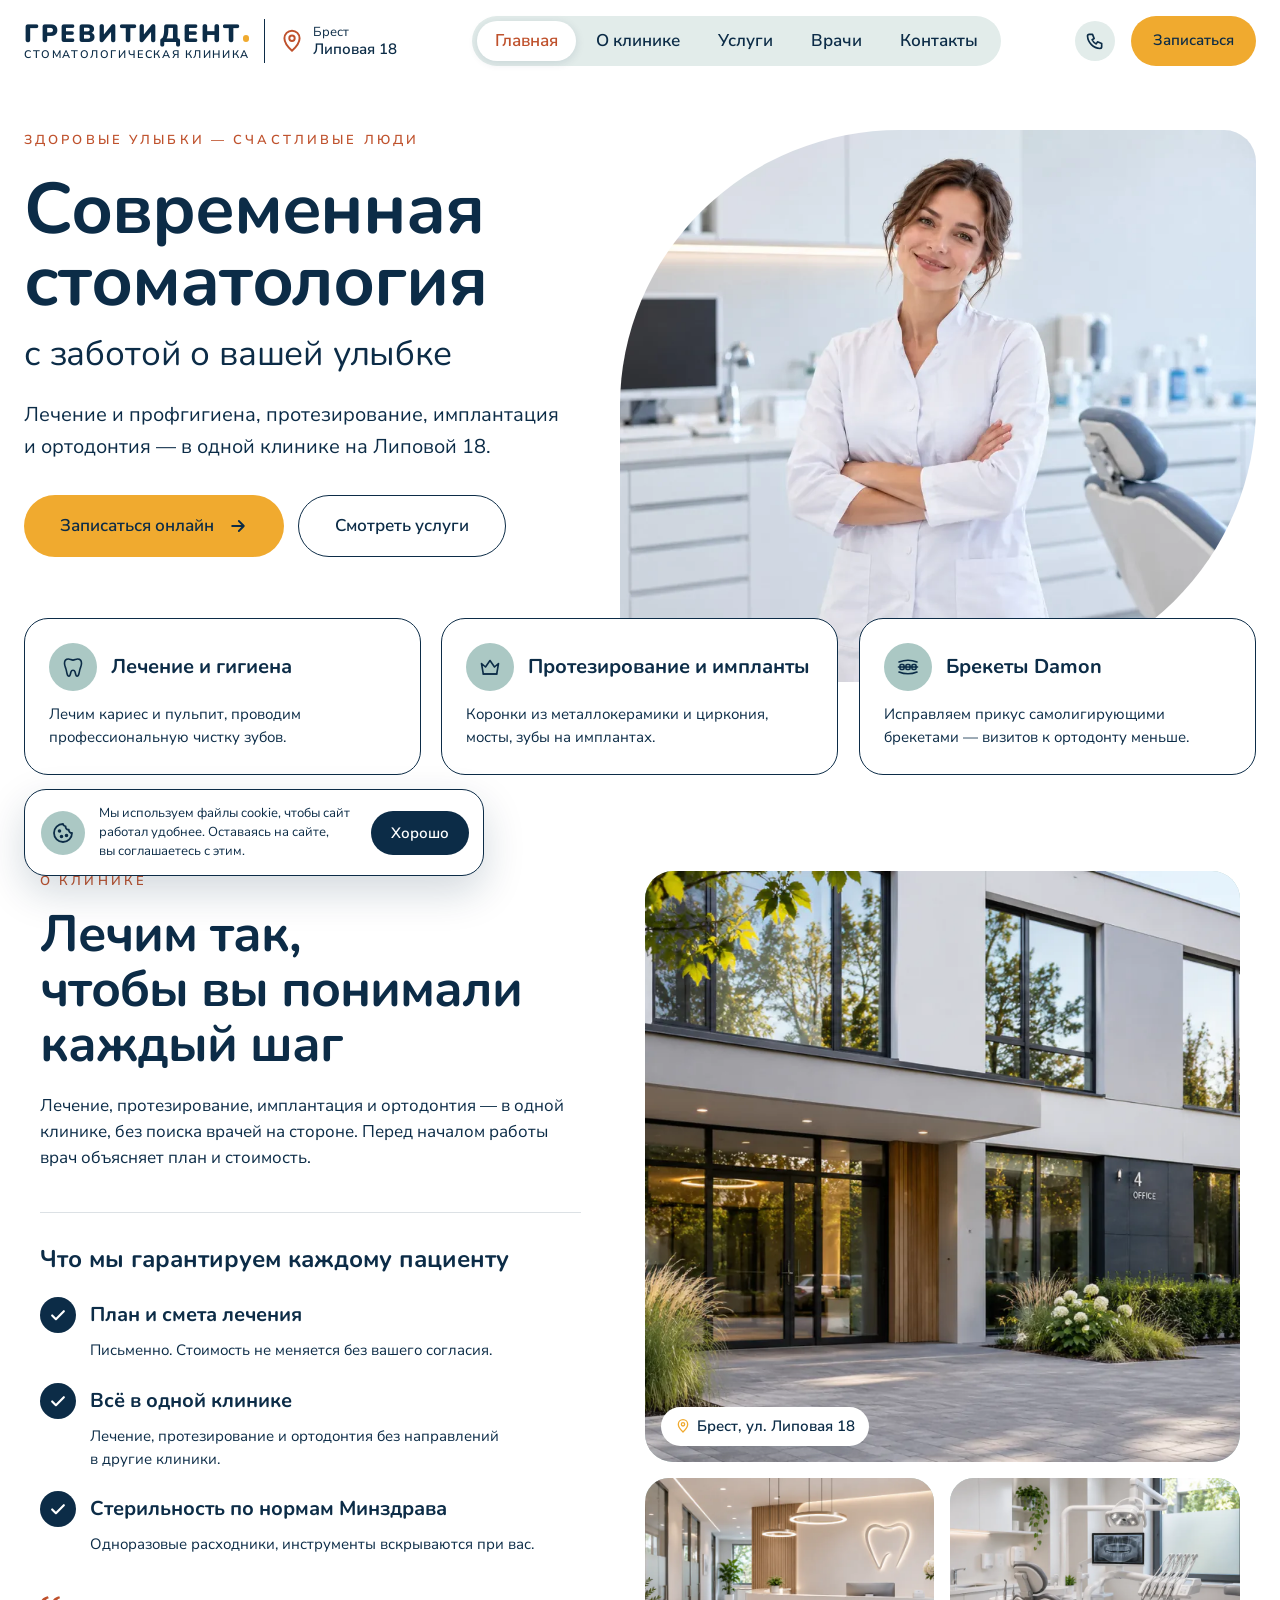
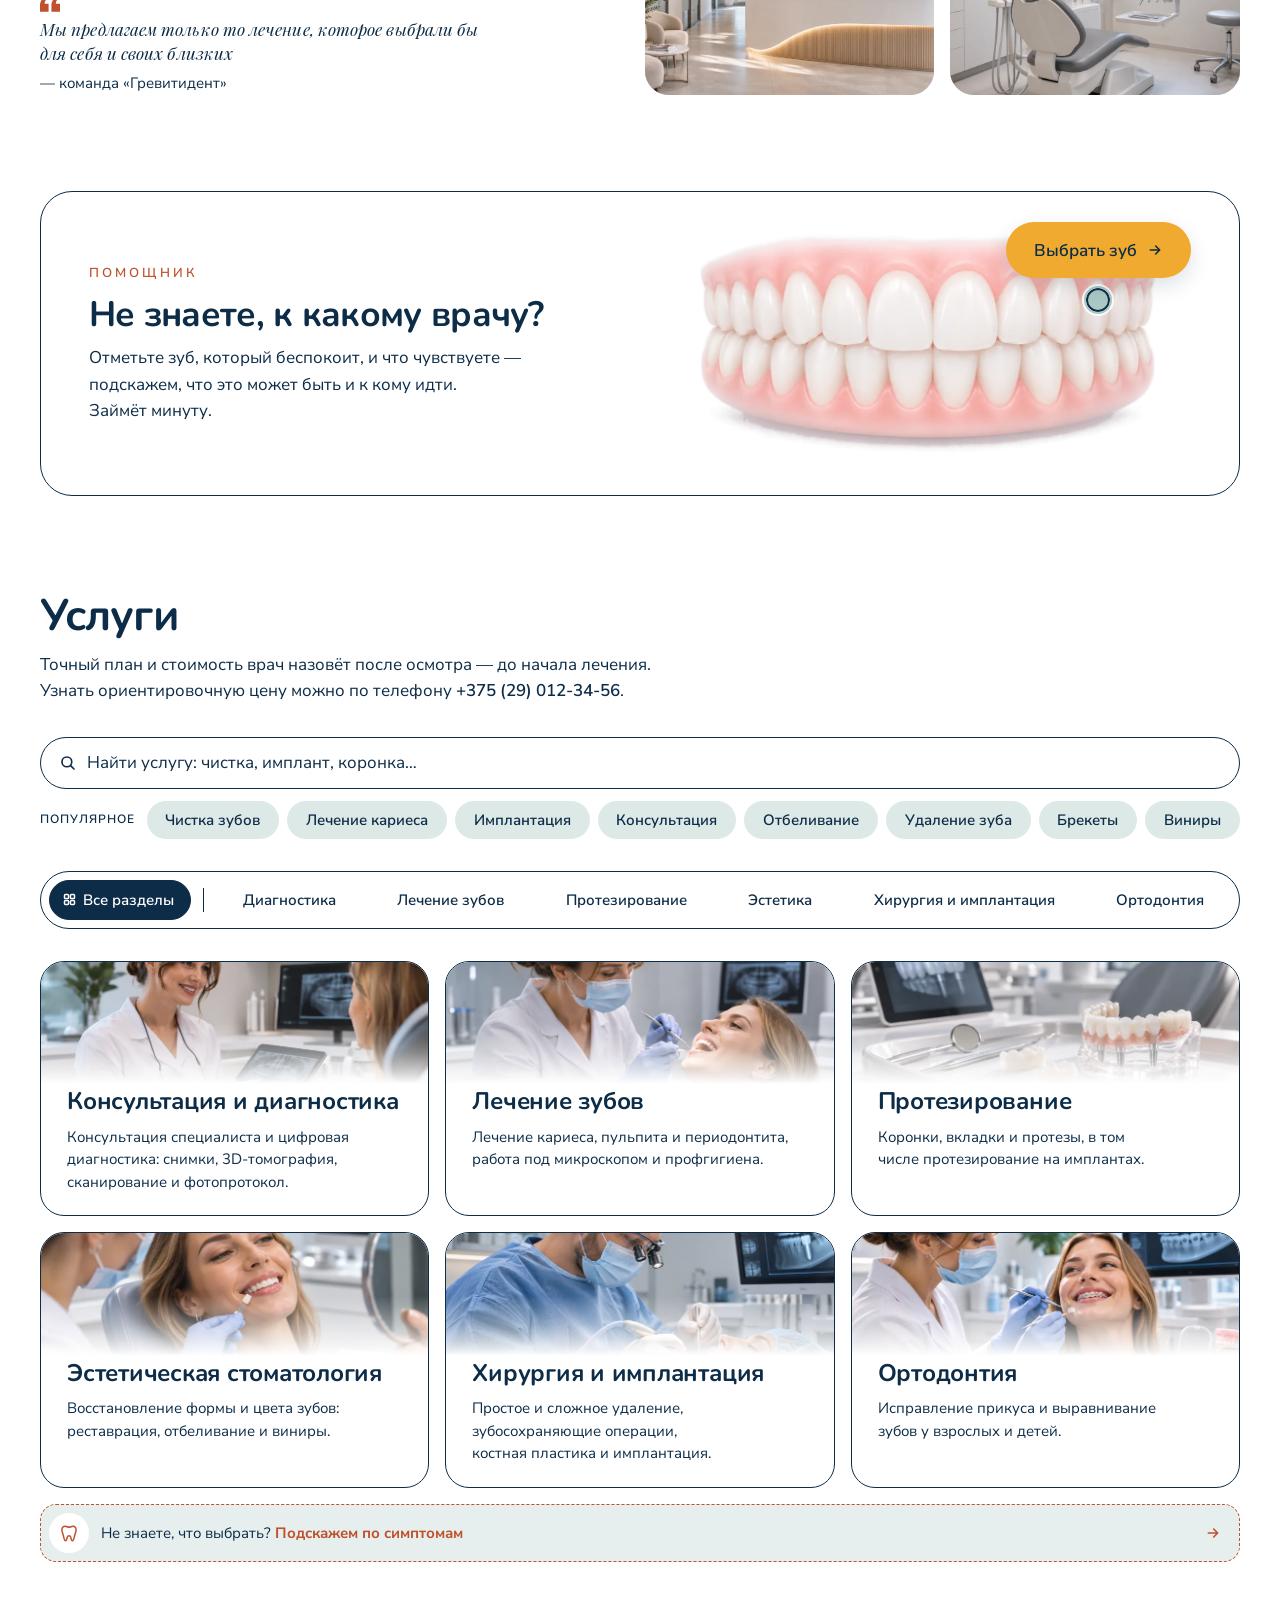
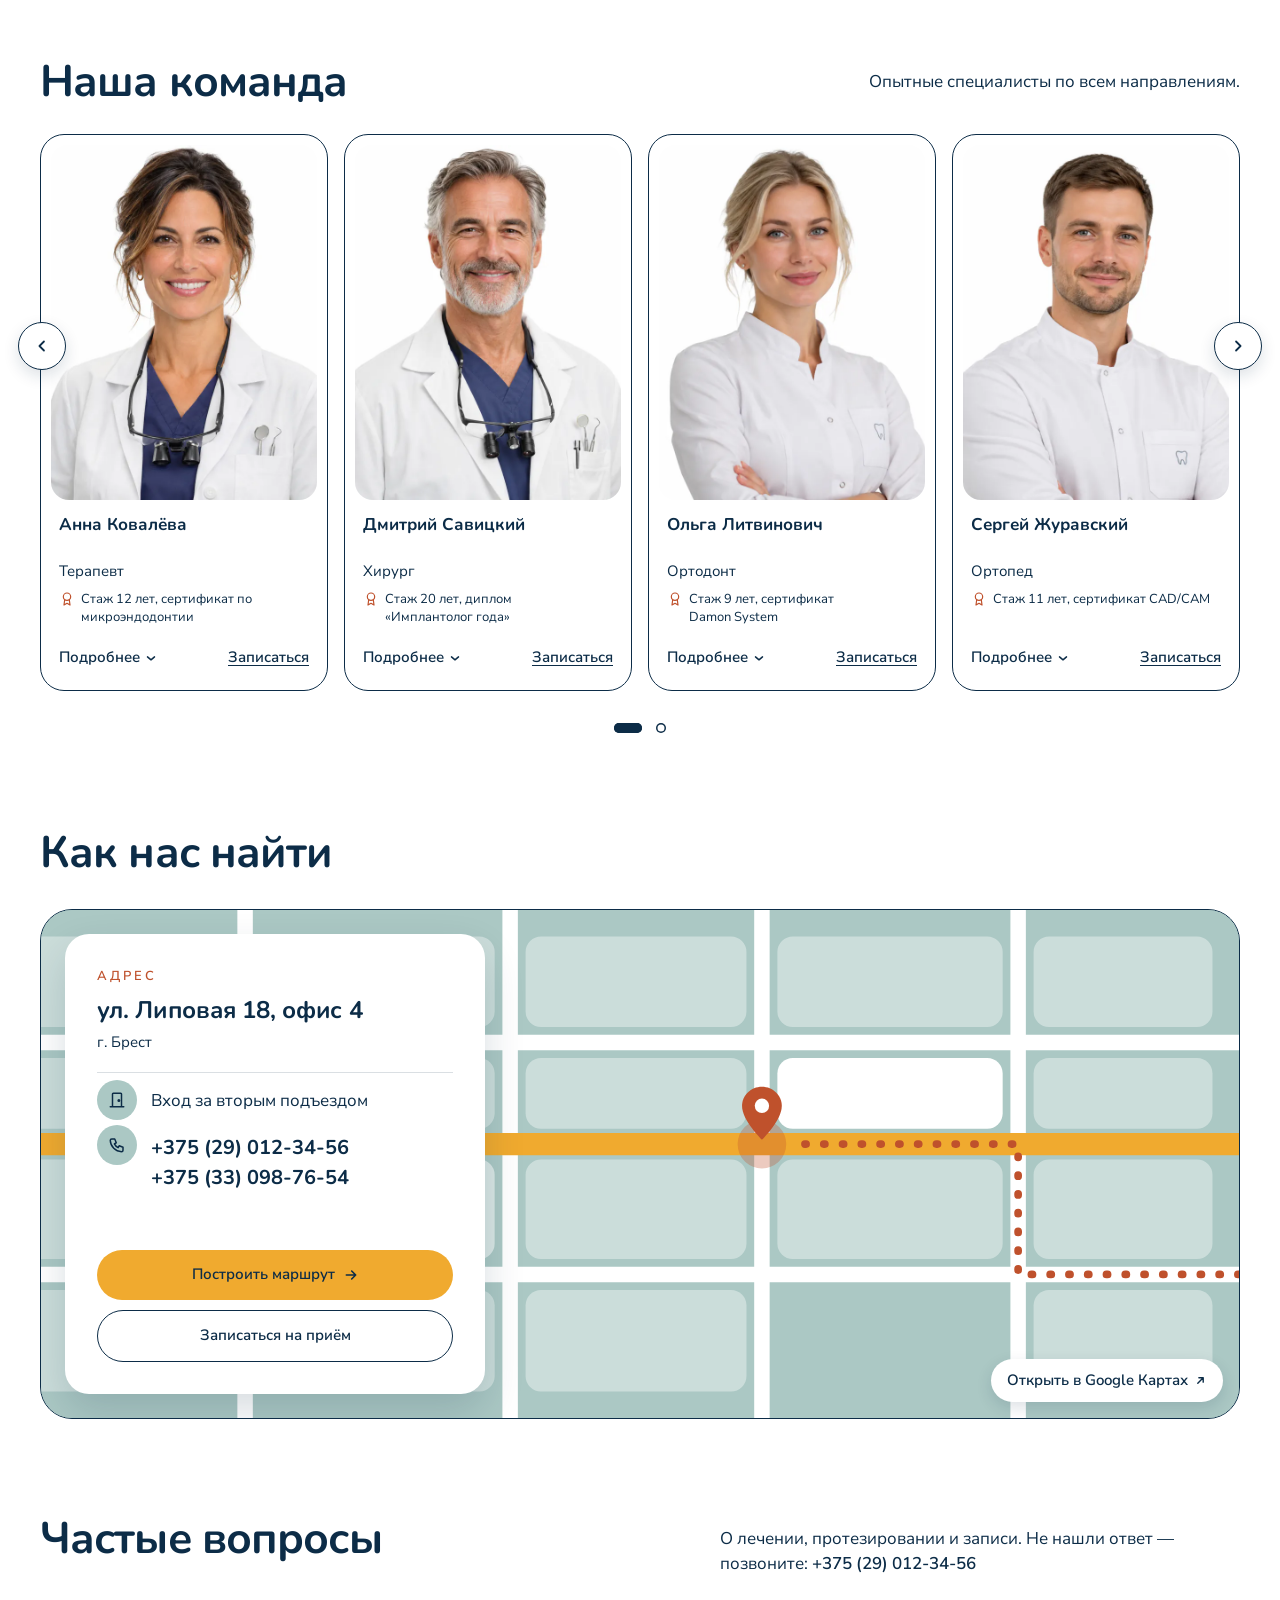
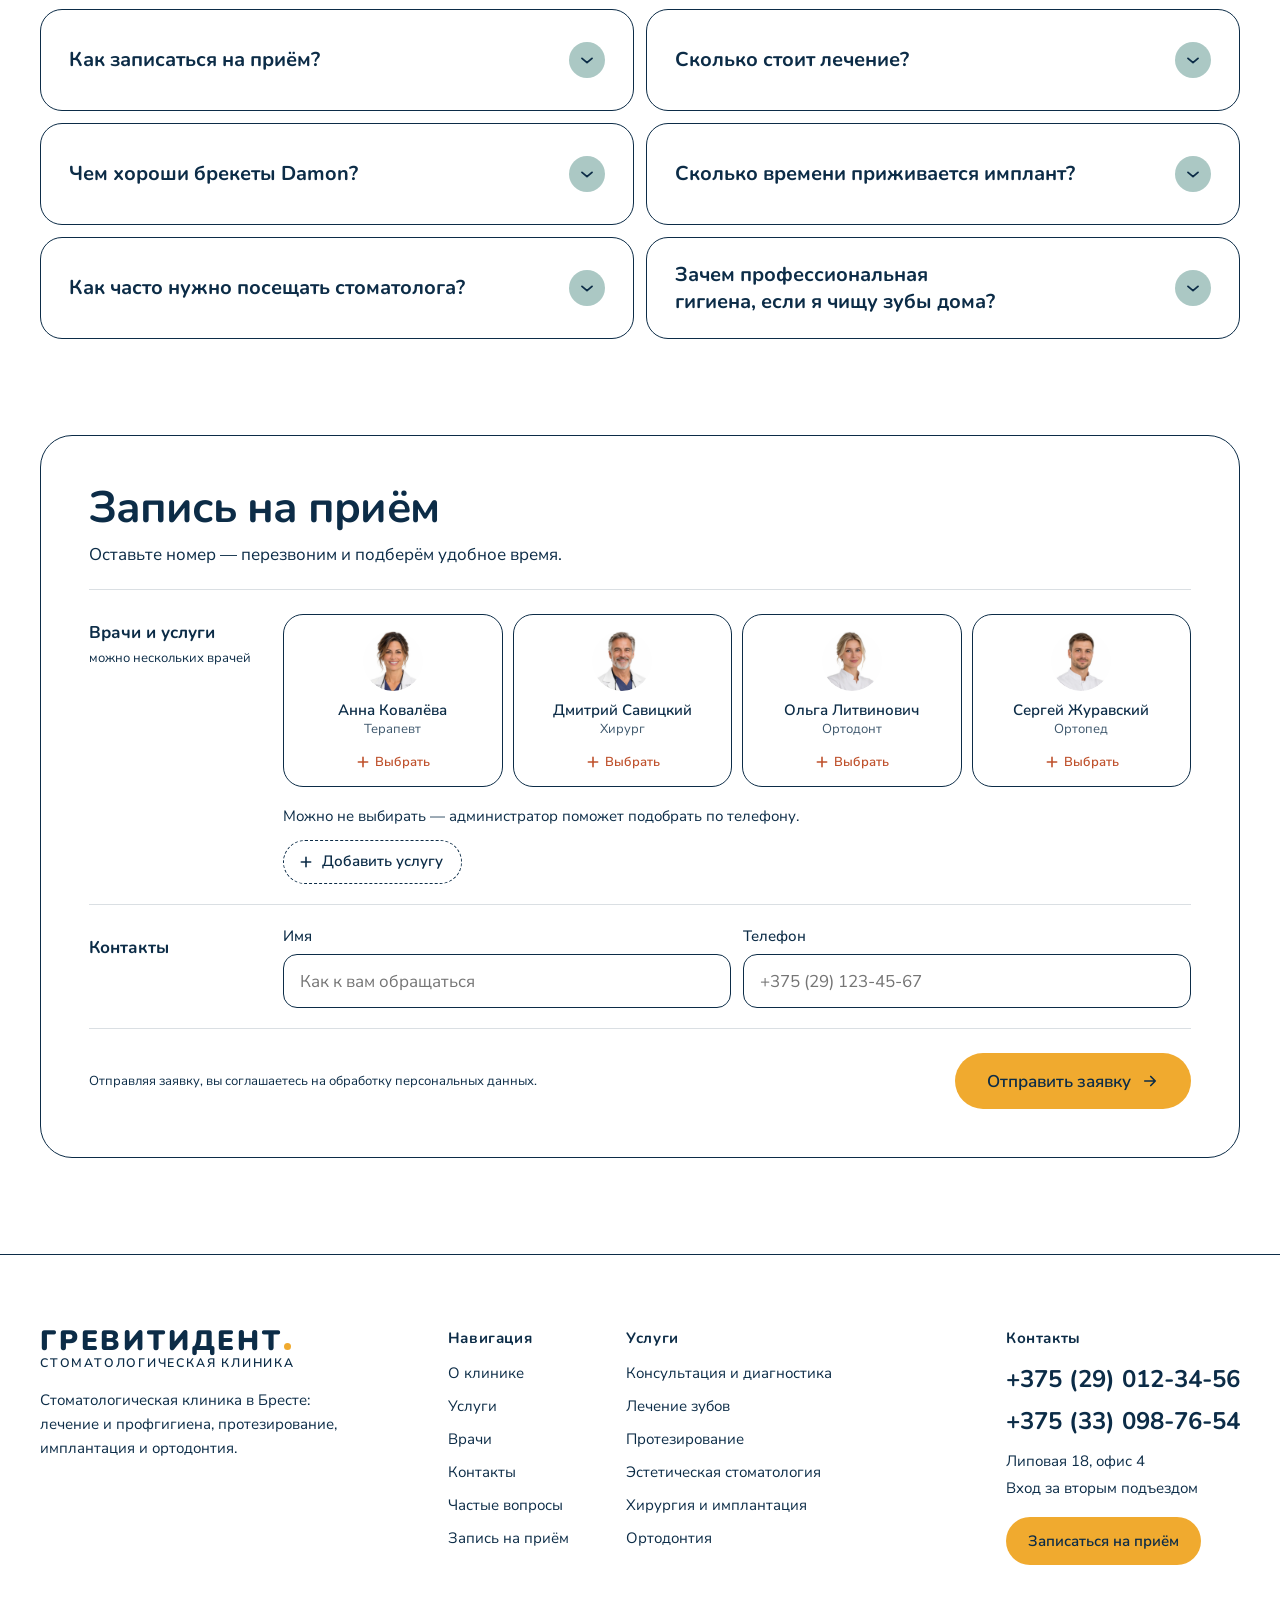
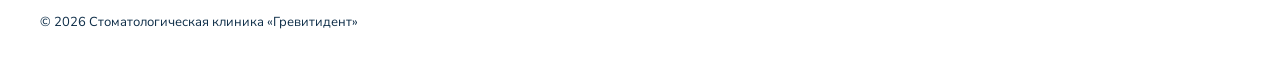
==== index.html @ 3545f095 "Doctors on phones: only the story panel swipes like a carousel; the row of cards just scrolls (a tap" ====
<!doctype html>
<html lang="ru">
<head>
<meta charset="utf-8">
<meta name="viewport" content="width=device-width, initial-scale=1, maximum-scale=1, user-scalable=no">
<title>Гревитидент — стоматология в Бресте</title>
<meta name="description" content="Стоматологическая клиника «Гревитидент» в Бресте: лечение и профгигиена, протезирование, имплантация и ортодонтия. Ул. Липовая 18, офис 4.">
<meta name="theme-color" content="#FFFFFF">
<link rel="icon" href="assets/icons/favicon.svg?v=3" type="image/svg+xml">
<link rel="icon" href="assets/icons/favicon-32.png?v=3" sizes="32x32" type="image/png">
<link rel="apple-touch-icon" href="assets/icons/apple-touch-icon.png?v=3">
<meta property="og:type" content="website">
<meta property="og:locale" content="ru_RU">
<meta property="og:site_name" content="Гревитидент">
<meta property="og:title" content="Гревитидент — стоматология в Бресте">
<meta property="og:description" content="Лечение, профгигиена, протезирование, имплантация и ортодонтия. Брест, ул. Липовая 18, офис 4.">
<meta property="og:url" content="https://danilchukv.github.io/stomatologia-landing/">
<meta property="og:image" content="https://danilchukv.github.io/stomatologia-landing/assets/icons/og-image.jpg?v=2">
<meta property="og:image:width" content="1200">
<meta property="og:image:height" content="630">
<meta property="og:image:alt" content="Гревитидент — современная стоматология в Бресте">
<meta name="twitter:card" content="summary_large_image">
<link rel="canonical" href="https://danilchukv.github.io/stomatologia-landing/">
<script type="application/ld+json">
{"@context": "https://schema.org", "@type": "Dentist", "name": "Гревитидент",
 "description": "Стоматологическая клиника в Бресте: лечение и профгигиена, протезирование, имплантация и ортодонтия.",
 "url": "https://danilchukv.github.io/stomatologia-landing/",
 "image": "https://danilchukv.github.io/stomatologia-landing/assets/icons/og-image.jpg",
 "telephone": ["+375 29 012-34-56", "+375 33 098-76-54"],
 "address": {"@type": "PostalAddress", "streetAddress": "ул. Липовая, 18, офис 4", "addressLocality": "Брест", "addressCountry": "BY"}}
</script>
<link rel="preload" href="assets/fonts/nunito-cyrillic.woff2" as="font" type="font/woff2" crossorigin>
<link rel="preload" href="assets/fonts/nunito-sans-cyrillic.woff2" as="font" type="font/woff2" crossorigin>
<script>'use strict'; if ('IntersectionObserver' in window && !matchMedia('(prefers-reduced-motion: reduce)').matches) {
  const h = document.documentElement;
  h.classList.add('reveal-on');
  // deferred scripts have run (or failed) by now: without main.js nothing would ever show the sections
  document.addEventListener('DOMContentLoaded', () => { if (!h.classList.contains('reveal-live')) h.classList.remove('reveal-on'); });
}</script>
<link rel="stylesheet" href="assets/css/style.css?v=20261127y">
<script src="assets/js/header.js?v=20261127y" defer></script>
<script src="assets/js/data.js?v=20261127y" defer></script>
<script src="assets/js/form.js?v=20261127y" defer></script>
<script src="assets/js/main.js?v=20261127y" defer></script>
</head>
<body>
<a class="skip" href="#main">Перейти к содержимому</a>

<svg class="sprite" aria-hidden="true">
  <symbol id="i-arrow" viewBox="0 0 24 24"><path d="M5 12h14M13 6l6 6-6 6"/></symbol>
  <symbol id="i-chev" viewBox="0 0 24 24"><path d="M6 10.1l6 5 6-5"/></symbol>
  <symbol id="i-chev-row" viewBox="0 0 24 24"><path d="M6.5 10.35l5.5 4.5 5.5-4.5"/></symbol>
  <symbol id="i-chev-up" viewBox="0 0 24 24"><path d="M6 13.9l6-5 6 5"/></symbol>
  <symbol id="i-prev" viewBox="0 0 24 24"><path d="M14.6 6l-6 6 6 6"/></symbol>
  <symbol id="i-next" viewBox="0 0 24 24"><path d="M9.4 6l6 6-6 6"/></symbol>
  <symbol id="i-back" viewBox="0 0 24 24"><path d="M15 6l-6 6 6 6"/></symbol>
  <symbol id="i-fwd" viewBox="0 0 24 24"><path d="M9 6l6 6-6 6"/></symbol>
  <symbol id="i-check" viewBox="0 0 24 24"><path d="M5 12.5l4.5 4.5L19 7.5"/></symbol>
  <symbol id="i-close" viewBox="0 0 24 24"><path d="M6 6l12 12M18 6L6 18"/></symbol>
  <symbol id="i-plus" viewBox="0 0 24 24"><path d="M12 5v14M5 12h14"/></symbol>
  <symbol id="i-ext" viewBox="0 0 24 24"><path d="M7 17L17 7M9 7h8v8"/></symbol>
  <symbol id="i-up" viewBox="0 0 24 24"><path d="M12 19V5M5.5 11.5L12 5l6.5 6.5"/></symbol>
  <symbol id="i-phone" viewBox="0 0 24 24"><path d="M5 4h4l2 5-2.5 1.5a11 11 0 0 0 5 5L15 13l5 2v4a2 2 0 0 1-2 2A16 16 0 0 1 3 6a2 2 0 0 1 2-2"/></symbol>
  <symbol id="i-pin" viewBox="0 0 24 24"><path d="M12 21s-7-6.2-7-11.5A7 7 0 0 1 19 9.5C19 14.8 12 21 12 21z"/><circle cx="12" cy="9.5" r="2.5"/></symbol>
  <symbol id="i-door" viewBox="0 0 24 24"><path d="M6 21V4a1 1 0 0 1 1-1h10a1 1 0 0 1 1 1v17M3 21h18"/><circle cx="14.5" cy="12.5" r="1" fill="currentColor"/></symbol>
  <symbol id="i-grid" viewBox="0 0 24 24"><rect x="4" y="4" width="6.5" height="6.5" rx="1.5"/><rect x="13.5" y="4" width="6.5" height="6.5" rx="1.5"/><rect x="4" y="13.5" width="6.5" height="6.5" rx="1.5"/><rect x="13.5" y="13.5" width="6.5" height="6.5" rx="1.5"/></symbol>
  <symbol id="i-alert" viewBox="0 0 24 24"><circle cx="12" cy="12" r="9"/><path d="M12 7.5v5.5M12 16.5v.01"/></symbol>
  <symbol id="i-award" viewBox="0 0 24 24"><circle cx="12" cy="8.5" r="5.5"/><path d="M8.6 12.8 7.5 21l4.5-2.6 4.5 2.6-1.1-8.2"/></symbol>
</svg>

<!-- Header -->
<header class="hdr" id="hdr">
  <div class="hdr__in">
    <div class="hdr__brand">
      <a class="logo" href="#top"><span class="logo__name">Гревитидент</span><span class="logo__sub">стоматологическая клиника</span></a>
      <div class="addr">
        <a class="addr__btn" href="#clinics">
          <svg class="ic addr__pin" width="26" height="26" stroke-width="1.8" aria-hidden="true"><use href="#i-pin"/></svg>
          <span class="addr__text"><span class="addr__city">Брест</span><span class="addr__area">Липовая&nbsp;18</span></span>
        </a>
      </div>
    </div>
    <div class="hdr__menu" id="hdr-menu">
      <nav class="nav" aria-label="Главное меню">
        <a class="nav__link" href="#top">Главная</a>
        <a class="nav__link" href="#calm">О&nbsp;клинике</a>
        <a class="nav__link" href="#services">Услуги</a>
        <a class="nav__link" href="#doctors">Врачи</a>
        <a class="nav__link" href="#clinics">Контакты</a>
      </nav>
      <div class="hdr__contact">
        <a class="hdr__phone" href="tel:+375290123456">
          <span class="hdr__phone-ic"><svg class="ic" width="20" height="20" stroke-width="2" aria-hidden="true"><use href="#i-phone"/></svg></span>
          <span class="hdr__phone-text">
            <span class="hdr__phone-hours">Запись на&nbsp;приём</span>
            <span class="hdr__phone-num">+375 (29) 012-34-56</span>
            <span class="hdr__phone-num hdr__phone-num--2">+375 (33) 098-76-54</span>
          </span>
        </a>
        <a class="btn btn--accent hdr__cta" href="#book">Записаться</a>
      </div>
    </div>
    <a class="hdr__call" href="tel:+375290123456" aria-label="Позвонить: +375 (29) 012-34-56"><svg class="ic" width="20" height="20" stroke-width="2" aria-hidden="true"><use href="#i-phone"/></svg></a>
    <button class="hdr__burger" type="button" aria-expanded="false" aria-controls="hdr-menu" aria-label="Меню"><span></span></button>
  </div>
</header>

<main id="main" tabindex="-1">

<!-- Hero -->
<section class="hero" id="top">
  <div class="hero__in">
    <div class="hero__text">
      <span class="eyebrow hero__motto"><span>Здоровые</span> <span>улыбки&nbsp;—</span> <span>счастливые</span> <span>люди</span></span>
      <h1 class="hero__title"><span class="hero__title-main">Современная стоматология</span><span class="hero__title-sub">с&nbsp;заботой о&nbsp;вашей улыбке</span></h1>
      <p class="hero__lead">Лечение и&nbsp;профгигиена, протезирование, имплантация и&nbsp;ортодонтия&nbsp;— в&nbsp;одной клинике на&nbsp;Липовой&nbsp;18.</p>
      <div class="hero__actions">
        <a class="btn btn--accent btn--hero" href="#book">Записаться онлайн<svg class="ic" width="20" height="20" stroke-width="2.2" aria-hidden="true"><use href="#i-arrow"/></svg></a>
        <a class="btn btn--ghost btn--hero" href="#services">Смотреть услуги</a>
      </div>
    </div>
    <div class="hero__media">
      <img class="hero__img" src="assets/img/hero.webp?v=3" alt="Стоматолог в кабинете клиники" fetchpriority="high">
    </div>
  </div>
  <div class="hero__facts">
    <div class="fact">
      <span class="fact__ic"><svg width="30" height="30" viewBox="0 0 24 24" fill="none" stroke="currentColor" stroke-width="1.6" stroke-linejoin="round" stroke-linecap="round" aria-hidden="true"><path d="M7.4 4C5 4 3.5 5.8 3.5 8.3c0 2.1.7 3.6 1.3 5.2.6 1.7.8 3.3 1.2 5 .4 1.6 1 2.7 1.9 2.7 1.4 0 1.5-2.4 2-4.2.3-1.1.9-1.8 2.1-1.8s1.8.7 2.1 1.8c.5 1.8.6 4.2 2 4.2.9 0 1.5-1.1 1.9-2.7.4-1.7.6-3.3 1.2-5 .6-1.6 1.3-3.1 1.3-5.2C20.5 5.8 19 4 16.6 4c-1.8 0-2.8 1.1-4.6 1.1S9.2 4 7.4 4z"/></svg></span>
      <div class="fact__body">
        <p class="fact__title">Лечение и&nbsp;гигиена</p>
        <p class="fact__text">Лечим кариес и&nbsp;пульпит, проводим профессиональную чистку зубов.</p>
      </div>
    </div>
    <div class="fact">
      <span class="fact__ic"><svg width="30" height="30" viewBox="0 0 24 24" fill="none" stroke="currentColor" stroke-width="1.6" stroke-linecap="round" stroke-linejoin="round" aria-hidden="true"><path d="M3.5 8.5l4 3.5L12 5.5l4.5 6.5 4-3.5-1.8 10.5H5.3z"/><path d="M5.3 19h13.4"/></svg></span>
      <div class="fact__body">
        <p class="fact__title">Протезирование и&nbsp;импланты</p>
        <p class="fact__text">Коронки из&nbsp;металлокерамики и&nbsp;циркония, мосты, зубы на&nbsp;имплантах.</p>
      </div>
    </div>
    <div class="fact">
      <span class="fact__ic"><svg width="30" height="30" viewBox="0 0 24 24" fill="none" stroke="currentColor" stroke-width="1.6" stroke-linecap="round" stroke-linejoin="round" aria-hidden="true"><path d="M3 7c5.5-2.2 12.5-2.2 18 0M3 17c5.5 2.2 12.5 2.2 18 0"/><path d="M2.5 12h19"/><rect x="4" y="9.5" width="4" height="5" rx="1"/><rect x="10" y="9.5" width="4" height="5" rx="1"/><rect x="16" y="9.5" width="4" height="5" rx="1"/></svg></span>
      <div class="fact__body">
        <p class="fact__title">Брекеты Damon</p>
        <p class="fact__text">Исправляем прикус самолигирующими брекетами&nbsp;— визитов к&nbsp;ортодонту меньше.</p>
      </div>
    </div>
  </div>
  <div class="dots hero__dots" id="fact-dots" role="group" aria-label="Направления"><button type="button" class="dot" aria-pressed="true" aria-label="Направление 1 из 3" data-act="fact-go" data-i="0"></button><button type="button" class="dot" aria-pressed="false" aria-label="Направление 2 из 3" data-act="fact-go" data-i="1"></button><button type="button" class="dot" aria-pressed="false" aria-label="Направление 3 из 3" data-act="fact-go" data-i="2"></button></div>
</section>

<!-- About -->
<section class="about" id="calm">
  <div class="wrap about__in reveal">
    <div class="about__head">
      <div class="about__title-box">
        <span class="eyebrow">О&nbsp;клинике</span>
        <h2 class="title title--about"><span>Лечим так,</span> <span>чтобы вы&nbsp;понимали</span> <span>каждый шаг</span></h2>
      </div>
      <p class="about__lead">Лечение, протезирование, имплантация и&nbsp;ортодонтия&nbsp;— в&nbsp;одной клинике, без&nbsp;поиска врачей на&nbsp;стороне. Перед началом работы врач объясняет план и&nbsp;стоимость.</p>
    </div>
    <div class="about__gallery">
      <figure class="about__ph about__ph--main">
        <img src="assets/img/clinic/building.webp" alt="Здание клиники, вход с улицы" loading="lazy">
        <span class="about__chip"><svg class="ic" width="16" height="16" stroke-width="2" aria-hidden="true"><use href="#i-pin"/></svg>Брест, ул.&nbsp;Липовая&nbsp;18</span>
      </figure>
      <figure class="about__ph">
        <img src="assets/img/clinic/reception.webp" alt="Холл и стойка администратора" loading="lazy">
      </figure>
      <figure class="about__ph">
        <img src="assets/img/clinic/cabinet.webp" alt="Стоматологический кабинет" loading="lazy">
      </figure>
    </div>
    <div class="promise">
      <h3 class="promise__title">Что&nbsp;мы&nbsp;гарантируем каждому пациенту</h3>
      <div class="promise__grid">
        <div class="promise__item">
          <span class="promise__ic"><svg class="ic" width="20" height="20" stroke-width="2.6" aria-hidden="true"><use href="#i-check"/></svg></span>
          <div class="promise__body">
            <h4 class="promise__h"><button type="button" class="promise__btn" data-act="promise" aria-controls="promise-1">План и&nbsp;смета лечения<span class="promise__chev" aria-hidden="true"><svg class="ic" width="14" height="14" stroke-width="2.6"><use href="#i-chev"/></svg></span></button></h4>
            <div class="promise__more" id="promise-1"><p class="promise__text">Письменно. Стоимость не&nbsp;меняется без&nbsp;вашего согласия.</p></div>
          </div>
        </div>
        <div class="promise__item">
          <span class="promise__ic"><svg class="ic" width="20" height="20" stroke-width="2.6" aria-hidden="true"><use href="#i-check"/></svg></span>
          <div class="promise__body">
            <h4 class="promise__h"><button type="button" class="promise__btn" data-act="promise" aria-controls="promise-2">Всё&nbsp;в&nbsp;одной клинике<span class="promise__chev" aria-hidden="true"><svg class="ic" width="14" height="14" stroke-width="2.6"><use href="#i-chev"/></svg></span></button></h4>
            <div class="promise__more" id="promise-2"><p class="promise__text">Лечение, протезирование и&nbsp;ортодонтия без&nbsp;направлений в&nbsp;другие клиники.</p></div>
          </div>
        </div>
        <div class="promise__item">
          <span class="promise__ic"><svg class="ic" width="20" height="20" stroke-width="2.6" aria-hidden="true"><use href="#i-check"/></svg></span>
          <div class="promise__body">
            <h4 class="promise__h"><button type="button" class="promise__btn" data-act="promise" aria-controls="promise-3">Стерильность по&nbsp;нормам Минздрава<span class="promise__chev" aria-hidden="true"><svg class="ic" width="14" height="14" stroke-width="2.6"><use href="#i-chev"/></svg></span></button></h4>
            <div class="promise__more" id="promise-3"><p class="promise__text">Одноразовые расходники, инструменты вскрываются при&nbsp;вас.</p></div>
          </div>
        </div>
      </div>
    </div>
    <blockquote class="motto">
      <svg class="motto__ic" width="20" height="16" viewBox="0 0 28 22" fill="currentColor" aria-hidden="true"><path d="M0 22V13.2C0 5.9 3.9 1.5 11 0l1.3 3C8.4 4.3 6.6 6.8 6.5 10.6H12V22H0zm16 0v-8.8C16 5.9 19.9 1.5 27 0l1 3c-3.9 1.3-5.7 3.8-5.8 7.6H28V22H16z"/></svg>
      <p class="motto__text">Мы&nbsp;предлагаем только то&nbsp;лечение, которое выбрали&nbsp;бы для&nbsp;себя и&nbsp;своих&nbsp;близких</p>
      <span class="motto__by">— команда «Гревитидент»</span>
    </blockquote>
  </div>
</section>

<!-- Finder: the helper's own mini section, the site's signature feature (opens the helper dialog) -->
<section class="finder" id="finder" aria-labelledby="finder-title">
  <div class="wrap finder__card reveal">
    <div class="finder__text">
      <span class="eyebrow">Помощник</span>
      <h2 class="finder__title" id="finder-title">Не&nbsp;знаете, к&nbsp;какому врачу?</h2>
      <p class="finder__lead">Отметьте зуб, который беспокоит, и&nbsp;что&nbsp;чувствуете&nbsp;— подскажем, что&nbsp;это может быть и&nbsp;к&nbsp;кому идти. Займёт минуту.</p>
    </div>
    <div class="finder__jaw" data-act="finder-open">
      <img class="finder__img" src="assets/img/smile.webp" alt="" loading="lazy">
      <span class="finder__dot" aria-hidden="true"></span>
      <button type="button" class="btn btn--accent finder__pick" data-act="finder-open">Выбрать зуб<svg class="ic" width="16" height="16" stroke-width="2.4" aria-hidden="true"><use href="#i-arrow"/></svg></button>
    </div>
  </div>
</section>

<!-- Services -->
<section class="services" id="services">
  <div class="wrap services__in reveal">
    <div class="services__head">
      <h2 class="title" id="services-title" tabindex="-1">Услуги</h2>
      <p class="services__lead">Точный план и&nbsp;стоимость врач назовёт после осмотра&nbsp;— до&nbsp;начала лечения. Узнать ориентировочную цену можно по&nbsp;телефону <a href="tel:+375290123456" class="tel">+375 (29) 012-34-56</a>.</p>
    </div>
    <div class="svc-find">
      <label class="svc-find__box"><svg class="svc-find__ic" width="18" height="18" viewBox="0 0 24 24" fill="none" stroke="currentColor" stroke-width="2.2" stroke-linecap="round" aria-hidden="true"><circle cx="10.5" cy="10.5" r="6.5"/><path d="M15.5 15.5L20 20"/></svg><input class="svc-find__q" id="svc-q" type="search" placeholder="Найти услугу: чистка, имплант, коронка…" autocomplete="off" enterkeyhint="search" aria-label="Найти услугу" role="combobox" aria-autocomplete="list" aria-expanded="false" aria-controls="svc-list"></label>
      <span class="svc-find__said" id="svc-said" role="status"></span>
      <div class="svc-find__out" id="svc-found"></div>
    </div>
    <div class="svc-bar-box" id="svc-bar-box"></div>
    <div class="svc-grid grid-in" id="svc-grid">
      <button type="button" class="svc-card" data-act="cat" data-cat="diag">
        <span class="svc-card__photo" aria-hidden="true"><img src="assets/img/services/diag-800.webp" srcset="assets/img/services/diag-800.webp 800w, assets/img/services/diag.webp 1600w" sizes="(max-width: 760px) 100vw, 400px" alt="" loading="lazy"></span>
        <span class="svc-card__name">Консультация и&nbsp;диагностика</span>
        <span class="svc-card__desc">Консультация специалиста и&nbsp;цифровая диагностика: снимки, 3D-томография, сканирование и&nbsp;фотопротокол.</span>
      </button>
      <button type="button" class="svc-card" data-act="cat" data-cat="treat">
        <span class="svc-card__photo" aria-hidden="true"><img src="assets/img/services/treat-800.webp" srcset="assets/img/services/treat-800.webp 800w, assets/img/services/treat.webp 1600w" sizes="(max-width: 760px) 100vw, 400px" alt="" loading="lazy"></span>
        <span class="svc-card__name">Лечение зубов</span>
        <span class="svc-card__desc">Лечение кариеса, пульпита и&nbsp;периодонтита, работа под&nbsp;микроскопом и&nbsp;профгигиена.</span>
      </button>
      <button type="button" class="svc-card" data-act="cat" data-cat="prost">
        <span class="svc-card__photo" aria-hidden="true"><img src="assets/img/services/prost-800.webp" srcset="assets/img/services/prost-800.webp 800w, assets/img/services/prost.webp 1600w" sizes="(max-width: 760px) 100vw, 400px" alt="" loading="lazy"></span>
        <span class="svc-card__name">Протезирование</span>
        <span class="svc-card__desc">Коронки, вкладки и&nbsp;протезы, в&nbsp;том числе протезирование на&nbsp;имплантах.</span>
      </button>
      <button type="button" class="svc-card" data-act="cat" data-cat="aesthetic">
        <span class="svc-card__photo" aria-hidden="true"><img src="assets/img/services/aesthetic-800.webp" srcset="assets/img/services/aesthetic-800.webp 800w, assets/img/services/aesthetic.webp 1600w" sizes="(max-width: 760px) 100vw, 400px" alt="" loading="lazy"></span>
        <span class="svc-card__name">Эстетическая стоматология</span>
        <span class="svc-card__desc">Восстановление формы и&nbsp;цвета зубов: реставрация, отбеливание и&nbsp;виниры.</span>
      </button>
      <button type="button" class="svc-card" data-act="cat" data-cat="surgery">
        <span class="svc-card__photo" aria-hidden="true"><img src="assets/img/services/surgery-800.webp" srcset="assets/img/services/surgery-800.webp 800w, assets/img/services/surgery.webp 1600w" sizes="(max-width: 760px) 100vw, 400px" alt="" loading="lazy"></span>
        <span class="svc-card__name">Хирургия и&nbsp;имплантация</span>
        <span class="svc-card__desc">Простое и&nbsp;сложное удаление, зубосохраняющие операции, костная пластика и&nbsp;имплантация.</span>
      </button>
      <button type="button" class="svc-card" data-act="cat" data-cat="ortho">
        <span class="svc-card__photo" aria-hidden="true"><img src="assets/img/services/ortho-800.webp" srcset="assets/img/services/ortho-800.webp 800w, assets/img/services/ortho.webp 1600w" sizes="(max-width: 760px) 100vw, 400px" alt="" loading="lazy"></span>
        <span class="svc-card__name">Ортодонтия</span>
        <span class="svc-card__desc">Исправление прикуса и&nbsp;выравнивание зубов у&nbsp;взрослых и&nbsp;детей.</span>
      </button>
      <button type="button" class="svc-unsure" data-act="finder-open"><span class="svc-unsure__ic" aria-hidden="true"><svg width="20" height="20" viewBox="0 0 24 24" fill="none" stroke="currentColor" stroke-width="1.8" stroke-linejoin="round" stroke-linecap="round"><path d="M7.4 4C5 4 3.5 5.8 3.5 8.3c0 2.1.7 3.6 1.3 5.2.6 1.7.8 3.3 1.2 5 .4 1.6 1 2.7 1.9 2.7 1.4 0 1.5-2.4 2-4.2.3-1.1.9-1.8 2.1-1.8s1.8.7 2.1 1.8c.5 1.8.6 4.2 2 4.2.9 0 1.5-1.1 1.9-2.7.4-1.7.6-3.3 1.2-5 .6-1.6 1.3-3.1 1.3-5.2C20.5 5.8 19 4 16.6 4c-1.8 0-2.8 1.1-4.6 1.1S9.2 4 7.4 4z"/></svg></span><span class="svc-unsure__t">Не&nbsp;знаете, что выбрать? <b>Подскажем по&nbsp;симптомам</b></span><svg class="ic" width="16" height="16" stroke-width="2.4" aria-hidden="true"><use href="#i-arrow"/></svg></button>
    </div>
    <div class="svc-open" id="svc-open" hidden></div>
  </div>
</section>

<!-- Doctors -->
<section class="doctors" id="doctors">
  <div class="wrap doctors__in reveal">
    <div class="doctors__head">
      <h2 class="title">Наша команда</h2>
      <p class="doctors__lead">Опытные специалисты по&nbsp;всем направлениям.</p>
    </div>
    <div class="doc-carousel">
      <div class="doc-grid" id="doc-track" aria-live="polite"></div>
      <button type="button" class="btn btn--ghost side-arrow side-arrow--prev" data-act="doc-prev" aria-label="Предыдущие врачи"><svg class="ic" width="18" height="18" stroke-width="2.4" aria-hidden="true"><use href="#i-prev"/></svg></button>
      <button type="button" class="btn btn--ghost side-arrow side-arrow--next" data-act="doc-next" aria-label="Следующие врачи"><svg class="ic" width="18" height="18" stroke-width="2.4" aria-hidden="true"><use href="#i-next"/></svg></button>
    </div>
    <div class="doc-panel" id="doc-panel" aria-hidden="true"><div class="doc-panel__in" id="doc-panel-in" aria-live="polite"></div></div>
    <div class="dots-row" id="doc-dots-row">
      <div class="dots" id="doc-dots" role="group" aria-label="Страницы врачей"></div>
    </div>
  </div>
</section>

<!-- Contacts -->
<section class="clinics" id="clinics">
  <div class="wrap clinics__in reveal">
    <h2 class="title">Как&nbsp;нас&nbsp;найти</h2>
    <article class="clinic">
      <!-- the whole map opens Google Maps; the drawing is inline so the route and the pin can move -->
      <a class="clinic__map" href="https://www.google.com/maps/search/?api=1&amp;query=%D0%B3.%20%D0%91%D1%80%D0%B5%D1%81%D1%82%2C%20%D1%83%D0%BB.%20%D0%9B%D0%B8%D0%BF%D0%BE%D0%B2%D0%B0%D1%8F%2C%2018" target="_blank" rel="noopener" aria-label="Открыть в Google Картах — клиника на карте">
        <svg class="clinic__art" viewBox="0 0 1200 460" preserveAspectRatio="xMaxYMid slice" aria-hidden="true">
          <rect width="1200" height="460" fill="#ABC8C4"/>
          <g fill="#FFFFFF" opacity=".38">
            <rect x="24" y="24" width="262" height="82" rx="14"/><rect x="314" y="24" width="212" height="82" rx="14"/><rect x="554" y="24" width="200" height="82" rx="14"/><rect x="782" y="24" width="204" height="82" rx="14"/><rect x="1014" y="24" width="162" height="82" rx="14"/>
            <rect x="24" y="134" width="262" height="64" rx="14"/><rect x="314" y="134" width="212" height="64" rx="14"/><rect x="554" y="134" width="200" height="64" rx="14"/><rect x="1014" y="134" width="162" height="64" rx="14"/>
            <rect x="24" y="226" width="262" height="90" rx="14"/><rect x="554" y="226" width="200" height="90" rx="14"/><rect x="782" y="226" width="204" height="90" rx="14"/><rect x="1014" y="226" width="162" height="90" rx="14"/>
            <rect x="24" y="344" width="262" height="92" rx="14"/><rect x="314" y="344" width="212" height="92" rx="14"/><rect x="554" y="344" width="200" height="92" rx="14"/><rect x="1014" y="344" width="162" height="92" rx="14"/>
          </g>
          <!-- a park: a block of trees -->
          <rect x="314" y="226" width="212" height="90" rx="14" fill="#FFFFFF" opacity=".55"/>
          <g fill="#ABC8C4"><circle cx="350" cy="256" r="13"/><circle cx="392" cy="286" r="15"/><circle cx="440" cy="252" r="12"/><circle cx="486" cy="288" r="14"/><circle cx="352" cy="296" r="9"/><circle cx="470" cy="250" r="8"/></g>
          <!-- the clinic's block -->
          <rect x="782" y="134" width="204" height="64" rx="14" fill="#FFFFFF"/>
          <g stroke="#FFFFFF" stroke-linecap="round" fill="none" stroke-width="14"><path d="M0 120 H1200"/><path d="M0 330 H1200"/><path d="M300 0 V460"/><path d="M540 0 V460"/><path d="M768 0 V460"/><path d="M1000 0 V460"/></g>
          <path d="M0 212 H1200" stroke="#F0AA2F" stroke-width="20" stroke-linecap="round"/>
          <path class="clinic__route" d="M1200 330 H1000 V212 H800" stroke="#BF512C" stroke-width="7" stroke-linecap="round" stroke-linejoin="round" fill="none" stroke-dasharray="1 16"/>
          <circle class="clinic__pulse" cx="768" cy="212" r="22" fill="#BF512C" fill-opacity=".3"/>
          <g transform="translate(750 160)"><path d="M18 0C8 0 0 7.8 0 17.4 0 30.5 18 48 18 48s18-17.5 18-30.6C36 7.8 28 0 18 0z" fill="#BF512C"/><circle cx="18" cy="17.3" r="6.5" fill="#FFFFFF"/></g>
        </svg>
        <span class="clinic__cta">Открыть в&nbsp;Google Картах<svg class="ic" width="13" height="13" stroke-width="2.6" aria-hidden="true"><use href="#i-ext"/></svg></span>
      </a>
      <div class="clinic__body">
        <span class="eyebrow">Адрес</span>
        <h3 class="clinic__name">ул.&nbsp;Липовая&nbsp;18, офис&nbsp;4</h3>
        <p class="clinic__city">г.&nbsp;Брест</p>
        <ul class="clinic__rows">
          <li class="clinic__row"><span class="clinic__ic"><svg class="ic" width="18" height="18" stroke-width="2" aria-hidden="true"><use href="#i-door"/></svg></span><span>Вход за&nbsp;вторым подъездом</span></li>
          <li class="clinic__row"><span class="clinic__ic"><svg class="ic" width="18" height="18" stroke-width="2" aria-hidden="true"><use href="#i-phone"/></svg></span><span class="clinic__tels"><a href="tel:+375290123456">+375 (29) 012-34-56</a><a href="tel:+375330987654">+375 (33) 098-76-54</a></span></li>
        </ul>
        <div class="clinic__actions">
          <a class="btn btn--accent clinic__btn" href="https://www.google.com/maps/dir/?api=1&amp;destination=%D0%B3.%20%D0%91%D1%80%D0%B5%D1%81%D1%82%2C%20%D1%83%D0%BB.%20%D0%9B%D0%B8%D0%BF%D0%BE%D0%B2%D0%B0%D1%8F%2C%2018" target="_blank" rel="noopener">Построить маршрут<svg class="ic" width="16" height="16" stroke-width="2.4" aria-hidden="true"><use href="#i-arrow"/></svg></a>
          <a class="btn btn--ghost-dark clinic__btn" href="#book"><span class="clinic__btn-full">Записаться на&nbsp;приём</span><span class="clinic__btn-short">Записаться</span></a>
        </div>
      </div>
    </article>
  </div>
</section>

<!-- FAQ -->
<section class="faq-sec" id="faq">
  <div class="wrap faq-sec__in reveal">
    <div class="faq-sec__head">
      <h2 class="title">Частые вопросы</h2>
      <p class="faq-sec__lead">О&nbsp;лечении, протезировании и&nbsp;записи. Не&nbsp;нашли ответ&nbsp;— позвоните: <a href="tel:+375290123456" class="tel">+375 (29) 012-34-56</a></p>
    </div>
    <div class="faq-cols">
      <div class="faq-col">
        <details class="faq">
          <summary><span class="faq__q">Как&nbsp;записаться на&nbsp;приём?</span><span class="faq__ic" aria-hidden="true"><svg class="ic" width="20" height="20" stroke-width="2.2"><use href="#i-chev"/></svg></span></summary>
          <p class="faq__a">Позвоните по&nbsp;телефону <span class="nowrap">+375&nbsp;(29)&nbsp;012-34-56</span> или&nbsp;<span class="nowrap">+375&nbsp;(33)&nbsp;098-76-54</span> либо оставьте заявку на&nbsp;сайте&nbsp;— перезвоним и&nbsp;подберём удобное время.</p>
        </details>
        <details class="faq">
          <summary><span class="faq__q">Чем хороши брекеты Damon?</span><span class="faq__ic" aria-hidden="true"><svg class="ic" width="20" height="20" stroke-width="2.2"><use href="#i-chev"/></svg></span></summary>
          <p class="faq__a">Это&nbsp;самолигирующие брекеты: дугу держит защёлка, а&nbsp;не&nbsp;лигатуры. Трения меньше, зубы перемещаются мягче, а&nbsp;визитов к&nbsp;ортодонту нужно меньше. Бывают металлические и&nbsp;керамические&nbsp;— почти незаметные на&nbsp;зубах.</p>
        </details>
        <details class="faq">
          <summary><span class="faq__q">Как&nbsp;часто нужно посещать стоматолога?</span><span class="faq__ic" aria-hidden="true"><svg class="ic" width="20" height="20" stroke-width="2.2"><use href="#i-chev"/></svg></span></summary>
          <p class="faq__a">Профилактический осмотр&nbsp;— раз&nbsp;в&nbsp;6&nbsp;месяцев, даже если ничего не&nbsp;беспокоит. Так&nbsp;проблемы находят на&nbsp;ранней стадии, когда лечение проще и&nbsp;дешевле.</p>
        </details>
      </div>
      <div class="faq-col">
        <details class="faq">
          <summary><span class="faq__q">Сколько стоит лечение?</span><span class="faq__ic" aria-hidden="true"><svg class="ic" width="20" height="20" stroke-width="2.2"><use href="#i-chev"/></svg></span></summary>
          <p class="faq__a">Стоимость зависит от&nbsp;диагноза и&nbsp;выбранных материалов. Врач называет план и&nbsp;стоимость до&nbsp;начала работы&nbsp;— без&nbsp;сюрпризов в&nbsp;конце.</p>
        </details>
        <details class="faq">
          <summary><span class="faq__q">Сколько времени приживается имплант?</span><span class="faq__ic" aria-hidden="true"><svg class="ic" width="20" height="20" stroke-width="2.2"><use href="#i-chev"/></svg></span></summary>
          <p class="faq__a">Обычно от&nbsp;3&nbsp;до&nbsp;6&nbsp;месяцев. Срок зависит от&nbsp;челюсти, объёма кости и&nbsp;общего здоровья. Точный план врач составит после снимка и&nbsp;консультации.</p>
        </details>
        <details class="faq">
          <summary><span class="faq__q">Зачем <span class="faq__long">профессиональная гигиена</span><span class="faq__short">профгигиена</span>, если&nbsp;я&nbsp;чищу зубы дома?</span><span class="faq__ic" aria-hidden="true"><svg class="ic" width="20" height="20" stroke-width="2.2"><use href="#i-chev"/></svg></span></summary>
          <p class="faq__a">Щётка не&nbsp;удаляет зубной камень и&nbsp;налёт в&nbsp;межзубных промежутках. Гигиена у&nbsp;врача снижает риск кариеса и&nbsp;воспаления дёсен. Рекомендуем проходить её&nbsp;раз&nbsp;в&nbsp;полгода.</p>
        </details>
      </div>
    </div>
  </div>
</section>

<!-- Booking -->
<section class="book" id="book">
  <div class="book__card">
    <div class="book__head">
      <div class="book__titles">
        <h2 class="title">Запись на&nbsp;приём</h2>
        <p class="book__lead">Оставьте номер&nbsp;— перезвоним и&nbsp;подберём удобное время.</p>
      </div>
      <button type="button" class="book__reset" data-act="cart-reset" hidden><svg class="ic" width="14" height="14" stroke-width="2.6" aria-hidden="true"><use href="#i-close"/></svg>Сбросить всё</button>
    </div>
    <div class="book__body">
      <form class="book__form" id="book-form" novalidate>
        <div class="book__row">
          <span class="book__k" id="book-k-doc">Врачи и&nbsp;услуги<span class="book__k-hint">можно нескольких врачей</span></span>
          <div class="book__v" id="book-svcs" role="group" aria-labelledby="book-k-doc"></div>
        </div>
        <div class="book__row">
          <span class="book__k">Контакты</span>
          <div class="book__fields">
            <label class="field">Имя
              <input class="field__input" type="text" name="name" autocomplete="name" maxlength="40" placeholder="Как к вам обращаться" aria-describedby="err-name">
              <span class="field__err" id="err-name" role="alert" hidden><svg class="ic" width="14" height="14" stroke-width="2.4" aria-hidden="true"><use href="#i-alert"/></svg><span></span></span>
            </label>
            <label class="field">Телефон
              <input class="field__input" type="tel" name="phone" autocomplete="tel" inputmode="tel" placeholder="+375 (29) 123-45-67" aria-describedby="err-phone">
              <span class="field__err" id="err-phone" role="alert" hidden><svg class="ic" width="14" height="14" stroke-width="2.4" aria-hidden="true"><use href="#i-alert"/></svg><span></span></span>
            </label>
          </div>
        </div>
        <div class="book__foot">
          <p class="book__consent">Отправляя заявку, вы&nbsp;соглашаетесь на&nbsp;обработку персональных данных.</p>
          <button class="btn btn--accent book__send" type="submit">Отправить заявку<svg class="ic" width="18" height="18" stroke-width="2.2" aria-hidden="true"><use href="#i-arrow"/></svg></button>
        </div>
      </form>
      <div class="book__done" id="book-done" role="status">
        <span class="book__done-ic"><svg class="ic" width="26" height="26" stroke-width="2.6" aria-hidden="true"><use href="#i-check"/></svg></span>
        <h3 class="book__done-title" tabindex="-1">Заявка отправлена</h3>
        <p class="book__done-text">Перезвоним и&nbsp;подберём удобное время.</p>
        <button type="button" class="btn btn--dark book__again" data-act="book-again" data-from="book">Записаться ещё раз</button>
      </div>
    </div>
  </div>
</section>

</main>

<!-- Footer -->
<footer class="ftr">
  <div class="wrap ftr__in">
    <div class="ftr__grid">
      <div class="ftr__brand">
        <a class="logo logo--lg ftr__logo" href="#top"><span class="logo__name">Гревитидент</span><span class="logo__sub">стоматологическая клиника</span></a>
        <p class="ftr__about">Стоматологическая клиника в&nbsp;Бресте: лечение и&nbsp;профгигиена, протезирование, имплантация и&nbsp;ортодонтия.</p>
      </div>
      <nav class="ftr__col" aria-label="Навигация в подвале">
        <span class="ftr__h">Навигация</span>
        <a class="ftr__link" href="#calm">О&nbsp;клинике</a>
        <a class="ftr__link" href="#services">Услуги</a>
        <a class="ftr__link" href="#doctors">Врачи</a>
        <a class="ftr__link" href="#clinics">Контакты</a>
        <a class="ftr__link" href="#faq">Частые вопросы</a>
        <a class="ftr__link" href="#book">Запись на&nbsp;приём</a>
      </nav>
      <div class="ftr__col">
        <span class="ftr__h">Услуги</span>
        <a class="ftr__link" href="#services" data-act="cat" data-cat="diag">Консультация и&nbsp;диагностика</a>
        <a class="ftr__link" href="#services" data-act="cat" data-cat="treat">Лечение зубов</a>
        <a class="ftr__link" href="#services" data-act="cat" data-cat="prost">Протезирование</a>
        <a class="ftr__link" href="#services" data-act="cat" data-cat="aesthetic">Эстетическая стоматология</a>
        <a class="ftr__link" href="#services" data-act="cat" data-cat="surgery">Хирургия и&nbsp;имплантация</a>
        <a class="ftr__link" href="#services" data-act="cat" data-cat="ortho">Ортодонтия</a>
      </div>
      <div class="ftr__col ftr__contacts">
        <span class="ftr__h">Контакты</span>
        <a class="ftr__tel" href="tel:+375290123456">+375 (29) 012-34-56</a>
        <a class="ftr__tel" href="tel:+375330987654">+375 (33) 098-76-54</a>
        <div class="ftr__addr">
          <span>Липовая&nbsp;18, офис&nbsp;4</span>
          <span>Вход за&nbsp;вторым подъездом</span>
        </div>
        <a class="btn btn--accent ftr__cta" href="#book">Записаться на&nbsp;приём</a>
      </div>
    </div>
    <div class="ftr__legal">
      <span>© 2026&nbsp;Стоматологическая клиника «Гревитидент»</span>
    </div>
  </div>
</footer>

<!-- Helper: tooth → symptom → which doctor; a dialog opened from Services, no booking in it -->
<dialog class="helper" id="helper" aria-labelledby="helper-title">
  <button type="button" class="helper__close" data-act="helper-close" aria-label="Закрыть"><svg class="ic" width="20" height="20" stroke-width="2.4" aria-hidden="true"><use href="#i-close"/></svg></button>
  <aside class="helper__side">
    <div class="helper__titles">
      <span class="eyebrow">Помощник</span>
      <h2 class="helper__title" id="helper-title" tabindex="-1" autofocus>К&nbsp;какому врачу обратиться?</h2>
    </div>
    <ol class="hsteps" aria-label="Шаги">
      <li class="hstep"><span class="hstep__row" data-step="1"><span class="hstep__dot"><svg class="ic hstep__check" width="16" height="16" stroke-width="3" aria-hidden="true"><use href="#i-check"/></svg><span class="hstep__n">1</span></span><span class="hstep__text"><span class="hstep__t">Зуб</span><span class="hstep__v"></span></span></span></li>
      <li class="hstep"><span class="hstep__row" data-step="2"><span class="hstep__dot"><svg class="ic hstep__check" width="16" height="16" stroke-width="3" aria-hidden="true"><use href="#i-check"/></svg><span class="hstep__n">2</span></span><span class="hstep__text"><span class="hstep__t">Что&nbsp;беспокоит</span><span class="hstep__v"></span></span></span></li>
      <li class="hstep"><span class="hstep__row" data-step="3"><span class="hstep__dot"><svg class="ic hstep__check" width="16" height="16" stroke-width="3" aria-hidden="true"><use href="#i-check"/></svg><span class="hstep__n">3</span></span><span class="hstep__text"><span class="hstep__t">Какой врач нужен</span><span class="hstep__v"></span></span></span></li>
    </ol>
    <p class="helper__note">Это подсказка, а&nbsp;не&nbsp;диагноз. Точный план врач составит после осмотра.</p>
  </aside>

  <div class="helper__main">
    <div class="helper__head">
      <span class="helper__k" id="helper-k"></span>
      <h3 class="helper__h" id="helper-h" tabindex="-1"></h3>
      <p class="helper__lead" id="helper-lead"></p>
    </div>

    <div class="helper__body" id="helper-body">
      <div class="hpane" data-step="1">
        <div class="jaw" id="jaw">
          <div class="jaw__frame">
            <div class="jaw__sides">
              <span class="jaw__side"><svg class="ic" width="14" height="14" stroke-width="2.4" aria-hidden="true"><use href="#i-back"/></svg>Правая сторона</span>
              <span class="jaw__mid">Вид спереди</span>
              <span class="jaw__side">Левая сторона<svg class="ic" width="14" height="14" stroke-width="2.4" aria-hidden="true"><use href="#i-fwd"/></svg></span>
            </div>
            <div class="jaw__view">
              <div class="jaw__map" id="jaw-map">
                <img class="jaw__img" src="assets/img/teeth.webp?v=2" alt="Схема зубов: верхняя и нижняя челюсть" loading="lazy">
              </div>
            </div>
          </div>
          <button type="button" class="jaw__zoom" data-act="jaw-zoom" aria-pressed="false"><svg width="16" height="16" viewBox="0 0 24 24" fill="none" stroke="currentColor" stroke-width="2.4" stroke-linecap="round" aria-hidden="true"><circle cx="10.5" cy="10.5" r="6.5"/><path d="M15.5 15.5L20 20M7.5 10.5h6"/><path class="jaw__zoom-plus" d="M10.5 7.5v6"/></svg><span class="jaw__zoom-t">Приблизить</span></button>
          <span class="jaw__hint" id="tooth-hint" aria-live="polite"></span>
          <span class="jaw__note">Схема показана так, как&nbsp;вас&nbsp;видит врач: ваша правая сторона&nbsp;— слева, левая&nbsp;— справа.</span>
        </div>
        <div class="jaw__btns">
          <span class="jaw__or">Вопрос не&nbsp;про один зуб?</span>
          <button class="btn btn--ghost jaw__btn" type="button" data-act="pick-jaw"><svg class="ic" width="18" height="18" stroke-width="2" aria-hidden="true" viewBox="0 0 24 24"><path d="M4 9c0-3 3.6-5 8-5s8 2 8 5"/><path d="M4 15c0 3 3.6 5 8 5s8-2 8-5"/><path d="M7 9.5v1M10.3 10v1M13.7 10v1M17 9.5v1M7 14.5v-1M10.3 14v-1M13.7 14v-1M17 14.5v-1"/></svg>По&nbsp;всей челюсти</button>
          <button class="btn btn--ghost jaw__btn" type="button" data-act="skip-tooth">Не&nbsp;знаю, какой зуб</button>
        </div>
      </div>

      <div class="hpane" data-step="2" hidden>
        <div class="sym-wrap" id="sym-wrap" role="group" aria-label="Что беспокоит"></div>
      </div>

      <div class="hpane" data-step="3" hidden>
        <div class="hint" id="hint"></div>
      </div>
    </div>

    <div class="helper__nav">
      <button type="button" class="btn btn--ghost helper__back" data-act="helper-back"><svg class="ic" width="16" height="16" stroke-width="2.4" aria-hidden="true"><use href="#i-back"/></svg>Назад</button>
      <span class="helper__info" id="helper-info"></span>
      <button type="button" class="btn btn--dark helper__next" data-act="helper-next"><span></span><svg class="ic" width="16" height="16" stroke-width="2.4" aria-hidden="true"><use href="#i-arrow"/></svg></button>
      <button type="button" class="btn btn--accent helper__book" data-act="helper-book">Записаться<svg class="ic" width="16" height="16" stroke-width="2.4" aria-hidden="true"><use href="#i-arrow"/></svg></button>
    </div>
  </div>
</dialog>

<!-- Floating: the booking so far (doctors and services), shown once something is chosen -->
<div class="bk" id="bk" hidden></div>

<!-- Floating: back to top -->
<button type="button" class="to-top" id="to-top" data-act="top" aria-label="Наверх" hidden><svg class="ic" width="20" height="20" stroke-width="2.4" aria-hidden="true"><use href="#i-up"/></svg></button>

<!-- Phones held sideways: the site is portrait only, this covers it until the phone is turned back -->
<div class="rotate" aria-hidden="true">
  <svg class="rotate__ic" width="56" height="56" viewBox="0 0 24 24" fill="none" stroke="currentColor" stroke-width="1.6" stroke-linecap="round" stroke-linejoin="round"><rect x="7" y="2.5" width="10" height="19" rx="2.5"/><path d="M11 18.5h2"/></svg>
  <p class="rotate__title">Поверните телефон</p>
  <p class="rotate__text">Сайт открывается в&nbsp;вертикальном положении</p>
</div>

<!-- Floating: cookie notice -->
<div class="cookie" id="cookie" role="region" aria-label="Файлы cookie" hidden>
  <span class="cookie__ic" aria-hidden="true"><svg width="24" height="24" viewBox="0 0 24 24" fill="none" stroke="currentColor" stroke-width="1.8" stroke-linecap="round" stroke-linejoin="round"><path d="M12 3a9 9 0 1 0 9 9 3 3 0 0 1-3.2-3.3A3 3 0 0 1 14.6 5.4 3 3 0 0 1 12 3z"/><circle cx="8.5" cy="10" r=".9" fill="currentColor"/><circle cx="10.5" cy="15.5" r=".9" fill="currentColor"/><circle cx="15.5" cy="14.5" r=".9" fill="currentColor"/></svg></span>
  <p class="cookie__text"><span class="cookie__long">Мы используем файлы cookie, чтобы сайт работал удобнее. Оставаясь на&nbsp;сайте, вы&nbsp;соглашаетесь с&nbsp;этим.</span><span class="cookie__short">Мы используем cookie. Продолжая, вы&nbsp;соглашаетесь.</span></p>
  <button type="button" class="btn btn--dark cookie__ok" data-act="cookie-ok">Хорошо</button>
</div>

</body>
</html>
---- assets/css/style.css ----
/* ===== Fonts ===== */
/* Google Fonts subsets, self-hosted (licences: assets/fonts/OFL.txt). Each file is a variable font. */
@font-face {
  font-family: 'Nunito'; font-style: normal; font-weight: 400 900; font-display: swap;
  src: url(../fonts/nunito-cyrillic.woff2) format('woff2');
  unicode-range: U+0301, U+0400-045F, U+0490-0491, U+04B0-04B1, U+2116;
}
@font-face {
  font-family: 'Nunito'; font-style: normal; font-weight: 400 900; font-display: swap;
  src: url(../fonts/nunito-latin.woff2) format('woff2');
  unicode-range: U+0000-00FF, U+0131, U+0152-0153, U+02BB-02BC, U+02C6, U+02DA, U+02DC, U+0304, U+0308, U+0329, U+2000-206F, U+20AC, U+2122, U+2191, U+2193, U+2212, U+2215, U+FEFF, U+FFFD;
}
@font-face {
  font-family: 'Nunito Sans'; font-style: normal; font-weight: 400 700; font-display: swap;
  src: url(../fonts/nunito-sans-cyrillic.woff2) format('woff2');
  unicode-range: U+0301, U+0400-045F, U+0490-0491, U+04B0-04B1, U+2116;
}
@font-face {
  font-family: 'Nunito Sans'; font-style: normal; font-weight: 400 700; font-display: swap;
  src: url(../fonts/nunito-sans-latin.woff2) format('woff2');
  unicode-range: U+0000-00FF, U+0131, U+0152-0153, U+02BB-02BC, U+02C6, U+02DA, U+02DC, U+0304, U+0308, U+0329, U+2000-206F, U+20AC, U+2122, U+2191, U+2193, U+2212, U+2215, U+FEFF, U+FFFD;
}
/* hand-lettered: the hero motto on phones; bold only */
@font-face {
  font-family: 'Amatic SC'; font-style: normal; font-weight: 700; font-display: swap;
  src: url(../fonts/amatic-bold-cyrillic.woff2) format('woff2');
  unicode-range: U+0301, U+0400-045F, U+0490-0491, U+04B0-04B1, U+2116;
}
@font-face {
  font-family: 'Amatic SC'; font-style: normal; font-weight: 700; font-display: swap;
  src: url(../fonts/amatic-bold-latin.woff2) format('woff2');
  unicode-range: U+0000-00FF, U+0131, U+0152-0153, U+02BB-02BC, U+02C6, U+02DA, U+02DC, U+0304, U+0308, U+0329, U+2000-206F, U+20AC, U+2122, U+2191, U+2193, U+2212, U+2215, U+FEFF, U+FFFD;
}
@font-face {
  font-family: 'Playfair Display'; font-style: italic; font-weight: 400 500; font-display: swap;
  src: url(../fonts/playfair-italic-cyrillic.woff2) format('woff2');
  unicode-range: U+0301, U+0400-045F, U+0490-0491, U+04B0-04B1, U+2116;
}
@font-face {
  font-family: 'Playfair Display'; font-style: italic; font-weight: 400 500; font-display: swap;
  src: url(../fonts/playfair-italic-latin.woff2) format('woff2');
  unicode-range: U+0000-00FF, U+0131, U+0152-0153, U+02BB-02BC, U+02C6, U+02DA, U+02DC, U+0304, U+0308, U+0329, U+2000-206F, U+20AC, U+2122, U+2191, U+2193, U+2212, U+2215, U+FEFF, U+FFFD;
}

/* ===== Tokens ===== */
:root {
  --ink: #0C2C47;
  --ink-2: #0C2C47;
  --muted: #0C2C47;
  --faint: #0C2C47;
  --accent: #F0AA2F;
  --accent-ink: #BF512C;
  --tint: #ABC8C4;
  --line: #0C2C47;
  --line-2: #0C2C47;
  --bg: #FFFFFF;
  --white: #FFFFFF;
  --f-body: 'Nunito Sans', system-ui, -apple-system, 'Segoe UI', sans-serif;
  --f-head: 'Nunito', system-ui, sans-serif;
  --f-quote: 'Playfair Display', Georgia, 'Times New Roman', serif;
  --f-hand: 'Amatic SC', 'Segoe Print', cursive;
  /* type scale: every font size is one of these. Exceptions: the tooth numbers on the map (10px, in 17px circles), the
     doctor initials placeholder (56px), the About title (up to 52px) and the finder title (up to 40px: at 44px it wraps) */
  --fs-xs: 12px;
  --fs-s: 13px;
  --fs-m: 15px;
  --fs-l: 17px;
  --fs-xl: 20px;
  --fs-2xl: 24px;
  --fs-3xl: 32px;
  --fs-4xl: 44px;
  --fs-5xl: 78px;
  --ease-out: cubic-bezier(.22, .7, .2, 1);
  --hdr-h: 82px; /* sticky header height: offsets for sticky bars and anchor jumps */
  --gutter: 24px; /* side padding of sections */
  --sec-y: 96px; /* vertical padding of sections */
}
@media (max-width: 640px) {
  :root { --sec-y: 64px; }
}
@media (max-width: 480px) {
  :root { --gutter: 16px; }
}

/* ===== Base ===== */
html { -webkit-text-size-adjust: 100%; text-size-adjust: 100%; }
/* no page zoom on phones (user, 2026-11-23): no double-tap or pinch zoom; see main.js for iOS. On every element:
   inside a scrolling box (the helper's steps, the rows that swipe) a rule on html alone no longer applied */
@media (pointer: coarse) {
  html, html * { touch-action: pan-x pan-y; }
  html.zoomed, html.zoomed * { touch-action: auto; }
}
body { margin: 0; background: var(--bg); color: var(--ink); font-family: var(--f-body); font-size: var(--fs-l); line-height: 1.55; }
:where(a) { color: var(--ink); }
@media (hover: hover) { :where(a):hover { color: #BF512C; } }
button, input, select, textarea { font-family: inherit; }
/* the keyboard focus: a Navy ring with a white gap (the Yellow one was 2 : 1 on white and lost on Yellow buttons); the
   gap keeps it visible on Navy too */
button:focus-visible, a:focus-visible, input:focus-visible, select:focus-visible, textarea:focus-visible, summary:focus-visible { outline: 3px solid var(--ink); outline-offset: 2px; box-shadow: 0 0 0 2px var(--white); }
/* headings and blocks that take the focus from a script (after a section opens, a booking is sent) */
[tabindex="-1"]:focus { outline: none; }
/* «Перейти к содержимому»: the first Tab stop, shown only while focused */
.skip { position: fixed; top: 12px; left: 12px; z-index: 100; padding: 12px 20px; border-radius: 999px; background: var(--ink); color: var(--white); font-weight: 600; text-decoration: none; transform: translateY(-200%); }
.skip:focus { transform: none; color: var(--white); }
[hidden] { display: none !important; }
/* a nav jump puts the section title just under the sticky header, not the section's top padding */
section[id] { scroll-margin-top: calc(var(--hdr-h) - var(--sec-y) + 28px); }
/* line breaks: headings split into even lines, paragraphs avoid a lone last word, phones never break */
h1, h2, h3, h4, summary { text-wrap: balance; }
p, li, dd, figcaption { text-wrap: pretty; }
.nowrap, a[href^="tel:"], .tel-text { white-space: nowrap; }
/* a phone number on a computer: plain text, see header.js */
a.tel-text:not([href]), a.tel-text:not([href]):hover { color: inherit; text-decoration: none; cursor: text; }
.hdr__call:not([href]) { display: none !important; }

@keyframes fadeIn { from { opacity: 0; } to { opacity: 1; } }
@keyframes stepIn { from { opacity: 0; transform: translateY(18px); } to { opacity: 1; transform: none; } }
@keyframes panelIn { from { opacity: 0; transform: scale(.97); } to { opacity: 1; transform: none; } }
@keyframes pageIn { from { opacity: 0; transform: translateX(12px); } to { opacity: 1; transform: none; } }
@keyframes popIn { from { opacity: 0; transform: translateY(12px) scale(.97); } to { opacity: 1; transform: none; } }
@keyframes dropIn { from { opacity: 0; transform: translateY(-6px); } to { opacity: 1; transform: none; } }
@keyframes topIn { from { opacity: 0; transform: translateY(10px); } to { opacity: 1; transform: none; } }
@keyframes inUp { from { opacity: 0; transform: translateY(10px); } to { opacity: 1; transform: none; } }
@keyframes mapPulse { 0% { transform: scale(.6); opacity: .9; } 100% { transform: scale(2.2); opacity: 0; } }

@media (prefers-reduced-motion: reduce) {
  *, *::before, *::after { animation-duration: .01ms !important; animation-delay: 0s !important; transition-duration: .01ms !important; scroll-behavior: auto !important; }
}

/* ===== Shared ===== */
/* slow connections: a picture still on its way shows a soft shimmer in the site's Mint where it will be (main.js
   marks it .is-loading until it arrives); its own box, radius and crop give the placeholder its shape */
img.is-loading { background: linear-gradient(100deg, #E3EDEB 30%, #F5F9F8 50%, #E3EDEB 70%); background-size: 300% 100%; animation: shimmer 1.4s ease-in-out infinite; }
@keyframes shimmer { from { background-position: 100% 0; } to { background-position: 0 0; } }
/* tooltips (main.js, [data-tip]): small, next to the mouse pointer; the nav capsule's soft Mint, Navy text */
.tip { position: fixed; z-index: 60; max-width: min(260px, calc(100vw - 16px)); box-sizing: border-box; padding: 4px 9px; border-radius: 8px; background: color-mix(in srgb, var(--tint) 35%, var(--white)); color: var(--ink); font-size: var(--fs-xs); font-weight: 600; line-height: 1.35; box-shadow: 0 4px 14px rgba(12, 44, 71, .16); pointer-events: none; animation: fadeIn .12s ease both; }
/* the sections below the first screen come up softly as they scroll into view, once. Hidden from the first paint by
   html.reveal-on (set in the head; not with reduced motion or without IntersectionObserver): hiding them from main.js
   made visible sections fade out and come back on every reload. .is-now: on screen at load, a fade without the shift */
.reveal-on .reveal { transition: opacity .8s var(--ease-out), transform .8s var(--ease-out); }
.reveal-on .reveal:not(.is-in) { opacity: 0; transform: translateY(18px); }
.reveal-on .reveal.is-now { transform: none; transition: opacity .5s ease-out .15s; }
/* print: the sections not scrolled to yet would come out blank (same selector, or the hiding rule wins) */
@media print { .reveal-on .reveal:not(.is-in) { opacity: 1; transform: none; } }
.sprite { position: absolute; width: 0; height: 0; overflow: hidden; }
.ic { flex: none; fill: none; stroke: currentColor; stroke-linecap: round; stroke-linejoin: round; }
.ic--miter { stroke-linejoin: miter; }
.wrap { max-width: 1200px; margin: 0 auto; }
.eyebrow { font-size: var(--fs-s); font-weight: 600; letter-spacing: .24em; text-transform: uppercase; color: var(--accent-ink); }
.title { margin: 0; font-family: var(--f-head); font-weight: 700; font-size: clamp(var(--fs-3xl), 3.6vw, var(--fs-4xl)); line-height: 1.1; letter-spacing: -.02em; }
.caps { font-size: var(--fs-s); font-weight: 600; letter-spacing: .06em; text-transform: uppercase; color: var(--muted); }
.tel { font-weight: 600; white-space: nowrap; }
.num { font-family: var(--f-head); font-weight: 700; font-size: var(--fs-m); color: var(--white); background: var(--ink); border-radius: 50%; width: 28px; height: 28px; flex: none; display: inline-flex; align-items: center; justify-content: center; line-height: 1; }

.btn { display: inline-flex; align-items: center; justify-content: center; border: none; border-radius: 999px; background: none; color: var(--ink); font-weight: 600; text-decoration: none; cursor: pointer; padding: 0; }
.btn--accent, .btn--dark, .btn--ghost, .btn--ghost-dark { transition: transform .15s ease, box-shadow .15s ease, background-color .15s ease, color .15s ease, border-color .15s ease, filter .15s ease; }
.btn--accent { background: var(--accent); color: var(--ink); }
.btn--dark { background: var(--ink); color: var(--white); }
.btn--ghost { border: 1.5px solid var(--line); background: var(--white); color: var(--ink); }
.btn--ghost-dark { border: 1.5px solid var(--ink); background: var(--white); color: var(--ink); }
.btn--soft { border: 1.5px solid var(--line); background: var(--white); color: var(--ink); transition: background-color .15s ease, border-color .15s ease, transform .15s ease; }
@media (hover: hover) { .btn--accent:hover, .btn--dark:hover { box-shadow: 0 8px 18px rgba(12, 44, 71, .18); filter: brightness(1.1); } }
@media (hover: hover) { .btn--accent:hover { color: var(--ink); } }
@media (hover: hover) { .btn--dark:hover { color: var(--white); } }
@media (hover: hover) { .btn--ghost:hover, .btn--ghost-dark:hover { background: var(--tint); color: var(--ink); border-color: var(--accent); box-shadow: 0 8px 18px rgba(12, 44, 71, .12); } }
@media (hover: hover) { .btn--soft:hover { background: var(--tint); border-color: var(--accent); color: var(--ink); } }
.btn--accent:active, .btn--dark:active, .btn--ghost:active, .btn--ghost-dark:active { box-shadow: none; }

/* pill toggle: selected = dark; tabs use aria-selected, toggles aria-pressed */
.chip { border-radius: 999px; border: 1.5px solid var(--line); background: var(--white); color: var(--ink); font-weight: 600; cursor: pointer; transition: transform .15s ease, box-shadow .15s ease, background-color .15s ease, color .15s ease, border-color .15s ease, filter .15s ease; -webkit-user-select: none; user-select: none; -webkit-tap-highlight-color: transparent; }
.chip[aria-selected="true"], .chip[aria-pressed="true"] { background: var(--ink); border-color: var(--ink); color: var(--white); }
@media (hover: hover) { .chip[aria-selected="false"]:hover, .chip[aria-pressed="false"]:hover { background: var(--tint); border-color: var(--accent); } }


/* checkbox square inside a toggle button */
.box { flex: none; width: 22px; height: 22px; border-radius: 7px; border: 2px solid var(--ink); display: flex; align-items: center; justify-content: center; transition: background-color .15s, transform .15s; }
.box--lg { width: 24px; height: 24px; }
.box .ic { display: block; opacity: 0; color: var(--white); }
[aria-pressed="true"] .box { background: var(--ink); }
[aria-pressed="true"] .box .ic { opacity: 1; }

.dots { display: flex; align-items: center; }
/* the button is a 24 px finger target (Lighthouse's minimum), the visible 10 px dot its ::before; the negative margin
   keeps the row 10 px tall, so nothing around it moves */
.dot { position: relative; flex: none; width: 24px; height: 24px; margin: -7px 0; border: none; border-radius: 999px; padding: 0; background: none; cursor: pointer; -webkit-tap-highlight-color: transparent; transition: width .25s ease; }
.dot::before { content: ''; position: absolute; inset: 7px; border-radius: 999px; background: var(--white); box-shadow: inset 0 0 0 1.5px var(--ink); transition: background-color .2s; }
.dot[aria-pressed="true"] { width: 42px; }
.dot[aria-pressed="true"]::before { background: var(--ink); }
.dot:focus-visible { outline-offset: -3px; box-shadow: none; }


/* expand/collapse: grid rows 0fr ↔ 1fr animates to the content's real height */
.drawer { display: grid; grid-template-rows: 0fr; transition: grid-template-rows .32s var(--ease-out); }
.drawer > div { overflow: hidden; min-height: 0; visibility: hidden; transition: visibility 0s .35s; }
.drawer.is-open { grid-template-rows: 1fr; }
.drawer.is-open > div { visibility: visible; transition-delay: 0s; }

.bullets { margin: 0; padding: 0; list-style: none; display: flex; flex-direction: column; gap: 6px; }
.bullets li { display: flex; gap: 10px; align-items: flex-start; font-size: var(--fs-m); line-height: 1.5; color: var(--ink-2); }
.bullets li::before { content: ''; flex: none; width: 6px; height: 6px; margin-top: 8px; border-radius: 50%; background: #BF512C; }
.bullets span { text-wrap: pretty; }
.bullets--md { gap: 8px; }
.bullets--md li { font-size: var(--fs-m); }
.bullets--md li::before { margin-top: 9px; }

.tabs-scroll { scroll-behavior: smooth; scrollbar-width: none; }
.tabs-scroll::-webkit-scrollbar { display: none; }

.grid-in { animation: stepIn .3s ease both; }

@media (min-width: 700px) {
  .one-line { white-space: nowrap; }
}

.av { overflow: hidden; flex: none; width: 38px; height: 38px; border-radius: 50%; background: var(--tint); color: var(--ink); display: flex; align-items: center; justify-content: center; font-family: var(--f-head); font-weight: 700; font-size: var(--fs-s); }
/* the portraits have a white background: multiply turns it into the box colour */
/* the whole head in the circle: the crop starts at the top of the portrait (lower cut the top of the head off) */
.av-img { display: block; width: 100%; height: 100%; object-fit: cover; object-position: 50% 0; mix-blend-mode: multiply; }
.av:has(.av-img), [aria-pressed="true"] > .av:has(.av-img) { background: #FFFFFF; }
[aria-pressed="true"] > .av { background: var(--ink); color: var(--white); }
.av svg { display: block; }

/* touch screens: no hover (the :hover rules sit in @media (hover: hover), or they would stick after a tap); a
   short press-in answers the tap instead (`scale`, which entrance animations on `transform` don't override), the grey
   tap flash is off, and a long press doesn't select button text */
a, button, summary, label { -webkit-tap-highlight-color: transparent; }
@media (hover: none) {
  button, .btn, .chip, summary { -webkit-user-select: none; user-select: none; -webkit-touch-callout: none; }
  .btn:active, .chip:active, .sym-chip:active, .svc-card:active, .doc-card:not(.doc-card--none):active, .book-doc:active,
  .hint__doc.is-pick:active, .bk__pill:active, .add-svc:active, .to-top:active, .svc-unsure:active { scale: .97; }
  .svc-row__check:active .box, .visit__x:active, .visit__drop:active, .wiz__btn:active .num { scale: .9; }
  .faq summary:active .faq__ic, .doc__toggle:active, .nav__link:active, .promise__btn:active { opacity: .7; }
}

/* ===== Header ===== */
.hdr { position: sticky; top: env(safe-area-inset-top, 0px); z-index: 30; background: var(--white); transition: box-shadow .25s ease; }
.hdr.is-scrolled { box-shadow: 0 6px 24px rgba(12, 44, 71, .10); }
.hdr__in { max-width: 1440px; margin: 0 auto; padding: 16px var(--gutter); display: flex; flex-wrap: wrap; align-items: center; justify-content: space-between; gap: 16px 0; position: relative; white-space: nowrap; }
.hdr__brand { display: flex; align-items: center; gap: 16px; }
.hdr__menu { display: contents; }
.hdr__call, .hdr__burger { display: none; }

/* the name is text in the heading font: capitals and a Yellow dot (the only colour), the specialty under it; the
   letter-spacings make both lines the same width (the negative margins take off the spacing after the last letter) */
.logo { --s: 25px; display: flex; flex-direction: column; align-items: flex-start; flex: none; color: var(--ink); text-decoration: none; text-transform: uppercase; white-space: nowrap; }
.logo__name { font-family: var(--f-head); font-weight: 900; font-size: var(--s); line-height: 1; letter-spacing: .1em; margin-right: -.1em; }
.logo__name::after { content: ''; display: inline-block; width: .26em; height: .26em; margin-left: .04em; border-radius: 50%; background: var(--accent); }
.logo__sub { margin-top: .2em; font-family: var(--f-body); font-weight: 600; font-size: calc(var(--s) * .44); line-height: 1; letter-spacing: .145em; margin-right: -.145em; }
/* the footer logo: 28 px, smaller when its grid column is narrow (the name is ~8.9 times --s wide) */
.logo--lg { --s: min(28px, 11cqi); }

.addr__btn { display: flex; align-items: center; gap: 8px; min-height: 44px; padding: 0 0 0 14px; text-decoration: none; border: none; border-left: 1px solid var(--line); border-radius: 0; background: transparent; color: var(--ink); font-size: var(--fs-m); white-space: nowrap; cursor: pointer; text-align: left; transition: color .15s; }
@media (hover: hover) { .addr__btn:hover { color: var(--accent-ink); } }
.addr__pin { color: var(--accent-ink); }
.addr__text { display: flex; flex-direction: column; line-height: 1.25; }
.addr__city { font-size: var(--fs-s); color: var(--muted); }
.addr__area { font-weight: 600; }

/* the links sit in a soft capsule; the current section is a white pill with orange text, so the nav reads at once */
/* 5 px round the links, so the current one's white pill has the same room on every side (at 3 px it touched the
   capsule's edge); links 7 px high padding and line-height 1.5 keep the capsule at 50 px, as the CTA, so the header is
   the 82 px of --hdr-h */
.nav { display: flex; flex-wrap: nowrap; align-items: center; gap: 2px; flex: 0 1 auto; margin: 0 auto; padding: 5px; border-radius: 999px; background: color-mix(in srgb, var(--tint) 35%, var(--white)); font-size: var(--fs-l); line-height: 1.5; }
.nav__link { flex: none; text-decoration: none; padding: 7px 18px; border-radius: 999px; color: var(--ink-2); font-weight: 600; transition: color .2s, background-color .2s, box-shadow .2s; }
@media (hover: hover) { .nav__link:hover { color: var(--accent-ink); background: rgba(255, 255, 255, .6); } }
.nav__link[aria-current] { color: var(--accent-ink); background: var(--white); box-shadow: 0 2px 10px rgba(12, 44, 71, .12); }

.hdr__contact { display: flex; align-items: center; gap: 12px 16px; flex-wrap: nowrap; }
.hdr__phone { display: flex; align-items: center; gap: 10px; text-decoration: none; }
/* the same soft Mint as the nav capsule */
.hdr__phone-ic { width: 40px; height: 40px; border-radius: 50%; background: color-mix(in srgb, var(--tint) 35%, var(--white)); color: var(--ink); display: flex; align-items: center; justify-content: center; }
.hdr__phone-text { display: flex; flex-direction: column; line-height: 1.3; }
.hdr__phone-num { font-weight: 600; font-size: var(--fs-l); }
.hdr__phone-hours { font-size: var(--fs-s); color: var(--muted); }
/* the second number shows only in the icon's pop-up (1280–1389) */
.hdr__phone-num--2 { display: none; }
.hdr__cta { min-height: 50px; padding: 0 22px; font-size: var(--fs-m); flex: none; }

/* below ~1390 px the full header no longer fits one row: phone collapses to its icon */
@media (max-width: 1389px) {
  .hdr__phone-text { position: absolute; width: 1px; height: 1px; overflow: hidden; clip-path: inset(50%); }
}
/* laptops: pointing at the icon or focusing it (a click, Tab; header.js makes it focusable) drops both numbers
   down under it; the ::before bridges the gap, so the pointer can move onto the card */
@media (min-width: 1280px) and (max-width: 1389px) {
  .hdr__phone { position: relative; cursor: default; }
  .hdr__phone-num--2 { display: block; }
  .hdr__phone:hover .hdr__phone-text, .hdr__phone:focus .hdr__phone-text { top: calc(100% + 10px); left: 50%; z-index: 5; width: auto; height: auto; overflow: visible; clip-path: none; gap: 2px; padding: 12px 18px; transform: translateX(-50%); border: 1px solid var(--line); border-radius: 18px; background: var(--white); box-shadow: 0 14px 30px rgba(12, 44, 71, .16); white-space: nowrap; animation: dropIn .16s ease both; }
  .hdr__phone-text::before { content: ''; position: absolute; left: 0; right: 0; top: -12px; height: 12px; }
  .hdr__phone:focus-visible { outline: none; box-shadow: none; }
  .hdr__phone:focus-visible .hdr__phone-ic { outline: 3px solid var(--ink); outline-offset: 2px; }
}

/* burger: nav and contacts move into a drop-down panel */
@media (max-width: 1279px) {
  :root { --hdr-h: 74px; }
  .hdr__in { flex-wrap: nowrap; gap: 8px; padding: 13px var(--gutter); }
  .hdr__brand { margin-right: auto; min-width: 0; }
  .hdr__call, .hdr__burger { display: grid; place-items: center; flex: none; width: 48px; height: 48px; border-radius: 50%; }
  .hdr__call { background: color-mix(in srgb, var(--tint) 35%, var(--white)); color: var(--ink); }
  .hdr__burger { border: none; background: var(--ink); cursor: pointer; padding: 0; }
  .hdr__burger span, .hdr__burger span::before, .hdr__burger span::after { display: block; width: 18px; height: 2px; border-radius: 2px; background: var(--white); transition: transform .25s ease, background-color .2s; }
  .hdr__burger span { position: relative; }
  .hdr__burger span::before, .hdr__burger span::after { content: ''; position: absolute; left: 0; }
  .hdr__burger span::before { top: -6px; }
  .hdr__burger span::after { top: 6px; }
  .hdr__burger[aria-expanded="true"] span { background: transparent; }
  .hdr__burger[aria-expanded="true"] span::before { transform: translateY(6px) rotate(45deg); }
  .hdr__burger[aria-expanded="true"] span::after { transform: translateY(-6px) rotate(-45deg); }

  /* the menu is a rounded card under the burger (full width on phones, 420 px on tablets); the links sit in the
     same soft capsule as on desktop, the current one a white pill */
  .hdr__menu { display: none; position: absolute; top: calc(100% + 8px); right: var(--gutter); width: min(420px, calc(100% - 2 * var(--gutter))); box-sizing: border-box; max-height: calc(100vh - var(--hdr-h) - 16px); max-height: calc(100dvh - var(--hdr-h) - 16px); overflow-y: auto; overscroll-behavior: contain; background: var(--white); border: 1px solid var(--line); border-radius: 28px; box-shadow: 0 20px 44px rgba(12, 44, 71, .2); padding: 10px; white-space: normal; }
  .hdr.is-menu .hdr__menu { display: flex; flex-direction: column; gap: 16px; animation: dropIn .18s ease both; }
  /* open, the page under the header blurs and dims and doesn't scroll (header.js; user, 2026-11-23); a tap on it
     closes the menu. The header goes above the corner buttons and the cookie notice, so they blur too */
  .hdr::before { content: ''; position: fixed; inset: var(--hdr-h) 0 0; z-index: -1; background: rgba(12, 44, 71, .16); -webkit-backdrop-filter: blur(6px); backdrop-filter: blur(6px); opacity: 0; visibility: hidden; transition: opacity .2s ease, visibility .2s; }
  .hdr.is-menu { z-index: 50; }
  .hdr.is-menu::before { opacity: 1; visibility: visible; }
  .nav { flex-direction: column; align-items: stretch; gap: 2px; margin: 0; padding: 6px; border-radius: 22px; font-size: var(--fs-l); line-height: 1.55; }
  .nav__link { padding: 13px 18px; }
  .hdr__contact { flex-wrap: wrap; justify-content: space-between; gap: 16px; padding: 0 6px 6px; }
  .hdr__phone-text { position: static; width: auto; height: auto; overflow: visible; clip-path: none; }
}
@media (max-width: 639px) {
  :root { --hdr-h: 70px; }
  .hdr__in { padding-top: 13px; padding-bottom: 13px; }
  /* the burger a little smaller and the logo a little bigger, so neither outweighs the other */
  .hdr__call, .hdr__burger { width: 44px; height: 44px; }
  .logo:not(.logo--lg) { --s: 22px; }
  /* the subtitle at 0.44 of the name was 9.7 px: bigger with almost no spacing, the same width as the name */
  .logo:not(.logo--lg) .logo__sub { font-size: 11px; letter-spacing: .04em; margin-right: -.04em; }
  .addr { display: none; }
  .hdr__cta { flex: 1 1 100%; }
}
/* 320 px (iPhone SE 1st gen): the yellow dot and the end of «КЛИНИКА» went under the burger */
@media (max-width: 359px) {
  .logo:not(.logo--lg) { --s: 19px; }
  .logo:not(.logo--lg) .logo__sub { font-size: 10px; letter-spacing: 0; margin-right: 0; }
}

/* ===== Hero ===== */
.hero { background: var(--white); overflow-x: clip; padding-bottom: 0; }
/* «Главная» and the logo (#top) go to the very top of the page: a margin bigger than the page offset clamps to 0 */
#top { scroll-margin-top: 100vh; }
.hero__in { max-width: 1320px; margin: 0 auto; padding: 0 var(--gutter); display: flex; flex-wrap: wrap; align-items: stretch; }
.hero__text { flex: 1 1 520px; min-width: 0; padding: 48px 0 112px; display: flex; flex-direction: column; gap: 24px; position: relative; z-index: 1; }
.hero__title { margin: 0; font-family: var(--f-head); font-size: clamp(var(--fs-4xl), 5.6vw, var(--fs-5xl)); line-height: 1; letter-spacing: -.015em; color: var(--ink); display: flex; flex-direction: column; gap: 14px; }
.hero__title-main { font-weight: 700; }
.hero__title-sub { font-weight: 400; font-size: .49em; line-height: 1.25; letter-spacing: -.005em; }
.hero__lead { margin: 0; max-width: 548px; color: var(--muted); font-size: var(--fs-xl); line-height: 1.6; }
.hero__actions { display: flex; gap: 14px; flex-wrap: wrap; margin-top: 8px; }
.btn--hero { gap: 14px; min-height: 60px; padding: 0 36px; font-size: var(--fs-l); }
/* the photo reaches the right edge of the header's CTA: header content is 1440 px max, hero content 1320 */
.hero { container-type: inline-size; }
.hero__media { flex: 1 1 560px; min-width: 0; min-height: 600px; position: relative; margin-right: calc(min(660px, 50cqw - var(--gutter)) - min(720px, 50cqw - var(--gutter))); }
/* leaf shape: big rounding top-left and bottom-right; the doctor stands at 31 % of the picture, 0 % keeps her nearest the middle */
.hero__img { position: absolute; top: 48px; left: 0; width: 100%; height: calc(100% - 48px); object-fit: cover; object-position: 0% 50%; border-radius: 44% 32px / 50% 32px; }
/* the cards span from the text column to the photo's right edge (the header CTA), as .hero__media */
.hero__facts { margin: -64px calc(50cqw - min(720px, 50cqw - var(--gutter))) 0 calc(50cqw - min(660px, 50cqw - var(--gutter))); position: relative; z-index: 2; display: grid; grid-template-columns: repeat(auto-fit, minmax(min(300px, 100%), 1fr)); gap: 20px; }
/* the icon sits beside the title and the text runs the card's full width below, so every text fits two lines at ≥1280 px */
.fact { background: var(--white); border: 1px solid var(--line); border-radius: 24px; padding: 24px; display: grid; grid-template-columns: auto minmax(0, 1fr); align-items: center; gap: 12px 14px; transition: box-shadow .3s ease; }
.fact__ic { flex: none; width: 48px; height: 48px; border-radius: 50%; background: var(--tint); color: var(--ink); display: flex; align-items: center; justify-content: center; }
.fact__ic svg { width: 24px; height: 24px; }
.fact__body { display: contents; }
.fact__title { margin: 0; font-family: var(--f-head); font-weight: 700; font-size: var(--fs-xl); line-height: 1.3; }
.fact__text { grid-column: 1 / -1; margin: 0; color: var(--muted); font-size: var(--fs-m); }
/* opening the page: the three cards drift in one after another from the upper left. Transform and opacity only, on
   their own layer (a blur, or a layer dropped at the end, made the text jump), and a curve without a steep start */
.hero__facts .fact { will-change: transform, opacity; animation: factIn .9s cubic-bezier(.25, .46, .45, .94) both; }
.hero__facts .fact:nth-child(1) { animation-delay: .15s; }
.hero__facts .fact:nth-child(2) { animation-delay: .3s; }
.hero__facts .fact:nth-child(3) { animation-delay: .45s; }
@keyframes factIn { from { opacity: 0; transform: translate(-22px, -16px); } }
.hero__dots { display: none; }
@media (hover: hover) {
  .fact:hover { box-shadow: 0 14px 34px rgba(12, 44, 71, .14); }
}

/* narrower than text + photo side by side: the photo goes under the text, full width */
@media (max-width: 1127px) {
  .hero__text { padding-bottom: 48px; }
  .hero__media { min-height: 520px; }
  .hero__img { top: 0; width: 100%; height: 100%; object-position: 25% 50%; }
}
/* tablets: the three cards in one row, not two and one */
@media (min-width: 641px) and (max-width: 1000px) {
  .hero__facts { grid-template-columns: repeat(3, minmax(0, 1fr)); gap: 14px; }
  /* the icon above the title: beside it «Протезирование» didn't fit a third of a tablet */
  .fact { grid-template-columns: minmax(0, 1fr); padding: 20px; }
}
/* phone: the photo comes first, so the first screen is the doctor and the title, not a column of text; the three
   cards are one swipeable row (the next one peeks in) */
@media (max-width: 640px) {
  /* the photo's lower part fades to white and the text starts on it, so the buttons fit on the first screen; the shape
     is an arch, only its dome (rounded bottom corners would show through the fade); 999px radii shrink to half the
     width, so the dome is a true semicircle, not a stretched ellipse */
  .hero__media { order: -1; min-height: 310px; margin-top: 8px; }
  .hero__img { top: 0; width: 100%; height: 100%; object-position: 0% 18%; border-radius: 999px 999px 0 0; -webkit-mask-image: linear-gradient(to bottom, #000 45%, rgba(0, 0, 0, .15) 78%, transparent 92%); mask-image: linear-gradient(to bottom, #000 45%, rgba(0, 0, 0, .15) 78%, transparent 92%); }
  /* centred on the arch's axis */
  .hero__text { margin-top: -96px; padding: 0 0 28px; gap: 16px; align-items: center; text-align: center; }
  .hero__title { align-items: center; }
  .hero__actions { align-self: stretch; }
  .hero .eyebrow { font-size: var(--fs-xs); letter-spacing: .14em; }
  .hero__lead { font-size: var(--fs-l); }
  /* 18px of room on top, taken back by the margin: the row clips, and the cards come in from above */
  .hero__facts { display: flex; gap: 12px; margin: -18px 0 0; padding: 18px var(--gutter) 4px; overflow-x: auto; scroll-snap-type: x mandatory; scroll-padding: 0 var(--gutter); overscroll-behavior-x: contain; scrollbar-width: none; }
  .hero__facts::-webkit-scrollbar { display: none; }
  /* the middle card stops centred, the first and last at the gutters (user, 2026-11-23: «по центру, ровненько») */
  .fact { flex: 0 0 82%; scroll-snap-align: center; padding: 20px; }
  .fact:first-child { scroll-snap-align: start; }
  .fact:last-child { scroll-snap-align: end; }
  /* the row clips what sticks out of it, so a hover shadow would end in a hard line under the cards */
  .fact:hover { box-shadow: none; }
  /* one dot per card, following the swipe (main.js); they fade in as the last card lands */
  .hero__dots { display: flex; justify-content: center; padding-top: 14px; animation: fadeIn .5s ease 1s both; }
}
/* low phones (iPhone SE in Safari ~375×553, 360×640 with browser bars): a shorter arch, so the two buttons are on the first
   screen; iPhones 12–16 in Safari (~390×660) keep the full one, their buttons end at ~630 px */
@media (max-width: 640px) and (max-height: 650px) {
  .hero__media { min-height: 220px; }
}
/* the two buttons share a row: shorter labels' padding, no arrow */
@media (max-width: 480px) {
  /* the motto, hand-lettered on the photo's light wall right of the doctor's head (user, 2026-11-23; wider than
     480 px the wall there is busy with the lamp and instruments). The text
     column started 310 - 96 = 214 px below the photo's top, so -208 px is 6 px into it, over the arch's edge; its margin is
     35 px smaller than above, so the title stays where it was with the motto in the column */
  .hero__text { margin-top: -61px; }
  .hero .hero__motto { position: absolute; top: -208px; right: 0; display: flex; flex-direction: column; align-items: center; font-family: var(--f-hand); font-size: var(--fs-2xl); font-weight: 700; line-height: .95; letter-spacing: .02em; text-transform: none; transform: rotate(-6deg); text-shadow: 0 0 6px rgba(255, 255, 255, .9); pointer-events: none; animation: fadeIn .8s ease .4s both; }
  .hero__actions { flex-wrap: nowrap; gap: 10px; margin-top: 4px; }
  .btn--hero { flex: 1 1 0; min-width: 0; min-height: 54px; padding: 0 12px; font-size: var(--fs-m); white-space: nowrap; }
  .btn--hero .ic { display: none; }
}
/* the shorter arch of low phones (above): the motto 90 px higher with it, 6 px into the photo again */
@media (max-width: 480px) and (max-height: 650px) {
  .hero .hero__motto { top: -118px; }
}
@media (max-width: 400px) {
  .fact { padding: 20px 16px; gap: 12px; }
  .fact__ic { width: 44px; height: 44px; }
}
@media (max-width: 374px) {
  .btn--hero { font-size: var(--fs-m); padding: 0 10px; }
}

/* ===== About ===== */
.about { background: var(--bg); color: var(--ink); padding: var(--sec-y) var(--gutter); }
/* text on the left, the photo collage on the right; the motto sits at the bottom of the text column */
.about__in { display: grid; grid-template-columns: minmax(0, 1fr) minmax(0, 1.1fr); grid-template-areas: "head gallery" "promise gallery" "motto gallery"; grid-template-rows: auto auto 1fr; gap: 40px 64px; }
.about__head { grid-area: head; display: flex; flex-direction: column; gap: 20px; }
.about__title-box { display: flex; flex-direction: column; gap: 16px; }
.title--about { font-size: clamp(var(--fs-3xl), 4vw, 52px); line-height: 1.08; color: var(--ink); text-wrap: balance; }
.title--about span { display: block; }
.about__lead { margin: 0; color: var(--ink-2); font-size: var(--fs-l); }
.about__gallery { grid-area: gallery; display: grid; grid-template-columns: repeat(2, minmax(0, 1fr)); grid-template-rows: minmax(0, 1fr) auto; gap: 16px; }
/* isolation: Safari otherwise lets the zoomed photo spill past the rounded corners */
.about__ph { position: relative; margin: 0; aspect-ratio: 4 / 3; border-radius: 24px; overflow: hidden; isolation: isolate; background: var(--tint); display: grid; place-items: center; }
.about__ph--main { grid-column: 1 / -1; aspect-ratio: auto; min-height: 360px; border-radius: 28px; background: var(--tint); }
.about__ph img { position: absolute; inset: 0; width: 100%; height: 100%; object-fit: cover; transition: transform .6s var(--ease-out); }
@media (hover: hover) {
  .about__ph:hover img { transform: scale(1.05); }
}
.about__ph-in { display: flex; flex-direction: column; align-items: center; gap: 4px; padding: 16px; text-align: center; }
.about__ph-ic { width: 56px; height: 56px; margin-bottom: 8px; border-radius: 50%; background: var(--white); color: var(--accent-ink); display: grid; place-items: center; box-shadow: 0 8px 20px rgba(12, 44, 71, .08); }
.about__ph-ic svg { display: block; }
.about__ph-name { font-family: var(--f-head); font-weight: 700; font-size: var(--fs-l); color: var(--ink); }
.about__ph-note { font-size: var(--fs-s); color: var(--muted); }
.about__chip { position: absolute; left: 16px; bottom: 16px; display: inline-flex; align-items: center; gap: 6px; padding: 8px 14px; border-radius: 999px; background: var(--white); color: var(--ink); font-size: var(--fs-m); font-weight: 600; box-shadow: 0 8px 20px rgba(12, 44, 71, .1); }
.about__chip .ic { color: var(--accent); }
.promise { grid-area: promise; display: flex; flex-direction: column; gap: 24px; padding-top: 32px; border-top: 1px solid rgba(12, 44, 71, .14); }
.promise__title { margin: 0; font-family: var(--f-head); font-weight: 700; font-size: var(--fs-2xl); color: var(--ink); line-height: 1.2; }
.promise__grid { display: grid; grid-template-columns: minmax(0, 1fr); gap: 20px; }
.promise__item { display: grid; grid-template-columns: 36px minmax(0, 1fr); gap: 6px 14px; }
.promise__ic { flex: none; width: 36px; height: 36px; align-self: center; border-radius: 50%; background: var(--ink); color: var(--white); display: flex; align-items: center; justify-content: center; }
/* the heading and its icon share the first row, centred in it; the text sits under the heading */
.promise__body { display: contents; }
.promise__h { margin: 0; display: flex; align-items: center; font-family: var(--f-head); font-weight: 700; font-size: var(--fs-xl); line-height: 1.3; color: var(--ink); }
/* the heading is a button that opens the text on phones; wider, it is plain text (disabled in main.js) and the
   text always shows */
.promise__btn { display: flex; align-items: center; justify-content: space-between; gap: 12px; width: 100%; margin: 0; padding: 0; border: 0; background: none; color: inherit; font: inherit; line-height: inherit; text-align: left; cursor: default; }
.promise__chev { display: none; }
.promise__more { grid-column: 2; }
.promise__text { margin: 0; color: var(--ink-2); font-size: var(--fs-m); }
.motto { margin: 0; padding: 0; display: flex; flex-wrap: wrap; align-items: center; gap: 6px 14px; grid-area: motto; align-self: end; }
.motto__ic { display: block; flex: none; color: #BF512C; }
.motto__text { margin: 0; font-family: var(--f-quote); font-weight: 400; font-style: italic; font-size: var(--fs-l); line-height: 1.4; letter-spacing: .005em; color: var(--ink); }
.motto__by { color: var(--muted); font-size: var(--fs-m); white-space: nowrap; }

/* one column: the collage goes between the lead and the promises, which line up in a row again */
@media (max-width: 1000px) {
  .about__in { grid-template-columns: minmax(0, 1fr); grid-template-areas: "head" "gallery" "promise" "motto"; grid-template-rows: none; }
  .about__gallery { grid-template-rows: none; }
  .about__ph--main { aspect-ratio: 16 / 10; min-height: 0; }
  .promise__grid { grid-template-columns: repeat(auto-fit, minmax(230px, 1fr)); gap: 32px; }
  .promise__h { min-height: 2.6em; }
}
/* tablets: the three promises in one row, not two and one */
@media (min-width: 641px) and (max-width: 1000px) {
  .promise__grid { grid-template-columns: repeat(3, minmax(0, 1fr)); gap: 24px; }
}
@media (max-width: 640px) {
  .about__in { gap: 32px; }
  .about__gallery { gap: 10px; }
  .about__ph { aspect-ratio: 3 / 2; border-radius: 18px; }
  .about__ph--main { aspect-ratio: 2 / 1; }
  .about__ph-ic { width: 44px; height: 44px; margin-bottom: 4px; }
  .about__ph-name { font-size: var(--fs-m); }
  .about__ph:not(.about__ph--main) .about__ph-note { display: none; }
  .about__chip { left: 10px; bottom: 10px; padding: 6px 12px; font-size: var(--fs-s); }
  /* only the headings show; a tap opens the text under one (the FAQ's chevron, the drawer of the service rows) */
  .promise__grid { gap: 14px; }
  .promise__item { row-gap: 0; }
  .promise__h { min-height: 0; }
  .promise__btn { min-height: 48px; cursor: pointer; }
  .promise__chev { flex: none; width: 32px; height: 32px; border-radius: 50%; background: var(--tint); display: grid; place-items: center; transition: transform .2s ease; }
  .promise__item.is-open .promise__chev { transform: rotate(180deg); }
  .promise__more { display: grid; grid-template-rows: 0fr; transition: grid-template-rows .2s var(--ease-out); }
  .promise__more > .promise__text { min-height: 0; overflow: hidden; visibility: hidden; transition: visibility .2s; }
  .promise__item.is-open .promise__more { grid-template-rows: 1fr; }
  .promise__item.is-open .promise__text { visibility: visible; padding-bottom: 10px; }
}

/* ===== Finder (the helper's mini section: the site's signature feature) ===== */
/* text on the left; on the right the user's smile picture (gums and teeth, background cut out to transparency), a still picture (no single teeth to
   click, user's wish): the whole photo and the Yellow «Выбрать зуб» in its top right corner open the
   helper on its first step, the tooth map.
   No top padding of its own: About's bottom padding is the gap */
.finder { padding: 0 var(--gutter); }
.finder__card { box-sizing: border-box; display: grid; grid-template-columns: minmax(0, 1fr) minmax(0, 1fr); align-items: center; gap: 24px 48px; padding: clamp(24px, 3.4vw, 40px) clamp(24px, 4vw, 48px); border: 1px solid var(--line); border-radius: 32px; background: var(--white); }
.finder__text { display: flex; flex-direction: column; align-items: flex-start; gap: 12px; }
.finder__title { margin: 0; font-family: var(--f-head); font-weight: 700; font-size: clamp(var(--fs-3xl), 2.75vw, 40px); line-height: 1.1; letter-spacing: -.02em; }
.finder__lead { margin: 0; max-width: 460px; color: var(--muted); font-size: var(--fs-l); text-wrap: pretty; }
.finder__jaw { position: relative; display: flex; justify-content: center; cursor: pointer; }
/* the user's smile picture with its background cut out (smile.webp, transparent) */
.finder__img { display: block; width: 100%; max-width: 460px; height: auto; aspect-ratio: 1104 / 534; }
/* the only button: Yellow, as the site's calls to action */
.finder__pick { position: absolute; top: -10px; right: 0; gap: 10px; min-height: 56px; padding: 0 28px; font-size: var(--fs-l); white-space: nowrap; box-shadow: 0 8px 20px rgba(12, 44, 71, .14); }
/* a pulsing Mint dot tied to the button, not to a tooth: 10 px under its middle (button top −10 + 56 high; it is
   ~187 px wide, so its middle is 93 px from the right),
   so it sits in the same place at any width; it grows a little while the photo is hovered */
.finder__dot { position: absolute; right: calc(93px - 12px); top: 56px; width: 24px; height: 24px; border-radius: 50%; border: 2px solid var(--ink); box-sizing: border-box; background: var(--tint); box-shadow: 0 0 0 4px rgba(255, 255, 255, .9); transition: scale .25s var(--ease-out); pointer-events: none; }
.finder__dot::after { content: ''; position: absolute; inset: -4px; border-radius: 50%; border: 2px solid var(--tint); animation: finderPulse 1.8s ease-out infinite; }
@keyframes finderPulse { from { scale: 1; opacity: .9; } to { scale: 2.6; opacity: 0; } }
@media (hover: hover) { .finder__jaw:hover .finder__dot { scale: 1.25; } }
.finder__pick .ic { display: block; transition: transform .25s var(--ease-out); }
@media (hover: hover) { .finder__pick:hover .ic { transform: translateX(3px); } }

@media (max-width: 900px) {
  .finder__card { grid-template-columns: minmax(0, 1fr); }
  .finder__jaw { order: -1; }
  .finder__img { max-width: 380px; }
}

/* ===== Services ===== */
.services { background: var(--white); padding: var(--sec-y) var(--gutter) 0; }
.services__in { display: flex; flex-direction: column; gap: 32px; }
.services__head { display: flex; flex-direction: column; gap: 12px; }
.services__lead { margin: 0; color: var(--muted); max-width: 640px; font-size: var(--fs-l); }
.svc-grid { display: grid; grid-template-columns: repeat(auto-fill, minmax(min(296px, 100%), 1fr)); gap: 16px; animation: stepIn .35s var(--ease-out) both; }
.svc-card { text-align: left; padding: 22px 26px; border-radius: 24px; overflow: hidden; border: 1.5px solid var(--line); background: var(--white); color: var(--ink); display: flex; flex-direction: column; gap: 10px; cursor: pointer; transition: transform .2s ease, box-shadow .2s ease, border-color .2s ease, background-color .2s ease; -webkit-user-select: none; user-select: none; -webkit-tap-highlight-color: transparent; }
@media (hover: hover) { .svc-card:hover { transform: translateY(-4px); box-shadow: 0 16px 32px rgba(12, 44, 71, .12); border-color: var(--accent); } }
/* photo strip bleeds to the card edges and fades into the card */
.svc-card__photo { position: relative; align-self: stretch; margin: -23.5px -27.5px -6px; height: 124px; -webkit-mask-image: linear-gradient(to bottom, #000 0%, #000 52%, rgba(0, 0, 0, .6) 74%, transparent 100%); mask-image: linear-gradient(to bottom, #000 0%, #000 52%, rgba(0, 0, 0, .6) 74%, transparent 100%); }
.svc-card__photo img { position: absolute; inset: 0; width: 100%; height: 100%; object-fit: cover; }
.svc-card__name { font-family: var(--f-head); font-weight: 700; font-size: var(--fs-2xl); line-height: 1.15; letter-spacing: -.01em; text-wrap: balance; display: block; width: 100%; min-height: 2.3em; }
.svc-card__desc { font-size: var(--fs-m); line-height: 1.5; color: var(--muted); text-wrap: balance; display: block; width: 100%; min-height: 4.5em; }
/* «Не знаете, что выбрать?» under the sections and in step 1: opens the helper (user, 2026-11-23) */
.svc-unsure { grid-column: 1 / -1; display: flex; align-items: center; gap: 12px; width: 100%; min-height: 56px; padding: 8px 18px 8px 8px; border: 1.5px dashed var(--accent-ink); border-radius: 16px; background: color-mix(in srgb, var(--tint) 30%, var(--white)); color: var(--ink); font: inherit; font-size: var(--fs-m); text-align: left; cursor: pointer; transition: background-color .15s, border-color .15s; -webkit-tap-highlight-color: transparent; }
@media (hover: hover) { .svc-unsure:hover { background: color-mix(in srgb, var(--tint) 55%, var(--white)); } }
.svc-unsure__ic { flex: none; width: 40px; height: 40px; border-radius: 50%; background: var(--white); color: var(--accent-ink); display: grid; place-items: center; }
.svc-unsure__ic svg { display: block; }
.svc-unsure__t { flex: 1; min-width: 0; line-height: 1.35; }
.svc-unsure__t b { color: var(--accent-ink); font-weight: 700; white-space: nowrap; }
.svc-unsure > .ic { flex: none; display: block; color: var(--accent-ink); }
.svc-step .svc-unsure { margin-top: 12px; }
/* search and the popular services (main.js renderFind; user, 2026-11-23). The field's text is 17 px: under 16 an
   iPhone zooms the page in on focus */
.svc-find { display: flex; flex-direction: column; gap: 12px; }
.svc-find__box { box-sizing: border-box; display: flex; align-items: center; gap: 10px; min-height: 52px; padding: 0 18px; border: 1.5px solid var(--line); border-radius: 999px; background: var(--white); color: var(--muted); cursor: text; transition: border-color .15s, box-shadow .15s; }
.svc-find__box:focus-within { border-color: var(--accent); box-shadow: 0 0 0 3px rgba(240, 170, 47, .35); }
.svc-find__ic { flex: none; display: block; }
.svc-find__q { flex: 1; min-width: 0; height: 48px; padding: 0; border: 0; background: none; color: var(--ink); font: inherit; font-size: var(--fs-l); outline: none; }
/* the box shows the focus (its Yellow ring); the field's own focus ring drew a second, dark frame inside it */
.svc-find__q:focus-visible { outline: none; box-shadow: none; }
.svc-find__q::placeholder { color: var(--muted); opacity: 1; }
/* «Найдено 6 услуг» for screen readers only (main.js renderFind); out of the flex flow, so no extra gap */
.svc-find__said { position: absolute; width: 1px; height: 1px; overflow: hidden; clip-path: inset(50%); white-space: nowrap; }
/* one row; where it doesn't fit it swipes (2 px of room for the focus ring) */
.svc-pop { display: flex; align-items: center; gap: 8px; margin: -2px; padding: 2px; overflow-x: auto; scrollbar-width: none; overscroll-behavior-x: contain; }
.svc-pop::-webkit-scrollbar { display: none; }
/* the pills grow to fill the row to its right edge, as the tabs under it do; narrower, the row swipes */
.svc-pop__h { flex: none; }
.svc-pop__chip { flex: 1 0 auto; }
.svc-pop__h { margin-right: 4px; font-size: var(--fs-xs); font-weight: 600; letter-spacing: .08em; text-transform: uppercase; color: var(--muted); }
/* soft pills without outlines (user: too many outlines in that row); hover and press darken them */
.svc-pop__chip { min-height: 38px; padding: 0 16px; border-color: transparent; background: color-mix(in srgb, var(--tint) 40%, var(--white)); font-size: var(--fs-m); }
@media (hover: hover) { .svc-pop__chip:hover { background: color-mix(in srgb, var(--tint) 80%, var(--white)); } }
.svc-pop__chip:active { background: color-mix(in srgb, var(--tint) 80%, var(--white)); }
.svc-pop__p { margin-left: 5px; color: var(--accent-ink); font-weight: 700; }
.svc-hits { box-sizing: border-box; display: flex; flex-direction: column; border: 1.5px solid var(--line); border-radius: 18px; background: var(--white); overflow: hidden; }
.svc-hit { display: flex; align-items: center; gap: 12px; min-height: 56px; padding: 8px 18px; border: 0; border-top: 1px solid var(--line-2); background: none; color: var(--ink); font: inherit; text-align: left; cursor: pointer; -webkit-tap-highlight-color: transparent; }
.svc-hit:first-child { border-top: 0; }
@media (hover: hover) { .svc-hit:hover { background: color-mix(in srgb, var(--tint) 35%, var(--white)); } }
.svc-hit:active { background: color-mix(in srgb, var(--tint) 35%, var(--white)); }
/* marked with ↓/↑ (main.js markFind): the hover wash and a Yellow edge */
.svc-hit.is-active { background: color-mix(in srgb, var(--tint) 35%, var(--white)); box-shadow: inset 3px 0 0 var(--accent); }
.svc-hit__t { flex: 1; min-width: 0; display: flex; flex-direction: column; gap: 2px; }
.svc-hit__n { font-size: var(--fs-m); font-weight: 600; line-height: 1.3; }
.svc-hit__c { font-size: var(--fs-s); color: var(--muted); }
.svc-hit__p { flex: none; font-size: var(--fs-m); font-weight: 700; white-space: nowrap; }
.svc-find__none { margin: 0; font-size: var(--fs-m); color: var(--muted); }
/* the 2-line title reserve keeps descriptions level across a row; not needed where every title fits one line (wide) or the cards stack (phone) */
@media (min-width: 1280px), (max-width: 640px) {
  .svc-card__name { min-height: 0; }
}

.svc-open, .svc-bar-box { display: contents; }
/* a floating capsule, like the header nav; it sticks 10 px under the header */
.svc-bar { position: sticky; top: calc(var(--hdr-h) + 10px); z-index: 20; overflow: hidden; padding: 8px; border: 1px solid var(--line); border-radius: 999px; background: var(--white); }
.svc-bar.is-stuck { box-shadow: 0 6px 24px rgba(12, 44, 71, .10); }
/* a scrolling row clips on all sides: 2 px of room (padding, offset by the margin) keeps the chips' 1 px borders whole
   on scaled screens (Windows 125 %), where they sat a fraction of a pixel outside and were cut */
.svc-bar__tabs { display: flex; align-items: center; gap: 8px; overflow-x: auto; padding: 2px; margin: -2px; }
.svc-bar__all { flex: none; display: inline-flex; align-items: center; gap: 6px; min-height: 40px; padding: 0 16px 0 12px; border-color: var(--ink); font-size: var(--fs-m); white-space: nowrap; }
.svc-bar__all .ic { display: block; }
.svc-bar__sep { flex: none; width: 1px; height: 24px; background: var(--line); margin: 0 4px; }
/* the tabs grow to fill the capsule and never shrink, so narrow screens scroll them */
.svc-bar__tab { flex: 1 0 auto; min-height: 40px; padding: 0 16px; font-size: var(--fs-m); white-space: nowrap; }
/* only the chosen tab is outlined: six outlined pills inside the outlined capsule were frames in frames */
.svc-bar__tab[aria-pressed="false"] { border-color: transparent; }
/* the button and the section photos are for the phone's drop-down list only */
.svc-bar__toggle, .svc-bar__ph { display: none; }
/* tablets: an edge with more tabs behind it fades (main.js tabsFade) */
.svc-bar__tabs.fade-r { -webkit-mask-image: linear-gradient(90deg, #000 calc(100% - 56px), transparent); mask-image: linear-gradient(90deg, #000 calc(100% - 56px), transparent); }
.svc-bar__tabs.fade-l { -webkit-mask-image: linear-gradient(90deg, transparent, #000 56px); mask-image: linear-gradient(90deg, transparent, #000 56px); }
.svc-bar__tabs.fade-l.fade-r { -webkit-mask-image: linear-gradient(90deg, transparent, #000 56px, #000 calc(100% - 56px), transparent); mask-image: linear-gradient(90deg, transparent, #000 56px, #000 calc(100% - 56px), transparent); }

#svc-panel { scroll-margin-top: calc(var(--hdr-h) + 80px); }
.svc-panel { background: var(--bg); border: 1px solid var(--line); border-radius: 32px; overflow: hidden; display: flex; flex-direction: column; animation: panelIn .35s var(--ease-out) both; transform-origin: 50% 0; }
.svc-panel__head { position: relative; overflow: hidden; background: var(--ink); color: var(--white); padding: clamp(24px, 3vw, 40px); min-height: 280px; box-sizing: border-box; display: flex; flex-wrap: wrap; gap: 20px 40px; align-items: flex-end; justify-content: space-between; }
/* the photo fades in from its left edge over the first --fade of its width */
.svc-panel__photo { --fade: 48%; position: absolute; top: 0; right: 0; bottom: 0; width: 66%; pointer-events: none;
  -webkit-mask-image: linear-gradient(90deg, rgba(0, 0, 0, 0) 0%, rgba(0, 0, 0, .04) calc(var(--fade) * .125), rgba(0, 0, 0, .14) calc(var(--fade) * .25), rgba(0, 0, 0, .3) calc(var(--fade) * .375), rgba(0, 0, 0, .5) calc(var(--fade) * .5), rgba(0, 0, 0, .7) calc(var(--fade) * .625), rgba(0, 0, 0, .86) calc(var(--fade) * .75), rgba(0, 0, 0, .96) calc(var(--fade) * .875), #000 var(--fade));
  mask-image: linear-gradient(90deg, rgba(0, 0, 0, 0) 0%, rgba(0, 0, 0, .04) calc(var(--fade) * .125), rgba(0, 0, 0, .14) calc(var(--fade) * .25), rgba(0, 0, 0, .3) calc(var(--fade) * .375), rgba(0, 0, 0, .5) calc(var(--fade) * .5), rgba(0, 0, 0, .7) calc(var(--fade) * .625), rgba(0, 0, 0, .86) calc(var(--fade) * .75), rgba(0, 0, 0, .96) calc(var(--fade) * .875), #000 var(--fade)); }
.svc-panel__photo img { position: absolute; inset: 0; width: 100%; height: 100%; object-fit: cover; animation: fadeIn .5s ease both; }
.svc-panel__photo[data-cat="diag"] img { object-position: 70% 30%; }
.svc-panel__photo[data-cat="treat"] { --fade: 24%; }
.svc-panel__photo[data-cat="treat"] img { object-position: 50% 22%; }
.svc-panel__photo[data-cat="prost"] img { object-position: 75% 62%; }
.svc-panel__photo[data-cat="aesthetic"] img { object-position: 50% 38%; }
.svc-panel__photo[data-cat="surgery"] img { object-position: 50% 28%; }
.svc-panel__photo[data-cat="ortho"] img { object-position: 50% 35%; }
.svc-panel__intro { position: relative; z-index: 1; flex: 0 1 420px; max-width: 420px; display: flex; flex-direction: column; gap: 12px; animation: fadeIn .4s ease both; }
.svc-panel__name { margin: 8px 0 0; font-family: var(--f-head); font-weight: 700; font-size: clamp(var(--fs-3xl), 3.6vw, var(--fs-4xl)); line-height: 1.1; letter-spacing: -.02em; color: var(--white); text-wrap: balance; min-height: 2.2em; display: flex; align-items: flex-end; }
.svc-panel__desc { margin: 0; color: var(--white); font-size: var(--fs-l); line-height: 1.55; max-width: 420px; text-wrap: balance; min-height: 4.65em; }
.svc-panel__meta { position: relative; z-index: 1; padding: 8px 16px; border-radius: 999px; background: var(--ink); -webkit-backdrop-filter: blur(6px); backdrop-filter: blur(6px); color: var(--white); font-size: var(--fs-m); font-weight: 600; white-space: nowrap; animation: fadeIn .4s ease both; }
.svc-panel__body { padding: clamp(24px, 3vw, 40px); display: flex; flex-direction: column; gap: 24px; }
.panel-label { display: flex; align-items: center; gap: 12px; }
.panel-h { margin: 0; font-family: var(--f-head); font-weight: 700; font-size: var(--fs-xl); }
.panel-h:focus { outline: none; }
.panel-hint { margin-left: auto; font-size: var(--fs-m); color: var(--muted); }

/* step bar: numbers joined by a line, done steps tinted, the current one dark */
#svc-steps { scroll-margin-top: calc(var(--hdr-h) + 90px); }
.wiz { margin: 0; padding: 14px 20px; list-style: none; display: flex; align-items: center; gap: 12px; background: var(--white); border-radius: 20px; }
.wiz__item { display: flex; align-items: center; gap: 12px; flex: 1 1 0; min-width: 0; }
.wiz__item:last-child { flex: none; position: relative; }
/* something booked while on steps 1–2: step 3 calls — its circle pulses Yellow and «Ваша запись · N» stands above it
   (main.js renderServices) */
/* the same colours as the helper's steps: current Navy with a Yellow halo, done Navy with a tick, ahead an outline */
.wiz__item:not(:last-child)::after { content: ""; flex: 1; min-width: 16px; height: 2px; border-radius: 2px; background: rgba(12, 44, 71, .2); }
.wiz__item.is-done:not(:last-child)::after { background: var(--ink); }
.wiz__btn { display: inline-flex; align-items: center; gap: 10px; padding: 4px 6px 4px 4px; border: none; border-radius: 999px; background: none; color: var(--muted); font-size: var(--fs-m); font-weight: 600; white-space: nowrap; cursor: pointer; -webkit-tap-highlight-color: transparent; transition: color .15s; }
.wiz__btn .num { width: 32px; height: 32px; color: var(--ink); background: var(--white); box-shadow: inset 0 0 0 2px rgba(12, 44, 71, .35); transition: background-color .15s, color .15s, box-shadow .15s; }
.wiz__btn .num .ic { display: none; }
@media (hover: hover) { .wiz__btn:hover { color: var(--ink); } }
@media (hover: hover) { .wiz__btn:hover .num { box-shadow: inset 0 0 0 2px var(--accent); } }
.wiz__item.is-done .wiz__btn { color: var(--ink); }
.wiz__item.is-done .num { background: var(--ink); color: var(--white); box-shadow: none; }
.wiz__item.is-done .num .ic { display: block; }
.wiz__item.is-done .wiz__n { display: none; }
.wiz__btn[aria-current="step"] { color: var(--ink); }
.wiz__btn[aria-current="step"] .num { background: var(--ink); color: var(--white); box-shadow: 0 0 0 5px rgba(240, 170, 47, .35); }

.svc-step { display: flex; flex-direction: column; gap: 14px; animation: stepIn .3s var(--ease-out) both; }
@keyframes stepIn { from { opacity: 0; transform: translateY(8px); } }

#pick-svc { scroll-margin-top: calc(var(--hdr-h) + 90px); }
/* two columns of their own (main.js): an opened row grows only its column, not the row beside it (user, 2026-11-23);
   in one column (narrower than 2 × 420 px + the gap) they dissolve and the rows' `order` puts them back in sequence */
.svc-list { container-type: inline-size; display: grid; grid-template-columns: repeat(auto-fill, minmax(min(420px, 100%), 1fr)); align-items: start; gap: 8px 12px; animation: fadeIn .35s ease both; }
.svc-col { min-width: 0; display: flex; flex-direction: column; gap: 8px; }
@container (max-width: 851px) { .svc-col { display: contents; } }
.svc-row { border-radius: 16px; border: 1.5px solid var(--line); background: var(--white); overflow: hidden; transition: border-color .15s ease, box-shadow .15s ease; }
/* found by the search or a popular pill (main.js svc-go): a Yellow ring and a light wash that fade out */
.svc-row.is-found { animation: svcFound 2.2s ease; }
@keyframes svcFound { 0%, 100% { box-shadow: 0 0 0 0 rgba(240, 170, 47, 0); background-color: var(--white); } 12%, 60% { border-color: var(--accent); box-shadow: 0 0 0 4px rgba(240, 170, 47, .45); background-color: #FFF8EA; } }
.svc-row.is-sel { border-color: var(--ink); }
@media (hover: hover) { .svc-row:hover { border-color: var(--accent); box-shadow: 0 6px 14px rgba(12, 44, 71, .08); } }
.svc-row__bar { display: flex; align-items: stretch; }
.svc-row__check { flex: none; width: 60px; border: none; background: transparent; cursor: pointer; display: flex; align-items: center; justify-content: center; padding: 0 0 0 6px; -webkit-tap-highlight-color: transparent; }
@media (hover: hover) { .svc-row__check:hover .box { transform: scale(1.1); } }
.svc-row__toggle { flex: 1; min-width: 0; display: flex; align-items: center; gap: 12px; text-align: left; min-height: 56px; padding: 0 12px 0 4px; border: none; background: transparent; color: var(--ink); cursor: pointer; font-size: var(--fs-m); font-weight: 500; -webkit-user-select: none; user-select: none; -webkit-tap-highlight-color: transparent; }
.svc-row__check:focus:not(:focus-visible), .svc-row__toggle:focus:not(:focus-visible) { outline: none; }
/* the name and «от N руб.» (main.js priceHTML): side by side, the price right-aligned; on phones under the name */
.svc-row__txt { flex: 1; min-width: 0; display: flex; align-items: center; gap: 12px; }
.svc-row__label { flex: 1; }
.svc-row__price { flex: none; font-weight: 700; white-space: nowrap; color: var(--ink); }
.svc-row__chev { flex: none; width: 32px; height: 32px; border-radius: 50%; background: var(--tint); display: grid; place-items: center; line-height: 0; }
.svc-row__chev .ic { display: block; transition: transform .25s; }
@media (hover: hover) { .svc-row__toggle:hover .svc-row__chev { background: var(--tint); } }
.svc-row.is-open .svc-row__chev .ic { transform: rotate(180deg); }
.svc-row__content { padding: 0 20px 18px 66px; opacity: 0; transition: opacity .25s ease; }
.drawer.is-open > div > .svc-row__content { opacity: 1; }
.svc-subs { display: flex; flex-direction: column; gap: 8px; margin-bottom: 14px; }
.svc-subs__chips { display: flex; flex-wrap: wrap; gap: 8px; }
.svc-subs__chip { min-height: 40px; padding: 0 16px; font-size: var(--fs-m); }
.svc-row__desc { margin: 0; font-size: var(--fs-m); color: var(--ink-2); line-height: 1.55; text-wrap: pretty; }
.more-btn { margin-top: 10px; display: inline-flex; align-items: center; gap: 6px; padding: 6px 12px 6px 14px; border-radius: 999px; border: 1.5px solid var(--line); background: var(--bg); color: var(--ink); font-size: var(--fs-m); font-weight: 600; cursor: pointer; transition: background-color .15s, border-color .15s; }
@media (hover: hover) { .more-btn:hover { background: var(--tint); border-color: var(--accent); } }
.more-btn .ic { display: block; transition: transform .25s; }
.more-btn[aria-expanded="true"] .ic { transform: rotate(180deg); }
.drawer--more { transition-duration: .35s; }
.svc-more { padding-top: 14px; display: flex; flex-direction: column; gap: 16px; opacity: 0; transition: opacity .25s ease; }
.drawer.is-open > div > .svc-more { opacity: 1; }
.svc-more__lead { margin: 0; font-size: var(--fs-m); line-height: 1.6; color: var(--ink); text-wrap: pretty; }
.svc-more__sec { display: flex; flex-direction: column; gap: 8px; }
.svc-more__h { font-family: var(--f-head); font-weight: 700; font-size: var(--fs-m); color: var(--ink); }
.svc-more__p { margin: 0; font-size: var(--fs-m); line-height: 1.55; color: var(--ink-2); text-wrap: pretty; }
.svc-more__note { margin: 0; padding: 12px 14px; border-radius: 12px; background: var(--tint); font-size: var(--fs-m); line-height: 1.55; color: var(--ink); text-wrap: pretty; }
.more-wide { align-self: center; gap: 8px; min-height: 48px; padding: 0 24px; font-size: var(--fs-m); }
.more-wide .ic { display: block; transition: transform .25s; }
.more-wide[aria-expanded="true"] .ic { transform: rotate(180deg); }

#pick-doctor { scroll-margin-top: calc(var(--hdr-h) + 90px); }
#pick-doctor .panel-h { flex: none; white-space: nowrap; }
.doc-pick__who { margin-left: auto; min-width: 0; text-align: right; font-size: var(--fs-m); line-height: 1.4; color: var(--muted); text-wrap: balance; }
/* horizontal cards; a lone doctor stretches across the step */
.doc-pick__grid { display: grid; grid-template-columns: repeat(auto-fit, minmax(min(100%, 320px), 1fr)); gap: 12px; }
.doc-card { position: relative; display: flex; align-items: center; gap: 18px; width: 100%; text-align: left; padding: 10px 22px 10px 10px; border-radius: 20px; border: 2px solid var(--line); background: var(--white); color: var(--ink); cursor: pointer; transition: transform .15s ease, box-shadow .15s ease, border-color .15s ease; -webkit-user-select: none; user-select: none; -webkit-tap-highlight-color: transparent; }
.doc-card[aria-pressed="true"] { border-color: var(--accent); }
@media (hover: hover) { .doc-card:hover { transform: translateY(-3px); box-shadow: 0 10px 22px rgba(12, 44, 71, .12); } }
@media (hover: hover) { .doc-card[aria-pressed="false"]:hover { border-color: var(--accent); } }
/* diagnostics without a consultation: a note in the card's shape, not a choice */
.doc-card--none { box-sizing: border-box; border-style: dashed; cursor: default; -webkit-user-select: text; user-select: text; }
@media (hover: hover) { .doc-card--none:hover { transform: none; box-shadow: none; } }
.doc-card--none .doc-card__av { color: var(--ink); }
.doc-card__av { overflow: hidden; flex: none; width: 96px; aspect-ratio: 3 / 4; border-radius: 14px; background: var(--tint); color: var(--ink); display: flex; align-items: center; justify-content: center; font-family: var(--f-head); font-weight: 700; font-size: var(--fs-3xl); transition: background-color .2s, color .2s; }
.doc-card[aria-pressed="true"] .doc-card__av { background: var(--ink); color: var(--white); }
.doc-card__av:has(.av-img), .doc-card[aria-pressed="true"] .doc-card__av:has(.av-img) { background: #FFFFFF; }
.doc-card__av svg { display: block; opacity: .55; }
.doc-card__text { flex: 1; min-width: 0; display: flex; flex-direction: column; gap: 4px; line-height: 1.3; }
.doc-card__name { font-family: var(--f-head); font-weight: 700; font-size: var(--fs-l); }
.doc-card__sub { font-size: var(--fs-m); color: var(--muted); }
.doc-card__tick { flex: none; width: 30px; height: 30px; box-sizing: border-box; border-radius: 50%; background: var(--ink); color: var(--white); display: flex; align-items: center; justify-content: center; }
.doc-card__tick .ic { display: block; }
.doc-card[aria-pressed="false"] .doc-card__tick { background: none; border: 1.5px solid var(--line); }
.doc-card[aria-pressed="false"] .doc-card__tick .ic { visibility: hidden; }


.svc-nav { display: flex; flex-wrap: wrap; align-items: center; gap: 12px 16px; padding-top: 22px; border-top: 1px solid var(--line); }
.svc-nav__info { flex: 1 1 auto; min-width: 0; font-size: var(--fs-m); color: var(--muted); text-wrap: pretty; }
.svc-nav__back, .svc-nav__next, .svc-nav__more, .svc-nav__reset { flex: none; gap: 10px; min-height: 52px; padding: 0 26px; font-size: var(--fs-m); }
.svc-nav__more { gap: 8px; padding: 0 22px; }
.svc-nav__more-s { display: none; }
.svc-nav__back { padding-left: 18px; }
.svc-nav .ic { display: block; }
/* «Сбросить всё»: a pill like «Ещё услуга» beside it, a ✕ and Terracotta — it takes things away (user, 2026-11-24) */
.svc-nav__reset { display: inline-flex; align-items: center; justify-content: center; gap: 8px; padding: 0 22px; border: 1.5px solid var(--accent-ink); border-radius: 999px; background: var(--white); color: var(--accent-ink); font: inherit; font-size: var(--fs-m); font-weight: 600; cursor: pointer; transition: background-color .15s; }
@media (hover: hover) { .svc-nav__reset:hover { background: rgba(191, 81, 44, .08); color: var(--accent-ink); } }

/* phone (user, 2026-11-20: pick a section at once, without scrolling): the sections are a list of rows — a small
   photo at the side, the name, a chevron — with the descriptions hidden; the open section's head is a short photo
   band with the name and the count (the rail beside it has «Все разделы») */
@media (max-width: 640px) {
  .svc-row__txt { flex-direction: column; align-items: flex-start; gap: 2px; padding: 8px 0; }
  .svc-row__price { font-size: var(--fs-s); }
  /* the popular row swipes from edge to edge */
  .svc-pop { margin: 0 calc(-1 * var(--gutter)); padding: 2px var(--gutter); }
  .svc-grid { gap: 8px; }
  .svc-card { flex-direction: row; align-items: center; gap: 14px; padding: 8px 18px 8px 8px; border-radius: 20px; }
  .svc-card__photo { flex: none; align-self: auto; width: 76px; height: 64px; margin: 0; border-radius: 14px; overflow: hidden; -webkit-mask-image: none; mask-image: none; }
  .svc-card__name { flex: 1; min-width: 0; width: auto; font-size: var(--fs-l); line-height: 1.2; }
  .svc-card__desc { display: none; }
  .svc-card::after { content: ''; flex: none; width: 9px; height: 9px; margin-right: 4px; border-top: 2px solid var(--ink); border-right: 2px solid var(--ink); transform: rotate(45deg); }
  .svc-panel__head { min-height: 0; padding: 84px 14px 14px; gap: 10px 16px; align-items: center; }
  .svc-panel__photo { width: 100%; bottom: auto; height: 150px; -webkit-mask-image: linear-gradient(to bottom, #000 35%, rgba(0, 0, 0, .45) 70%, transparent 100%); mask-image: linear-gradient(to bottom, #000 35%, rgba(0, 0, 0, .45) 70%, transparent 100%); }
  .svc-panel__intro { gap: 0; }
  .svc-panel__desc { display: none; }
  .svc-panel__name { margin: 0; font-size: var(--fs-2xl); }
  .svc-panel__meta { padding: 6px 12px; font-size: var(--fs-s); }
  /* with a section open the sections hide behind one button in the sticky bar (user: «сделаем кнопку открыть
     разделы»): «Разделы · <current>», a tap drops the list down over the panel with a short fade and slide */
  .svc-bar { overflow: visible; padding: 5px; }
  .svc-bar__toggle { display: flex; align-items: center; gap: 10px; width: 100%; min-height: 44px; padding: 0 14px 0 12px; border: 0; border-radius: 999px; background: none; color: var(--ink); font: inherit; font-size: var(--fs-m); font-weight: 700; text-align: left; cursor: pointer; }
  .svc-bar__toggle .ic { display: block; flex: none; }
  .svc-bar__toggle .ic:last-child { transition: transform .25s ease; }
  .svc-bar.is-open .svc-bar__toggle .ic:last-child { transform: rotate(180deg); }
  .svc-bar__cur { flex: 1; min-width: 0; overflow: hidden; text-overflow: ellipsis; white-space: nowrap; font-weight: 500; color: var(--accent-ink); }
  .svc-bar__tabs { position: absolute; top: calc(100% + 8px); left: 0; right: 0; flex-direction: column; align-items: stretch; gap: 2px; margin: 0; padding: 8px; max-height: calc(100vh - var(--hdr-h) - 100px); max-height: calc(100dvh - var(--hdr-h) - 100px); overflow-y: auto; overscroll-behavior: contain; background: var(--white); border: 1px solid var(--line); border-radius: 24px; box-shadow: 0 20px 44px rgba(12, 44, 71, .2); opacity: 0; visibility: hidden; transform: translateY(-8px); transition: opacity .22s ease, transform .25s var(--ease-out), visibility .22s; }
  .svc-bar.is-open .svc-bar__tabs { opacity: 1; visibility: visible; transform: none; }
  .svc-bar__sep { display: none; }
  .svc-bar__all, .svc-bar__tab { flex: none; display: flex; align-items: center; gap: 12px; min-height: 52px; padding: 4px 14px 4px 4px; border: 0; border-radius: 16px; background: none; font-size: var(--fs-m); white-space: normal; text-align: left; }
  .svc-bar__all .ic { box-sizing: content-box; width: 20px; height: 20px; padding: 12px; border-radius: 12px; background: var(--tint); }
  .svc-bar__ph { display: block; flex: none; width: 44px; height: 44px; border-radius: 12px; overflow: hidden; }
  .svc-bar__ph img { display: block; width: 100%; height: 100%; object-fit: cover; }
  .svc-bar__tab[aria-pressed="true"] { background: var(--ink); color: var(--white); }
  .wiz__btn { flex-direction: column; gap: 6px; padding: 0; font-size: var(--fs-s); }
  .wiz__item { align-items: flex-start; }
  .wiz__item:not(:last-child)::after { margin-top: 15px; }
  /* aligned with the circle the badge would stick 37 px out of the steps bar at 390: back to the right edge */
}
@media (max-width: 480px) {
  .svc-row__content { padding: 0 16px 18px 20px; }
  #pick-doctor .panel-label { flex-wrap: wrap; gap: 4px 12px; }
  .doc-pick__who { flex-basis: 100%; margin-left: 0; text-align: left; }
  .doc-card { gap: 14px; padding-right: 16px; }
  .doc-card__av { width: 72px; }
  /* the count takes the first row, «Сбросить всё» and «Ещё услуга» share the second (two equal pills), «К записи» the
     third; nothing chosen, the count and «К записи» only */
  .svc-nav__info { flex-basis: 100%; }
  .svc-nav__info:empty { display: none; }
  .svc-nav__next, .svc-nav__more, .svc-nav__reset { flex: 1 1 auto; }
  .svc-nav__reset, .svc-nav__more { flex-basis: calc(50% - 8px); padding: 0 12px; }
  .svc-nav__more-l { display: none; }
  .svc-nav__more-s { display: inline; }
}
/* «Подскажем по симптомам» stays on one line: under 390 px without the arrow; at 320 px it wraps after all */
@media (max-width: 389px) {
  .svc-unsure > .ic { display: none; }
}
@media (max-width: 359px) {
  .svc-unsure__t b { white-space: normal; }
}

/* ===== Visits (the booking by doctor: Services' step 3, the booking form, the corner list) ===== */
.visits { margin: 0; padding: 0; list-style: none; display: flex; flex-direction: column; gap: 10px; }
.visit { display: flex; flex-direction: column; gap: 12px; padding: 12px 12px 14px; border-radius: 18px; background: var(--tint); }
/* a group just added (main.js mount keeps the others as they are) */
.visit.is-new { animation: fadeIn .35s ease both; }
/* the doctor whose services are open below */
/* rings drawn inside the card: outside it, Safari sometimes left a strip of it on the page after the card was gone */
.visit.is-picking { box-shadow: inset 0 0 0 1.5px var(--ink); }
.visit__head { display: flex; align-items: center; gap: 12px; }
.visit .av { width: 44px; height: 44px; background: var(--white); }
.visit__who { flex: 1; min-width: 0; display: flex; flex-direction: column; gap: 2px; line-height: 1.3; }
.visit__name { font-size: var(--fs-m); font-weight: 600; }
.visit__spec { font-size: var(--fs-s); color: var(--muted); }
.visit__drop, .visit__x { flex: none; padding: 0; border: none; border-radius: 50%; color: var(--ink); display: grid; place-items: center; cursor: pointer; transition: color .15s; }
.visit__drop { width: 32px; height: 32px; background: var(--white); }
.visit__x { width: 26px; height: 26px; background: var(--tint); }
@media (hover: hover) { .visit__drop:hover, .visit__x:hover { color: var(--accent-ink); } }
.visit__drop .ic, .visit__x .ic { display: block; }
/* touch: the ✕ buttons (26 and 32 px) answer a 44 px finger area around them, the look unchanged */
@media (pointer: coarse) {
  .visit__drop, .visit__x { position: relative; }
  .visit__drop::after, .visit__x::after { content: ''; position: absolute; inset: -9px; }
  .visit__drop::after { inset: -6px; }
}
.visit__svcs { margin: 0; padding: 0; list-style: none; display: flex; flex-wrap: wrap; gap: 6px; }
/* a long name wraps inside its chip, so the radius stays moderate */
.visit__svc { display: inline-flex; align-items: center; gap: 8px; max-width: 100%; min-height: 36px; padding: 4px 5px 4px 14px; box-sizing: border-box; border-radius: 18px; background: var(--white); font-size: var(--fs-m); font-weight: 500; line-height: 1.3; }
/* one line each: a long name ends in «…» (the whole name is the chip's title) */
.visit__svc-n { min-width: 0; white-space: nowrap; overflow: hidden; text-overflow: ellipsis; }
/* Services' step 3 and the corner list show every name in full, wrapping */
.visit__svc.is-full .visit__svc-n { white-space: normal; overflow: visible; overflow-wrap: break-word; }
/* touch screens have no hover title to read the cut-off part: the names wrap there too */
@media (hover: none) { .visit__svc-n { white-space: normal; overflow: visible; overflow-wrap: break-word; } }
/* the round «+N» (an up arrow folds them again): Navy, at the right end of the services and in the middle of their
   height, reaching a little over the chips' ends; a ring in the card's Mint cuts it out of them, and the list keeps
   28 px on the right, so it never covers a chip's ✕ */
.visit__svcs:has(> .visit__fold) { position: relative; padding-right: 28px; }
.visit__fold { position: absolute; top: 50%; right: 0; transform: translateY(-50%); display: flex; }
.visit__all { flex: none; display: inline-flex; flex-direction: column; align-items: center; justify-content: center; width: 36px; height: 36px; padding: 0; border: 0; border-radius: 50%; background: var(--ink); color: var(--white); box-shadow: 0 0 0 3px var(--tint); font: inherit; font-size: var(--fs-xs); font-weight: 700; line-height: 1; cursor: pointer; transition: background-color .15s, color .15s; }
@media (hover: hover) { .visit__all:hover { background: var(--accent); color: var(--ink); } }
.visit__all .ic { display: block; }
/* phones, the form's cards with 3+ services (user, 2026-11-23): the two shown reach the card's right edge, the round «+N» sits
   over their right ends, on the seam between the two; their ✕ moves left of it */
@media (max-width: 480px) {
  .book__slots .visit__svcs:has(> .visit__fold) { padding-right: 0; }
  .book__slots .visit__svcs:has(> .visit__fold) > .visit__svc { flex-basis: 100%; padding-right: 44px; }
  /* every ✕ at the same place, at the chip's right end */
  .book__slots .visit__svcs:has(> .visit__fold) .visit__svc-n { flex: 1; }
  /* right: 0, the circle (36 px) concentric with the pills' rounded ends (36 px tall) */
  .book__slots .visit__fold { right: 0; }
  /* unfolded (names wrap on touch screens): the ↑ goes under the list, so no chip keeps 44 px empty for it */
  .book__slots .visit__svcs:has(.visit__all[aria-expanded="true"]) > .visit__svc { padding-right: 5px; }
  .book__slots .visit__fold:has(> [aria-expanded="true"]) { position: static; transform: none; flex-basis: 100%; justify-content: flex-end; }
}
.visit__none { margin: 0; font-size: var(--fs-m); color: var(--muted); }
/* the reason from the helper: a white strip like the service chips */
.visit__note { display: flex; align-items: center; gap: 10px; margin: 0; padding: 6px 5px 6px 14px; border-radius: 18px; background: var(--white); font-size: var(--fs-m); line-height: 1.4; }
.visit__note-t { flex: 1; min-width: 0; text-wrap: pretty; }
.visit__note b { font-weight: 600; color: var(--accent-ink); }
.add-svc { align-self: flex-start; display: inline-flex; align-items: center; gap: 8px; min-height: 44px; padding: 0 18px 0 14px; border: 1.5px dashed var(--line); border-radius: 999px; background: none; color: var(--ink); font: inherit; font-size: var(--fs-m); font-weight: 600; cursor: pointer; transition: border-color .15s, color .15s; }
@media (hover: hover) { .add-svc:hover { border-color: var(--accent-ink); color: var(--accent-ink); } }
.add-svc .ic { display: block; }
.add-svc__s { display: none; }
/* «Добавить услугу» opens this menu of the sections first (main.js openCatMenu), a floating card under the button */
.cat-menu { position: fixed; z-index: 45; box-sizing: border-box; width: 300px; max-width: calc(100vw - 16px); display: flex; flex-direction: column; gap: 2px; padding: 8px; border: 1px solid var(--line); border-radius: 22px; background: var(--white); box-shadow: 0 20px 44px rgba(12, 44, 71, .2); animation: dropIn .18s ease both; }
.cat-menu__h { padding: 6px 10px 8px; font-size: var(--fs-xs); font-weight: 600; letter-spacing: .06em; text-transform: uppercase; color: var(--muted); }
.cat-menu__item { display: flex; align-items: center; gap: 12px; min-height: 52px; padding: 4px 12px 4px 4px; border: 0; border-radius: 14px; background: none; color: var(--ink); font: inherit; font-size: var(--fs-m); font-weight: 600; line-height: 1.25; text-align: left; cursor: pointer; transition: background-color .15s; }
@media (hover: hover) { .cat-menu__item:hover { background: color-mix(in srgb, var(--tint) 35%, var(--white)); } }
.cat-menu__ph { flex: none; width: 44px; height: 44px; border-radius: 10px; overflow: hidden; }
.cat-menu__ph img { display: block; width: 100%; height: 100%; object-fit: cover; }
/* «Услуги врача» on a doctor's card, and the list it opens under the cards (main.js pickerHTML) */
/* at the bottom of the card, so in the form's row of equal cards the buttons stand on one line */
.visit__more { align-self: flex-start; margin-top: auto; display: inline-flex; align-items: center; gap: 6px; min-height: 32px; padding: 0 12px 0 9px; border: 1.5px dashed var(--ink); border-radius: 999px; background: var(--white); color: var(--ink); font: inherit; font-size: var(--fs-s); font-weight: 600; cursor: pointer; transition: background-color .15s, color .15s, border-color .15s; }
.visit__more .ic { display: block; }
.visit__more[aria-expanded="true"] { border-style: solid; background: var(--ink); color: var(--white); }
@media (hover: hover) { .visit__more[aria-expanded="false"]:hover { border-color: var(--accent-ink); color: var(--accent-ink); } }
/* the caret on top points at the doctor's card (main.js placeCarets sets --caret-x) */
/* in a one-column list the open doctor's card reaches 16 px further out on each side and its services list 16 px further
   right (to the card's right edge), so the list reads as hanging
   from it (Services' step 3, the form on phones; in the form's row of cards the list spans them all) */
.visits:not(.book__slots) .visit.is-picking { margin: 0 -16px; }
.visits:not(.book__slots) .vpick { margin-right: -16px; }
@media (max-width: 480px) {
  .book__slots .visit.is-picking { margin: 0 -16px; }
  .book__slots .vpick { margin-right: -16px; }
}
.vpick { position: relative; margin-top: 6px; display: flex; flex-direction: column; gap: 14px; padding: 16px 18px 18px; border: 1px solid var(--line); border-radius: 26px; background: var(--white); }
.vpick.is-in { animation: fadeIn .25s ease both; }
.vpick::before { content: ''; position: absolute; top: -9px; left: var(--caret-x, 50%); width: 16px; height: 16px; margin-left: -8px; box-sizing: border-box; background: var(--white); border-left: 1px solid var(--line); border-top: 1px solid var(--line); border-top-left-radius: 4px; transform: rotate(45deg); }.vpick-li { display: block; }
.vpick__head { display: flex; flex-wrap: wrap; align-items: baseline; gap: 2px 12px; padding-right: 36px; }
/* ✕ concentric with the 26 px corner: (26 - 1 border) - 16 = 9 px */
.vpick__x { position: absolute; top: 9px; right: 9px; width: 32px; height: 32px; padding: 0; border: none; border-radius: 50%; background: var(--tint); color: var(--ink); display: grid; place-items: center; cursor: pointer; transition: background-color .15s; }
.vpick__x .ic { display: block; }
@media (hover: hover) { .vpick__x:hover { background: var(--accent); } }
.vpick__t { font-family: var(--f-head); font-weight: 700; font-size: var(--fs-l); }
.vpick__hint { font-size: var(--fs-s); color: var(--muted); }
.vpick__grp { display: flex; flex-direction: column; gap: 8px; }
.vpick__chips { display: flex; flex-wrap: wrap; gap: 6px; }
/* one line: a long name ends in «…» (whole in the title), so the chips keep one height */
.vpick__chip { max-width: 100%; min-height: 36px; padding: 0 14px; font-size: var(--fs-m); white-space: nowrap; overflow: hidden; text-overflow: ellipsis; }
/* phones: no hover to show the title, so a long name wraps whole instead of ending in «…» (user, 2026-11-23) */
@media (max-width: 640px) {
  .vpick__chip { padding: 7px 14px; border-radius: 18px; line-height: 1.3; text-align: left; white-space: normal; }
}

/* ===== Helper (dialog: tooth → symptom → which doctor, one step at a time) ===== */
/* one size for every step */
.helper { box-sizing: border-box; width: min(1120px, calc(100% - 32px)); max-width: none; height: min(780px, calc(100dvh - 32px)); max-height: none; margin: auto; padding: 0; border: none; border-radius: 32px; background: var(--white); color: var(--ink); box-shadow: 0 30px 80px rgba(12, 44, 71, .3); overflow: hidden; }
.helper[open] { display: grid; grid-template-columns: 300px minmax(0, 1fr); grid-template-rows: minmax(0, 1fr); }
.helper::backdrop { background: rgba(12, 44, 71, .55); }
html:has(.helper[open]) { overflow: hidden; }
/* concentric with the dialog's 32 px corner: 32 - 22 = 10 px */
.helper__close { position: absolute; top: 10px; right: 10px; z-index: 2; width: 44px; height: 44px; padding: 0; border: none; border-radius: 50%; background: var(--tint); color: var(--ink); cursor: pointer; display: grid; place-items: center; transition: background-color .15s; }
@media (hover: hover) { .helper__close:hover { background: var(--accent); } }
.helper__close .ic { display: block; }

.helper__side { min-height: 0; overflow-y: auto; padding: 36px 24px 28px; border-right: 1px solid rgba(12, 44, 71, .12); display: flex; flex-direction: column; gap: 32px; }
.helper__titles { display: flex; flex-direction: column; gap: 10px; padding: 0 8px; }
.helper__title { margin: 0; font-family: var(--f-head); font-weight: 700; font-size: var(--fs-2xl); line-height: 1.15; letter-spacing: -.01em; text-wrap: balance; }
.helper__title:focus, .helper__h:focus { outline: none; }
.helper__note { margin: auto 0 0; padding: 0 8px; font-size: var(--fs-s); color: var(--muted); text-wrap: pretty; }

/* steps: a vertical line from dot to dot; they only show progress, Back and Next move between them */
.hsteps { list-style: none; margin: 0; padding: 0; display: flex; flex-direction: column; }
.hstep { position: relative; }
.hstep:not(:last-child) { padding-bottom: 14px; }
.hstep:not(:last-child)::after { content: ''; position: absolute; left: 25px; top: 52px; bottom: -4px; width: 2px; border-radius: 2px; background: rgba(12, 44, 71, .2); }
.hstep.is-done:not(:last-child)::after { background: var(--ink); }
.hstep__row { display: flex; align-items: flex-start; gap: 14px; padding: 8px; color: var(--ink); }
.hstep__row.is-locked > * { opacity: .4; }
.hstep__dot { flex: none; width: 36px; height: 36px; box-sizing: border-box; border-radius: 50%; border: 2px solid rgba(12, 44, 71, .35); display: flex; align-items: center; justify-content: center; font-family: var(--f-head); font-weight: 700; font-size: var(--fs-m); transition: background-color .2s, border-color .2s, box-shadow .2s; }
/* the digit is centred by its own height (cap height to baseline), not by the font's line box, whose ascent and
   descent differ: by the line box it sat a pixel off on some screens (Windows at 125 %) */
.hstep__n { line-height: 1; text-box: trim-both cap alphabetic; }
/* the same for every number in a circle: the step numbers in Services, the corner count, «+N», the tooth numbers */
.wiz__n, .bk__n, .visit__all-n, .tooth__n > span { display: block; line-height: 1; text-box: trim-both cap alphabetic; }
.hstep__check { display: none; color: var(--white); }
.hstep.is-done .hstep__dot { background: var(--ink); border-color: var(--ink); }
.hstep.is-done .hstep__check { display: block; }
.hstep.is-done .hstep__n { display: none; }
.hstep__row[aria-current] .hstep__dot { background: var(--ink); border-color: var(--ink); color: var(--white); box-shadow: 0 0 0 5px rgba(240, 170, 47, .35); }
.hstep__text { min-width: 0; padding-top: 7px; display: flex; flex-direction: column; gap: 3px; }
.hstep__t { font-family: var(--f-head); font-weight: 700; font-size: var(--fs-l); line-height: 1.25; }
.hstep__v { font-size: var(--fs-m); line-height: 1.35; color: var(--muted); text-wrap: pretty; }
.hstep__v:empty { display: none; }
/* wide: the steps line up with the step on the right (main.js alignSteps measures it on opening): the first circle's
   top with the top of the right-hand box (the row has 8 px of padding), the last step ends 16 px above the buttons'
   bar. The first two take equal shares and the last one a fixed height, so an answer appearing under a step's title
   (one or two lines) moves nothing. */
@media (min-width: 900px) {
  .helper__side { position: relative; }
  .hsteps { position: absolute; left: 24px; right: 24px; top: calc(var(--steps-top, 180px) - 8px); bottom: calc(var(--steps-bottom, 96px) + 16px); }
  .hstep:not(:last-child) { flex: 1 1 0; min-height: 0; }
  .hstep:last-child { flex: none; height: 84px; }
}

/* the head and the buttons stay put; only the body between them scrolls, clear of the rounded corners */
.helper__main { min-width: 0; min-height: 0; display: flex; flex-direction: column; }
.helper__head { flex: none; padding: 36px 88px 20px 40px; display: flex; flex-direction: column; gap: 8px; }
.helper__k { font-size: var(--fs-s); font-weight: 600; letter-spacing: .1em; text-transform: uppercase; color: var(--accent-ink); }
.helper__h { margin: 0; font-family: var(--f-head); font-weight: 700; font-size: clamp(var(--fs-2xl), 2.4vw, var(--fs-3xl)); line-height: 1.15; letter-spacing: -.01em; text-wrap: balance; }
.helper__lead { margin: 0; max-width: 660px; color: var(--muted); font-size: var(--fs-l); text-wrap: pretty; }
/* a size container: the phone tiers of the steps (chip sizes, the short tier) go by its height */
.helper__body { container-type: size; flex: 1 1 auto; min-height: 0; overflow-y: auto; overscroll-behavior: contain; padding: 4px 40px 24px; scrollbar-width: thin; scrollbar-color: rgba(12, 44, 71, .3) transparent; }
.helper__body::-webkit-scrollbar { width: 8px; }
.helper__body::-webkit-scrollbar-thumb { background: rgba(12, 44, 71, .3); border-radius: 8px; }
.hpane { display: flex; flex-direction: column; gap: 16px; animation: stepIn .3s var(--ease-out) both; }
.helper__nav { flex: none; display: flex; flex-wrap: wrap; align-items: center; gap: 12px 16px; padding: 18px 40px 24px; border-top: 1px solid rgba(12, 44, 71, .15); }
.helper__info { flex: 1 1 auto; min-width: 0; font-size: var(--fs-m); color: var(--muted); text-wrap: pretty; }
.helper__back, .helper__next, .helper__book { flex: none; gap: 10px; min-height: 52px; padding: 0 26px; font-size: var(--fs-m); }
.helper__back { padding-left: 18px; }
.helper__nav .ic { display: block; }
.helper__next[aria-disabled="true"], .helper__book[aria-disabled="true"] { opacity: .35; cursor: default; box-shadow: none; filter: none; }
/* pressed before the step is answered (main.js helperNudge): what it needs gets a Yellow ring for a moment, the tooth
   map's hint turns Terracotta */
.jaw.is-nudge, .sym-wrap.is-nudge .sym-chip, .hint__docs.is-nudge .hint__doc { animation: nudgeRing .9s ease both; }
.jaw.is-nudge .jaw__hint { color: var(--accent-ink); }
.jaw__hint { transition: color .2s; }
@keyframes nudgeRing { 0%, 100% { box-shadow: 0 0 0 0 rgba(240, 170, 47, 0); } 30% { box-shadow: 0 0 0 4px rgba(240, 170, 47, .55); } }

.jaw { background: var(--white); border: 1px solid var(--line); border-radius: 24px; padding: 12px; display: flex; flex-direction: column; align-items: center; gap: 8px; }
/* the whole step fits the dialog's height: the picture is 3:2 */
.jaw__frame { width: 100%; max-width: clamp(300px, (min(780px, 100dvh - 32px) - 478px) * 1.5, 640px); min-width: min(100%, 440px); display: flex; flex-direction: column; gap: 8px; }
.jaw__sides { box-sizing: border-box; width: 100%; display: flex; justify-content: space-between; align-items: center; gap: 8px; padding: 4px 8px 0; font-size: var(--fs-s); font-weight: 600; color: var(--ink); white-space: nowrap; }
.jaw__side { display: inline-flex; align-items: center; gap: 6px; }
.jaw__mid { font-family: var(--f-head); font-size: var(--fs-xs); letter-spacing: .08em; text-transform: uppercase; color: var(--muted); }
.jaw__map { position: relative; width: 100%; aspect-ratio: 1536 / 1024; }
.jaw__view { position: relative; }
/* phones only (below): «Приблизить», main.js jawZoom */
.jaw__zoom { display: none; }
.jaw__img { display: block; width: 100%; height: 100%; object-fit: contain; }
/* only the tooth outline is clickable, not its bounding box */
.tooth { position: absolute; background: transparent; border: none; padding: 0; margin: 0; cursor: pointer; pointer-events: none; }
.tooth svg { position: absolute; inset: 0; width: 100%; height: 100%; overflow: visible; }
.tooth__shape { fill: rgba(171, 200, 196, 0); stroke: rgba(12, 44, 71, 0); stroke-width: 1.5px; stroke-linejoin: round; vector-effect: non-scaling-stroke; pointer-events: all; cursor: pointer; transition: fill .15s, stroke .15s; }
.jaw.is-jaw .tooth__shape { fill: rgba(171, 200, 196, .55); stroke: rgba(12, 44, 71, .55); }
.tooth[aria-pressed="true"] .tooth__shape { fill: #ABC8C4; stroke: #0C2C47; }
@media (hover: hover) { .tooth:hover .tooth__shape { fill: rgba(171, 200, 196, .7); stroke: #0C2C47; } }
.tooth:focus-visible { outline: none; }
.tooth:focus-visible .tooth__shape { stroke: var(--ink); fill: rgba(171, 200, 196, .7); }
.tooth__n { position: absolute; transform: translate(-50%, -50%); background: var(--ink); color: var(--white); border-radius: 50%; width: 17px; height: 17px; display: flex; align-items: center; justify-content: center; line-height: 1; font-size: 10px; font-weight: 700; pointer-events: none; }
.tooth[aria-pressed="false"] .tooth__n { display: none; }
.jaw__hint { font-size: var(--fs-m); color: var(--ink); font-weight: 600; text-align: center; }
.jaw__note { font-size: var(--fs-s); color: var(--muted); text-align: center; }
.jaw__btns { display: flex; flex-wrap: wrap; justify-content: center; align-items: center; gap: 10px; }
.jaw__or { font-size: var(--fs-m); font-weight: 600; margin-right: 4px; }
.jaw__btn { gap: 8px; min-height: 44px; padding: 0 20px; font-size: var(--fs-m); }

.sym-wrap { display: flex; flex-direction: column; gap: 16px; }
.sym-group { display: flex; flex-direction: column; gap: 8px; }
.sym-group__chips { display: flex; flex-wrap: wrap; gap: 8px; }
.sym-chip { min-height: 44px; padding: 0 18px; border-radius: 999px; border: 1.5px solid var(--line); background: var(--white); color: var(--ink); font-size: var(--fs-m); font-weight: 500; cursor: pointer; transition: background .15s, border-color .15s, transform .15s, box-shadow .15s, opacity .2s ease, filter .2s ease; -webkit-user-select: none; user-select: none; -webkit-tap-highlight-color: transparent; }
.sym-chip[aria-pressed="true"] { background: var(--ink); border-color: var(--ink); color: var(--white); }
@media (hover: hover) { .sym-chip:hover { box-shadow: 0 6px 14px rgba(12, 44, 71, .12); } }
@media (hover: hover) { .sym-chip[aria-pressed="false"]:hover { background: var(--tint); border-color: var(--accent); } }
.sym-wrap.has-sel .sym-chip[aria-pressed="false"] { opacity: .42; filter: grayscale(.3); }
@media (hover: hover) { .sym-wrap.has-sel .sym-chip[aria-pressed="false"]:hover { opacity: 1; filter: none; } }
.sym-wrap.has-sel .sym-chip[aria-pressed="true"] { box-shadow: 0 6px 16px rgba(12, 44, 71, .18); }

/* step 3, the answer: the doctor, then the direction and services, in one column to fill the fixed height */
.hint { display: flex; flex-direction: column; gap: 16px; }
.hint__note { margin: 0; padding: 12px 16px; border-radius: 14px; border: 1.5px solid var(--accent); font-size: var(--fs-m); }
.hint__answer { display: flex; flex-direction: column; gap: 8px; padding: 20px; border-radius: 24px; background: var(--tint); }
.hint__answer-v { font-family: var(--f-head); font-weight: 700; font-size: var(--fs-2xl); line-height: 1.15; }
.hint__docs { display: grid; grid-template-columns: repeat(auto-fill, minmax(min(250px, 100%), 1fr)); gap: 12px; }
/* a portrait as in the team section: the photos have a white background, multiply blends it into the white card */
.hint__doc { display: flex; align-items: center; gap: 16px; padding: 8px 16px 8px 8px; border: 2px solid transparent; border-radius: 20px; background: var(--white); color: var(--ink); }
.hint__doc-ph { position: relative; flex: none; width: 104px; aspect-ratio: 3 / 4; border-radius: 14px; overflow: hidden; background: var(--tint); display: grid; place-items: center; font-family: var(--f-head); font-weight: 700; font-size: var(--fs-3xl); }
.hint__doc-ph img { position: absolute; inset: 0; width: 100%; height: 100%; object-fit: cover; object-position: 50% 20%; mix-blend-mode: multiply; }
.hint__doc-ph:has(img) { background: #FFFFFF; }
.hint__doc-text { display: flex; flex-direction: column; gap: 4px; min-width: 0; }
.hint__doc-name { font-family: var(--f-head); font-weight: 700; font-size: var(--fs-xl); line-height: 1.25; }
.hint__doc-spec { font-size: var(--fs-m); color: var(--muted); }
.hint__doc-exp { display: flex; gap: 6px; align-items: flex-start; margin-top: 6px; font-size: var(--fs-m); line-height: 1.4; text-wrap: pretty; }
.hint__doc-exp .ic { flex: none; margin-top: 1px; color: var(--accent-ink); }
.hint__visit { align-self: center; display: flex; flex-direction: column; gap: 10px; padding: 8px 4px 8px 8px; }
/* two or more doctors: the cards are a choice (a tick in the corner, a Navy outline when chosen) */
.hint__pick-note { margin-top: -6px; font-size: var(--fs-m); color: var(--muted); }
.hint__doc.is-pick { position: relative; width: 100%; font: inherit; text-align: left; cursor: pointer; -webkit-tap-highlight-color: transparent; transition: border-color .15s, box-shadow .15s; }
.hint__doc.is-pick .hint__doc-name { padding-right: 22px; }
@media (hover: hover) { .hint__doc.is-pick:hover { box-shadow: 0 8px 18px rgba(12, 44, 71, .14); } }
.hint__doc.is-pick[aria-pressed="true"] { border-color: var(--ink); }
.hint__doc-tick { position: absolute; top: 10px; right: 10px; width: 24px; height: 24px; box-sizing: border-box; border-radius: 50%; border: 2px solid rgba(12, 44, 71, .3); color: var(--white); display: grid; place-items: center; transition: background-color .15s, border-color .15s; }
.hint__doc-tick .ic { display: block; opacity: 0; }
[aria-pressed="true"] > .hint__doc-tick { background: var(--ink); border-color: var(--ink); }
[aria-pressed="true"] > .hint__doc-tick .ic { opacity: 1; }
.hint__more { display: flex; flex-direction: column; gap: 16px; }
.hint__row { display: flex; justify-content: space-between; gap: 12px; padding-bottom: 14px; border-bottom: 1px solid rgba(12, 44, 71, .15); font-size: var(--fs-m); }
.hint__k { color: var(--muted); }
.hint__v { font-weight: 600; text-align: right; }
.hint__sec { display: flex; flex-direction: column; gap: 10px; }
/* on wide screens the same words stand under the steps */
.hint__disclaimer { display: none; margin: 0; font-size: var(--fs-s); color: var(--muted); }

/* laptops: a wisdom tooth adds a note to step 3; the note, the answer and the photos tighten, so it still fits unscrolled */
@media (min-width: 900px) {
  .hint:has(.hint__note) { gap: 12px; }
  .hint:has(.hint__note) .hint__note { padding: 8px 14px; font-size: var(--fs-m); line-height: 1.45; }
  .hint:has(.hint__note) .hint__answer { padding: 16px; }
  .hint:has(.hint__note) .hint__answer-v { font-size: var(--fs-2xl); }
  .hint:has(.hint__note) .hint__doc-ph { width: 64px; }
  .hint:has(.hint__note) .hint__visit { gap: 6px; }
  .hint:has(.hint__note) .hint__visit .bullets { gap: 2px; }
  .hint:has(.hint__note) .hint__visit .bullets li { font-size: var(--fs-m); line-height: 1.4; }
  .hint:has(.hint__note) .hint__visit .bullets li::before { margin-top: 7px; }
  .hint:has(.hint__note) .hint__more { gap: 10px; }
  .hint:has(.hint__note) .hint__row { padding-bottom: 10px; }
}
/* laptops with a short screen: tighter head and bar, a smaller jaw and doctor photos, so no step needs to scroll */
@media (min-width: 900px) and (max-height: 860px) {
  .helper__head { padding: 26px 88px 12px 40px; gap: 6px; }
  .helper__h { font-size: var(--fs-2xl); }
  .helper__lead { font-size: var(--fs-m); }
  .helper__nav { padding: 12px 40px 16px; }
  .helper__back, .helper__next, .helper__book { min-height: 46px; }
  .jaw { padding: 8px; gap: 6px; }
  .jaw__frame { min-width: min(100%, 300px); max-width: clamp(300px, (100dvh - 32px - 414px) * 1.5, 640px); }
  .jaw__mid { display: none; }
  .hpane { gap: 12px; }
  .hint { gap: 12px; }
  .hint__answer { padding: 16px; }
  .hint__answer-v { font-size: var(--fs-2xl); }
  .hint__doc-ph { width: 76px; }
  .hint__more { gap: 10px; }
  .hint__row { padding-bottom: 10px; }
  .hint:has(.hint__note) .hint__doc-ph { width: 56px; }
}
@media (min-width: 900px) and (max-height: 720px) {
  .helper__head { padding-top: 20px; }
  .helper__h { font-size: var(--fs-2xl); }
  .sym-wrap { gap: 10px; }
  .sym-chip { min-height: 38px; }
  .hint__doc-ph { width: 60px; }
  .hint__doc-exp { display: none; }
  .hint__visit { gap: 6px; padding: 0 0 0 8px; }
  .hint__visit .bullets { gap: 2px; }
  .hint__visit .bullets li { font-size: var(--fs-m); line-height: 1.4; }
  .hint__visit .bullets li::before { margin-top: 7px; }
  .hint:has(.hint__note) .hint__doc-ph { width: 48px; }
  .hint:has(.hint__note) .hint__row { display: none; }
}
/* narrow screens: full screen; the steps go in a row on top, only the current one keeps its title */
@media (max-width: 899px) {
  .helper { width: 100%; height: 100%; max-height: none; border-radius: 0; }
  .helper[open] { grid-template-columns: minmax(0, 1fr); grid-template-rows: auto minmax(0, 1fr); }
  .helper__close { top: 12px; right: 12px; }
  .helper__side { overflow: visible; padding: 18px 20px 14px; gap: 14px; border-right: none; border-bottom: 1px solid rgba(12, 44, 71, .12); }
  .helper__titles { padding: 0 56px 0 0; gap: 4px; }
  .helper__titles .eyebrow { font-size: var(--fs-xs); letter-spacing: .14em; }
  .helper__title { font-size: var(--fs-xl); }
  .helper__note { display: none; }
  .hsteps { flex-direction: row; align-items: center; }
  .hstep { display: flex; align-items: center; flex: 1 1 auto; min-width: 0; }
  .hstep:last-child { flex: 0 1 auto; }
  .hstep:not(:last-child) { padding-bottom: 0; }
  .hstep:not(:last-child)::after { position: static; flex: 1 0 12px; width: auto; height: 2px; margin: 0 8px; }
  .hstep__row { width: auto; min-width: 0; align-items: center; gap: 8px; padding: 0; background: none; }
  .hstep__dot { width: 30px; height: 30px; font-size: var(--fs-m); }
  .hstep__row[aria-current] .hstep__dot { box-shadow: 0 0 0 4px rgba(240, 170, 47, .45); }
  .hstep__text { padding-top: 0; }
  .hstep__row:not([aria-current]) .hstep__text, .hstep__v { display: none; }
  .hstep__t { font-size: var(--fs-m); white-space: nowrap; }
  .helper__head { padding: 18px 20px 12px; }
  .helper__lead { font-size: var(--fs-m); }
  .helper__body { padding: 4px 20px 20px; }
  .helper__nav { padding: 12px 20px calc(12px + env(safe-area-inset-bottom)); }
  .helper__info { flex-basis: 100%; order: -1; font-size: var(--fs-m); }
  .helper__info:empty { display: none; }
  .helper__next, .helper__book { flex: 1 1 auto; }
  .jaw__frame { min-width: min(100%, 340px); max-width: clamp(320px, (100dvh - 540px) * 1.5, 640px); }
  .jaw__mid { display: none; }
  .hint__answer { padding: 20px; }
  .hint__answer-v { font-size: var(--fs-2xl); }
  .hint__disclaimer { display: block; }
}
/* phones: every step fits the screen without scrolling (user, 2026-11-20). The dialog title is kept for screen
   readers only (it names the dialog and takes the focus), so the steps share the top row with the close button;
   «Шаг N из 3» repeats the steps, the lead of steps 1–2 repeats what the screen shows, and the status line above the
   buttons repeats the choice on screen — they go, the answer's text on step 3 stays */
@media (max-width: 640px) {
  .helper__side { padding: 12px 68px 12px 20px; gap: 0; }
  .helper__titles { position: absolute; width: 1px; height: 1px; overflow: hidden; clip-path: inset(50%); }
  .helper__close { top: 8px; width: 40px; height: 40px; }
  .helper__head { padding: 14px 20px 8px; gap: 4px; }
  .helper__k { display: none; }
  .helper__h { font-size: var(--fs-2xl); }
  .helper:not([data-step="3"]) .helper__lead { display: none; }
  /* step 2's title is the step's own label in the row above */
  .helper[data-step="2"] .helper__head { display: none; }
  .helper[data-step="2"] .helper__body { padding-top: 14px; }
  .helper__lead { font-size: var(--fs-m); line-height: 1.45; }
  .helper__body { padding: 4px 20px 12px; }
  .helper__nav { padding: 10px 20px calc(10px + env(safe-area-inset-bottom)); }
  .helper__info { display: none; }
  .helper__nav { flex-wrap: nowrap; gap: 10px; }
  .helper__back, .helper__next, .helper__book { min-height: 48px; }
  .helper__back { padding: 0 18px 0 14px; }
  .helper__next, .helper__book { min-width: 0; padding: 0 16px; white-space: nowrap; }
  .hpane { gap: 12px; }
  /* step 1: the picture edge to edge, no frame (the body's 20 px gutters taken back), the two ways out in one row at
     the bottom, just above «Далее» */
  .hpane[data-step="1"] { min-height: 100%; }
  .jaw { margin: 0 -20px; padding: 0; gap: 6px; border: 0; border-radius: 0; }
  .jaw__frame { min-width: 0; max-width: none; }
  .jaw__note { display: none; }
  .jaw__sides { padding: 0 16px; }
  .jaw__hint { padding: 0 16px; }
  /* «Приблизить» (main.js jawZoom): the map twice as wide in a window of its usual size, which scrolls under the
     finger; the number badge keeps its size. The button sits right under the map, so a two-line hint doesn't move it */
  .jaw__view { aspect-ratio: 1536 / 1024; overflow: hidden; }
  .jaw.is-zoom .jaw__view { overflow: auto; overscroll-behavior: contain; scrollbar-width: none; }
  .jaw.is-zoom .jaw__view::-webkit-scrollbar { display: none; }
  .jaw.is-zoom .jaw__map { width: 200%; }
  .jaw__zoom { display: inline-flex; align-self: center; align-items: center; gap: 6px; height: 36px; padding: 0 14px 0 12px; border: 1.5px solid var(--line); border-radius: 999px; background: var(--white); color: var(--ink); font: inherit; font-size: var(--fs-m); font-weight: 600; cursor: pointer; -webkit-tap-highlight-color: transparent; }
  .jaw__zoom svg { display: block; }
  .jaw__zoom[aria-pressed="true"] { background: var(--ink); border-color: var(--ink); color: var(--white); }
  .jaw__zoom[aria-pressed="true"] .jaw__zoom-plus { display: none; }
  .jaw__zoom:active { scale: .97; }
  .jaw__btns { display: grid; grid-template-columns: 1fr 1fr; gap: 8px; margin-top: auto; }
  .jaw__or { grid-column: 1 / -1; text-align: center; margin: 0; font-size: var(--fs-m); }
  .jaw__btn { min-height: 44px; padding: 0 10px; font-size: var(--fs-m); white-space: nowrap; }
  /* step 2: the chips grow with the helper's body (its content box, cqh) to fill it (user, 2026-11-23); 232 px is
     the captions and the gaps, 11 the rows of chips at 15 px on a 360 px screen */
  .sym-wrap { gap: 18px; }
  .sym-group { gap: 8px; }
  .sym-group .caps { font-size: var(--fs-s); }
  .sym-group__chips { gap: 8px; }
  .sym-chip { min-height: clamp(32px, (100cqh - 232px) / 11, 44px); padding: 0 16px; font-size: var(--fs-m); }
  /* step 3: small photos, no experience line, tighter type; the first-visit list (the same for every answer) and the
     direction row go, so the step fits the screen without scrolling (user, 2026-11-23) */
  .hint__visit, .hint__row, .hint:has(.hint__note) .hint__disclaimer { display: none; }
  /* the spacing grows with the room the body has (its content box, cqh; user, 2026-11-24: «дадим подышать»): the
     short tier keeps the old tight values, a tall phone gets 32 px between the blocks, a roomier card and a 56 px photo */
  .hint { gap: clamp(8px, (100cqh - 380px) / 4, 32px); margin-top: clamp(0px, (100cqh - 400px) / 4, 22px); }
  .hint__note { padding: 8px 12px; font-size: var(--fs-m); }
  .hint__answer { padding: clamp(12px, (100cqh - 360px) / 8, 22px); gap: clamp(6px, (100cqh - 380px) / 8, 14px); border-radius: 20px; }
  .hint__answer-v { font-size: var(--fs-xl); }
  .hint__pick-note { margin-top: -4px; font-size: var(--fs-m); }
  .hint__docs { gap: clamp(8px, (100cqh - 400px) / 10, 12px); }
  .hint__doc { gap: clamp(12px, (100cqh - 400px) / 8, 16px); padding: clamp(6px, (100cqh - 420px) / 10, 10px) 12px clamp(6px, (100cqh - 420px) / 10, 10px) clamp(6px, (100cqh - 420px) / 10, 10px); border-radius: 16px; }
  .hint__doc-ph { width: clamp(40px, (100cqh - 300px) / 5, 56px); aspect-ratio: 1 / 1; border-radius: 10px; font-size: var(--fs-m); }
  .hint__doc-ph img { object-position: 50% 0; }
  .hint__doc-name { font-size: var(--fs-m); }
  .hint__doc-spec { font-size: var(--fs-m); }
  .hint__doc-exp { display: none; }
  .hint__visit { padding: 4px 0 0; gap: 6px; }
  .hint__visit .bullets li { font-size: var(--fs-m); line-height: 1.4; }
  .hint__more { gap: 8px; }
  .hint__row { padding-bottom: 8px; font-size: var(--fs-m); }
  .hint__sec { gap: clamp(6px, (100cqh - 380px) / 8, 14px); }
  /* the likely services in a run, not one per line */
  .hint__sec .bullets { flex-direction: row; flex-wrap: wrap; gap: clamp(2px, (100cqh - 400px) / 12, 10px) 16px; }
  .hint__sec .bullets li { font-size: var(--fs-m); line-height: 1.4; }
  .hint__sec .bullets li::before { margin-top: 7px; }
  .hint__disclaimer { font-size: var(--fs-xs); }
}
/* tall phones: 17 px chips, 13 rows of them (210 px: the same fixed parts with smaller gaps). These two tiers ask the
   helper's body (a size container) for its height, not the screen: iOS answers a height media query for the screen
   with Safari's bars out, so a phone whose bars had folded away got the short tier in a tall window (iPhone 15) */
@media (max-width: 640px) { @container (min-height: 732px) {
  .sym-wrap { gap: 14px; }
  .sym-chip { min-height: clamp(40px, (100cqh - 210px) / 13, 48px); font-size: var(--fs-l); }
} }
/* short (small Androids, iPhone SE): the group captions, the direction row and the disclaimer go too */
@media (max-width: 640px) { @container (max-height: 532px) {
  .sym-group .caps { display: none; }
  .sym-wrap { gap: 5px; }
  .sym-group__chips { gap: 5px; }
  .sym-chip { min-height: 32px; padding: 0 11px; font-size: var(--fs-m); }
  .hint__row, .hint__disclaimer { display: none; }
  .hint__note { font-size: var(--fs-s); }
  .hint__doc { padding: 4px 10px 4px 4px; }
  .hint__doc-ph { width: 32px; border-radius: 8px; }
} }
/* the shortest (360×640 with the bars): a wisdom tooth's note and two doctors ran 19 px past the body */
@media (max-width: 640px) { @container (max-height: 400px) {
  .hint { gap: 6px; }
  .hint__answer { padding: 10px 12px; gap: 4px; }
  .hint__doc { padding: 2px 10px 2px 2px; }
} }
@media (max-width: 480px) {
  .jaw__sides { font-size: var(--fs-xs); }
}
/* 320 px: «Какой врач нужен» ran under the close button */
@media (max-width: 360px) {
  .hstep__t { overflow: hidden; text-overflow: ellipsis; }
}
/* 320 px: «Не знаю, какой зуб» stuck 8 px out of its half, and with the bigger map and «Приблизить» a chosen tooth's
   three-line hint ran 40 px past the step at 320×568: a smaller hint, no «Вопрос не про один зуб?» line */
@media (max-width: 359px) {
  .hpane[data-step="1"] { gap: 8px; }
  .jaw { gap: 4px; }
  .jaw__btn { padding: 0 8px; gap: 6px; font-size: var(--fs-s); }
  .jaw__hint { font-size: var(--fs-s); }
  .jaw__or { display: none; }
}

/* ===== Doctors ===== */
.doctors { background: var(--bg); padding: var(--sec-y) var(--gutter) 0; }
.doctors__in { display: flex; flex-direction: column; gap: 28px; }
.doctors__head { display: flex; flex-wrap: wrap; gap: 16px 40px; align-items: flex-start; justify-content: space-between; }
.doctors__lead { margin: 10px 0 0 auto; color: var(--muted); line-height: 1.6; }
.doctors__lead .one-line { display: block; }
.doc-carousel { position: relative; }
.doc-grid { display: flex; gap: 16px; align-items: stretch; }
.doc { flex: 1 1 0; min-width: 0; background: var(--white); border: 1px solid var(--line); border-radius: 24px; padding: 10px 10px 18px; display: flex; flex-direction: column; gap: 14px; box-shadow: 0 0 0 0 rgba(12, 44, 71, 0), 0 0 0 0 rgba(12, 44, 71, 0); transition: transform .2s ease, box-shadow .3s ease, opacity .45s ease; animation: pageIn .3s ease both; }
/* the outline and the hover shadow are two layers, each always present (transparent when off): one shadow turning
   into the other passed through a big dark blur for a moment (user, 2026-11-23) */
@media (hover: hover) { .doc:hover { transform: translateY(-4px); box-shadow: 0 0 0 0 rgba(12, 44, 71, 0), 0 14px 30px rgba(12, 44, 71, .12); } }
/* «Подробнее»: the chosen card gets a Navy outline, the others step back a little; sizes never change */
.doc.is-open { box-shadow: 0 0 0 1.5px var(--ink), 0 0 0 0 rgba(12, 44, 71, 0); }
@media (hover: hover) { .doc.is-open:hover { box-shadow: 0 0 0 1.5px var(--ink), 0 14px 30px rgba(12, 44, 71, .12); } }
.doc-grid.has-open .doc:not(.is-open) { opacity: .55; cursor: pointer; }
@media (hover: hover) { .doc-grid.has-open .doc:not(.is-open):hover { opacity: 1; } }
.doc__photo { position: relative; width: 100%; aspect-ratio: 3 / 4; border-radius: 18px; overflow: hidden; background: var(--tint); display: grid; place-items: center; }
.doc__ini { font-family: var(--f-head); font-weight: 700; font-size: 56px; color: var(--ink); opacity: .55; }
.doc__ph { display: block; color: var(--accent-ink); opacity: .55; }
.doc__photo img, .doc-panel__photo img { position: absolute; inset: 0; width: 100%; height: 100%; object-fit: cover; object-position: 50% 20%; mix-blend-mode: multiply; }
.doc__photo:has(img), .doc-panel__photo:has(img) { background: #FFFFFF; }
.doc__info { display: flex; flex-direction: column; gap: 4px; padding: 0 8px; }
.doc__name { margin: 0; font-family: var(--f-head); font-weight: 700; font-size: var(--fs-l); line-height: 1.25; text-wrap: balance; min-height: 2.5em; }
/* room for a two-line .doc__exp, so pages without one (nurses, admins) keep the height when paging */
.doc__spec { font-size: var(--fs-m); line-height: 1.4; color: var(--muted); display: block; min-height: 4.6em; }
.doc__exp { display: flex; gap: 6px; align-items: flex-start; margin-top: 8px; font-size: var(--fs-s); line-height: 1.4; }
.doc__exp .ic { flex: none; margin-top: 1px; color: var(--accent-ink); }
.doc__main { flex: 1 1 auto; min-width: 0; display: flex; flex-direction: column; gap: 14px; }
.doc__foot { display: flex; flex-wrap: wrap; justify-content: space-between; align-items: center; gap: 6px 10px; margin-top: auto; padding: 0 8px; min-height: 28px; }
.doc__book { font-size: var(--fs-m); font-weight: 600; text-underline-offset: 3px; margin-left: auto; }
.doc__toggle { display: inline-flex; align-items: center; gap: 4px; padding: 0; border: none; background: none; color: var(--ink); font: inherit; font-size: var(--fs-m); font-weight: 600; cursor: pointer; transition: color .15s; }
@media (hover: hover) { .doc__toggle:hover { color: var(--accent-ink); } }
.doc__toggle .ic { display: block; transition: transform .25s var(--ease-out); }
/* touch: «Подробнее» and «Записаться» are 22 px text; a taller finger area around each */
@media (pointer: coarse) {
  .doc__toggle, .doc__book { position: relative; }
  .doc-panel__x::after { content: ''; position: absolute; inset: -6px; border-radius: 50%; }
  .doc__toggle::after, .doc__book::after { content: ''; position: absolute; inset: -11px -6px; }
}
.doc__toggle[aria-expanded="true"] .ic { transform: rotate(180deg); }
/* the panel under the row: folded to nothing (grid rows 0fr, and a negative margin cancels the flex gap), it slides
   open under the chosen card; its content stays while it folds away. A caret on top points at the card */
/* opening and closing: the height glides with a soft start and end (the same 700 ms as the page glide in main.js),
   the story fades in once the panel has started to open and slides down a little */
.doc-panel { --glide: .7s cubic-bezier(.45, 0, .2, 1); display: grid; grid-template-rows: 0fr; margin-top: -28px; opacity: 0; transition: grid-template-rows var(--glide), margin-top var(--glide), opacity .45s ease; }
.doc-panel.is-open { grid-template-rows: 1fr; margin-top: 0; opacity: 1; transition: grid-template-rows var(--glide), margin-top var(--glide), opacity .5s ease .12s; }
.doc-panel .doc-panel__card { transform: translateY(-16px); transition: transform var(--glide); }
.doc-panel.is-open .doc-panel__card { transform: none; }
.doc-panel__in { min-height: 0; overflow: hidden; }
.doc-panel__card { position: relative; display: grid; grid-template-columns: minmax(0, 300px) minmax(0, 1fr); gap: 32px; margin-top: 10px; padding: 24px; border: 1.5px solid var(--ink); border-radius: 28px; background: var(--white); }
/* all the stories in one grid cell: the panel is as tall as the longest, so it is one size for every doctor */
.doc-panel__stack { display: grid; }
.doc-panel__stack > .doc-panel__card { grid-area: 1 / 1; visibility: hidden; }
.doc-panel__stack > .doc-panel__card.is-cur { visibility: visible; animation: fadeIn .35s ease both; }
.doc-panel__card::before { content: ''; position: absolute; top: -9px; left: var(--caret-x, 50%); width: 16px; height: 16px; margin-left: -8px; background: var(--white); border-left: 1.5px solid var(--ink); border-top: 1.5px solid var(--ink); border-top-left-radius: 4px; transform: rotate(45deg); transition: left .4s var(--ease-out), opacity .2s; }
/* the open card scrolled off along the row (phones): the caret fades rather than pointing past it */
.doc-panel.no-caret .doc-panel__card::before { opacity: 0; }
.doc-panel__photo { position: relative; aspect-ratio: 3 / 4; border-radius: 20px; overflow: hidden; background: var(--tint); display: grid; place-items: center; align-self: start; }
.doc-panel__body { min-width: 0; display: flex; flex-direction: column; gap: 18px; padding: 8px 40px 0 0; }
.doc-panel__head { display: flex; flex-direction: column; gap: 4px; }
.doc-panel__name { margin: 0; font-family: var(--f-head); font-weight: 700; font-size: var(--fs-2xl); line-height: 1.15; letter-spacing: -.01em; }
.doc-panel__spec { font-size: var(--fs-m); color: var(--muted); }
.doc-panel__facts { margin: 0; padding-top: 18px; border-top: 1px solid rgba(12, 44, 71, .15); display: grid; grid-template-columns: repeat(2, minmax(0, 1fr)); gap: 18px 32px; }
.doc-panel__row { display: flex; flex-direction: column; gap: 6px; }
.doc-panel__row dt { font-size: var(--fs-xs); font-weight: 600; letter-spacing: .08em; text-transform: uppercase; color: var(--accent-ink); }
.doc-panel__row dd { margin: 0; }
.doc-panel__list { margin: 0; padding: 0; list-style: none; display: flex; flex-direction: column; gap: 4px; font-size: var(--fs-m); line-height: 1.45; }
.doc-panel__list li { text-wrap: pretty; }
.doc-panel__actions { display: flex; flex-wrap: wrap; gap: 10px; margin-top: auto; padding-top: 6px; }
.doc-panel__btn { min-height: 48px; padding: 0 24px; font-size: var(--fs-m); }
/* a round button in a rounded corner sits concentric with it (centre on the corner's arc centre), so the gap to the
   edge is even all round: (28 - 1.5 border) - 18 = 8.5 px; at 16 px it ran into the curve and looked crooked */
.doc-panel__x { position: absolute; top: 8.5px; right: 8.5px; width: 36px; height: 36px; padding: 0; border: none; border-radius: 50%; background: var(--tint); color: var(--ink); display: grid; place-items: center; cursor: pointer; transition: background-color .15s; }
@media (hover: hover) { .doc-panel__x:hover { background: var(--accent); } }
.doc-panel__x .ic { display: block; }
.side-arrow { position: absolute; top: 38%; transform: translateY(-50%); z-index: 3; box-shadow: 0 6px 16px rgba(12, 44, 71, .14); width: 48px; height: 48px; border-radius: 50%; display: grid; place-items: center; }
.side-arrow .ic { display: block; }
.side-arrow--prev { left: -22px; }
.side-arrow--next { right: -22px; }
@media (hover: hover) { .side-arrow:hover { transform: translateY(-50%) scale(1.06); } }
.side-arrow:active { transform: translateY(-50%) scale(1.06); }
.dots-row { display: flex; justify-content: center; align-items: center; gap: 20px; padding-top: 4px; }
/* with a doctor's story open the page dots fade out (paging would close it); they keep their room, so nothing below moves */
.dots-row { transition: opacity .3s ease, visibility .3s; }
.doctors:has(.doc-panel.is-open) .dots-row { opacity: 0; visibility: hidden; }

/* two per row; the panel's photo goes smaller */
@media (max-width: 900px) {
  .doc-grid { flex-wrap: wrap; }
  /* .doc is content-box: its 10 px paddings and 1 px borders (22 px) count on top of the basis */
  .doc { flex: 1 1 calc(50% - 30px); }
  .doc-panel__card { grid-template-columns: minmax(0, 220px) minmax(0, 1fr); gap: 24px; }
  .doc-panel__facts { grid-template-columns: minmax(0, 1fr); }
}
/* phone: all doctors of the tab in one swipeable row instead of pages */
@media (max-width: 640px) {
  /* one line (user, 2026-11-24): the text is ~22 em wide, so the size follows the screen — 16 px at 390, 13 at 320 */
  .doctors__lead { margin-left: 0; font-size: clamp(13px, (100vw - 2 * var(--gutter)) / 22.4, var(--fs-l)); white-space: nowrap; }
  .doc-grid { display: flex; gap: 12px; overflow-x: auto; scroll-snap-type: x mandatory; scroll-padding: 0 var(--gutter); margin: 0 calc(-1 * var(--gutter)); padding: 4px var(--gutter) 12px; scrollbar-width: none; overscroll-behavior-x: contain; }
  .doc-grid::-webkit-scrollbar { display: none; }
  /* two small cards on screen and the edge of a third (user, 2026-11-23: big photos made no sense on a phone);
     the experience line is left to «Подробнее», the two links stack */
  .doc { box-sizing: border-box; flex: 0 0 calc((100% - 12px) / 2 - 16px); padding: 6px 6px 14px; gap: 10px; border-radius: 20px; scroll-snap-align: start; animation: none; }
  /* concentric with the card's corner: 20 - 1 border - 6 padding */
  .doc__photo { aspect-ratio: 1 / 1; border-radius: 13px; }
  .doc__ini { font-size: 40px; }
  .doc__main { gap: 12px; }
  .doc__info { gap: 2px; padding: 0 6px; }
  .doc__name { font-size: var(--fs-m); }
  .doc__spec { min-height: 0; font-size: var(--fs-s); }
  .doc__exp { display: none; }
  .doc__foot { flex-direction: column; align-items: flex-start; gap: 16px; padding: 0 6px; min-height: 0; }
  /* «Записаться» first, so «Подробнее» is always the bottom line, level on every card (nurses have no «Записаться») */
  .doc__book { margin-left: 0; order: -1; }
  .doc__toggle::after, .doc__book::after { inset: -8px -6px; }
  .doc:hover { transform: none; box-shadow: 0 0 0 0 rgba(12, 44, 71, 0), 0 0 0 0 rgba(12, 44, 71, 0); }
  .doc.is-open, .doc.is-open:hover { box-shadow: 0 0 0 1.5px var(--ink), 0 0 0 0 rgba(12, 44, 71, 0); }
  .doc-grid { flex-wrap: nowrap; }
  /* the photos are 3:4 with the head near the top edge: square crops keep the top, or the head is cut */
  .doc__photo img { object-position: 50% 0; }
  /* the panel, short (user, 2026-11-23: «слишком большой»): a 64 px round photo beside the name, smaller type, and
     only education and work (the courses and certificates stay on wider screens) */
  .doc-panel__card { display: block; padding: 16px; border-radius: 24px; }
  .doc-panel__photo { position: absolute; top: 16px; left: 16px; width: 64px; aspect-ratio: 1 / 1; border-radius: 50%; }
  .doc-panel__photo img { object-position: 50% 0; }
  .doc-panel__body { gap: 14px; padding: 0; }
  .doc-panel__head { justify-content: center; min-height: 64px; gap: 2px; padding: 0 36px 0 78px; }
  .doc-panel__name { font-size: var(--fs-xl); }
  .doc-panel__spec { font-size: var(--fs-s); }
  .doc-panel__head .doc__exp { display: flex; margin-top: 2px; font-size: var(--fs-xs); }
  .doc-panel__facts { gap: 12px; padding-top: 14px; }
  .doc-panel__row:nth-child(n+3) { display: none; }
  /* only the shown story takes room, so a short one leaves no gap under the buttons (main.js glides the height) */
  .doc-panel__stack > .doc-panel__card:not(.is-cur) { display: none; }
  .doc-panel__row { gap: 4px; }
  .doc-panel__list { gap: 2px; font-size: var(--fs-s); line-height: 1.4; }
  .doc-panel__actions { gap: 8px; padding-top: 2px; }
  .doc-panel__btn { min-height: 44px; padding: 0 16px; }
  /* the ✕ is enough: «Свернуть» goes, and the row with it when nothing else is left (user, 2026-11-23) */
  .doc-panel__fold { display: none; }
  .doc-panel__actions:not(:has(> :not(.doc-panel__fold))) { display: none; }
  /* concentric with the 24 px corner: (24 - 1.5 border) - 16 = 6.5 px */
  .doc-panel__x { top: 6.5px; right: 6.5px; width: 32px; height: 32px; }
  .doc-panel__btn { flex: 1 1 auto; }
  .side-arrow { display: none; }
  /* one dot per doctor, following the swipe (main.js), so the row says it scrolls and how far */
  .dots-row { padding-top: 0; }
}

/* ===== Clinics ===== */
/* a light Mint street map across the whole card (inline SVG: a dotted Orange route runs to the pulsing pin; cropped
   from the left, xMaxYMid, so the pin and the route stay in view on narrow screens), and a
   white card over its left part with the address, the entrance, the phones and two actions; on phones the map goes
   above the card */
.clinics { padding: var(--sec-y) var(--gutter) 0; }
.clinics__in { display: flex; flex-direction: column; gap: 32px; }
.clinic { position: relative; display: flex; min-height: 460px; padding: 24px; border: 1px solid var(--line); border-radius: 32px; overflow: hidden; background: var(--tint); }
.clinic__map { position: absolute; inset: 0; display: block; text-decoration: none; }
.clinic__art { display: block; width: 100%; height: 100%; }
.clinic__route { animation: clinicRoute 1.4s linear infinite; }
@keyframes clinicRoute { to { stroke-dashoffset: -17; } }
.clinic__pulse { transform-box: fill-box; transform-origin: center; animation: mapPulse 1.8s ease-out infinite; }
.clinic__cta { position: absolute; right: 16px; bottom: 16px; display: inline-flex; align-items: center; gap: 6px; padding: 10px 16px; border-radius: 999px; background: var(--white); color: var(--ink); font-size: var(--fs-m); font-weight: 600; box-shadow: 0 6px 16px rgba(12, 44, 71, .14); transition: background-color .15s, color .15s; }
.clinic__cta .ic { display: block; }
@media (hover: hover) { .clinic__map:hover .clinic__cta { background: var(--accent-ink); color: var(--white); } }
.clinic__body { position: relative; z-index: 1; box-sizing: border-box; width: min(420px, 100%); display: flex; flex-direction: column; gap: 10px; padding: 32px; border-radius: 24px; background: var(--white); box-shadow: 0 18px 40px rgba(12, 44, 71, .16); }
.clinic__name { margin: 0; font-family: var(--f-head); font-weight: 700; font-size: var(--fs-2xl); line-height: 1.2; letter-spacing: -.01em; }
.clinic__city { margin: -4px 0 0; color: var(--muted); font-size: var(--fs-m); }
.clinic__rows { margin: 8px 0 0; padding: 16px 0 0; border-top: 1px solid rgba(12, 44, 71, .15); list-style: none; display: flex; flex-direction: column; gap: 14px; }
.clinic__row { display: flex; align-items: flex-start; gap: 14px; font-size: var(--fs-l); line-height: 1.4; }
.clinic__ic { flex: none; width: 40px; height: 40px; margin-top: -9px; border-radius: 50%; background: var(--tint); display: grid; place-items: center; }
.clinic__ic .ic { display: block; }
.clinic__tels { display: flex; flex-direction: column; gap: 2px; }
.clinic__tels a { font-family: var(--f-head); font-weight: 700; font-size: var(--fs-xl); text-decoration: none; white-space: nowrap; }
@media (hover: hover) { .clinic__tels a:hover { color: var(--accent-ink); } }
.clinic__actions { display: flex; flex-wrap: wrap; gap: 10px; margin-top: auto; padding-top: 16px; }
.clinic__btn { flex: 1 1 auto; gap: 8px; min-height: 50px; padding: 0 22px; font-size: var(--fs-m); }
.clinic__btn .ic { display: block; }
.clinic__btn-short { display: none; }

@media (max-width: 760px) {
  .clinic { display: block; min-height: 0; padding: 0; border-radius: 24px; background: var(--white); }
  .clinic__map { position: relative; height: 260px; }
  .clinic__body { width: auto; padding: 22px 20px; border-radius: 0; box-shadow: none; }
  .clinic__name { font-size: var(--fs-2xl); }
}
/* phones: a shorter map and the two buttons in one row, so the whole section fits one screen (user, 2026-11-23) */
@media (max-width: 480px) {
  .clinic__map { height: 150px; }
  /* smaller type: the address and the phones stood out too much (user, 2026-11-23) */
  .clinic__name { font-size: var(--fs-xl); }
  .clinic__row { font-size: var(--fs-m); }
  .clinic__tels a { font-size: var(--fs-l); }
  .clinic__body { padding: 20px 18px; }
  .clinic__actions { flex-wrap: nowrap; gap: 8px; padding-top: 12px; }
  /* «Записаться на приём» is just «Записаться» here, so both fit side by side down to 320 px */
  .clinic__btn { flex: 1 1 auto; min-width: 0; min-height: 48px; padding: 0 12px; white-space: nowrap; }
  .clinic__btn .ic, .clinic__btn-full { display: none; }
  .clinic__btn-short { display: inline; }
}

/* ===== FAQ ===== */
.faq-sec { background: var(--bg); padding: var(--sec-y) var(--gutter) 0; }
.faq-sec__in { display: flex; flex-direction: column; gap: 32px; }
.faq-sec__head { display: flex; flex-wrap: wrap; gap: 12px 40px; align-items: flex-start; justify-content: space-between; }
.faq-sec__lead { margin: 11px 0 0; color: var(--muted); max-width: 520px; line-height: 1.5; text-wrap: pretty; }
.faq-cols { display: flex; flex-wrap: wrap; gap: 12px; align-items: flex-start; }
.faq-col { flex: 1 1 440px; min-width: 0; display: flex; flex-direction: column; gap: 12px; }
.faq { box-sizing: border-box; background: var(--white); border: 1px solid var(--line); border-radius: 22px; padding: 0 28px; transition: box-shadow .25s ease, border-color .25s ease; }
.faq[open]:not(.is-closing) { box-shadow: 0 10px 26px rgba(12, 44, 71, .08); }
.faq summary { cursor: pointer; list-style: none; padding: 20px 0; min-height: 100px; box-sizing: border-box; display: flex; align-items: center; gap: 18px; }
.faq summary::-webkit-details-marker { display: none; }
.faq__q { flex: 1; font-family: var(--f-head); font-weight: 700; font-size: var(--fs-xl); line-height: 1.35; text-wrap: balance; transition: color .2s; }
.faq__ic { flex: none; width: 36px; height: 36px; border-radius: 50%; background: var(--tint); color: var(--ink); display: flex; align-items: center; justify-content: center; transition: transform .25s ease, background-color .2s; }
.faq__ic .ic { display: block; transition: transform .25s var(--ease-out); }
.faq__short { display: none; }
/* hover (a mouse only): a closed question invites a click — a Yellow outline and a soft shadow, the question in Orange,
   the circle Yellow with its arrow dipping a little; nothing moves or changes size */
@media (hover: hover) {
  .faq:not([open]):hover { border-color: var(--accent); box-shadow: 0 10px 26px rgba(12, 44, 71, .10); }
  .faq:not([open]) summary:hover .faq__q { color: var(--accent-ink); }
  .faq:not([open]) summary:hover .faq__ic { background: var(--accent); }
  .faq:not([open]) summary:hover .faq__ic .ic { transform: translateY(2px); }
}
.faq[open]:not(.is-closing) summary .faq__ic { transform: rotate(180deg); background: var(--ink); color: var(--white); }
.faq__a { margin: 0; padding: 0 24px 26px 0; color: var(--ink-2); font-size: var(--fs-l); line-height: 1.65; max-width: 720px; text-wrap: pretty; }

/* phones: compact questions (user, 2026-11-23): as tall as their text, a smaller circle, tighter gaps */
@media (max-width: 480px) {
  .faq-sec__in { gap: 24px; }
  .faq-cols, .faq-col { gap: 8px; }
  .faq { padding: 0 16px 0 18px; border-radius: 18px; }
  .faq summary { min-height: 0; padding: 14px 0; gap: 12px; }
  .faq__q { font-size: var(--fs-l); line-height: 1.3; }
  .faq__ic { width: 30px; height: 30px; }
  /* «профессиональная гигиена» needs 290 px of a 280 px line: «профгигиена» keeps the question to two lines */
  .faq__long { display: none; }
  .faq__short { display: inline; }
  .faq__a { padding: 0 0 18px; font-size: var(--fs-m); }
}

/* ===== Booking ===== */
/* a light card: rows with a label on the left (services, doctors, contacts), the button at the bottom */
.book { padding: var(--sec-y) var(--gutter); }
.book__card { box-sizing: border-box; max-width: 1200px; margin: 0 auto; background: var(--white); border: 1px solid var(--line); border-radius: 32px; padding: clamp(24px, 4vw, 48px); display: flex; flex-direction: column; gap: 20px; }
.book__head { display: flex; align-items: flex-start; justify-content: space-between; gap: 16px; }
.book__titles { display: flex; flex-direction: column; gap: 10px; }
.book__lead { margin: 0; color: var(--muted); font-size: var(--fs-l); }
.book__reset { flex: none; display: inline-flex; align-items: center; gap: 8px; min-height: 40px; padding: 0 16px; border: 1.5px solid var(--accent-ink); border-radius: 999px; background: var(--white); color: var(--accent-ink); font: inherit; font-size: var(--fs-m); font-weight: 600; cursor: pointer; transition: border-color .15s, color .15s; }
@media (hover: hover) { .book__reset:hover { background: rgba(191, 81, 44, .08); } }
.book__reset .ic { display: block; }
/* phones: «Сбросить всё» sits under the list (below the doctor tiles), not under the title, where appearing with the
   first doctor pushed the whole form down */
.book__list-acts { display: flex; flex-wrap: wrap; align-items: center; gap: 10px; }
.book__reset--list { display: none; }
/* form and confirmation sit in one cell; once sent the form goes and the card glides down to the confirmation's
   height (main.js glideBook), so it is never a tall empty card */
.book__body { display: grid; }
.book__form, .book__done { grid-area: 1 / 1; }
.book__card:not(.is-sent) .book__done { visibility: hidden; }
.book__card.is-sent .book__form { display: none; }
.book__card.is-sent .book__done { align-self: start; }
.book__card.is-sent .book__reset { visibility: hidden; }
/* the title and «Оставьте номер…» go too: after sending they asked for what was already done (user, 2026-11-24) */
.book__card.is-sent .book__head { display: none; }
.book__form { display: flex; flex-direction: column; }
.book__row { display: grid; grid-template-columns: 170px minmax(0, 1fr); align-items: start; gap: 12px 24px; margin: 0; padding: 20px 0; border: 0; border-top: 1px solid rgba(12, 44, 71, .15); min-width: 0; }
.book__k { padding: 10px 0 0; font-family: var(--f-head); font-weight: 700; font-size: var(--fs-l); }
.book__k-hint { display: block; margin-top: 2px; font-family: var(--f-body); font-weight: 400; font-size: var(--fs-s); color: var(--muted); }
.book__v { min-width: 0; padding-top: 4px; display: flex; flex-direction: column; gap: 12px; }
/* the cards' list under the doctors' row (main.js renderBooking): rebuilt and glided on its own, so the row's photos
   are never clipped or repainted */
.book__slots-box { display: flex; flex-direction: column; gap: 12px; }
/* the doctors side by side (four in a row on desktop), so the form doesn't grow tall; one column on phones */
.book__v .visits { display: grid; grid-template-columns: repeat(auto-fill, minmax(min(100%, 200px), 1fr)); }
/* two columns or more: the open doctor's services go under all the cards (full width), so no card moves; one column
   (phones) keeps them right under their card */
@media (min-width: 481px) {
  .book__v .visits .vpick-li { grid-column: 1 / -1; order: 1; }
  /* a chosen doctor's card is laid out like the tile it replaces: the round photo in the middle, the name and the
     speciality under it, centred, the ✕ in the top right corner (user, 2026-11-24; beside the name the ✕ left it
     96 px in four 220 px columns, and on the photo it looked out of place) */
  .book__v .visit { position: relative; padding-top: 16px; }
  .book__v .visit__head { flex-direction: column; gap: 10px; text-align: center; }
  .book__v .visit .av { width: 60px; height: 60px; }
  .book__v .visit__who { flex: none; align-items: center; }
  .book__v .visit__drop { position: absolute; top: 8px; right: 8px; }
  .book__v .visit__none { text-align: center; }
  .book__v .visit__more { align-self: center; }
}

/* the doctors' row: a slot per doctor; not chosen — a tile (photo above the name, «+ Выбрать»), chosen — their card
   (.visit) in the same place, so a chosen doctor isn't shown twice; the slots in a row are one height */
.visit-slot { display: flex; }
/* a chosen doctor's card: a Yellow outline, as the chosen doctor in Services' step 2, so it reads as chosen next to
   the Navy-outlined tiles; the open one (its services listed below) keeps it, the caret points at it */
.book__slots .visit, .book__slots .visit.is-picking { box-shadow: inset 0 0 0 2px var(--accent); }
.visit-slot .book-doc { flex: 1; }
.book-doc { display: flex; flex-direction: column; align-items: center; gap: 10px; padding: 16px 10px 14px; border: 1.5px solid var(--line); border-radius: 20px; background: var(--white); color: var(--ink); font: inherit; text-align: center; cursor: pointer; -webkit-tap-highlight-color: transparent; transition: background-color .15s, border-color .15s, color .15s; }
@media (hover: hover) { .book-doc:hover { border-color: var(--accent); } }
.book-doc .av { width: 60px; height: 60px; }
.book-doc__text { display: flex; flex-direction: column; align-items: center; gap: 2px; line-height: 1.25; }
.book-doc__name { font-weight: 600; font-size: var(--fs-m); text-wrap: balance; }
.book-doc__sub { font-size: var(--fs-s); opacity: .8; }
.book-doc__add { display: inline-flex; align-items: center; gap: 4px; margin-top: auto; padding-top: 4px; font-size: var(--fs-s); font-weight: 600; color: var(--accent-ink); }
.book-doc__add .ic { display: block; }
.book-pick { display: none; }

.book__empty { margin: 6px 0 0; color: var(--muted); font-size: var(--fs-m); }
.book__empty a { color: var(--accent-ink); font-weight: 600; text-underline-offset: 3px; }

.book__fields { display: grid; grid-template-columns: repeat(2, minmax(0, 1fr)); gap: 12px; }
.field { display: flex; flex-direction: column; gap: 6px; font-size: var(--fs-m); font-weight: 500; color: var(--muted); }
.field__input { min-height: 52px; border-radius: 14px; border: 1.5px solid var(--line); background: var(--white); color: var(--ink); padding: 0 16px; font-size: var(--fs-l); transition: border-color .15s, box-shadow .15s; }
.field__input:focus { outline: none; border-color: var(--accent); box-shadow: 0 0 0 3px rgba(240, 170, 47, .35); }
.field__input[aria-invalid="true"] { border-color: #BF512C; box-shadow: 0 0 0 3px rgba(191, 81, 44, .25); }
.field__err { display: flex; align-items: center; gap: 6px; font-size: var(--fs-s); color: #BF512C; font-weight: 500; }
.field__err .ic { color: #BF512C; }

.book__foot { display: flex; align-items: center; justify-content: space-between; gap: 16px 24px; padding-top: 24px; border-top: 1px solid rgba(12, 44, 71, .15); }
.book__consent { margin: 0; font-size: var(--fs-s); color: var(--muted); line-height: 1.5; text-wrap: pretty; }
.book__send { flex: none; gap: 10px; min-height: 56px; padding: 0 32px; font-size: var(--fs-l); }
.book__send .ic { display: block; }
.book__done { display: flex; flex-direction: column; align-items: center; justify-content: center; gap: 14px; padding: 28px; text-align: center; }
.book__done-ic { width: 56px; height: 56px; border-radius: 50%; background: var(--ink); color: var(--white); display: grid; place-items: center; }
.book__done-ic .ic { display: block; }
.book__done-title { margin: 0; font-family: var(--f-head); font-weight: 700; font-size: var(--fs-2xl); }
.book__done-text { margin: 0; color: var(--muted); }
.book__again { margin-top: 6px; min-height: 48px; padding: 0 24px; font-size: var(--fs-m); }

@media (max-width: 760px) {
  .book__row { grid-template-columns: minmax(0, 1fr); padding: 18px 0; }
  .book__k { padding: 0; }
  .book__fields { grid-template-columns: minmax(0, 1fr); }
  .book__foot { flex-direction: column-reverse; align-items: stretch; }
  /* narrow: a tile is a row (photo, name, «+ Выбрать» on the right) */
  .book-doc { flex-direction: row; gap: 12px; padding: 6px 18px 6px 6px; border-radius: 999px; text-align: left; }
  .book-doc .av { width: 44px; height: 44px; }
  .book-doc__text { align-items: flex-start; }
  .book-doc__add { margin: 0 0 0 auto; padding: 0; }
}
@media (max-width: 480px) {
  .book__head { flex-direction: column; }
  .book__head .book__reset { display: none; }
  .book__reset--list { display: inline-flex; }
  /* «Сбросить всё» and «Ещё услуга» share one row, two equal pills, «Сбросить всё» on the left as in Services (user,
     2026-11-24) */
  .book__list-acts > * { flex: 1 1 0; justify-content: center; min-height: 44px; padding: 0 12px; }
  .book__list-acts .add-svc__l { display: none; }
  .book__list-acts .add-svc__s { display: inline; }
  .book__list-acts .book__reset--list { order: -1; }
  /* the doctors as one row of round photos (main.js; user, 2026-11-23: the four tiles made the form look heavy):
     a tap chooses one — an Orange ring and a Navy tick — and their card comes under the row */
  .book-pick { display: grid; grid-template-columns: repeat(4, minmax(0, 1fr)); }
  .book-pick__doc { display: flex; flex-direction: column; align-items: center; gap: 2px; min-width: 0; padding: 4px 0; border: 0; background: none; color: var(--ink); font: inherit; text-align: center; cursor: pointer; -webkit-tap-highlight-color: transparent; }
  .book-pick__ph { position: relative; margin-bottom: 4px; }
  .book-pick__doc .av { width: 60px; height: 60px; box-shadow: 0 0 0 1.5px var(--line); transition: box-shadow .15s; }
  .book-pick__doc[aria-pressed="true"] .av { box-shadow: 0 0 0 2.5px var(--accent); }
  .book-pick__tick { position: absolute; right: -2px; bottom: -2px; width: 22px; height: 22px; border-radius: 50%; background: var(--ink); color: var(--white); box-shadow: 0 0 0 2px var(--white); display: grid; place-items: center; opacity: 0; transform: scale(.6); transition: opacity .15s, transform .15s; }
  .book-pick__tick .ic { display: block; }
  .book-pick__doc[aria-pressed="true"] .book-pick__tick { opacity: 1; transform: none; }
  .book-pick__spec { max-width: 100%; font-size: var(--fs-s); font-weight: 600; line-height: 1.25; }
  .book-pick__name { max-width: 100%; overflow: hidden; text-overflow: ellipsis; white-space: nowrap; font-size: var(--fs-xs); line-height: 1.25; color: var(--muted); }
  .book__slots > .visit-slot { display: none; }
  .book__slots:not(:has(> .visit)) { display: none; }
}
/* 320 px: a column is 59 px, «Литвинович» needs 69 — the speciality alone, smaller */
@media (max-width: 359px) {
  .book-pick__doc .av { width: 52px; height: 52px; }
  .book-pick__spec { font-size: var(--fs-xs); }
  .book-pick__name { display: none; }
  /* the two pills under the cards keep one line each */
  .book__list-acts > * { gap: 6px; padding: 0 8px; font-size: var(--fs-s); }
}

/* ===== Footer ===== */
.ftr { background: var(--white); border-top: 1px solid var(--line); color: var(--ink); padding: 72px var(--gutter) calc(28px + env(safe-area-inset-bottom, 0px)); }
.ftr__in { display: flex; flex-direction: column; gap: 48px; }
.ftr__grid { display: grid; grid-template-columns: repeat(auto-fit, minmax(210px, 1fr)); gap: 40px 32px; }
.ftr__brand { display: flex; flex-direction: column; gap: 18px; container-type: inline-size; }
.ftr__logo { align-self: flex-start; }
.ftr__about { margin: 0; font-size: var(--fs-m); line-height: 1.6; color: var(--ink); text-wrap: pretty; }
.ftr__col { display: flex; flex-direction: column; gap: 12px; }
.ftr__contacts { gap: 14px; }
.ftr__h { font-family: var(--f-head); font-weight: 700; font-size: var(--fs-m); letter-spacing: .04em; color: var(--ink); }
.ftr__link { color: var(--ink); text-decoration: none; font-size: var(--fs-m); line-height: 1.4; transition: color .15s; }
@media (hover: hover) { .ftr__link:hover { color: var(--accent-ink); text-decoration: underline; text-underline-offset: 3px; } }
.ftr__tel { font-family: var(--f-head); font-weight: 700; font-size: var(--fs-2xl); color: var(--ink); text-decoration: none; white-space: nowrap; line-height: 1.2; }
@media (hover: hover) { .ftr__tel:hover { color: var(--ink); } }
.ftr__addr { display: flex; flex-direction: column; gap: 4px; font-size: var(--fs-m); line-height: 1.5; }
.ftr__cta { align-self: flex-start; gap: 8px; min-height: 48px; padding: 0 22px; font-size: var(--fs-m); margin-top: 4px; }
.ftr__legal { display: flex; flex-wrap: wrap; gap: 10px 32px; justify-content: space-between; font-size: var(--fs-s); color: var(--ink); line-height: 1.5; }

/* one row: the link columns as wide as their text, side by side in the middle (the brand and contacts columns are
   equal), clear of the logo; 220 px keeps the phone numbers (no wrap) inside the contacts */
@media (min-width: 1000px) {
  .ftr__grid { grid-template-columns: minmax(0, 1fr) auto auto minmax(220px, 1fr); column-gap: clamp(40px, 4.5vw, 64px); }
  /* the contacts end at the content's right edge, as the sections above do, not short of it (no «лесенка») */
  .ftr__contacts { justify-self: end; }
}
/* phones, compact (user, 2026-11-23: «футер заметно сокращаем, навигация не нужна»): the logo, the phones, the address
   and ©. The link columns go (the burger menu has them), so do the blurb (the hero's lead says the same) and the
   button (the booking form is right above) */
@media (max-width: 640px) {
  .ftr { padding-top: 36px; padding-bottom: calc(24px + env(safe-area-inset-bottom, 0px)); }
  .ftr__in { gap: 24px; }
  .ftr__grid { grid-template-columns: minmax(0, 1fr); gap: 20px; }
  .ftr__about, .ftr__grid > .ftr__col:not(.ftr__contacts), .ftr__contacts .ftr__h, .ftr__cta { display: none; }
  .ftr__contacts { gap: 4px; }
  .ftr__tel { font-size: var(--fs-xl); line-height: 1.35; }
  .ftr__addr { margin-top: 8px; gap: 0; font-size: var(--fs-s); color: var(--muted); }
  .ftr__legal { padding-top: 16px; border-top: 1px solid var(--line); font-size: var(--fs-xs); color: var(--muted); }
  /* the back-to-top button (52 px, 24 px from the right) sits over the footer's end: © stays left of it */
  .ftr__legal span { max-width: calc(100% - 60px); }
}
/* touch: a taller finger area for the 21 px links, the spacing unchanged */
@media (pointer: coarse) {
  .ftr__link { padding: 6px 0; margin: -6px 0; }
}

/* ===== Booking corner («Ваша запись» bottom right; the back-to-top button moves above it) ===== */
/* the box spans the width on phones: only its children take clicks */
.bk { position: fixed; right: 24px; bottom: calc(24px + env(safe-area-inset-bottom, 0px)); z-index: 40; display: flex; flex-direction: column; align-items: flex-end; gap: 12px; max-width: calc(100% - 48px); pointer-events: none; }
.bk > * { pointer-events: auto; }
/* hidden while the booking form is on screen (and with nothing booked): a fade, not a one-frame vanish, as the
   back-to-top button glides down at the same moment */
.bk { transition: opacity .2s ease; }
.bk.is-away { opacity: 0; visibility: hidden; transition: opacity .2s ease, visibility 0s linear .2s; }
.bk__pop { box-sizing: border-box; width: 400px; max-width: 100%; max-height: min(70vh, 640px); display: flex; flex-direction: column; background: var(--white); color: var(--ink); border: 1px solid var(--line); border-radius: 24px; box-shadow: 0 24px 60px rgba(12, 44, 71, .28); animation: popIn .25s var(--ease-out) both; transform-origin: 100% 100%; }
.bk__head { display: flex; align-items: center; justify-content: space-between; gap: 12px; padding: 16px 16px 12px 22px; }
.bk__title { font-family: var(--f-head); font-weight: 700; font-size: var(--fs-xl); }
.bk__close { flex: none; width: 36px; height: 36px; padding: 0; border: none; border-radius: 50%; background: var(--tint); color: var(--ink); display: grid; place-items: center; cursor: pointer; transition: color .15s; }
/* the same Terracotta as the doctor's ✕ below it */
@media (hover: hover) { .bk__close:hover { color: var(--accent-ink); } }
.bk .ic { display: block; }
/* a few px of room inside the scroller, which clips: an outlined card's edge (.is-picking) was cut at the top */
.bk__list { flex: 1 1 auto; min-height: 0; overflow-y: auto; overscroll-behavior: contain; padding: 3px 12px; }
.bk__foot { display: flex; flex-direction: column; gap: 12px; margin-top: 12px; padding: 14px 16px 16px; border-top: 1px solid var(--line-2); }
.bk__note { margin: 0; font-size: var(--fs-s); line-height: 1.5; color: var(--muted); text-wrap: pretty; }
.bk__actions { display: flex; gap: 10px; }
.bk__add { flex: none; gap: 8px; min-height: 48px; padding: 0 16px 0 12px; font-size: var(--fs-m); }
.bk__go { flex: 1; gap: 8px; min-height: 48px; padding: 0 20px; font-size: var(--fs-m); }
.bk__pill { display: inline-flex; align-items: center; gap: 12px; min-height: 56px; padding: 0 20px 0 10px; border: none; border-radius: 999px; background: var(--ink); color: var(--white); font: inherit; font-size: var(--fs-m); font-weight: 600; cursor: pointer; box-shadow: 0 14px 34px rgba(12, 44, 71, .32); animation: popIn .3s ease both; transition: background-color .25s, color .25s, box-shadow .25s; }
.bk__pill.on-dark { background: var(--white); color: var(--ink); box-shadow: 0 14px 34px rgba(0, 0, 0, .35); }
.bk__pill .ic { transition: transform .25s; }
.bk__pill[aria-expanded="true"] .ic { transform: rotate(180deg); }
.bk__count { min-width: 36px; height: 36px; padding: 0 8px; box-sizing: border-box; border-radius: 999px; background: var(--accent); color: var(--ink); display: grid; place-items: center; font-family: var(--f-head); font-weight: 700; font-size: var(--fs-m); }
/* phone and narrow tablet (≤ 760): the list spans the width, above the cookie notice while it shows */
@media (max-width: 760px) {
  .bk { left: 12px; right: 12px; bottom: calc(24px + env(safe-area-inset-bottom, 0px) + var(--cookie-h, 0px)); max-width: none; }
  /* the list fits between the header and the button, above the cookie notice too (72vh ran under the header) */
  .bk__pop { width: 100%; max-height: calc(100vh - var(--hdr-h) - var(--cookie-h, 0px) - 120px); max-height: calc(100dvh - var(--hdr-h) - var(--cookie-h, 0px) - 120px); }
  /* «Оформить» goes under «Добавить услугу» when both don't fit (it stuck out of the card at 360 px) */
  .bk__actions { flex-wrap: wrap; }
  .bk__go { flex: 1 1 auto; }
  /* in line with the back-to-top button, 24 px from the edge */
  .bk__pill { margin-right: 12px; }
}
/* low phones (360×640): the foot took 188 px and left the list a 184 px window; no note, one row of buttons, a round
   «+» without its words beside «Оформить» */
@media (max-width: 760px) and (max-height: 700px) {
  .bk__foot { margin-top: 8px; padding: 12px; }
  .bk__note { display: none; }
  .bk__actions { flex-wrap: nowrap; }
  .bk__add { width: 48px; padding: 0; justify-content: center; }
  .bk__add-t { position: absolute; width: 1px; height: 1px; overflow: hidden; clip-path: inset(50%); white-space: nowrap; }
}

/* ===== Back to top ===== */
.to-top { position: fixed; right: 24px; bottom: calc(24px + env(safe-area-inset-bottom, 0px)); z-index: 39; width: 52px; height: 52px; border-radius: 50%; border: 1px solid var(--ink); background: var(--ink); color: var(--white); box-shadow: 0 10px 26px rgba(12, 44, 71, .22); cursor: pointer; display: grid; place-items: center; padding: 0; line-height: 0; animation: topIn .25s ease both; transition: background-color .25s ease, color .25s ease, border-color .25s ease, transform .15s, bottom .25s ease; }
.to-top.on-dark { background: var(--white); color: var(--ink); border-color: var(--white); }
@media (hover: hover) { .to-top:hover { background: var(--accent); border-color: var(--accent); color: var(--ink); } }
.to-top .ic { display: block; }
.to-top.is-raised { bottom: calc(96px + env(safe-area-inset-bottom, 0px)); }
/* on press the arrow flies out of the top and comes back in from below, while the page glides up (main.js scrollToTop) */
.to-top { overflow: hidden; }
.to-top.is-launch .ic { animation: arrowLaunch .7s cubic-bezier(.5, 0, .2, 1) both; }
@keyframes arrowLaunch {
  0% { transform: none; }
  20% { transform: translateY(3px); }
  50% { transform: translateY(-34px); opacity: 1; }
  51% { transform: translateY(34px); opacity: 0; }
  60% { opacity: 1; }
  100% { transform: none; }
}
@media (max-width: 760px) {
  .to-top { bottom: calc(24px + env(safe-area-inset-bottom, 0px) + var(--cookie-h, 0px)); }
  .to-top.is-raised { bottom: calc(96px + env(safe-area-inset-bottom, 0px) + var(--cookie-h, 0px)); }
}

/* ===== Rotate notice (phones held sideways) ===== */
/* the site is portrait only on phones (user, 2026-11-22; brought back 2026-11-23): a web page can't lock the
   orientation, so a phone on its side gets this cover until it is turned back. `html.is-sideways` comes from the
   device's turn (header.js), not the window's shape: with the keyboard up a portrait window is wider than tall, and
   an iPhone showed the cover while typing in the search (user, 2026-11-23) */
.rotate { display: none; }
html.is-sideways .rotate { position: fixed; inset: 0; z-index: 1000; display: flex; flex-direction: column; align-items: center; justify-content: center; gap: 8px; padding: 24px; background: var(--white); color: var(--ink); text-align: center; }
html.is-sideways .rotate__ic { color: var(--accent-ink); margin-bottom: 8px; animation: rotateHint 2.4s var(--ease-out) infinite; }
html.is-sideways .rotate__title { margin: 0; font-family: var(--f-head); font-weight: 700; font-size: var(--fs-2xl); }
html.is-sideways .rotate__text { margin: 0; font-size: var(--fs-m); color: var(--muted); }
html.is-sideways { overflow: hidden; }
/* the helper dialog sits in the top layer, above any z-index */
html.is-sideways .helper[open] { display: none; }
@keyframes rotateHint { 0%, 30% { transform: rotate(-90deg); } 60%, 100% { transform: rotate(0deg); } }

/* ===== Cookie notice ===== */
.cookie { position: fixed; left: 24px; bottom: calc(24px + env(safe-area-inset-bottom, 0px)); z-index: 38; box-sizing: border-box; max-width: 460px; display: flex; align-items: center; gap: 14px; padding: 14px 14px 14px 16px; border: 1px solid var(--line); border-radius: 22px; background: var(--white); color: var(--ink); box-shadow: 0 16px 40px rgba(12, 44, 71, .18); }
.cookie.is-in { animation: cookieIn .45s var(--ease-out) both; }
.cookie.is-out { animation: cookieOut .28s ease both; }
@keyframes cookieIn { from { opacity: 0; transform: translateY(24px); } }
@keyframes cookieOut { to { opacity: 0; transform: translateY(24px); } }
.cookie__ic { flex: none; width: 44px; height: 44px; border-radius: 50%; background: var(--tint); display: grid; place-items: center; }
.cookie__ic svg { display: block; }
.cookie__text { margin: 0; font-size: var(--fs-s); line-height: 1.45; text-wrap: pretty; }
.cookie__ok { flex: none; min-height: 44px; padding: 0 20px; font-size: var(--fs-m); }
.cookie__short { display: none; }
/* phone and narrow tablet (≤ 760, where the corner button would run into it): across the bottom, 12 px from the edges (the buttons move above it) */
@media (max-width: 760px) {
  .cookie { left: 12px; right: 12px; bottom: calc(12px + env(safe-area-inset-bottom, 0px)); max-width: none; }
  .cookie__ic { display: none; }
}
/* phones: a shorter text («Мы используем cookie. Продолжая, вы соглашаетесь.») and a smaller button, two lines instead of four,
   so the notice no longer covers the first screen's buttons */
@media (max-width: 480px) {
  .cookie { gap: 12px; padding: 10px 10px 10px 16px; border-radius: 18px; }
  .cookie__long { display: none; }
  .cookie__short { display: inline; }
  .cookie__text { line-height: 1.4; }
  .cookie__ok { min-height: 40px; padding: 0 16px; font-size: var(--fs-m); }
}
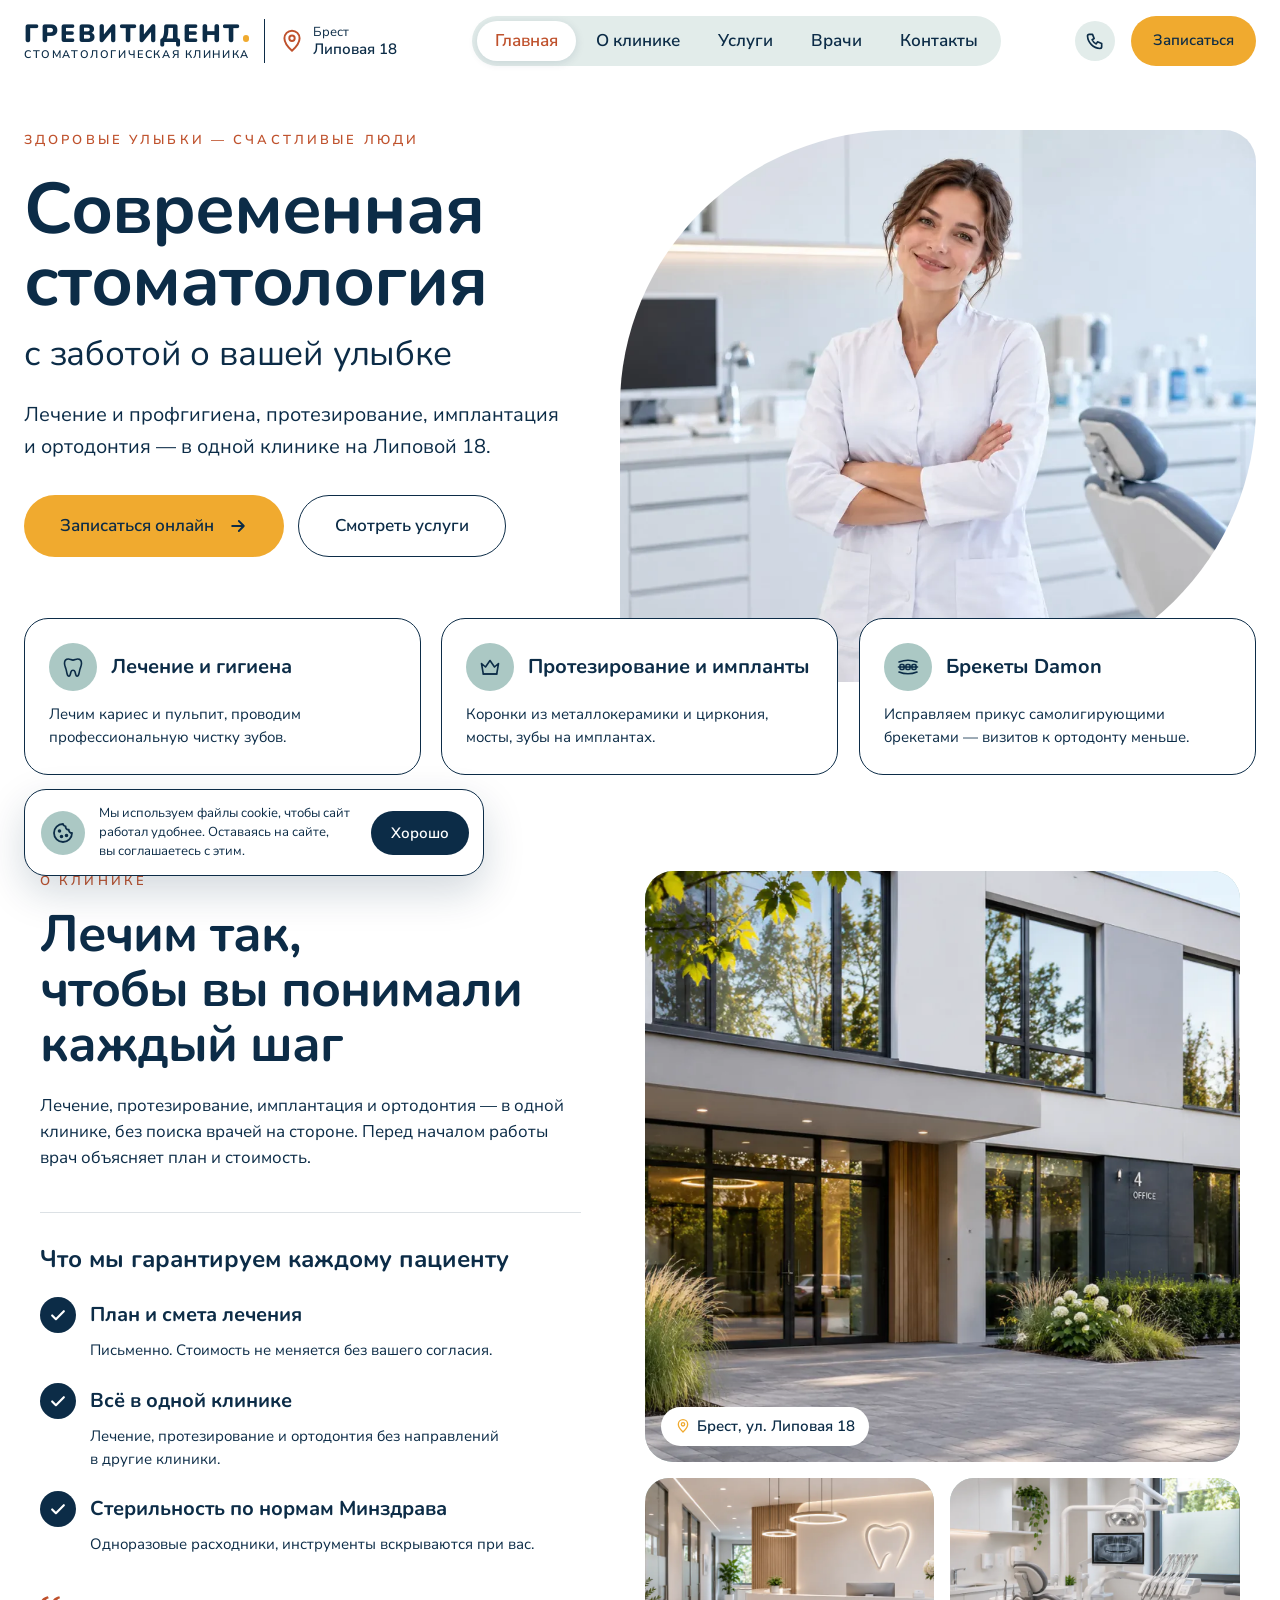
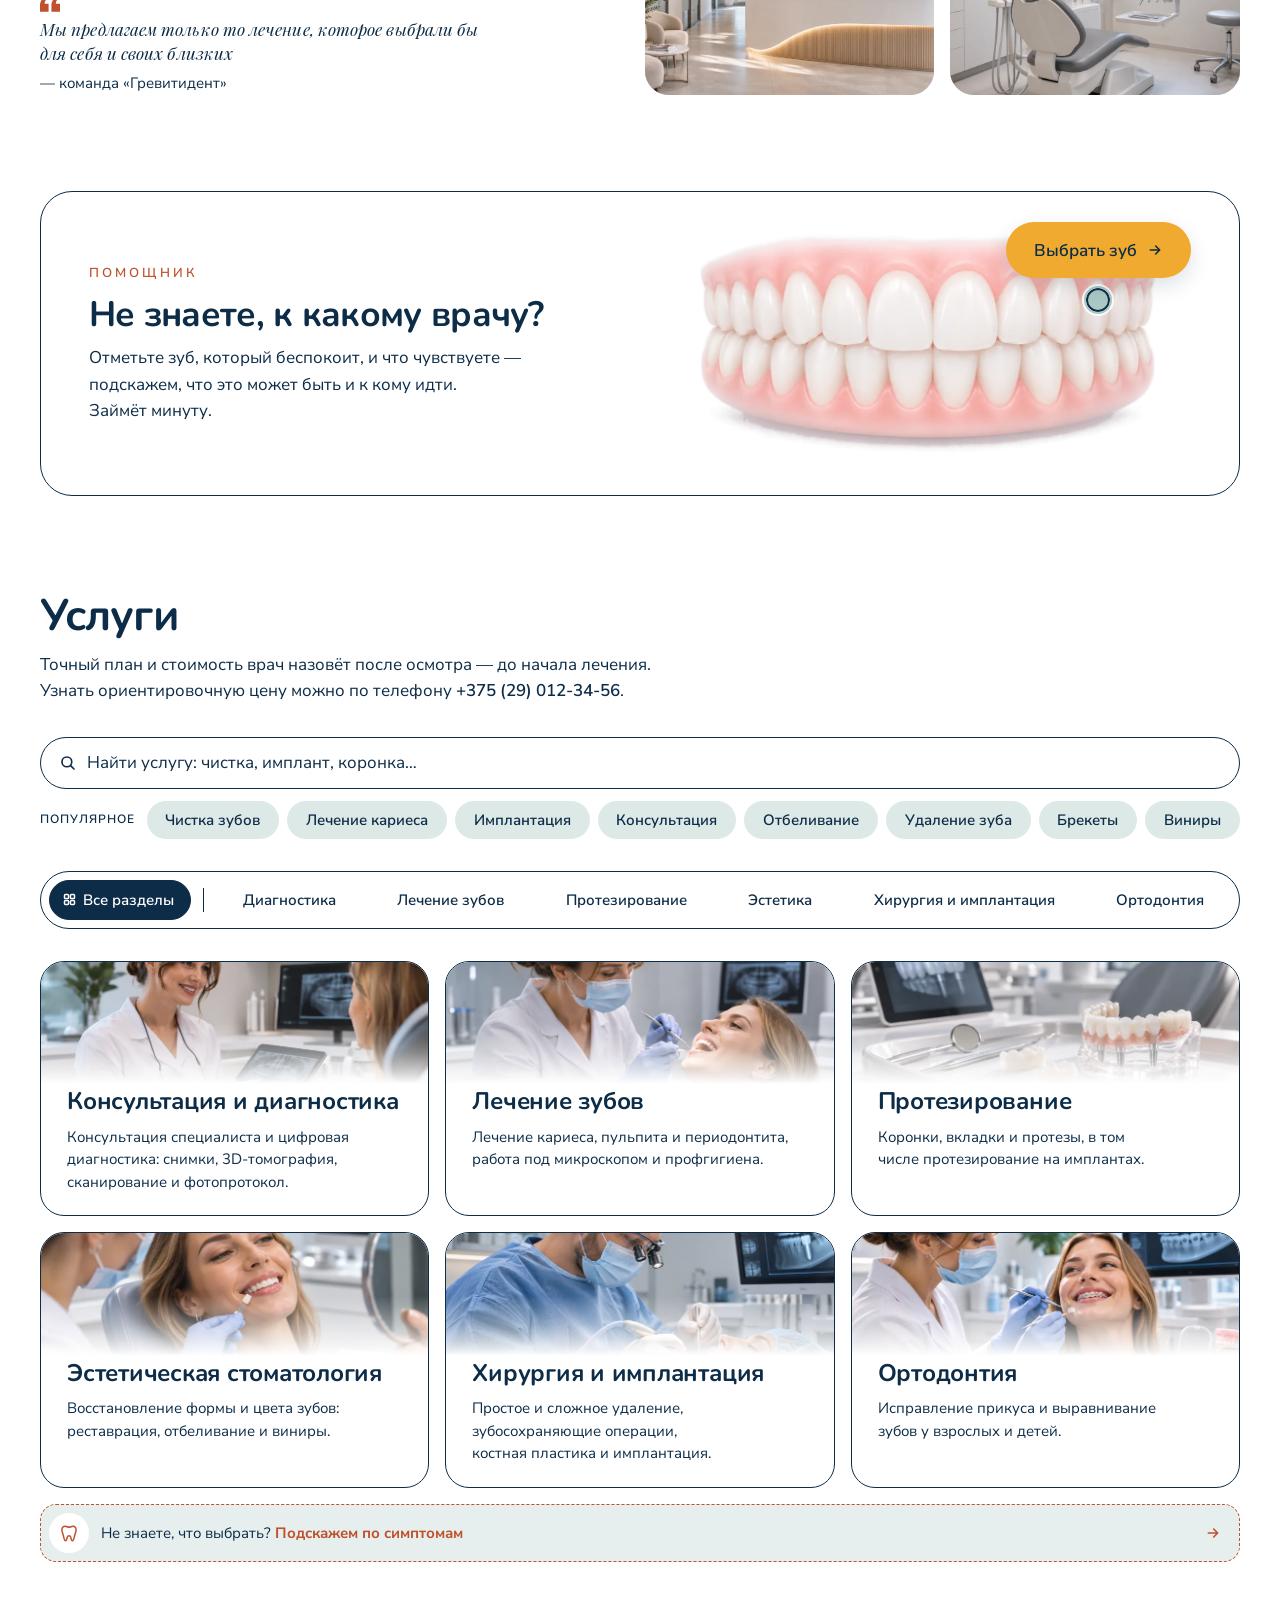
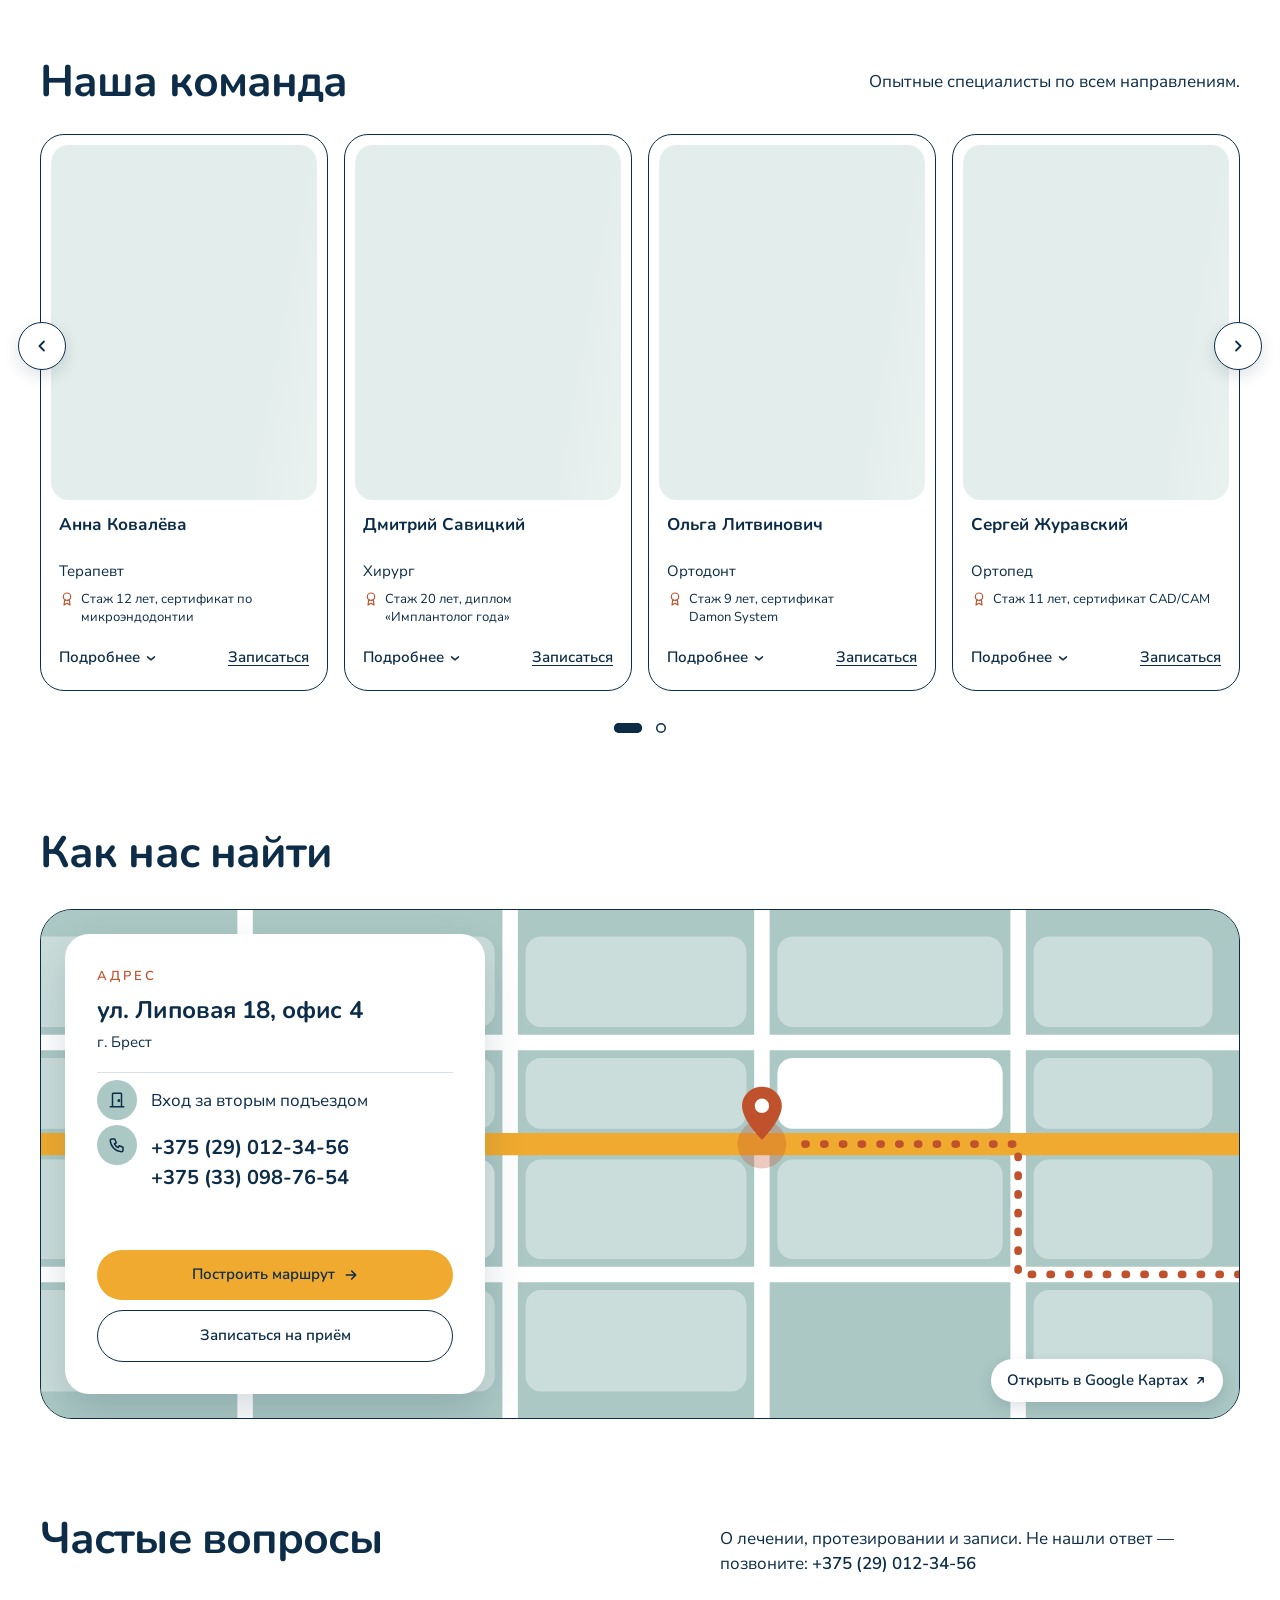
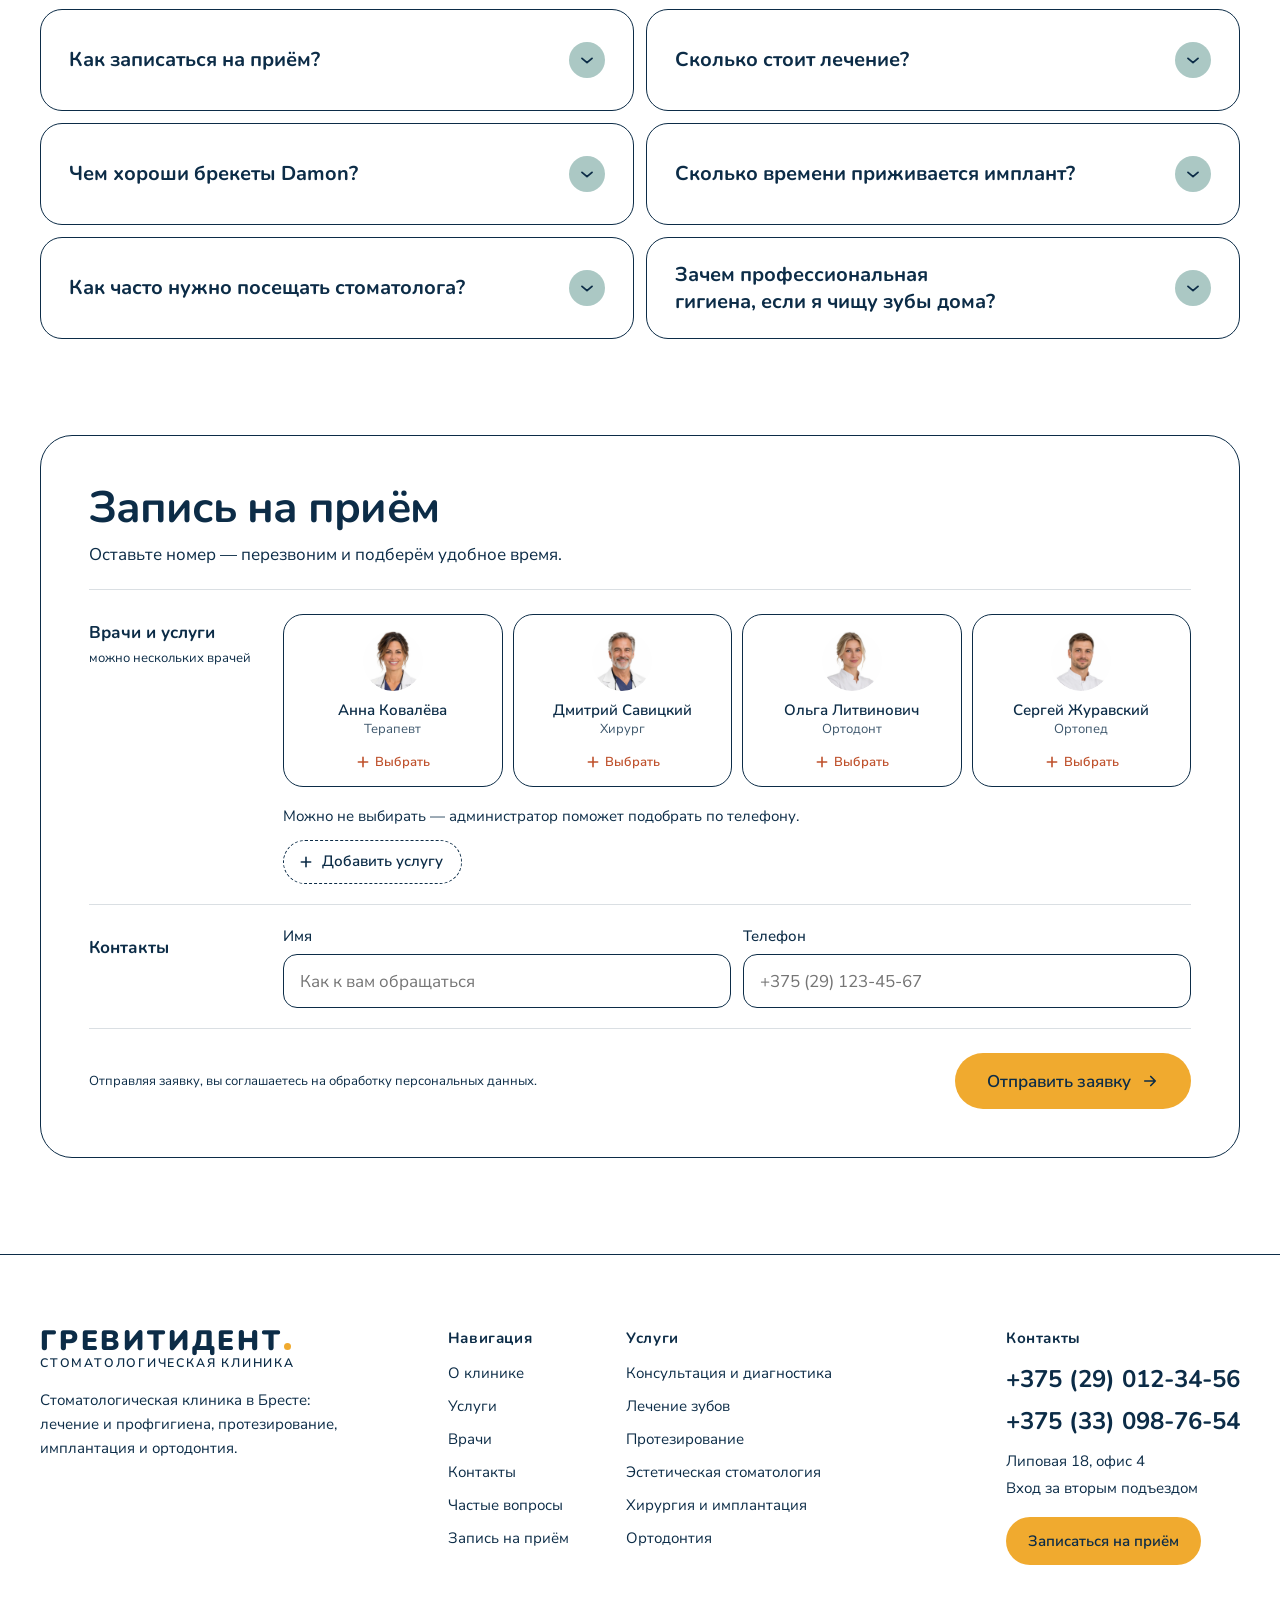
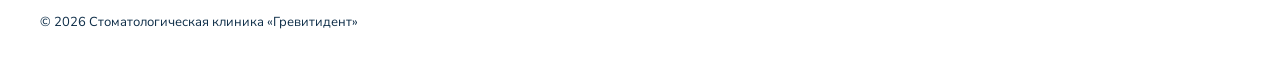
==== commit 033fbc10: "Doctors on phones: back to the story panel without the carousel (reverts f31659a and 3545f09, at the" ====
--- a/index.html
+++ b/index.html
@@ -37,11 +37,11 @@
   // deferred scripts have run (or failed) by now: without main.js nothing would ever show the sections
   document.addEventListener('DOMContentLoaded', () => { if (!h.classList.contains('reveal-live')) h.classList.remove('reveal-on'); });
 }</script>
-<link rel="stylesheet" href="assets/css/style.css?v=20261127y">
-<script src="assets/js/header.js?v=20261127y" defer></script>
-<script src="assets/js/data.js?v=20261127y" defer></script>
-<script src="assets/js/form.js?v=20261127y" defer></script>
-<script src="assets/js/main.js?v=20261127y" defer></script>
+<link rel="stylesheet" href="assets/css/style.css?v=20261127z">
+<script src="assets/js/header.js?v=20261127z" defer></script>
+<script src="assets/js/data.js?v=20261127z" defer></script>
+<script src="assets/js/form.js?v=20261127z" defer></script>
+<script src="assets/js/main.js?v=20261127z" defer></script>
 </head>
 <body>
 <a class="skip" href="#main">Перейти к содержимому</a>
--- a/assets/css/style.css
+++ b/assets/css/style.css
@@ -1346,9 +1346,7 @@
 .doc-panel__stack { display: grid; }
 .doc-panel__stack > .doc-panel__card { grid-area: 1 / 1; visibility: hidden; }
 .doc-panel__stack > .doc-panel__card.is-cur { visibility: visible; animation: fadeIn .35s ease both; }
-.doc-panel__card::before { content: ''; position: absolute; top: -9px; left: var(--caret-x, 50%); width: 16px; height: 16px; margin-left: -8px; background: var(--white); border-left: 1.5px solid var(--ink); border-top: 1.5px solid var(--ink); border-top-left-radius: 4px; transform: rotate(45deg); transition: left .4s var(--ease-out), opacity .2s; }
-/* the open card scrolled off along the row (phones): the caret fades rather than pointing past it */
-.doc-panel.no-caret .doc-panel__card::before { opacity: 0; }
+.doc-panel__card::before { content: ''; position: absolute; top: -9px; left: var(--caret-x, 50%); width: 16px; height: 16px; margin-left: -8px; background: var(--white); border-left: 1.5px solid var(--ink); border-top: 1.5px solid var(--ink); border-top-left-radius: 4px; transform: rotate(45deg); transition: left .4s var(--ease-out); }
 .doc-panel__photo { position: relative; aspect-ratio: 3 / 4; border-radius: 20px; overflow: hidden; background: var(--tint); display: grid; place-items: center; align-self: start; }
 .doc-panel__body { min-width: 0; display: flex; flex-direction: column; gap: 18px; padding: 8px 40px 0 0; }
 .doc-panel__head { display: flex; flex-direction: column; gap: 4px; }
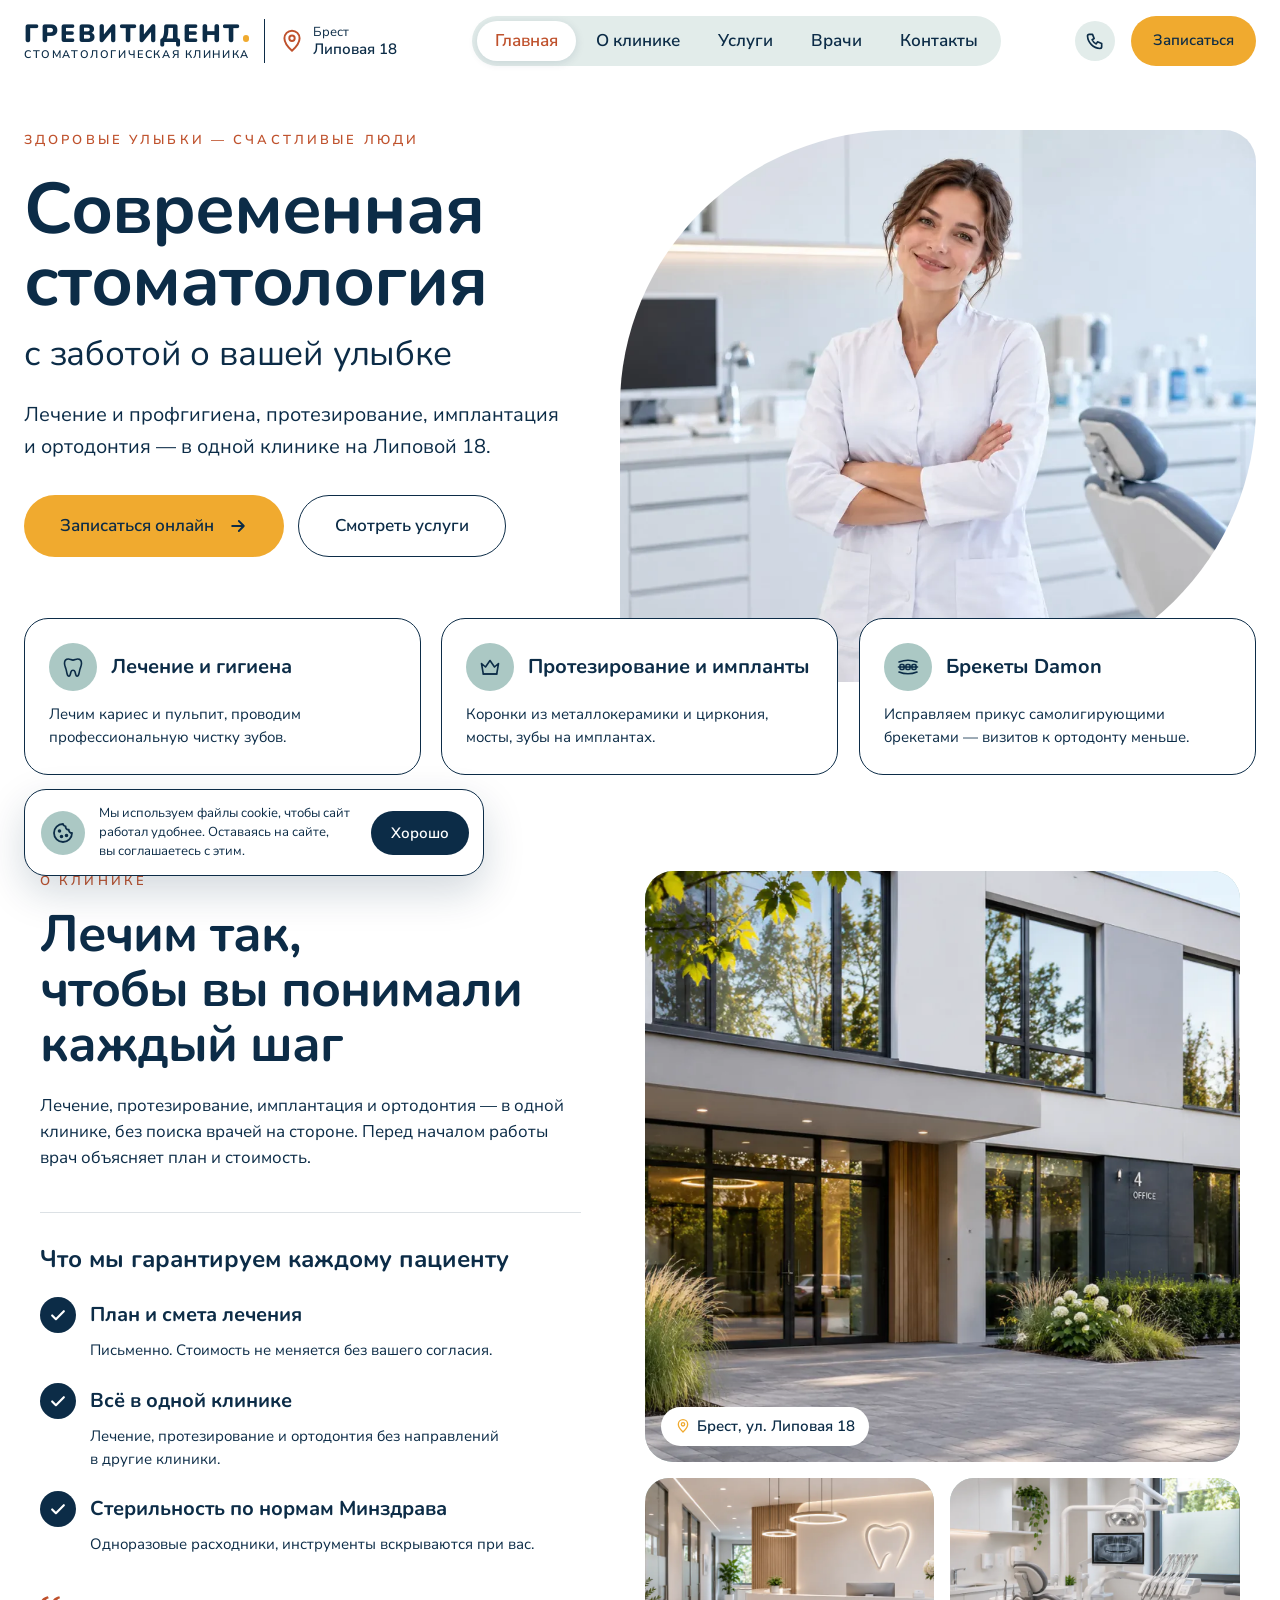
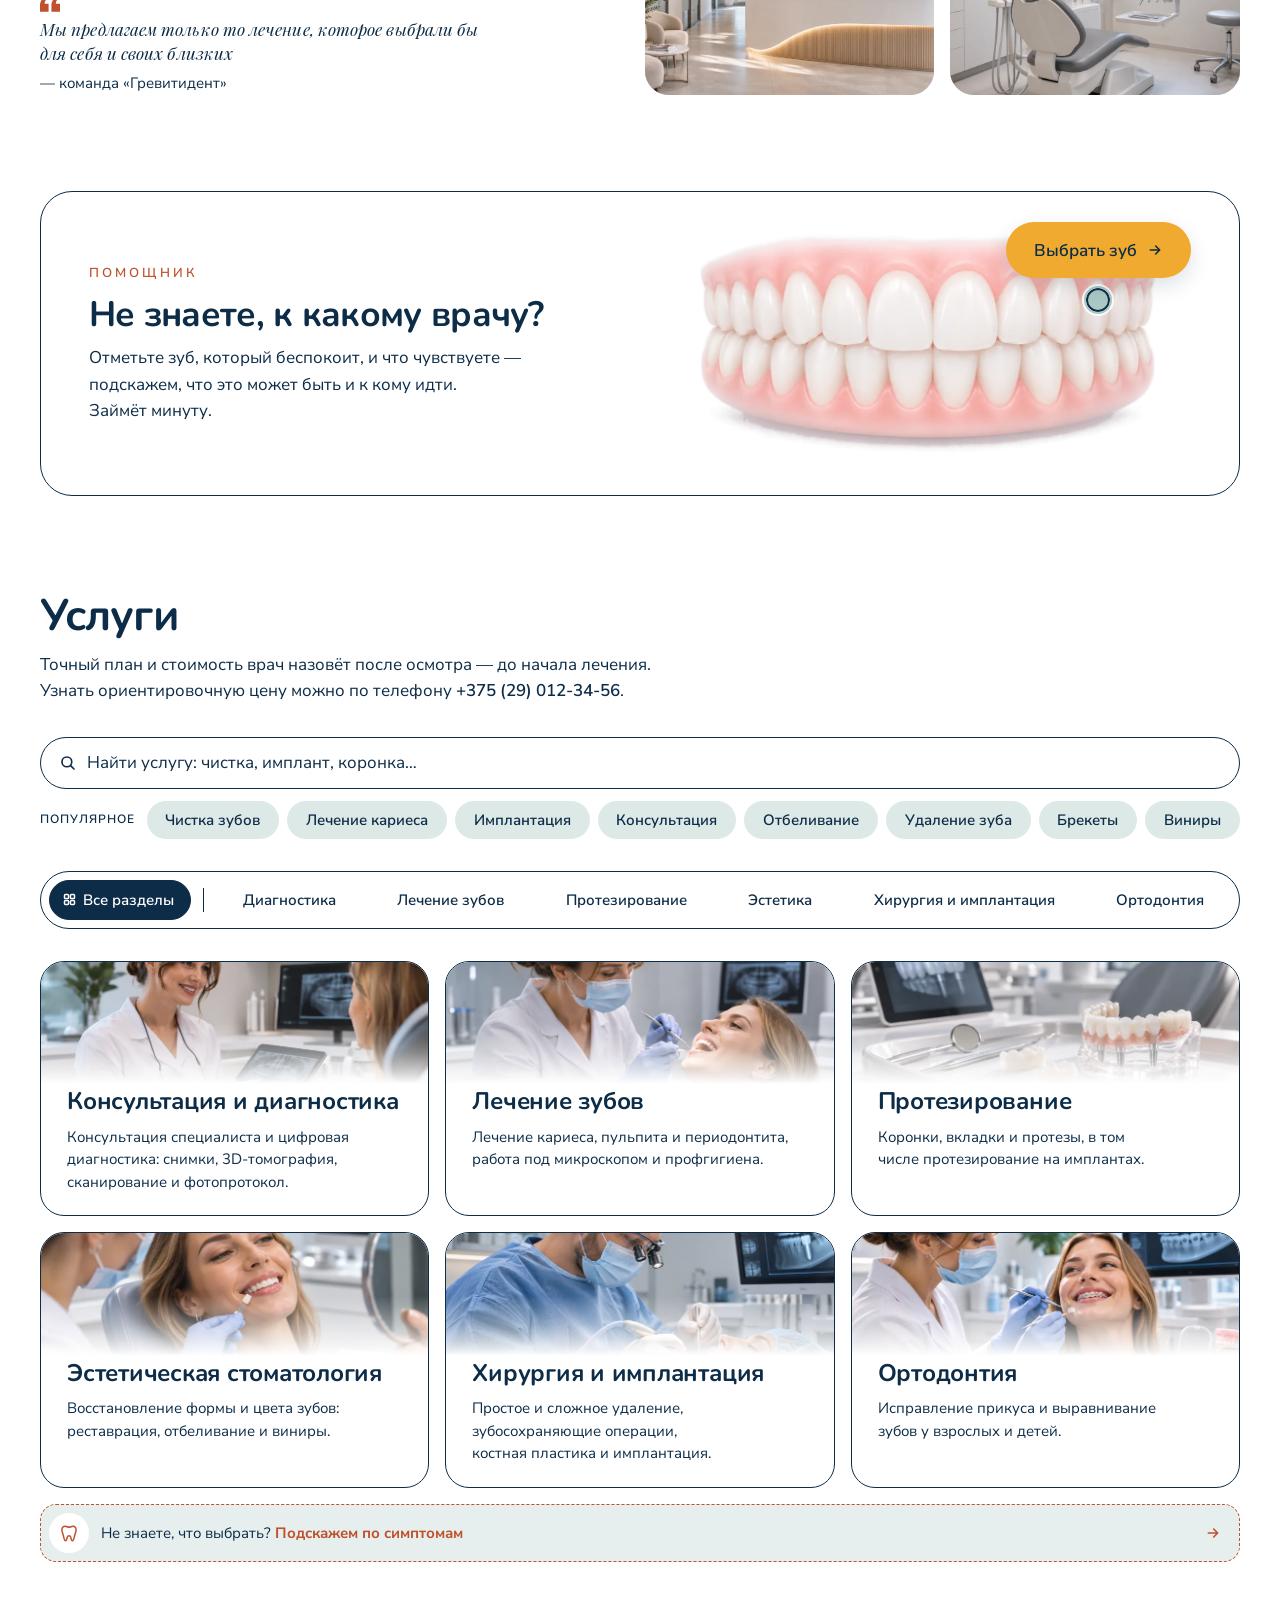
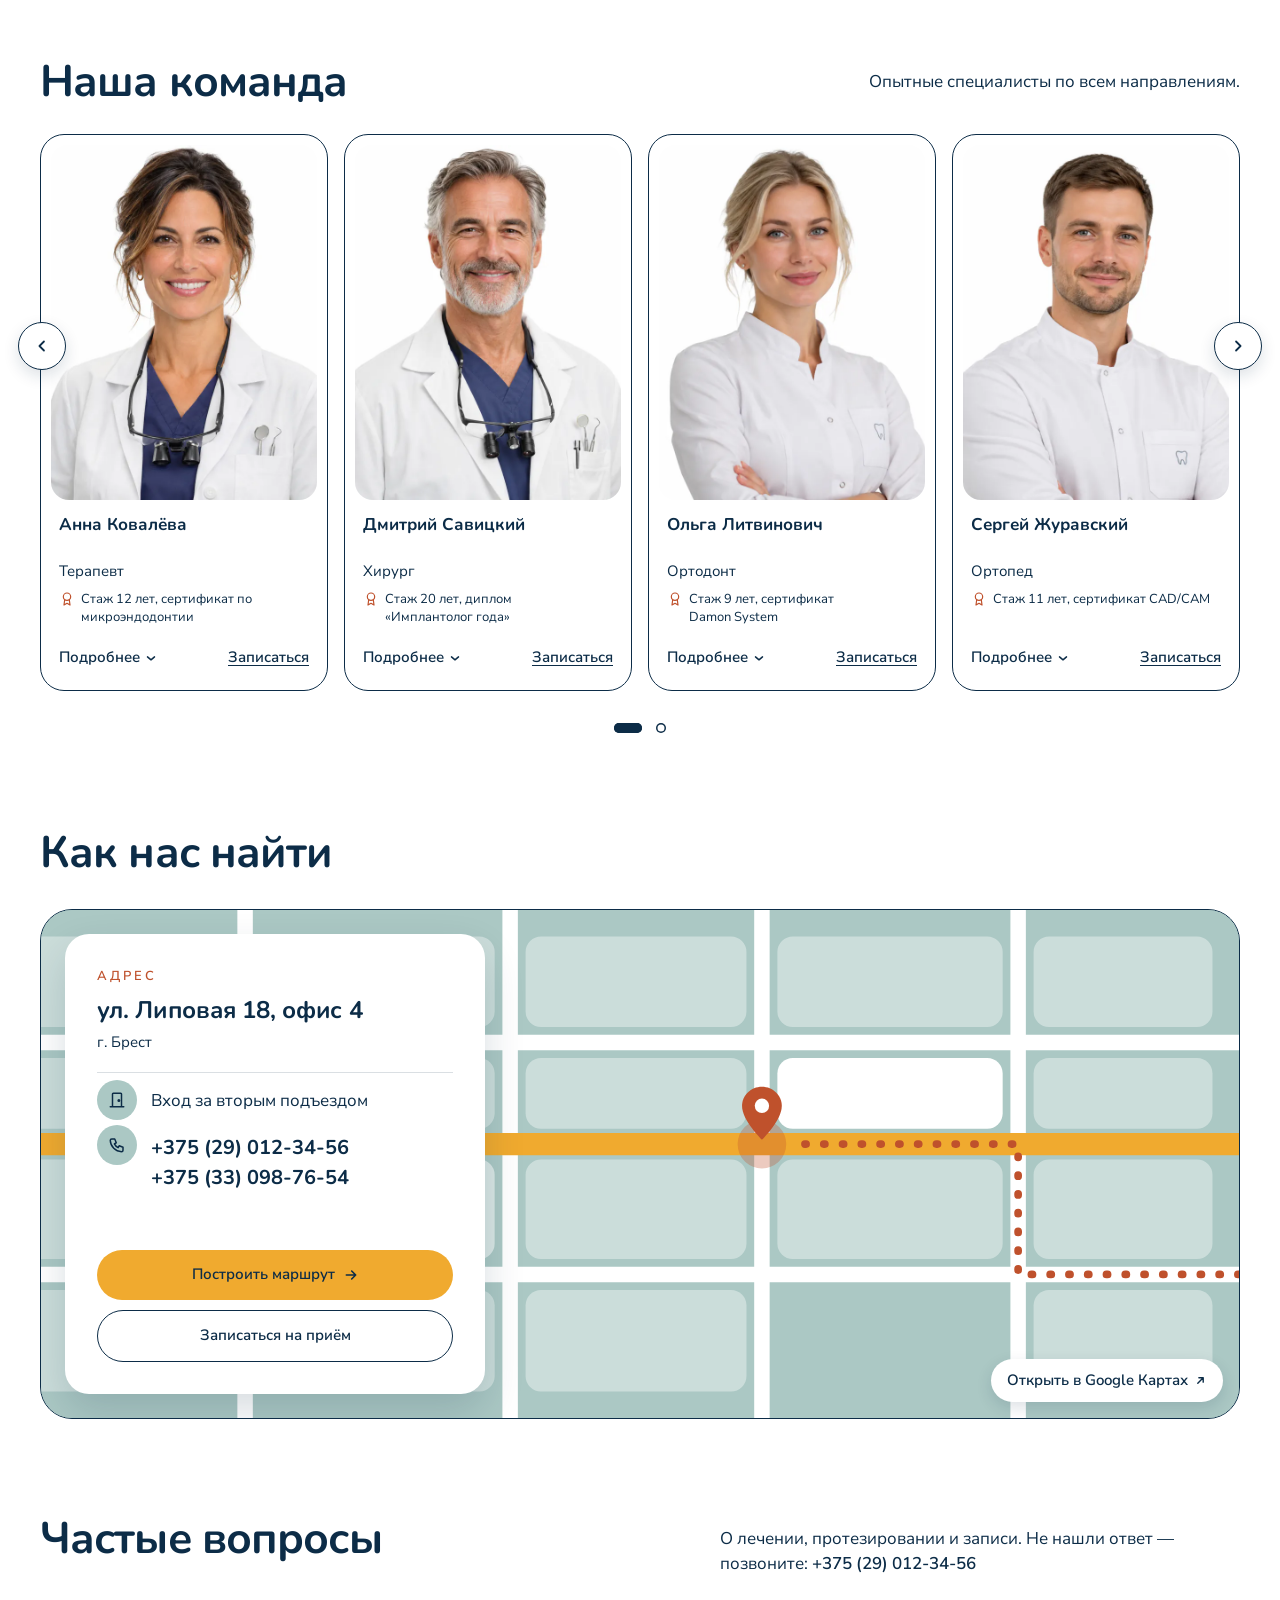
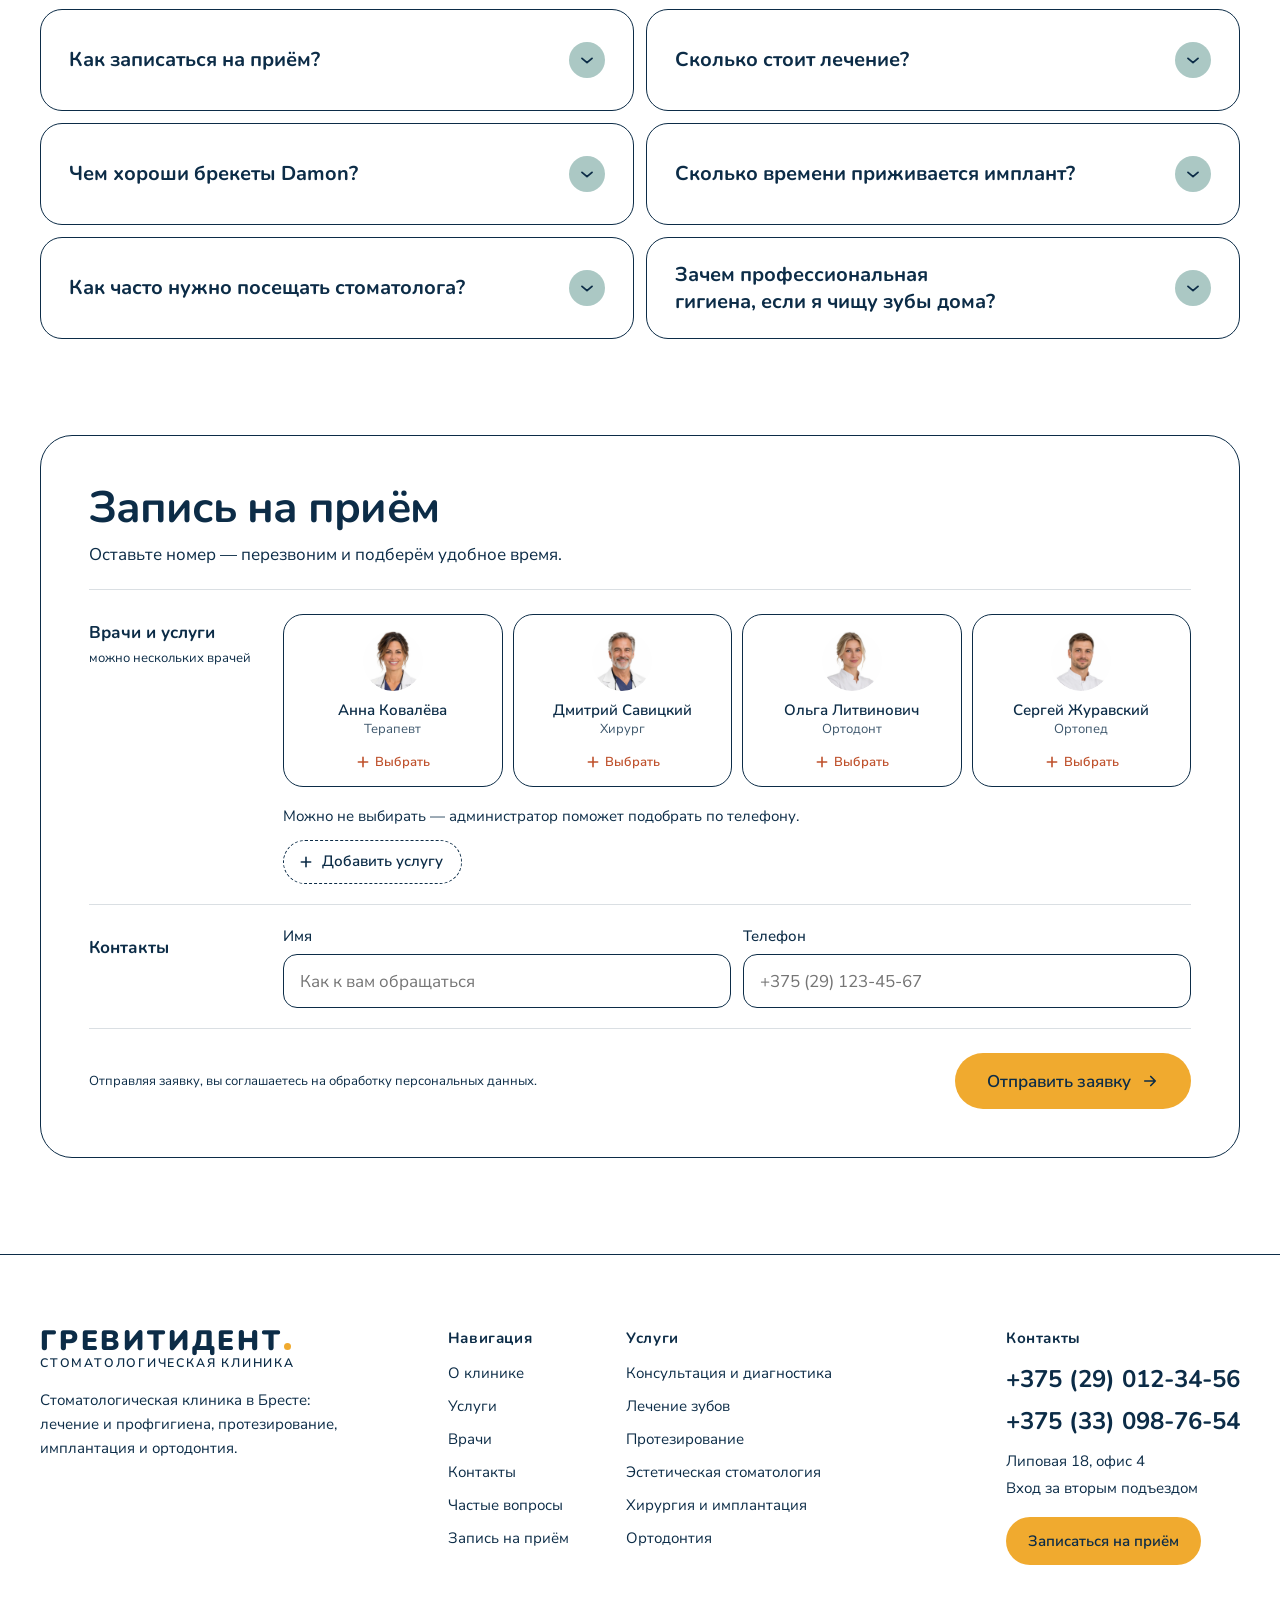
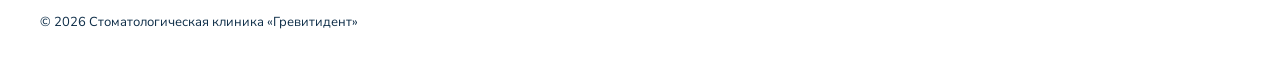
==== commit 3d71cb70: "Services: the removed doctor step's CSS goes too (step bar, doctor cards, «Назад»), and a duplicate " ====
--- a/index.html
+++ b/index.html
@@ -37,11 +37,11 @@
   // deferred scripts have run (or failed) by now: without main.js nothing would ever show the sections
   document.addEventListener('DOMContentLoaded', () => { if (!h.classList.contains('reveal-live')) h.classList.remove('reveal-on'); });
 }</script>
-<link rel="stylesheet" href="assets/css/style.css?v=20261127z">
-<script src="assets/js/header.js?v=20261127z" defer></script>
-<script src="assets/js/data.js?v=20261127z" defer></script>
-<script src="assets/js/form.js?v=20261127z" defer></script>
-<script src="assets/js/main.js?v=20261127z" defer></script>
+<link rel="stylesheet" href="assets/css/style.css?v=20261128b">
+<script src="assets/js/header.js?v=20261128b" defer></script>
+<script src="assets/js/data.js?v=20261128b" defer></script>
+<script src="assets/js/form.js?v=20261128b" defer></script>
+<script src="assets/js/main.js?v=20261128b" defer></script>
 </head>
 <body>
 <a class="skip" href="#main">Перейти к содержимому</a>
--- a/assets/css/style.css
+++ b/assets/css/style.css
@@ -114,7 +114,7 @@
 .hdr__call:not([href]) { display: none !important; }
 
 @keyframes fadeIn { from { opacity: 0; } to { opacity: 1; } }
-@keyframes stepIn { from { opacity: 0; transform: translateY(18px); } to { opacity: 1; transform: none; } }
+@keyframes stepIn { from { opacity: 0; transform: translateY(8px); } }
 @keyframes panelIn { from { opacity: 0; transform: scale(.97); } to { opacity: 1; transform: none; } }
 @keyframes pageIn { from { opacity: 0; transform: translateX(12px); } to { opacity: 1; transform: none; } }
 @keyframes popIn { from { opacity: 0; transform: translateY(12px) scale(.97); } to { opacity: 1; transform: none; } }
@@ -226,9 +226,9 @@
 a, button, summary, label { -webkit-tap-highlight-color: transparent; }
 @media (hover: none) {
   button, .btn, .chip, summary { -webkit-user-select: none; user-select: none; -webkit-touch-callout: none; }
-  .btn:active, .chip:active, .sym-chip:active, .svc-card:active, .doc-card:not(.doc-card--none):active, .book-doc:active,
+  .btn:active, .chip:active, .sym-chip:active, .svc-card:active, .book-doc:active,
   .hint__doc.is-pick:active, .bk__pill:active, .add-svc:active, .to-top:active, .svc-unsure:active { scale: .97; }
-  .svc-row__check:active .box, .visit__x:active, .visit__drop:active, .wiz__btn:active .num { scale: .9; }
+  .svc-row__check:active .box, .visit__x:active, .visit__drop:active { scale: .9; }
   .faq summary:active .faq__ic, .doc__toggle:active, .nav__link:active, .promise__btn:active { opacity: .7; }
 }
 
@@ -661,30 +661,7 @@
 .panel-h:focus { outline: none; }
 .panel-hint { margin-left: auto; font-size: var(--fs-m); color: var(--muted); }
 
-/* step bar: numbers joined by a line, done steps tinted, the current one dark */
-#svc-steps { scroll-margin-top: calc(var(--hdr-h) + 90px); }
-.wiz { margin: 0; padding: 14px 20px; list-style: none; display: flex; align-items: center; gap: 12px; background: var(--white); border-radius: 20px; }
-.wiz__item { display: flex; align-items: center; gap: 12px; flex: 1 1 0; min-width: 0; }
-.wiz__item:last-child { flex: none; position: relative; }
-/* something booked while on steps 1–2: step 3 calls — its circle pulses Yellow and «Ваша запись · N» stands above it
-   (main.js renderServices) */
-/* the same colours as the helper's steps: current Navy with a Yellow halo, done Navy with a tick, ahead an outline */
-.wiz__item:not(:last-child)::after { content: ""; flex: 1; min-width: 16px; height: 2px; border-radius: 2px; background: rgba(12, 44, 71, .2); }
-.wiz__item.is-done:not(:last-child)::after { background: var(--ink); }
-.wiz__btn { display: inline-flex; align-items: center; gap: 10px; padding: 4px 6px 4px 4px; border: none; border-radius: 999px; background: none; color: var(--muted); font-size: var(--fs-m); font-weight: 600; white-space: nowrap; cursor: pointer; -webkit-tap-highlight-color: transparent; transition: color .15s; }
-.wiz__btn .num { width: 32px; height: 32px; color: var(--ink); background: var(--white); box-shadow: inset 0 0 0 2px rgba(12, 44, 71, .35); transition: background-color .15s, color .15s, box-shadow .15s; }
-.wiz__btn .num .ic { display: none; }
-@media (hover: hover) { .wiz__btn:hover { color: var(--ink); } }
-@media (hover: hover) { .wiz__btn:hover .num { box-shadow: inset 0 0 0 2px var(--accent); } }
-.wiz__item.is-done .wiz__btn { color: var(--ink); }
-.wiz__item.is-done .num { background: var(--ink); color: var(--white); box-shadow: none; }
-.wiz__item.is-done .num .ic { display: block; }
-.wiz__item.is-done .wiz__n { display: none; }
-.wiz__btn[aria-current="step"] { color: var(--ink); }
-.wiz__btn[aria-current="step"] .num { background: var(--ink); color: var(--white); box-shadow: 0 0 0 5px rgba(240, 170, 47, .35); }
-
 .svc-step { display: flex; flex-direction: column; gap: 14px; animation: stepIn .3s var(--ease-out) both; }
-@keyframes stepIn { from { opacity: 0; transform: translateY(8px); } }
 
 #pick-svc { scroll-margin-top: calc(var(--hdr-h) + 90px); }
 /* two columns of their own (main.js): an opened row grows only its column, not the row beside it (user, 2026-11-23);
@@ -733,38 +710,11 @@
 .more-wide .ic { display: block; transition: transform .25s; }
 .more-wide[aria-expanded="true"] .ic { transform: rotate(180deg); }
 
-#pick-doctor { scroll-margin-top: calc(var(--hdr-h) + 90px); }
-#pick-doctor .panel-h { flex: none; white-space: nowrap; }
-.doc-pick__who { margin-left: auto; min-width: 0; text-align: right; font-size: var(--fs-m); line-height: 1.4; color: var(--muted); text-wrap: balance; }
-/* horizontal cards; a lone doctor stretches across the step */
-.doc-pick__grid { display: grid; grid-template-columns: repeat(auto-fit, minmax(min(100%, 320px), 1fr)); gap: 12px; }
-.doc-card { position: relative; display: flex; align-items: center; gap: 18px; width: 100%; text-align: left; padding: 10px 22px 10px 10px; border-radius: 20px; border: 2px solid var(--line); background: var(--white); color: var(--ink); cursor: pointer; transition: transform .15s ease, box-shadow .15s ease, border-color .15s ease; -webkit-user-select: none; user-select: none; -webkit-tap-highlight-color: transparent; }
-.doc-card[aria-pressed="true"] { border-color: var(--accent); }
-@media (hover: hover) { .doc-card:hover { transform: translateY(-3px); box-shadow: 0 10px 22px rgba(12, 44, 71, .12); } }
-@media (hover: hover) { .doc-card[aria-pressed="false"]:hover { border-color: var(--accent); } }
-/* diagnostics without a consultation: a note in the card's shape, not a choice */
-.doc-card--none { box-sizing: border-box; border-style: dashed; cursor: default; -webkit-user-select: text; user-select: text; }
-@media (hover: hover) { .doc-card--none:hover { transform: none; box-shadow: none; } }
-.doc-card--none .doc-card__av { color: var(--ink); }
-.doc-card__av { overflow: hidden; flex: none; width: 96px; aspect-ratio: 3 / 4; border-radius: 14px; background: var(--tint); color: var(--ink); display: flex; align-items: center; justify-content: center; font-family: var(--f-head); font-weight: 700; font-size: var(--fs-3xl); transition: background-color .2s, color .2s; }
-.doc-card[aria-pressed="true"] .doc-card__av { background: var(--ink); color: var(--white); }
-.doc-card__av:has(.av-img), .doc-card[aria-pressed="true"] .doc-card__av:has(.av-img) { background: #FFFFFF; }
-.doc-card__av svg { display: block; opacity: .55; }
-.doc-card__text { flex: 1; min-width: 0; display: flex; flex-direction: column; gap: 4px; line-height: 1.3; }
-.doc-card__name { font-family: var(--f-head); font-weight: 700; font-size: var(--fs-l); }
-.doc-card__sub { font-size: var(--fs-m); color: var(--muted); }
-.doc-card__tick { flex: none; width: 30px; height: 30px; box-sizing: border-box; border-radius: 50%; background: var(--ink); color: var(--white); display: flex; align-items: center; justify-content: center; }
-.doc-card__tick .ic { display: block; }
-.doc-card[aria-pressed="false"] .doc-card__tick { background: none; border: 1.5px solid var(--line); }
-.doc-card[aria-pressed="false"] .doc-card__tick .ic { visibility: hidden; }
-
-
 .svc-nav { display: flex; flex-wrap: wrap; align-items: center; gap: 12px 16px; padding-top: 22px; border-top: 1px solid var(--line); }
 .svc-nav__info { flex: 1 1 auto; min-width: 0; font-size: var(--fs-m); color: var(--muted); text-wrap: pretty; }
-.svc-nav__back, .svc-nav__next, .svc-nav__more, .svc-nav__reset { flex: none; gap: 10px; min-height: 52px; padding: 0 26px; font-size: var(--fs-m); }
+.svc-nav__next, .svc-nav__more, .svc-nav__reset { flex: none; gap: 10px; min-height: 52px; padding: 0 26px; font-size: var(--fs-m); }
 .svc-nav__more { gap: 8px; padding: 0 22px; }
 .svc-nav__more-s { display: none; }
-.svc-nav__back { padding-left: 18px; }
 .svc-nav .ic { display: block; }
 /* «Сбросить всё»: a pill like «Ещё услуга» beside it, a ✕ and Terracotta — it takes things away (user, 2026-11-24) */
 .svc-nav__reset { display: inline-flex; align-items: center; justify-content: center; gap: 8px; padding: 0 22px; border: 1.5px solid var(--accent-ink); border-radius: 999px; background: var(--white); color: var(--accent-ink); font: inherit; font-size: var(--fs-m); font-weight: 600; cursor: pointer; transition: background-color .15s; }
@@ -806,17 +756,9 @@
   .svc-bar__ph { display: block; flex: none; width: 44px; height: 44px; border-radius: 12px; overflow: hidden; }
   .svc-bar__ph img { display: block; width: 100%; height: 100%; object-fit: cover; }
   .svc-bar__tab[aria-pressed="true"] { background: var(--ink); color: var(--white); }
-  .wiz__btn { flex-direction: column; gap: 6px; padding: 0; font-size: var(--fs-s); }
-  .wiz__item { align-items: flex-start; }
-  .wiz__item:not(:last-child)::after { margin-top: 15px; }
-  /* aligned with the circle the badge would stick 37 px out of the steps bar at 390: back to the right edge */
 }
 @media (max-width: 480px) {
   .svc-row__content { padding: 0 16px 18px 20px; }
-  #pick-doctor .panel-label { flex-wrap: wrap; gap: 4px 12px; }
-  .doc-pick__who { flex-basis: 100%; margin-left: 0; text-align: left; }
-  .doc-card { gap: 14px; padding-right: 16px; }
-  .doc-card__av { width: 72px; }
   /* the count takes the first row, «Сбросить всё» and «Ещё услуга» share the second (two equal pills), «К записи» the
      third; nothing chosen, the count and «К записи» only */
   .svc-nav__info { flex-basis: 100%; }
@@ -968,8 +910,8 @@
 /* the digit is centred by its own height (cap height to baseline), not by the font's line box, whose ascent and
    descent differ: by the line box it sat a pixel off on some screens (Windows at 125 %) */
 .hstep__n { line-height: 1; text-box: trim-both cap alphabetic; }
-/* the same for every number in a circle: the step numbers in Services, the corner count, «+N», the tooth numbers */
-.wiz__n, .bk__n, .visit__all-n, .tooth__n > span { display: block; line-height: 1; text-box: trim-both cap alphabetic; }
+/* the same for every number in a circle: the corner count, «+N», the tooth numbers */
+.bk__n, .visit__all-n, .tooth__n > span { display: block; line-height: 1; text-box: trim-both cap alphabetic; }
 .hstep__check { display: none; color: var(--white); }
 .hstep.is-done .hstep__dot { background: var(--ink); border-color: var(--ink); }
 .hstep.is-done .hstep__check { display: block; }
@@ -1636,11 +1578,10 @@
   .book__head .book__reset { display: none; }
   .book__reset--list { display: inline-flex; }
   /* «Сбросить всё» and «Ещё услуга» share one row, two equal pills, «Сбросить всё» on the left as in Services (user,
-     2026-11-24) */
+     2026-11-24): first in the markup (main.js), not by `order`, or Tab and screen readers go right to left */
   .book__list-acts > * { flex: 1 1 0; justify-content: center; min-height: 44px; padding: 0 12px; }
   .book__list-acts .add-svc__l { display: none; }
   .book__list-acts .add-svc__s { display: inline; }
-  .book__list-acts .book__reset--list { order: -1; }
   /* the doctors as one row of round photos (main.js; user, 2026-11-23: the four tiles made the form look heavy):
      a tap chooses one — an Orange ring and a Navy tick — and their card comes under the row */
   .book-pick { display: grid; grid-template-columns: repeat(4, minmax(0, 1fr)); }
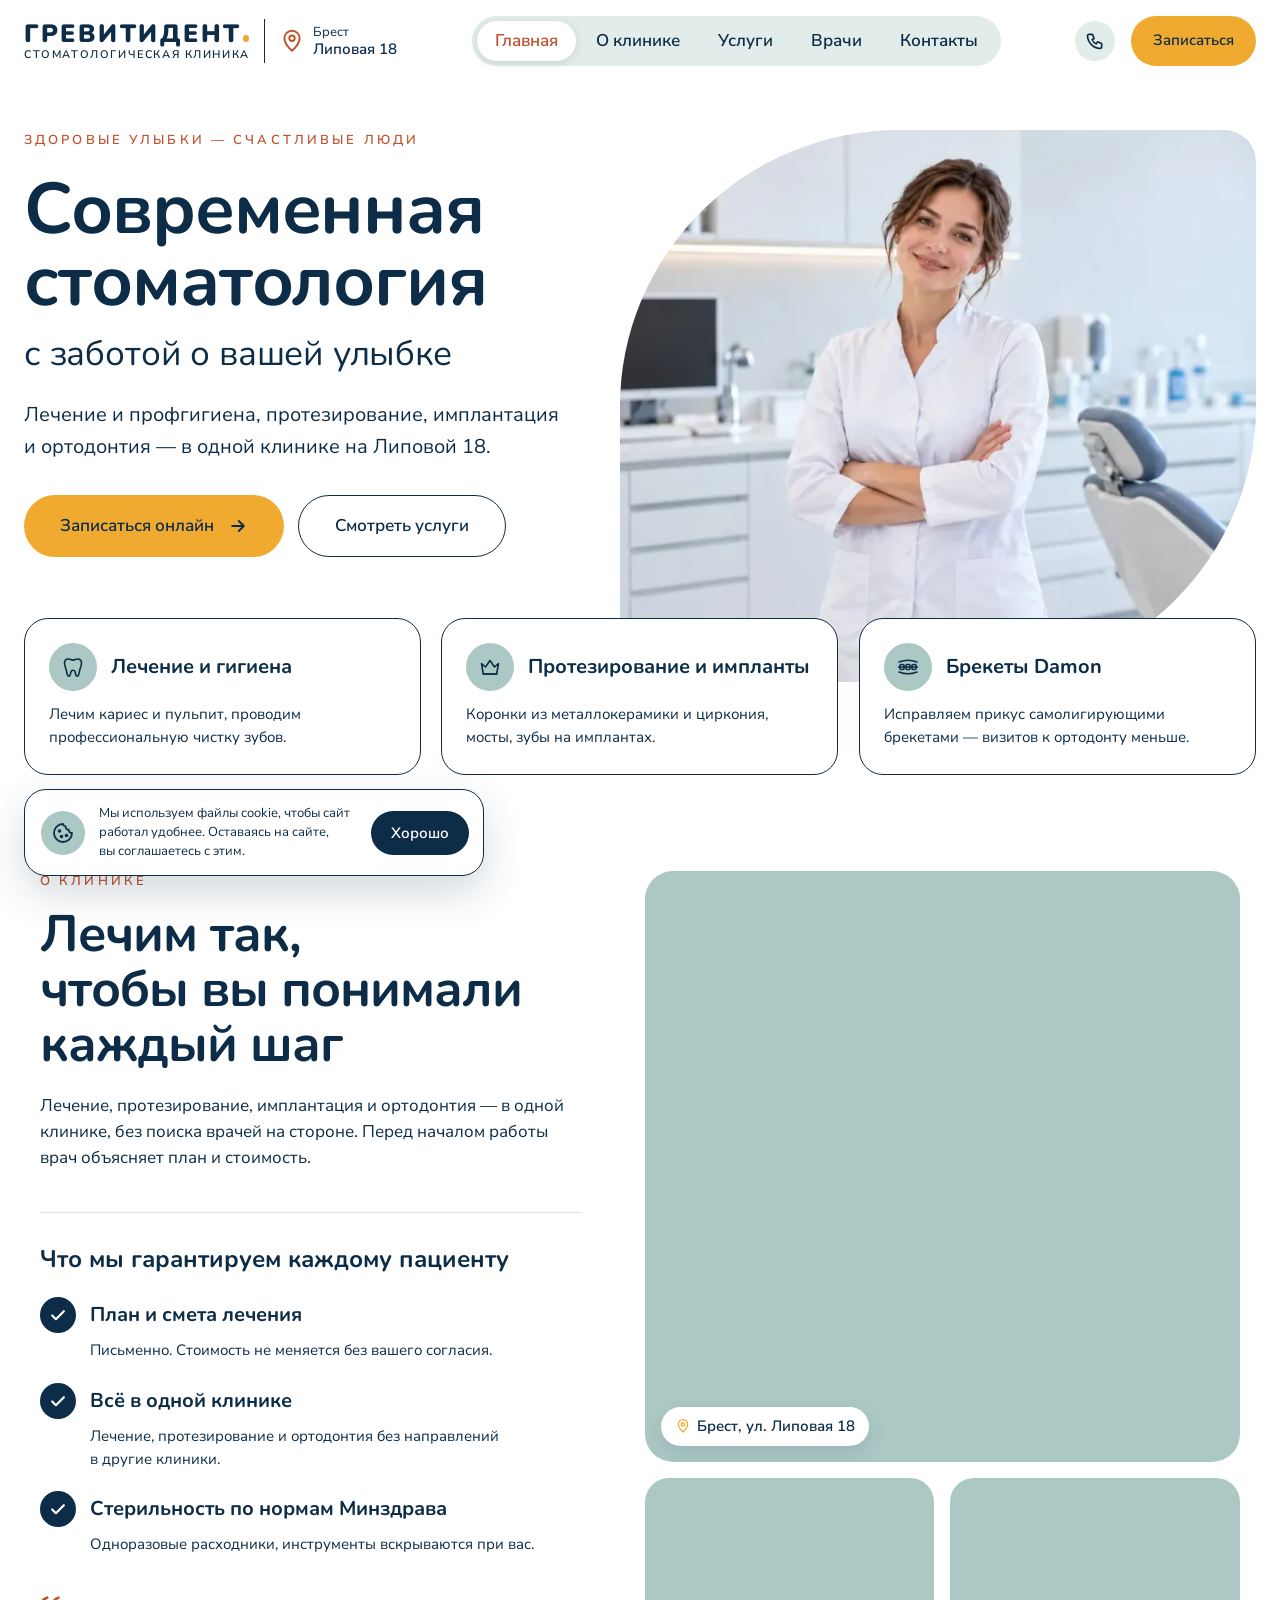
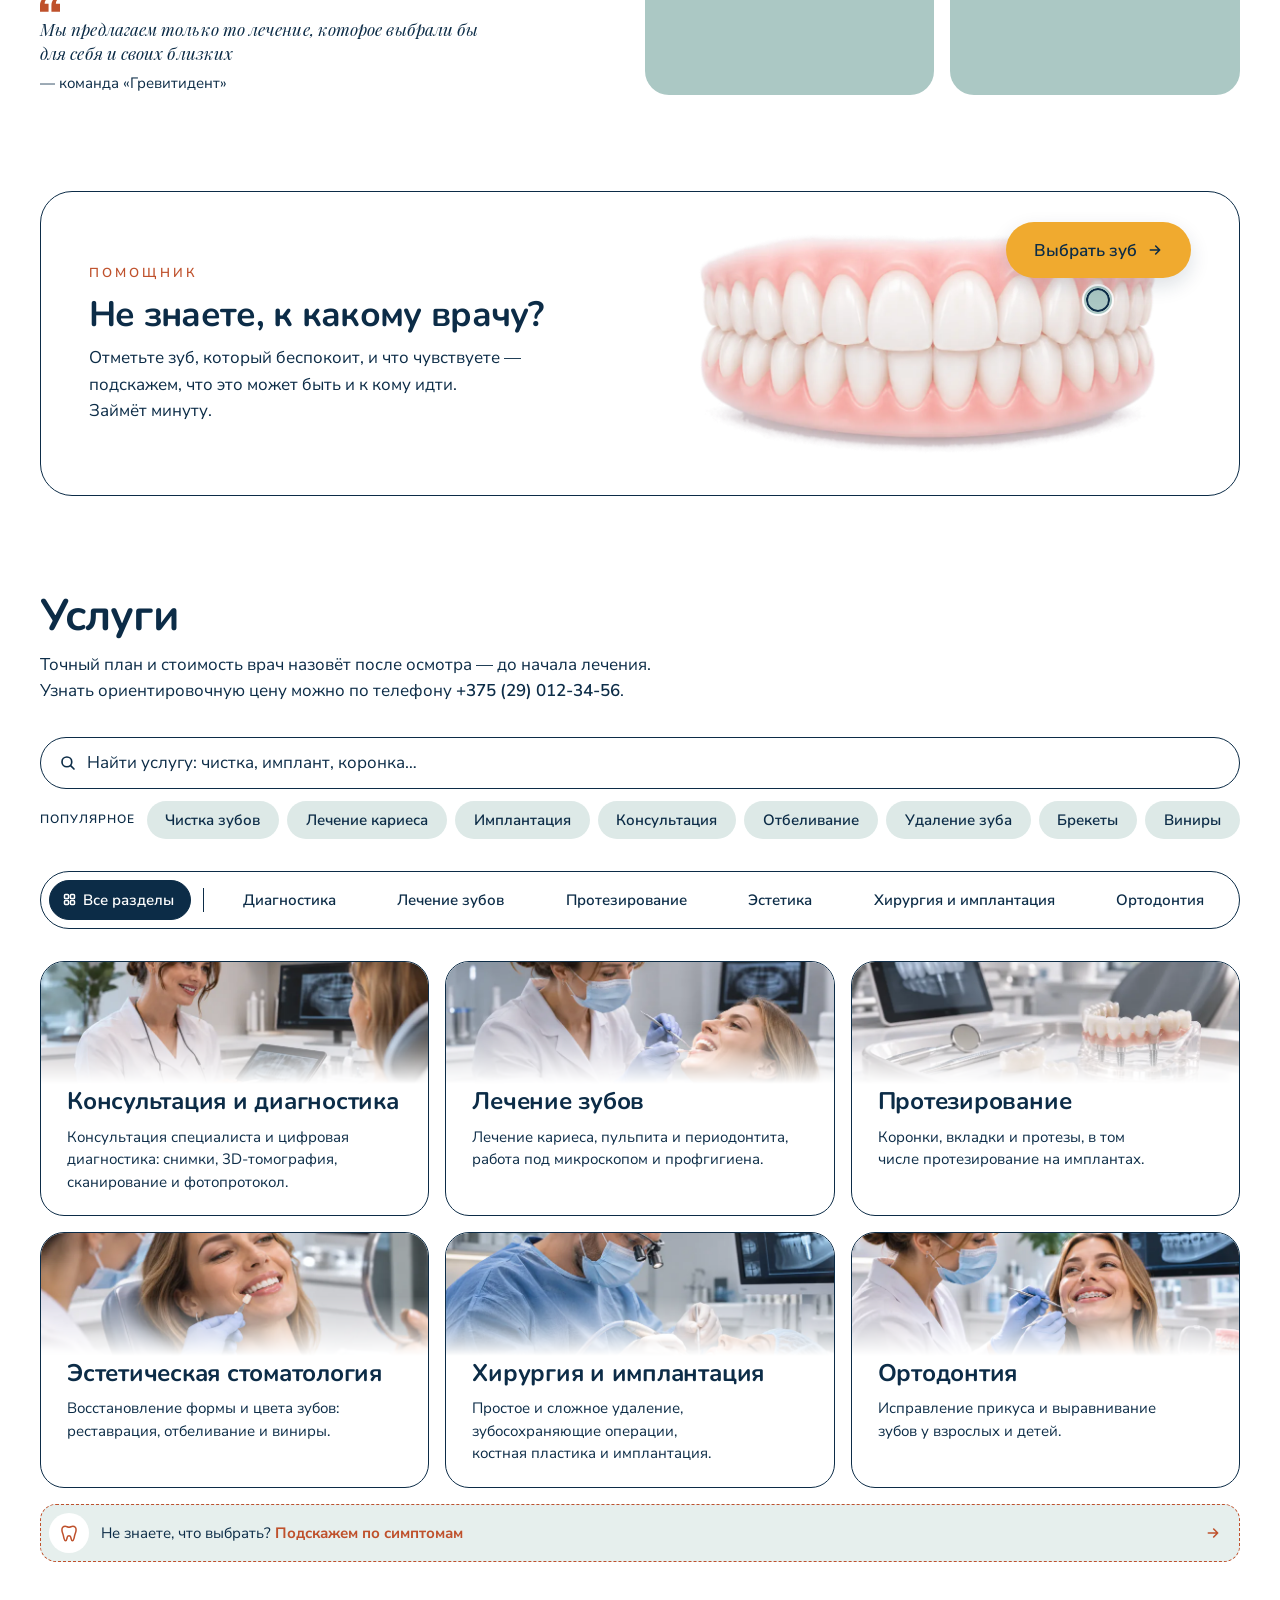
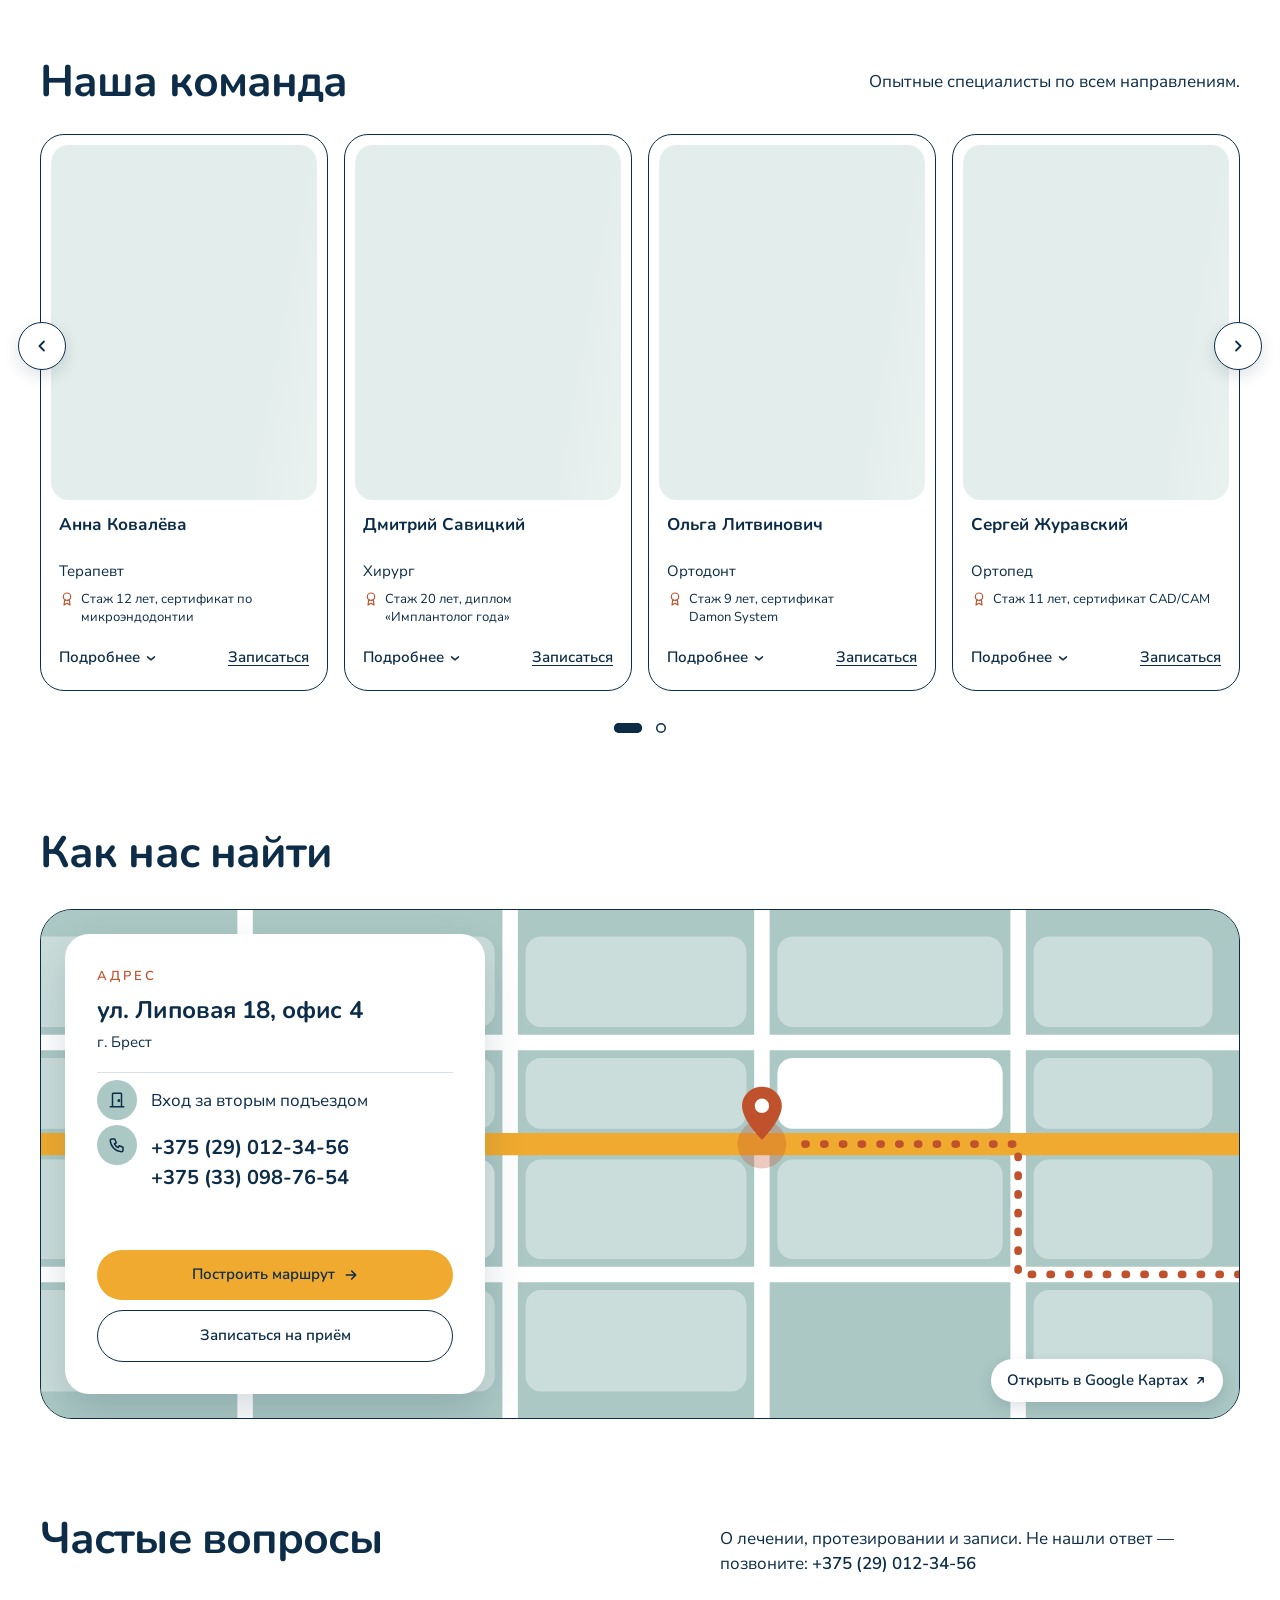
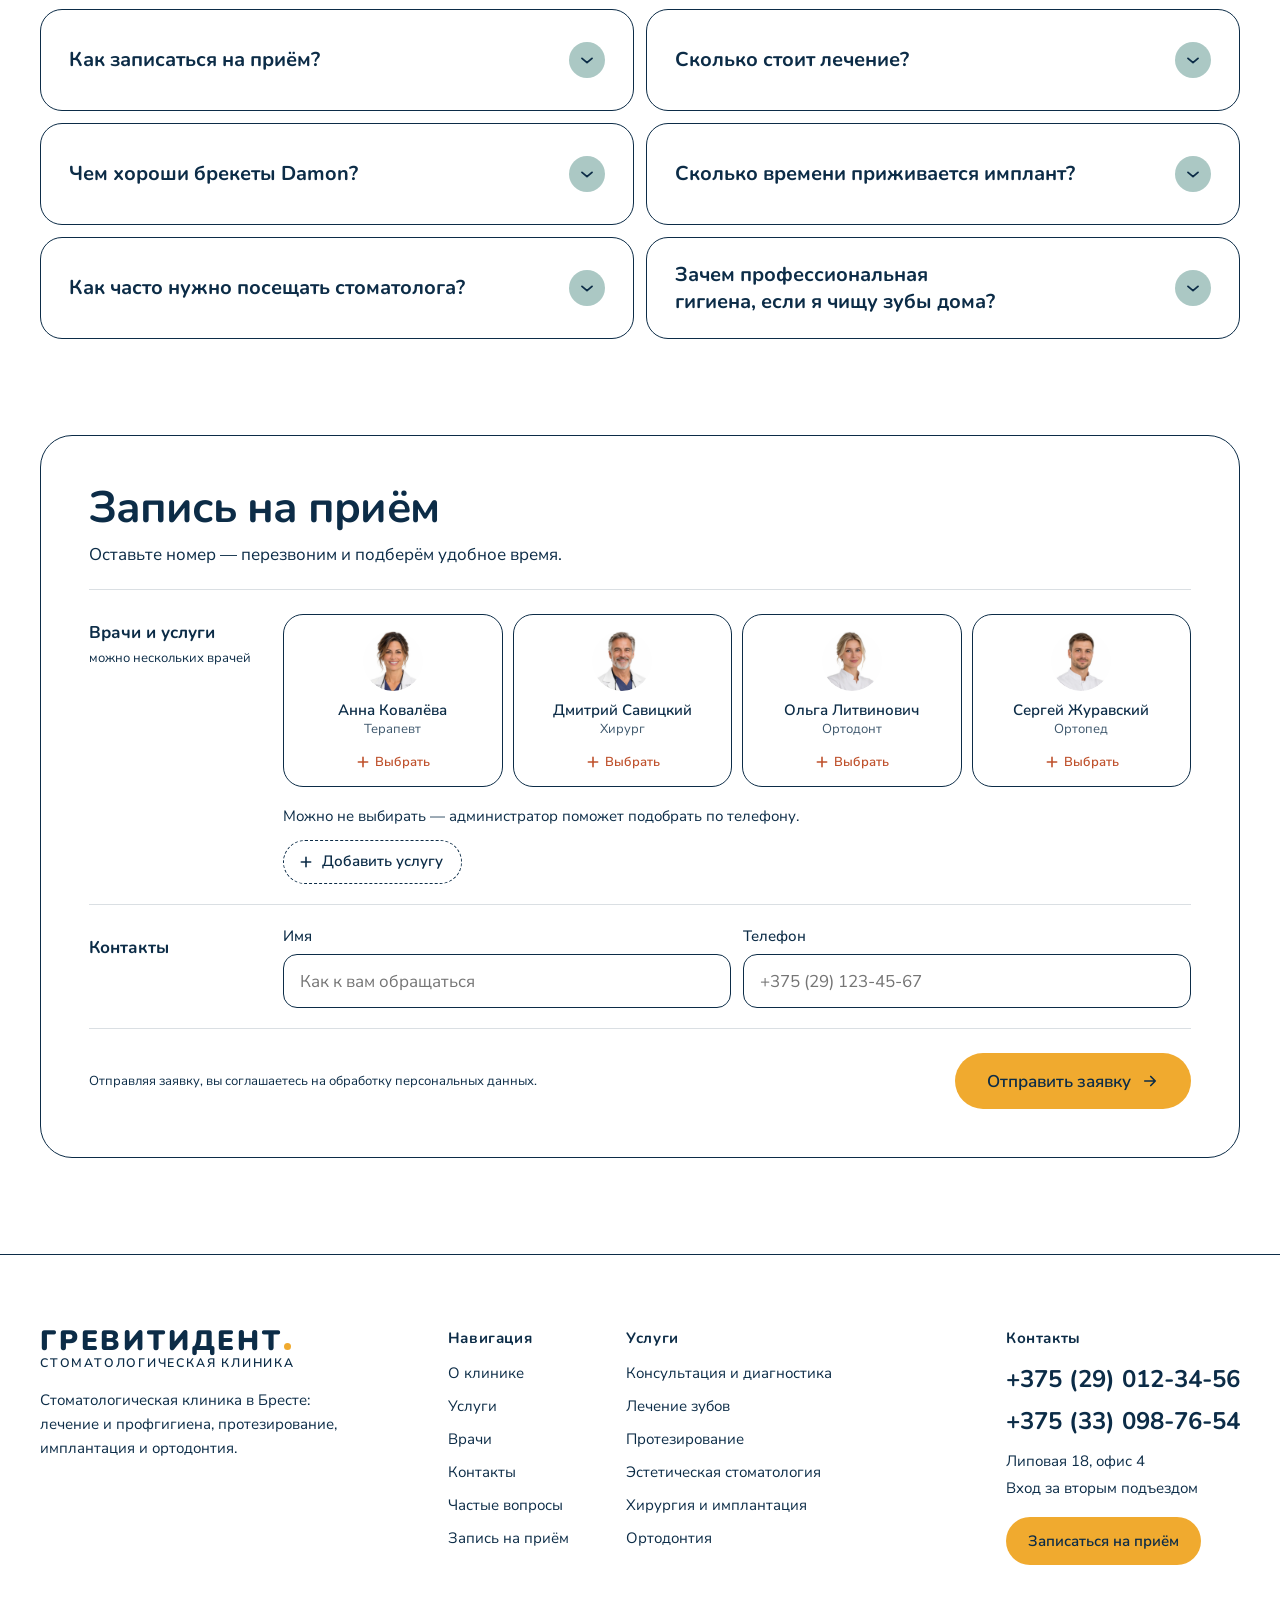
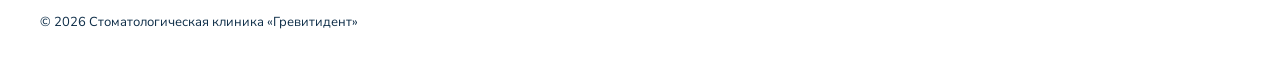
==== commit a674e17a: "Hero: a 1100 px copy of the photo for screens up to 480 px, 29 KB instead of 61" ====
--- a/index.html
+++ b/index.html
@@ -120,7 +120,7 @@
       </div>
     </div>
     <div class="hero__media">
-      <img class="hero__img" src="assets/img/hero.webp?v=3" alt="Стоматолог в кабинете клиники" fetchpriority="high">
+      <picture><source media="(max-width: 480px)" srcset="assets/img/hero-1100.webp"><img class="hero__img" src="assets/img/hero.webp?v=3" alt="Стоматолог в кабинете клиники" fetchpriority="high"></picture>
     </div>
   </div>
   <div class="hero__facts">
@@ -161,14 +161,14 @@
     </div>
     <div class="about__gallery">
       <figure class="about__ph about__ph--main">
-        <img src="assets/img/clinic/building.webp" alt="Здание клиники, вход с улицы" loading="lazy">
+        <picture><source media="(max-width: 480px)" srcset="assets/img/clinic/building-800.webp"><img src="assets/img/clinic/building.webp" alt="Здание клиники, вход с улицы" loading="lazy"></picture>
         <span class="about__chip"><svg class="ic" width="16" height="16" stroke-width="2" aria-hidden="true"><use href="#i-pin"/></svg>Брест, ул.&nbsp;Липовая&nbsp;18</span>
       </figure>
       <figure class="about__ph">
-        <img src="assets/img/clinic/reception.webp" alt="Холл и стойка администратора" loading="lazy">
+        <picture><source media="(max-width: 480px)" srcset="assets/img/clinic/reception-480.webp"><img src="assets/img/clinic/reception.webp" alt="Холл и стойка администратора" loading="lazy"></picture>
       </figure>
       <figure class="about__ph">
-        <img src="assets/img/clinic/cabinet.webp" alt="Стоматологический кабинет" loading="lazy">
+        <picture><source media="(max-width: 480px)" srcset="assets/img/clinic/cabinet-480.webp"><img src="assets/img/clinic/cabinet.webp" alt="Стоматологический кабинет" loading="lazy"></picture>
       </figure>
     </div>
     <div class="promise">
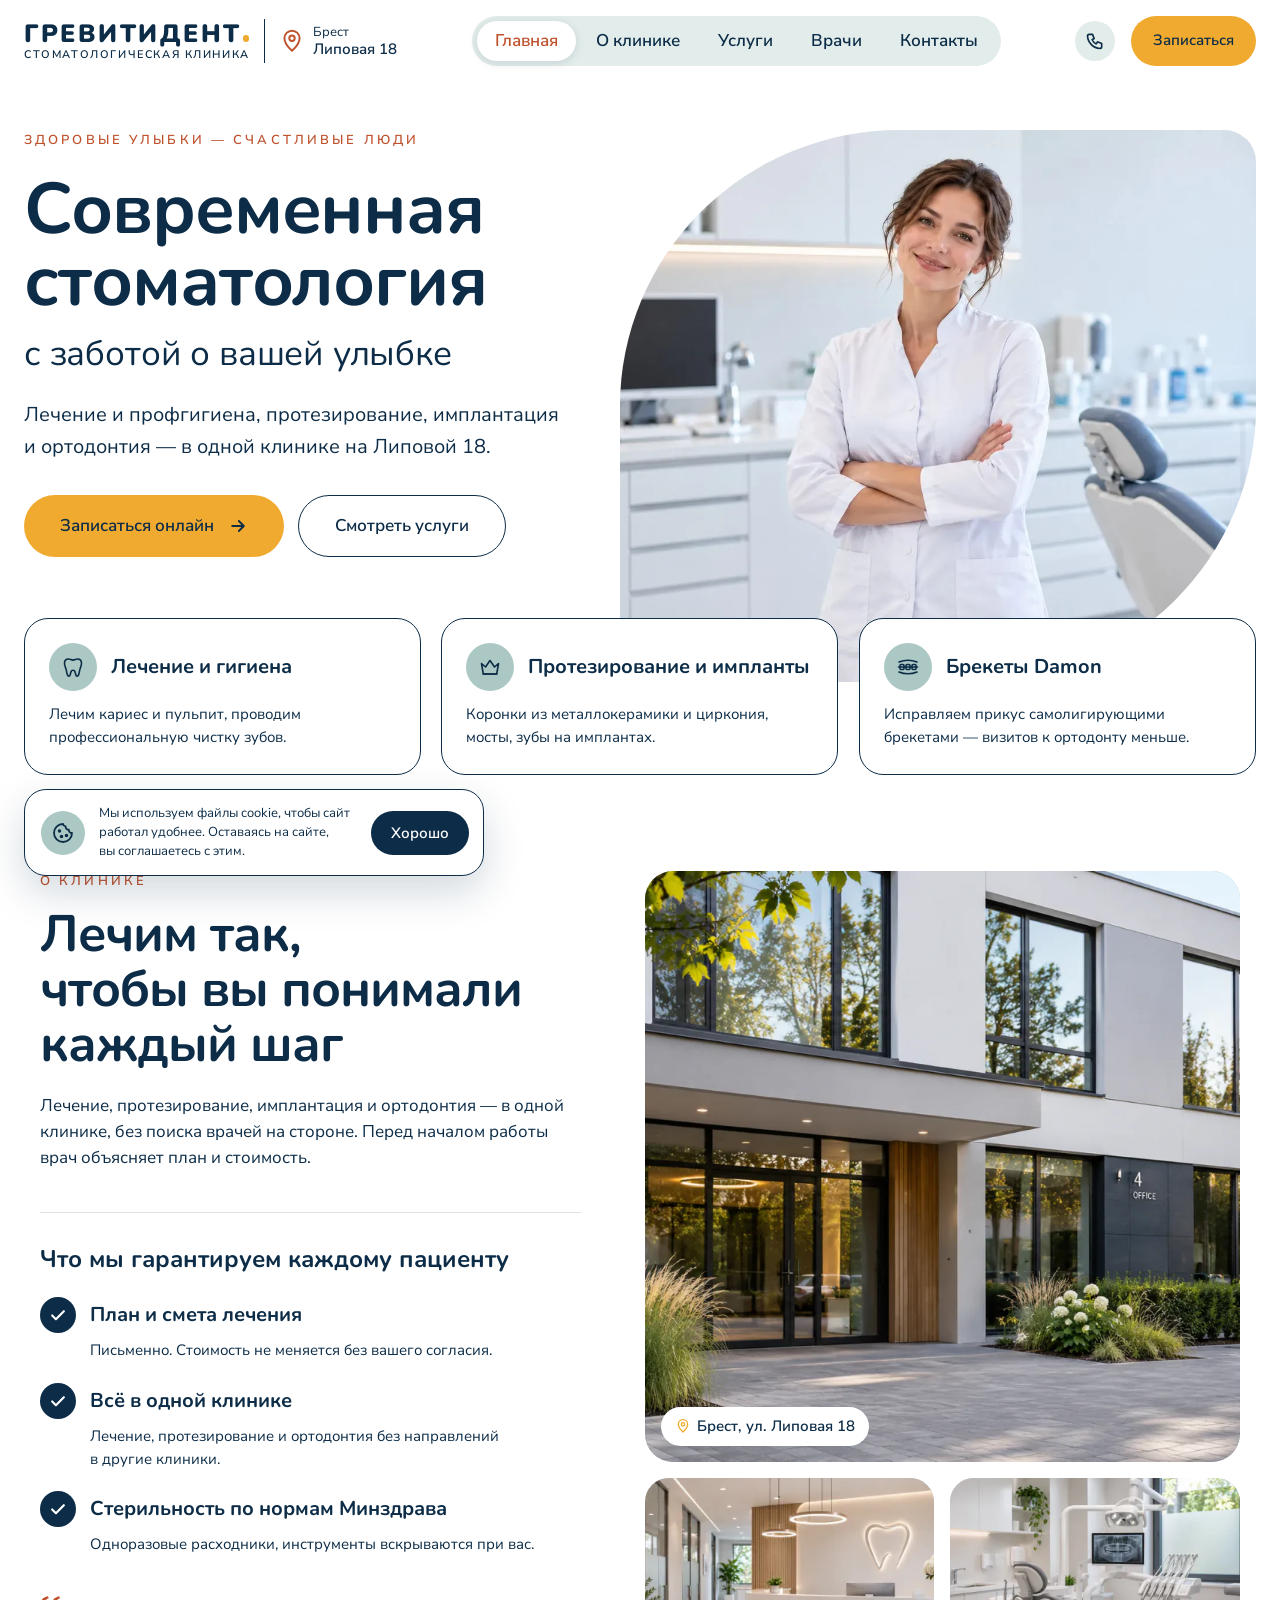
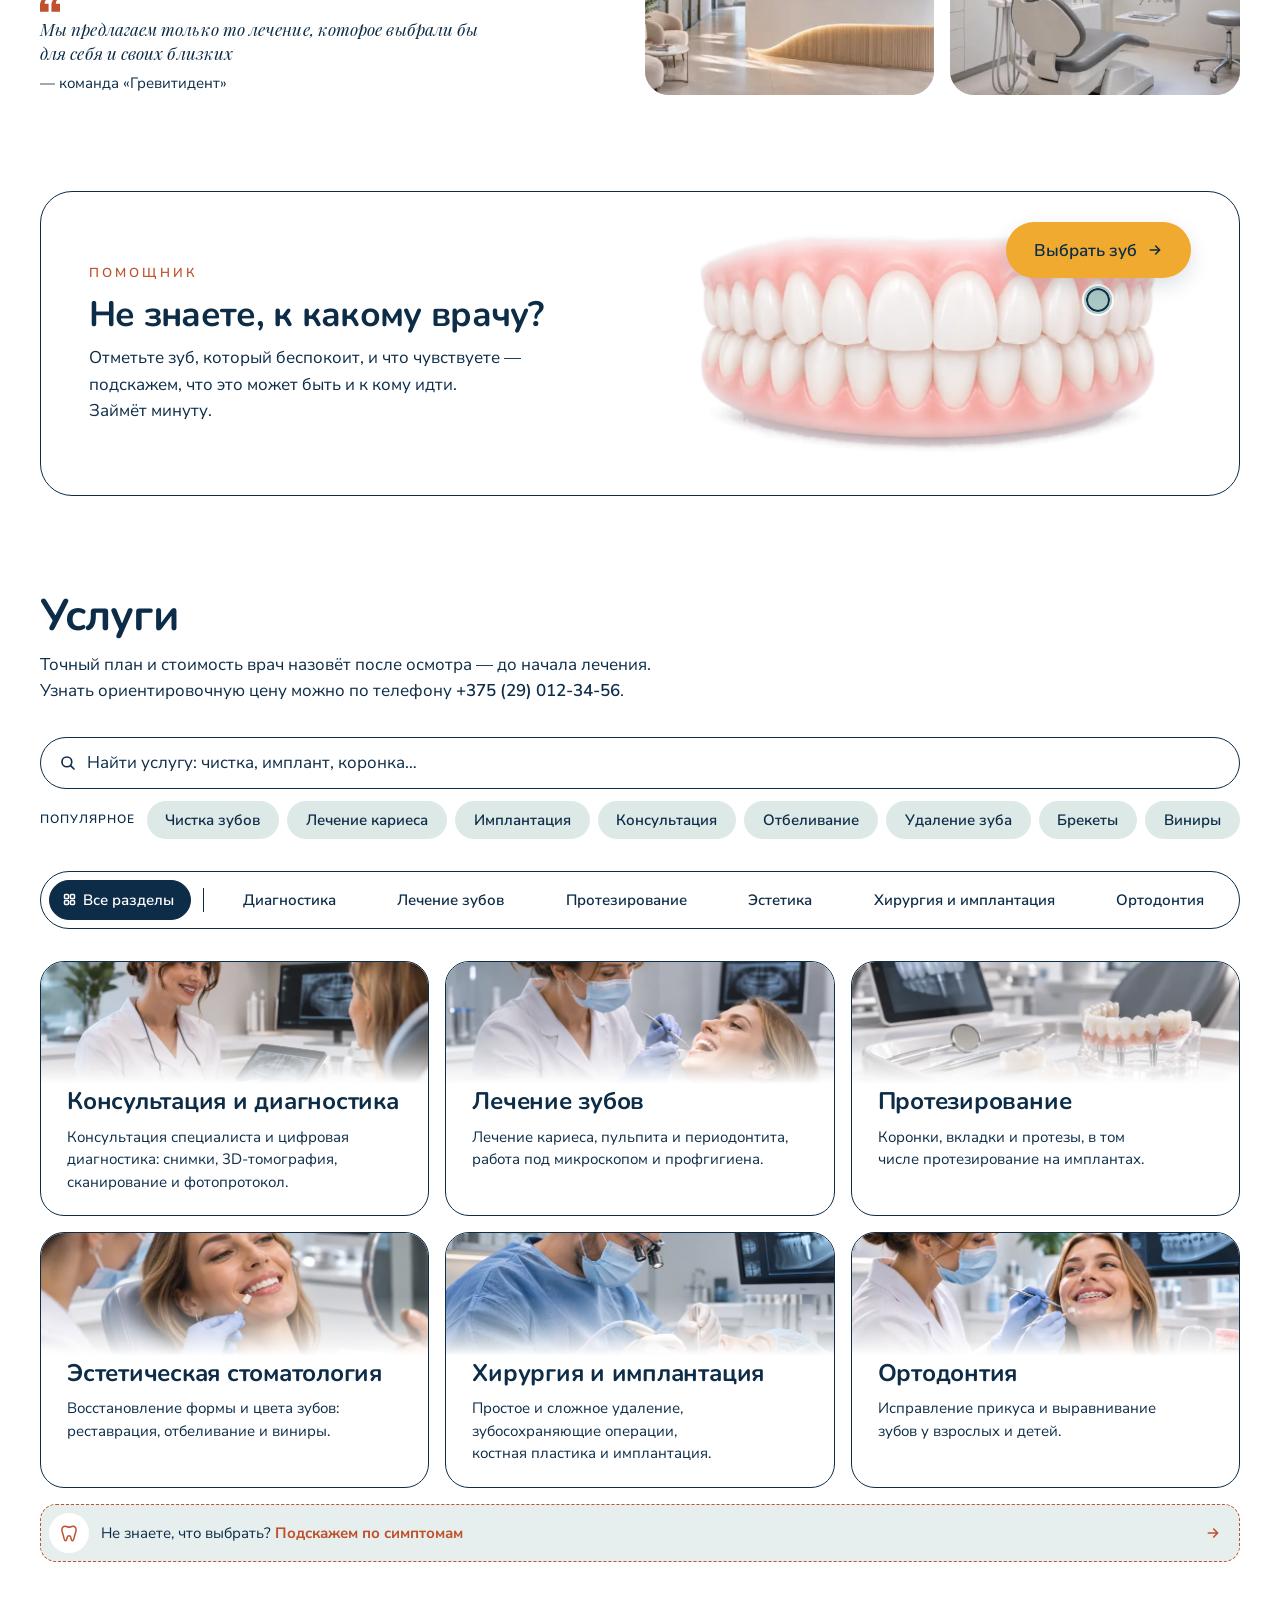
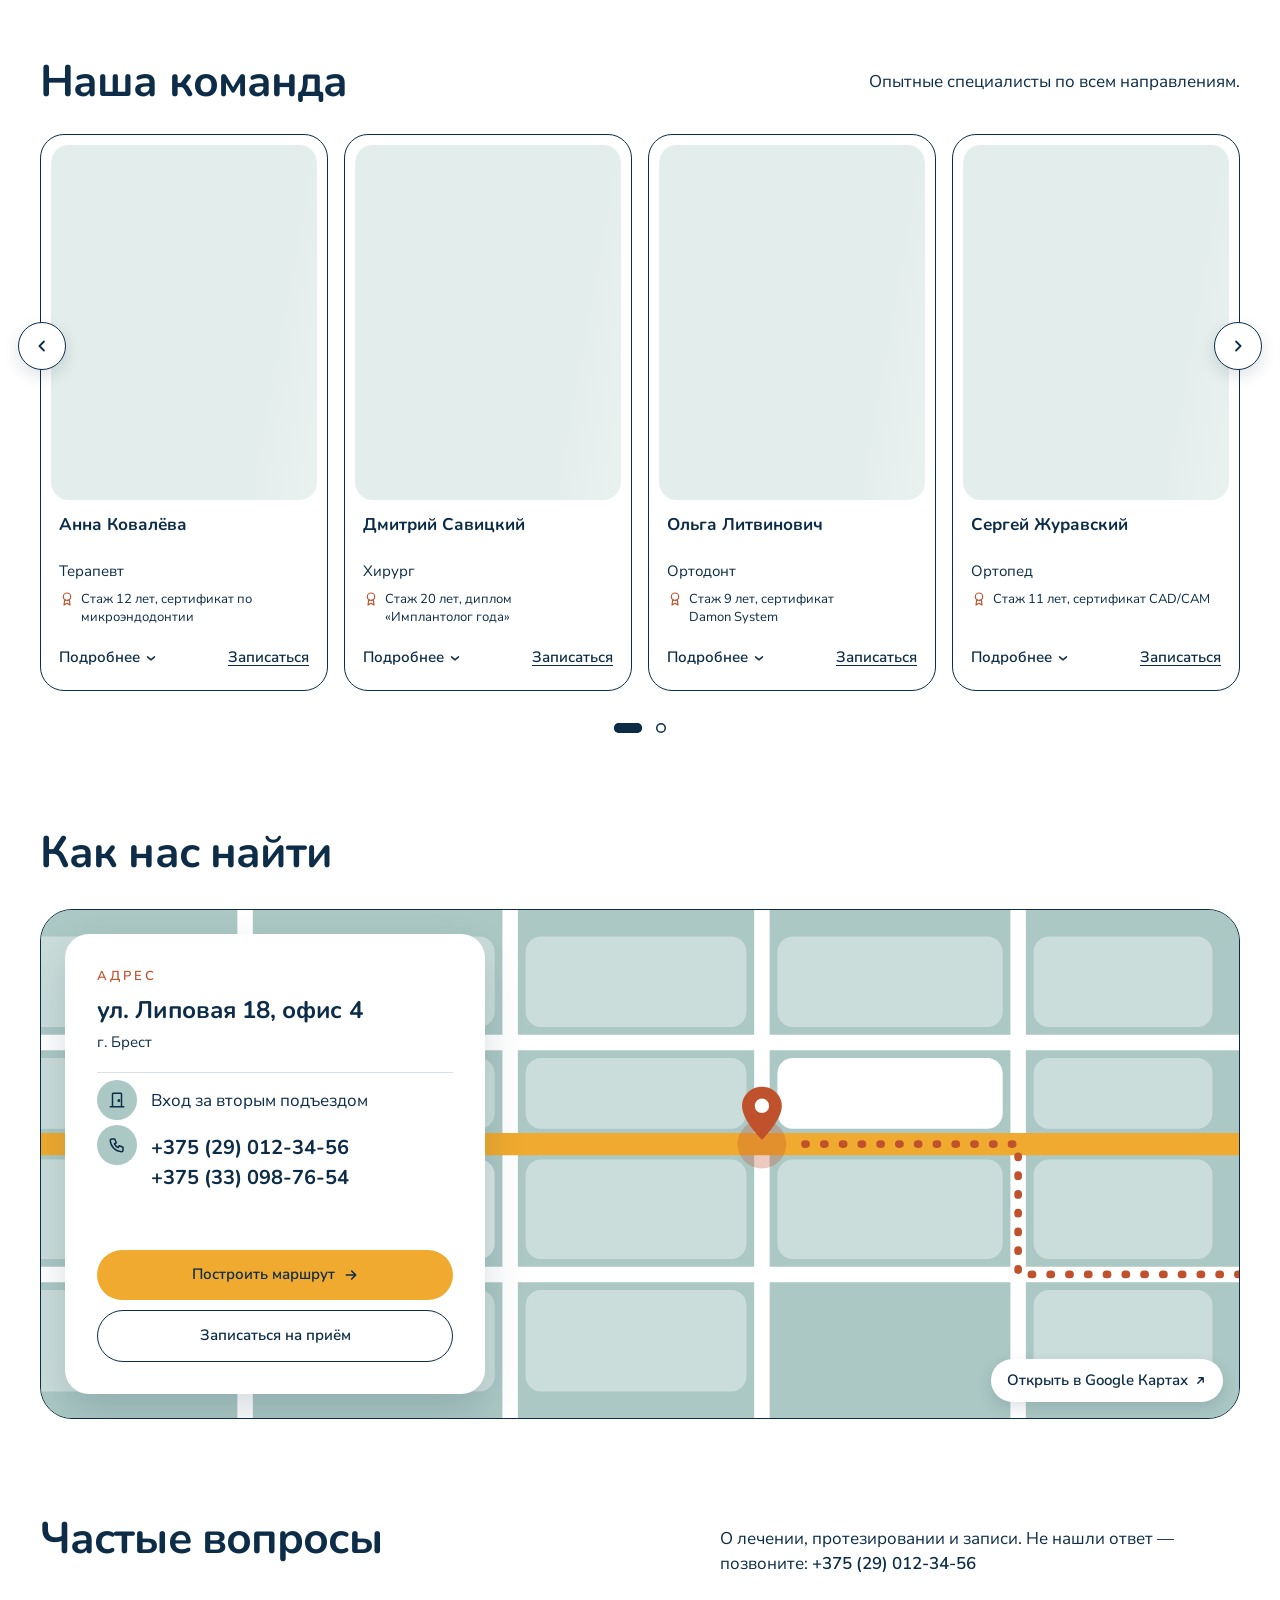
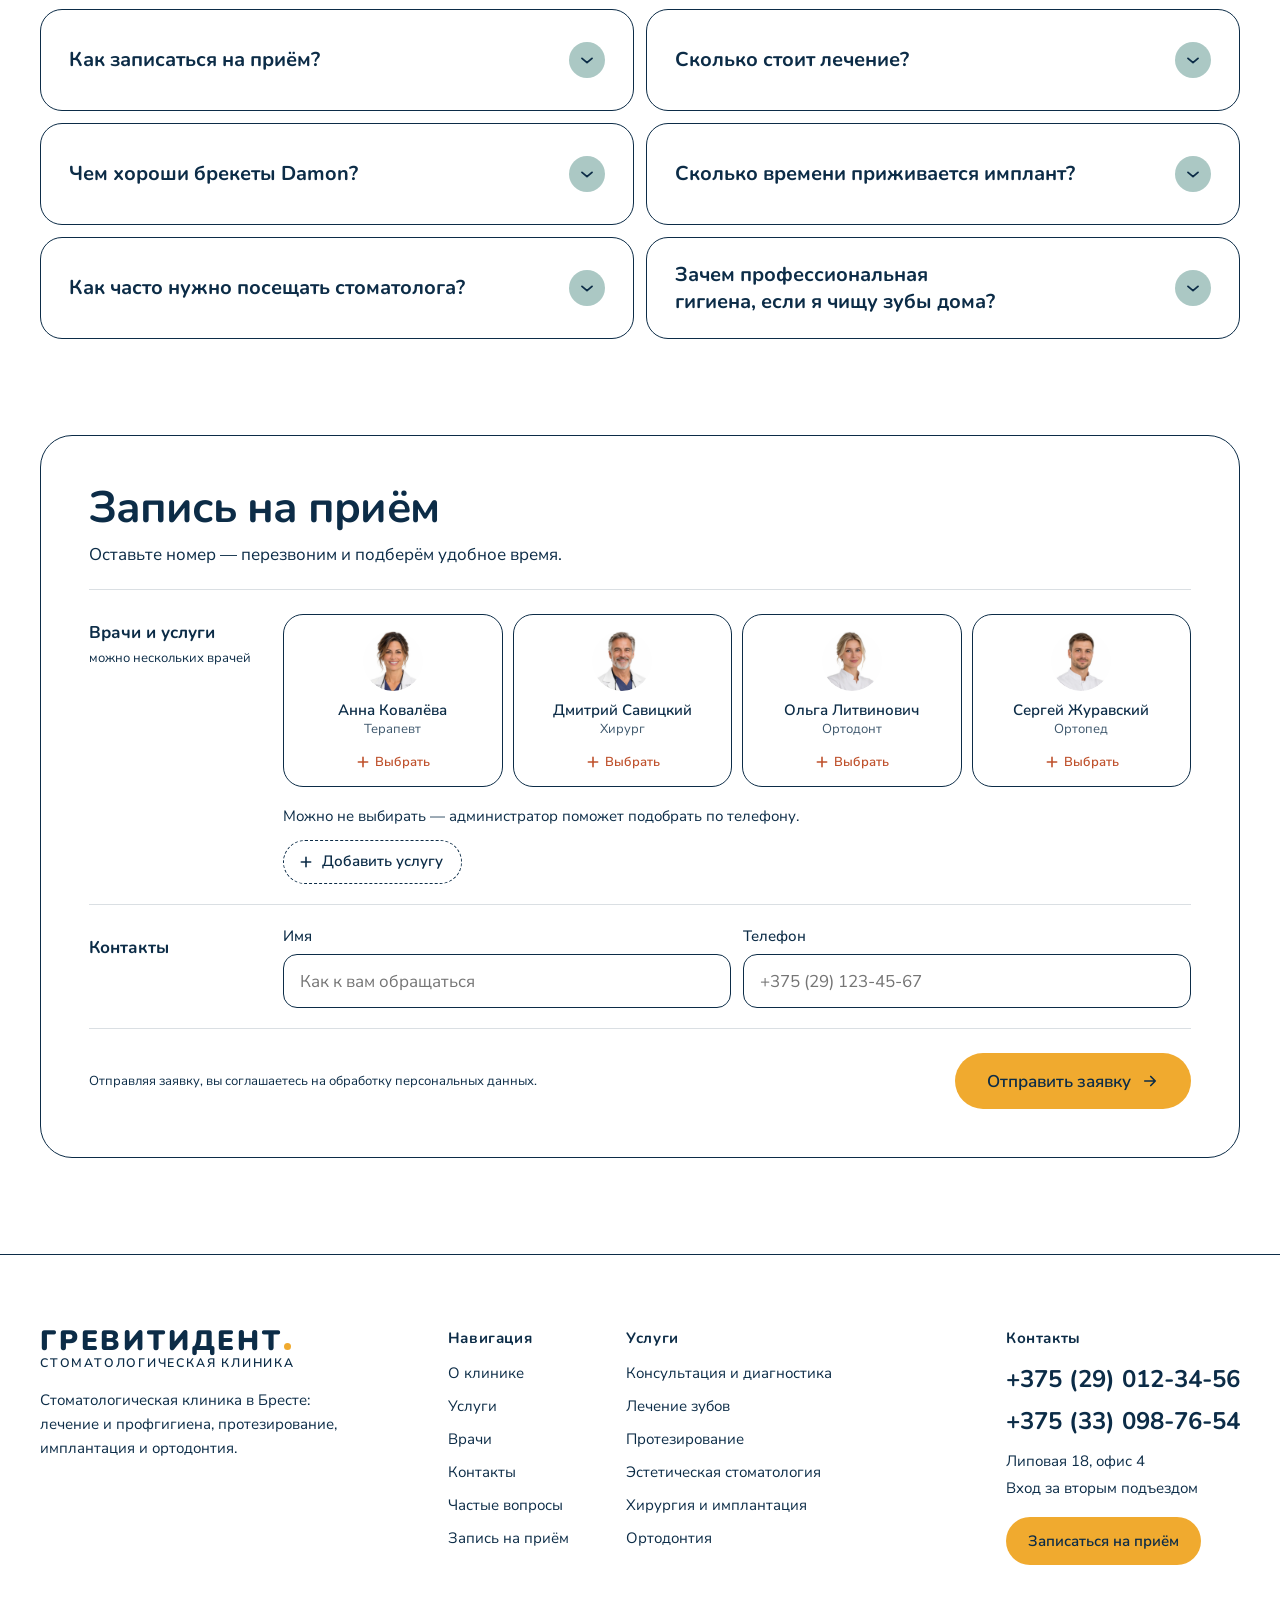
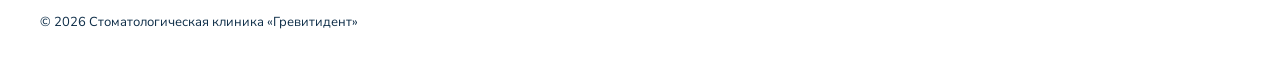
==== commit b833b6d1: "About: phone-size copies of the clinic photos (building 800 px, reception and cabinet 480 px) for sc" ====
--- a/index.html
+++ b/index.html
@@ -120,7 +120,7 @@
       </div>
     </div>
     <div class="hero__media">
-      <picture><source media="(max-width: 480px)" srcset="assets/img/hero-1100.webp"><img class="hero__img" src="assets/img/hero.webp?v=3" alt="Стоматолог в кабинете клиники" fetchpriority="high"></picture>
+      <img class="hero__img" src="assets/img/hero.webp?v=3" alt="Стоматолог в кабинете клиники" fetchpriority="high">
     </div>
   </div>
   <div class="hero__facts">
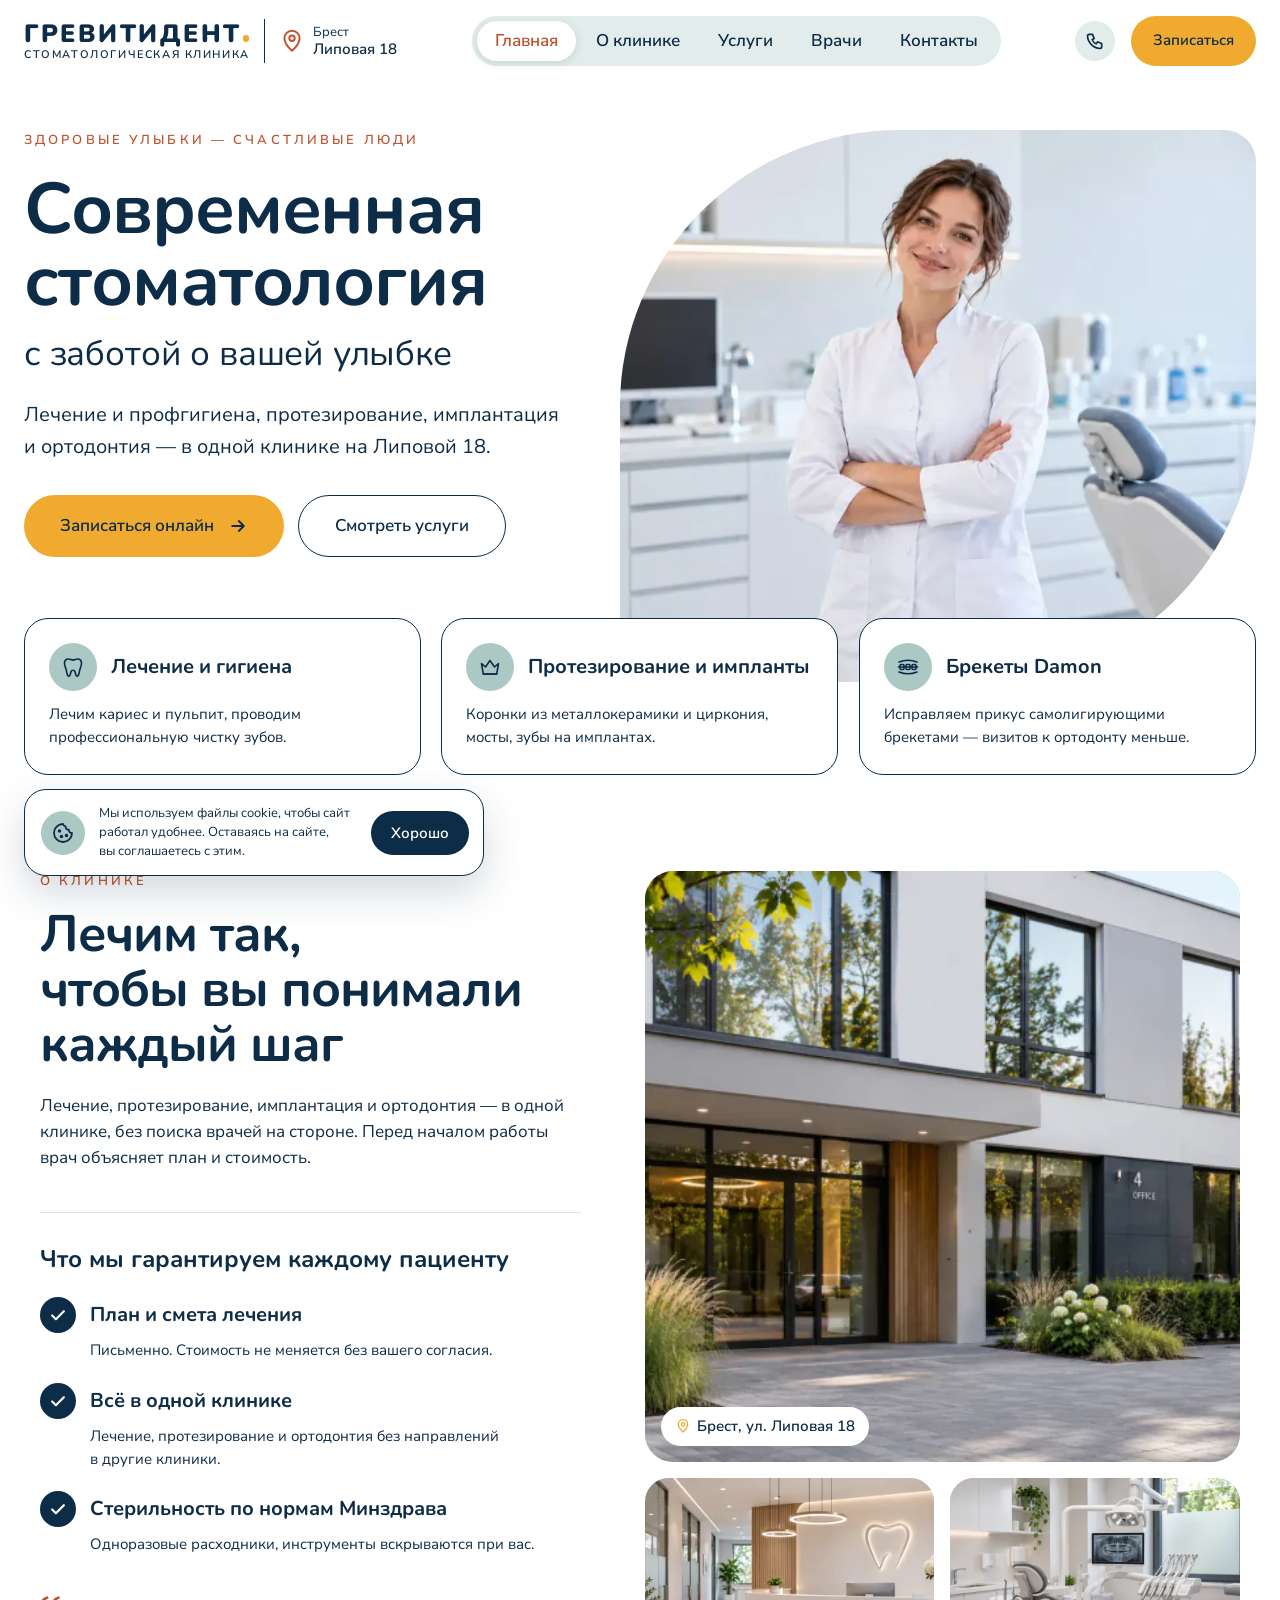
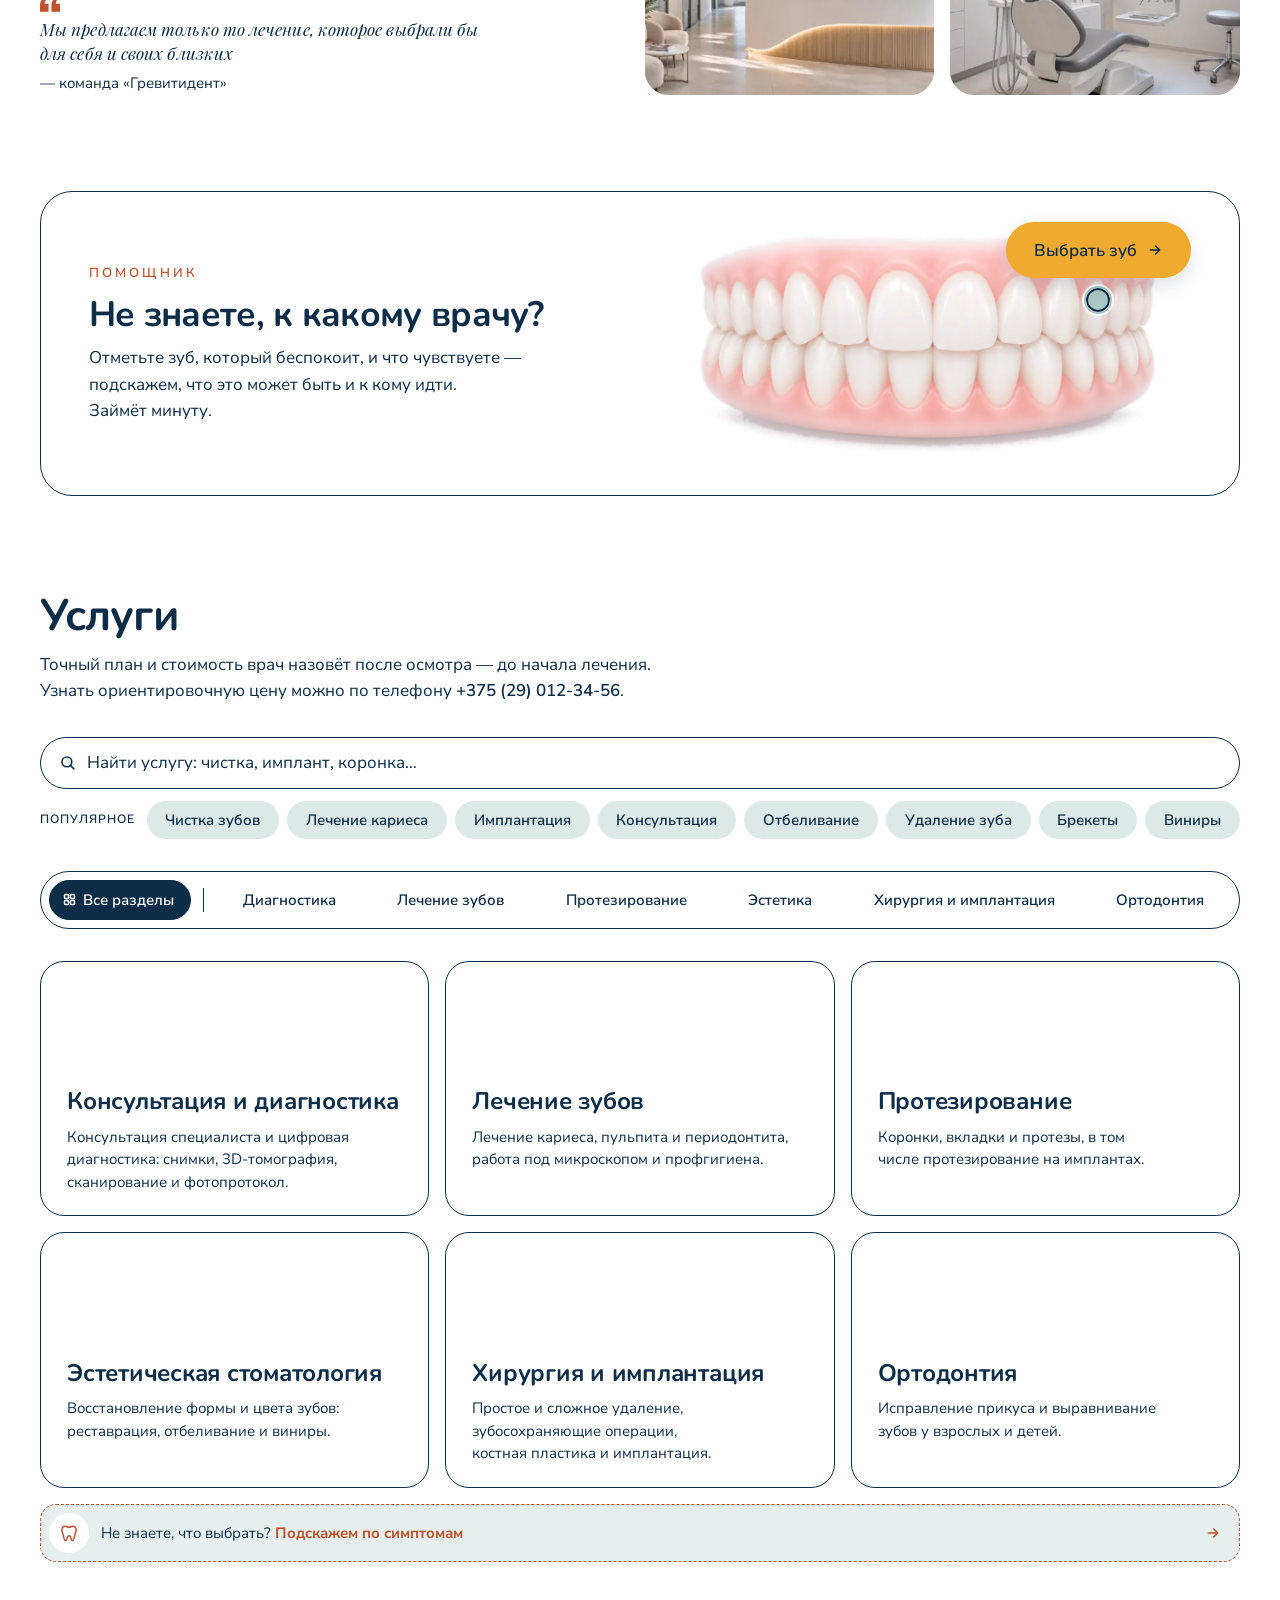
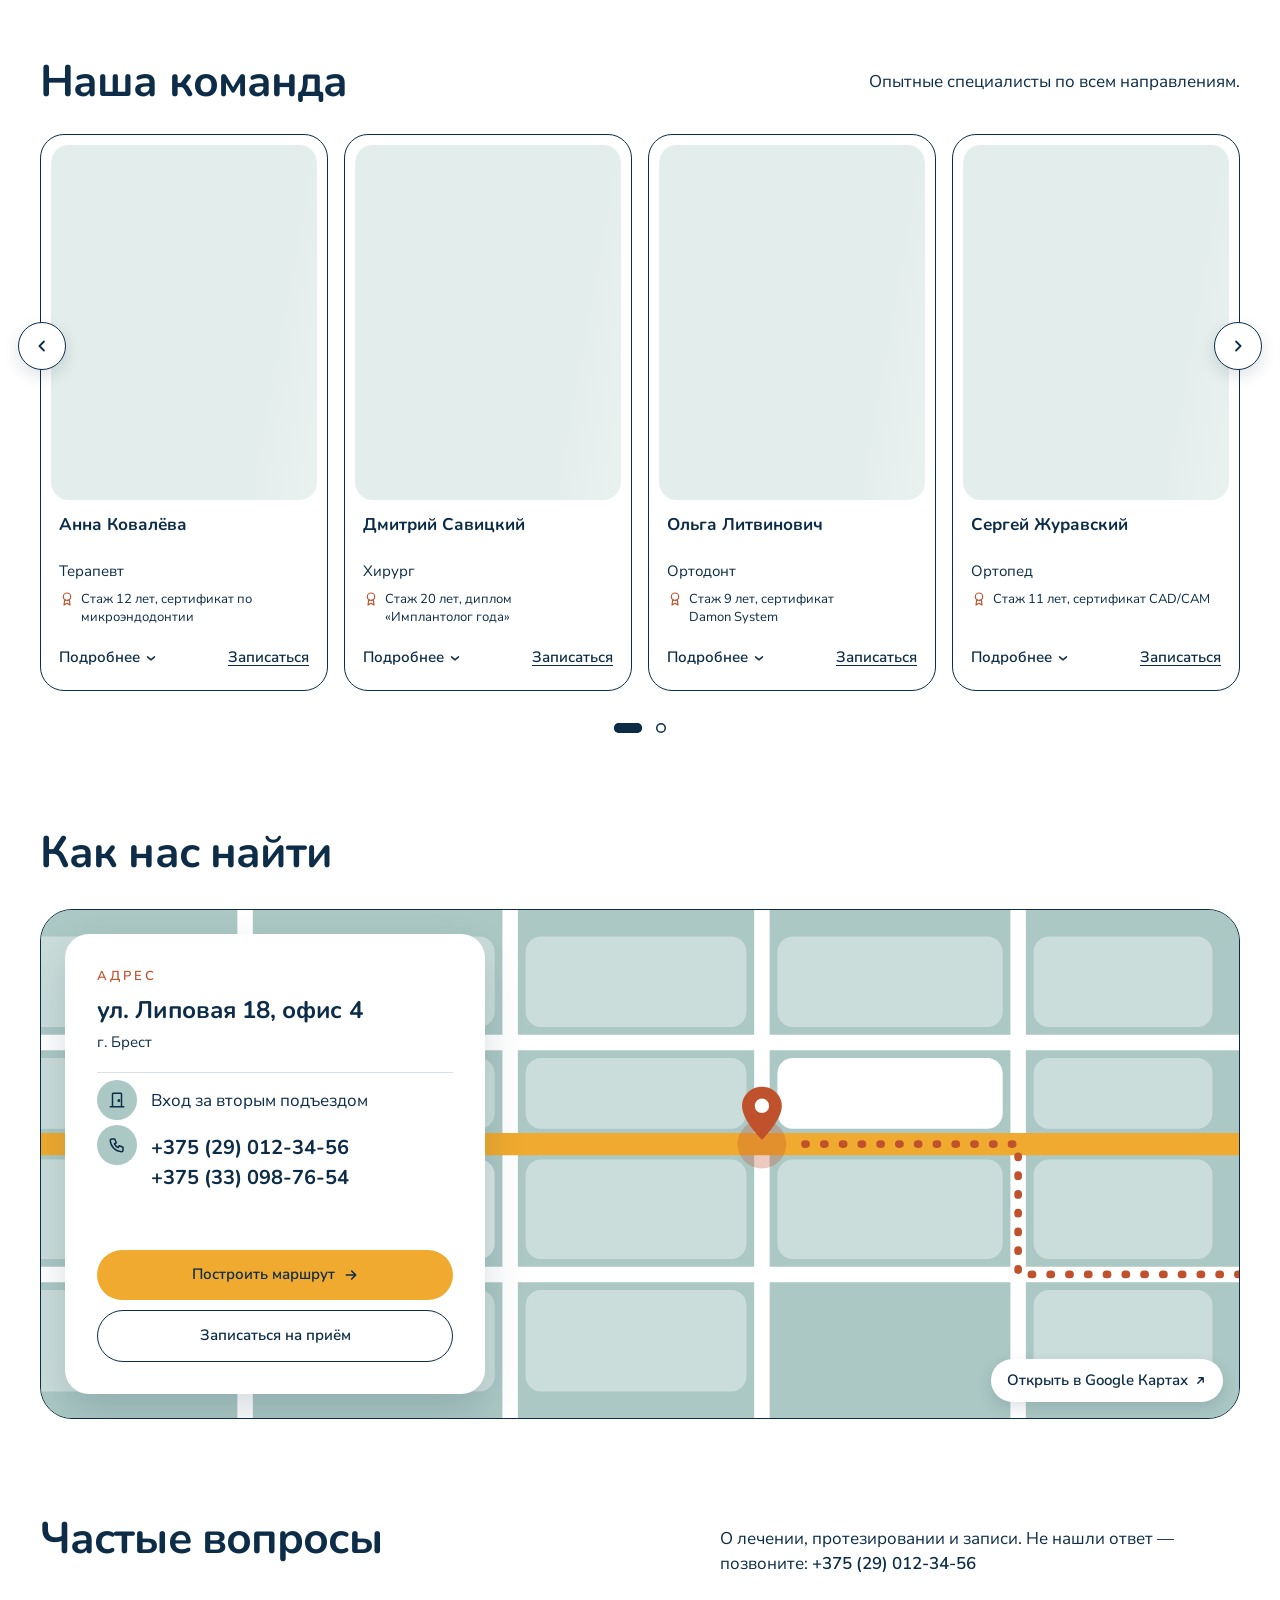
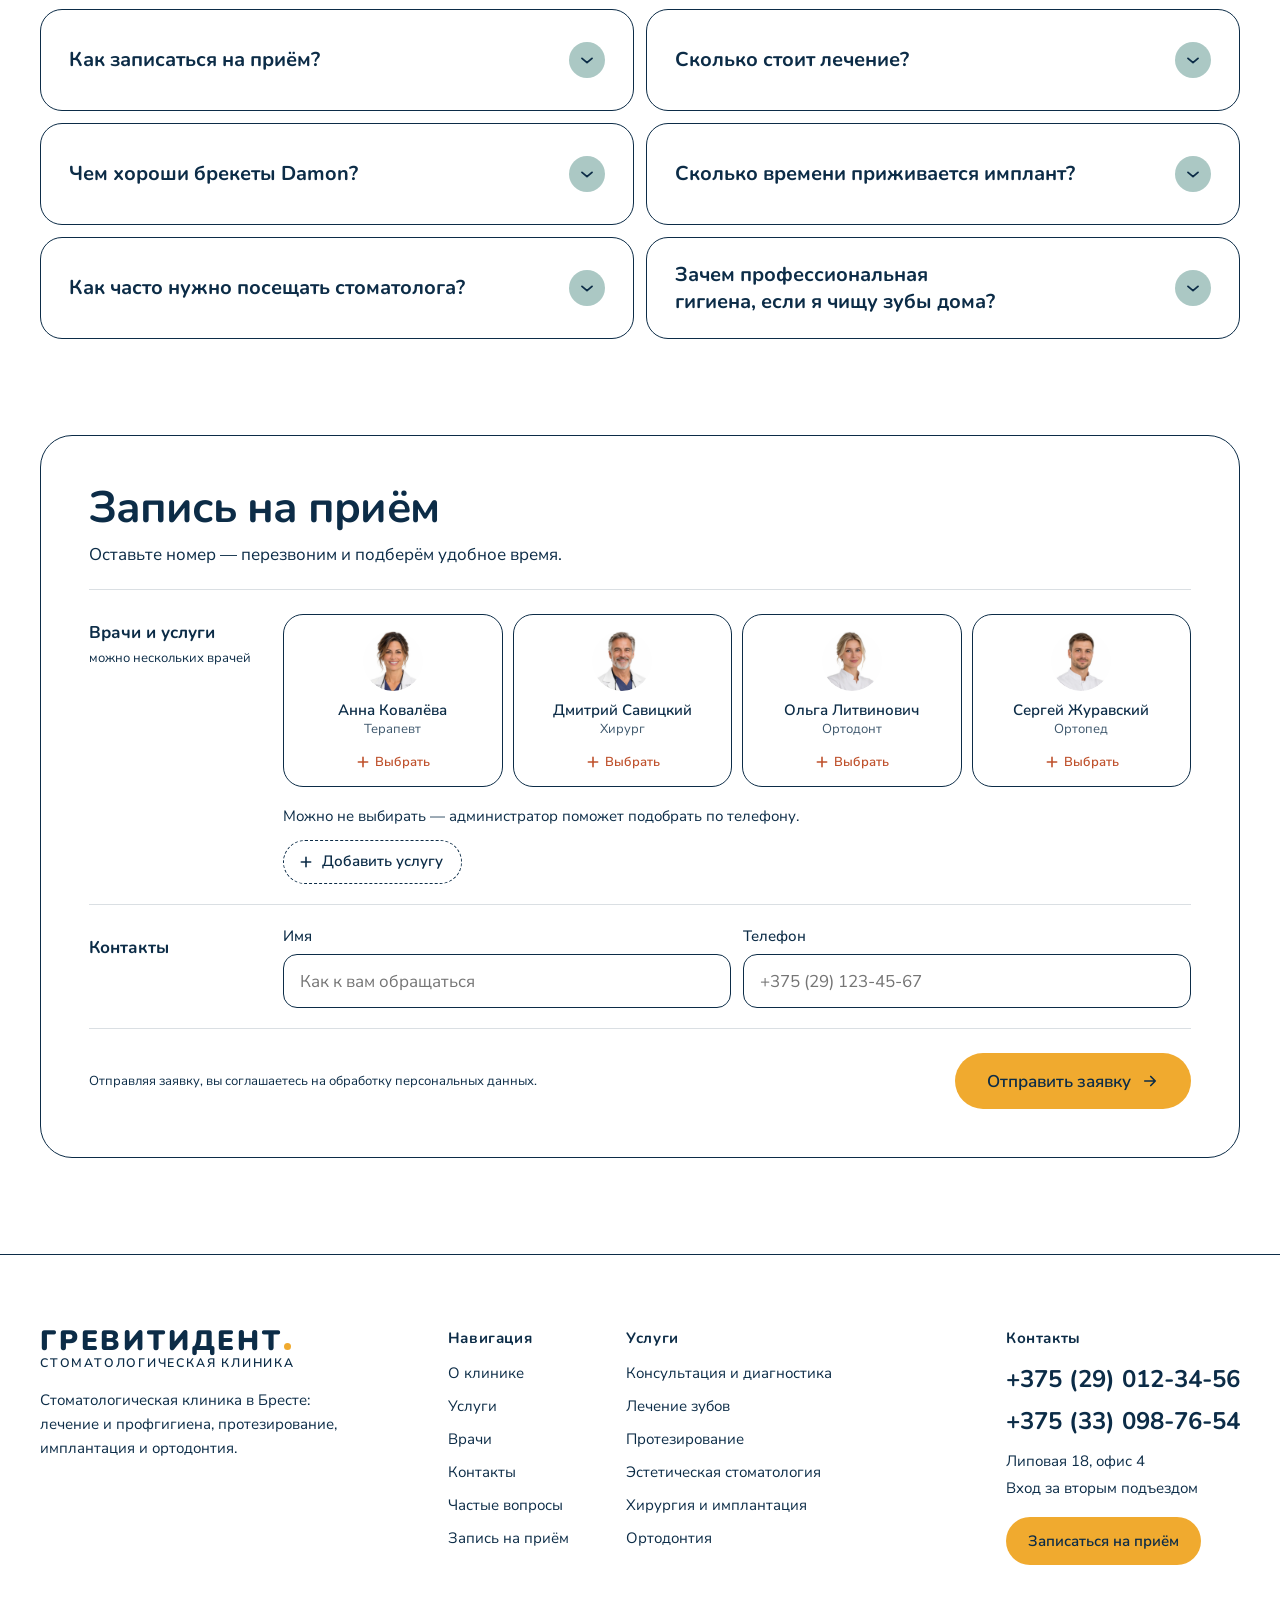
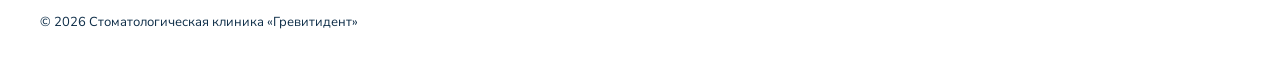
==== commit e19d78e7: "Services on phones: the open category's tab thumbnails use the 360 px copies the cards already loade" ====
--- a/index.html
+++ b/index.html
@@ -37,11 +37,11 @@
   // deferred scripts have run (or failed) by now: without main.js nothing would ever show the sections
   document.addEventListener('DOMContentLoaded', () => { if (!h.classList.contains('reveal-live')) h.classList.remove('reveal-on'); });
 }</script>
-<link rel="stylesheet" href="assets/css/style.css?v=20261128b">
-<script src="assets/js/header.js?v=20261128b" defer></script>
-<script src="assets/js/data.js?v=20261128b" defer></script>
-<script src="assets/js/form.js?v=20261128b" defer></script>
-<script src="assets/js/main.js?v=20261128b" defer></script>
+<link rel="stylesheet" href="assets/css/style.css?v=20261128c">
+<script src="assets/js/header.js?v=20261128c" defer></script>
+<script src="assets/js/data.js?v=20261128c" defer></script>
+<script src="assets/js/form.js?v=20261128c" defer></script>
+<script src="assets/js/main.js?v=20261128c" defer></script>
 </head>
 <body>
 <a class="skip" href="#main">Перейти к содержимому</a>
@@ -120,7 +120,7 @@
       </div>
     </div>
     <div class="hero__media">
-      <img class="hero__img" src="assets/img/hero.webp?v=3" alt="Стоматолог в кабинете клиники" fetchpriority="high">
+      <picture><source media="(max-width: 480px)" srcset="assets/img/hero-1100.webp"><img class="hero__img" src="assets/img/hero.webp?v=3" alt="Стоматолог в кабинете клиники" fetchpriority="high"></picture>
     </div>
   </div>
   <div class="hero__facts">
@@ -236,32 +236,32 @@
     <div class="svc-bar-box" id="svc-bar-box"></div>
     <div class="svc-grid grid-in" id="svc-grid">
       <button type="button" class="svc-card" data-act="cat" data-cat="diag">
-        <span class="svc-card__photo" aria-hidden="true"><img src="assets/img/services/diag-800.webp" srcset="assets/img/services/diag-800.webp 800w, assets/img/services/diag.webp 1600w" sizes="(max-width: 760px) 100vw, 400px" alt="" loading="lazy"></span>
+        <span class="svc-card__photo" aria-hidden="true"><picture><source media="(max-width: 640px)" srcset="assets/img/services/diag-360.webp"><img src="assets/img/services/diag-800.webp" srcset="assets/img/services/diag-800.webp 800w, assets/img/services/diag.webp 1600w" sizes="(max-width: 760px) 100vw, 400px" alt="" loading="lazy"></picture></span>
         <span class="svc-card__name">Консультация и&nbsp;диагностика</span>
         <span class="svc-card__desc">Консультация специалиста и&nbsp;цифровая диагностика: снимки, 3D-томография, сканирование и&nbsp;фотопротокол.</span>
       </button>
       <button type="button" class="svc-card" data-act="cat" data-cat="treat">
-        <span class="svc-card__photo" aria-hidden="true"><img src="assets/img/services/treat-800.webp" srcset="assets/img/services/treat-800.webp 800w, assets/img/services/treat.webp 1600w" sizes="(max-width: 760px) 100vw, 400px" alt="" loading="lazy"></span>
+        <span class="svc-card__photo" aria-hidden="true"><picture><source media="(max-width: 640px)" srcset="assets/img/services/treat-360.webp"><img src="assets/img/services/treat-800.webp" srcset="assets/img/services/treat-800.webp 800w, assets/img/services/treat.webp 1600w" sizes="(max-width: 760px) 100vw, 400px" alt="" loading="lazy"></picture></span>
         <span class="svc-card__name">Лечение зубов</span>
         <span class="svc-card__desc">Лечение кариеса, пульпита и&nbsp;периодонтита, работа под&nbsp;микроскопом и&nbsp;профгигиена.</span>
       </button>
       <button type="button" class="svc-card" data-act="cat" data-cat="prost">
-        <span class="svc-card__photo" aria-hidden="true"><img src="assets/img/services/prost-800.webp" srcset="assets/img/services/prost-800.webp 800w, assets/img/services/prost.webp 1600w" sizes="(max-width: 760px) 100vw, 400px" alt="" loading="lazy"></span>
+        <span class="svc-card__photo" aria-hidden="true"><picture><source media="(max-width: 640px)" srcset="assets/img/services/prost-360.webp"><img src="assets/img/services/prost-800.webp" srcset="assets/img/services/prost-800.webp 800w, assets/img/services/prost.webp 1600w" sizes="(max-width: 760px) 100vw, 400px" alt="" loading="lazy"></picture></span>
         <span class="svc-card__name">Протезирование</span>
         <span class="svc-card__desc">Коронки, вкладки и&nbsp;протезы, в&nbsp;том числе протезирование на&nbsp;имплантах.</span>
       </button>
       <button type="button" class="svc-card" data-act="cat" data-cat="aesthetic">
-        <span class="svc-card__photo" aria-hidden="true"><img src="assets/img/services/aesthetic-800.webp" srcset="assets/img/services/aesthetic-800.webp 800w, assets/img/services/aesthetic.webp 1600w" sizes="(max-width: 760px) 100vw, 400px" alt="" loading="lazy"></span>
+        <span class="svc-card__photo" aria-hidden="true"><picture><source media="(max-width: 640px)" srcset="assets/img/services/aesthetic-360.webp"><img src="assets/img/services/aesthetic-800.webp" srcset="assets/img/services/aesthetic-800.webp 800w, assets/img/services/aesthetic.webp 1600w" sizes="(max-width: 760px) 100vw, 400px" alt="" loading="lazy"></picture></span>
         <span class="svc-card__name">Эстетическая стоматология</span>
         <span class="svc-card__desc">Восстановление формы и&nbsp;цвета зубов: реставрация, отбеливание и&nbsp;виниры.</span>
       </button>
       <button type="button" class="svc-card" data-act="cat" data-cat="surgery">
-        <span class="svc-card__photo" aria-hidden="true"><img src="assets/img/services/surgery-800.webp" srcset="assets/img/services/surgery-800.webp 800w, assets/img/services/surgery.webp 1600w" sizes="(max-width: 760px) 100vw, 400px" alt="" loading="lazy"></span>
+        <span class="svc-card__photo" aria-hidden="true"><picture><source media="(max-width: 640px)" srcset="assets/img/services/surgery-360.webp"><img src="assets/img/services/surgery-800.webp" srcset="assets/img/services/surgery-800.webp 800w, assets/img/services/surgery.webp 1600w" sizes="(max-width: 760px) 100vw, 400px" alt="" loading="lazy"></picture></span>
         <span class="svc-card__name">Хирургия и&nbsp;имплантация</span>
         <span class="svc-card__desc">Простое и&nbsp;сложное удаление, зубосохраняющие операции, костная пластика и&nbsp;имплантация.</span>
       </button>
       <button type="button" class="svc-card" data-act="cat" data-cat="ortho">
-        <span class="svc-card__photo" aria-hidden="true"><img src="assets/img/services/ortho-800.webp" srcset="assets/img/services/ortho-800.webp 800w, assets/img/services/ortho.webp 1600w" sizes="(max-width: 760px) 100vw, 400px" alt="" loading="lazy"></span>
+        <span class="svc-card__photo" aria-hidden="true"><picture><source media="(max-width: 640px)" srcset="assets/img/services/ortho-360.webp"><img src="assets/img/services/ortho-800.webp" srcset="assets/img/services/ortho-800.webp 800w, assets/img/services/ortho.webp 1600w" sizes="(max-width: 760px) 100vw, 400px" alt="" loading="lazy"></picture></span>
         <span class="svc-card__name">Ортодонтия</span>
         <span class="svc-card__desc">Исправление прикуса и&nbsp;выравнивание зубов у&nbsp;взрослых и&nbsp;детей.</span>
       </button>
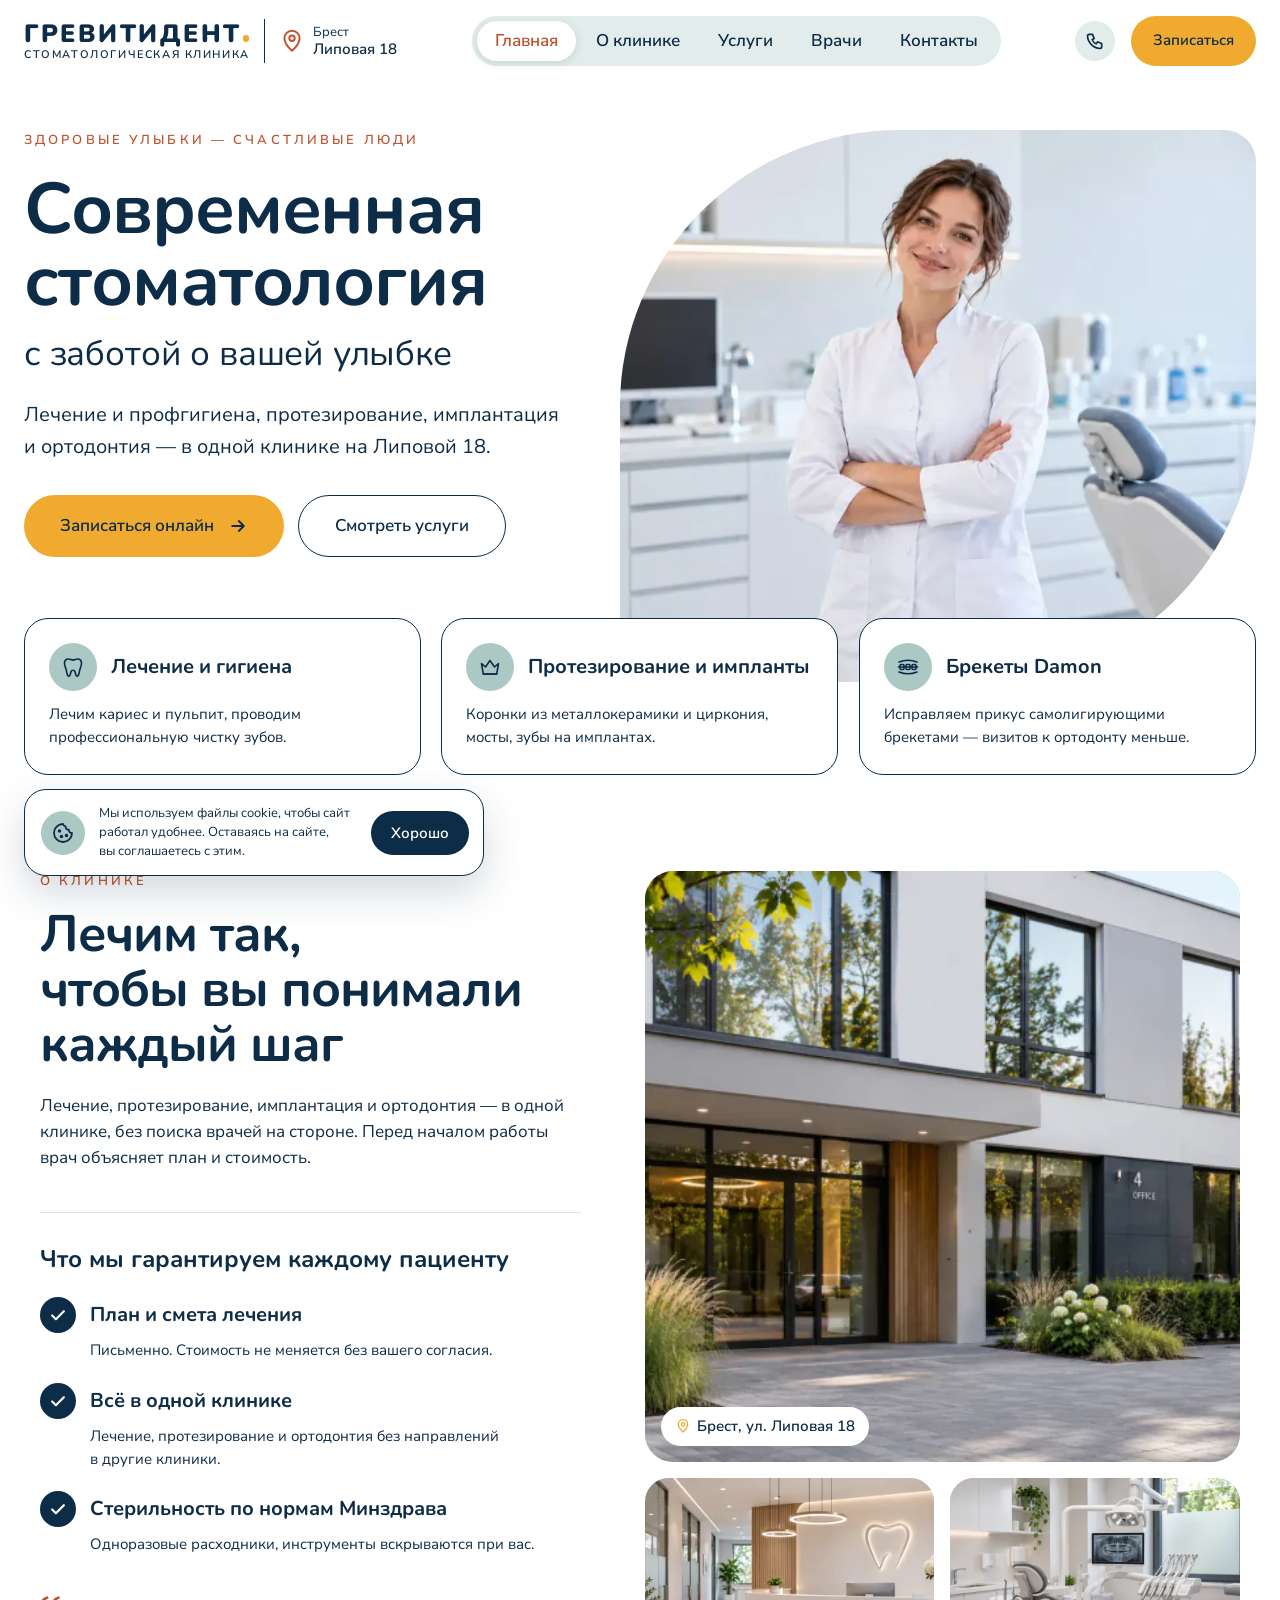
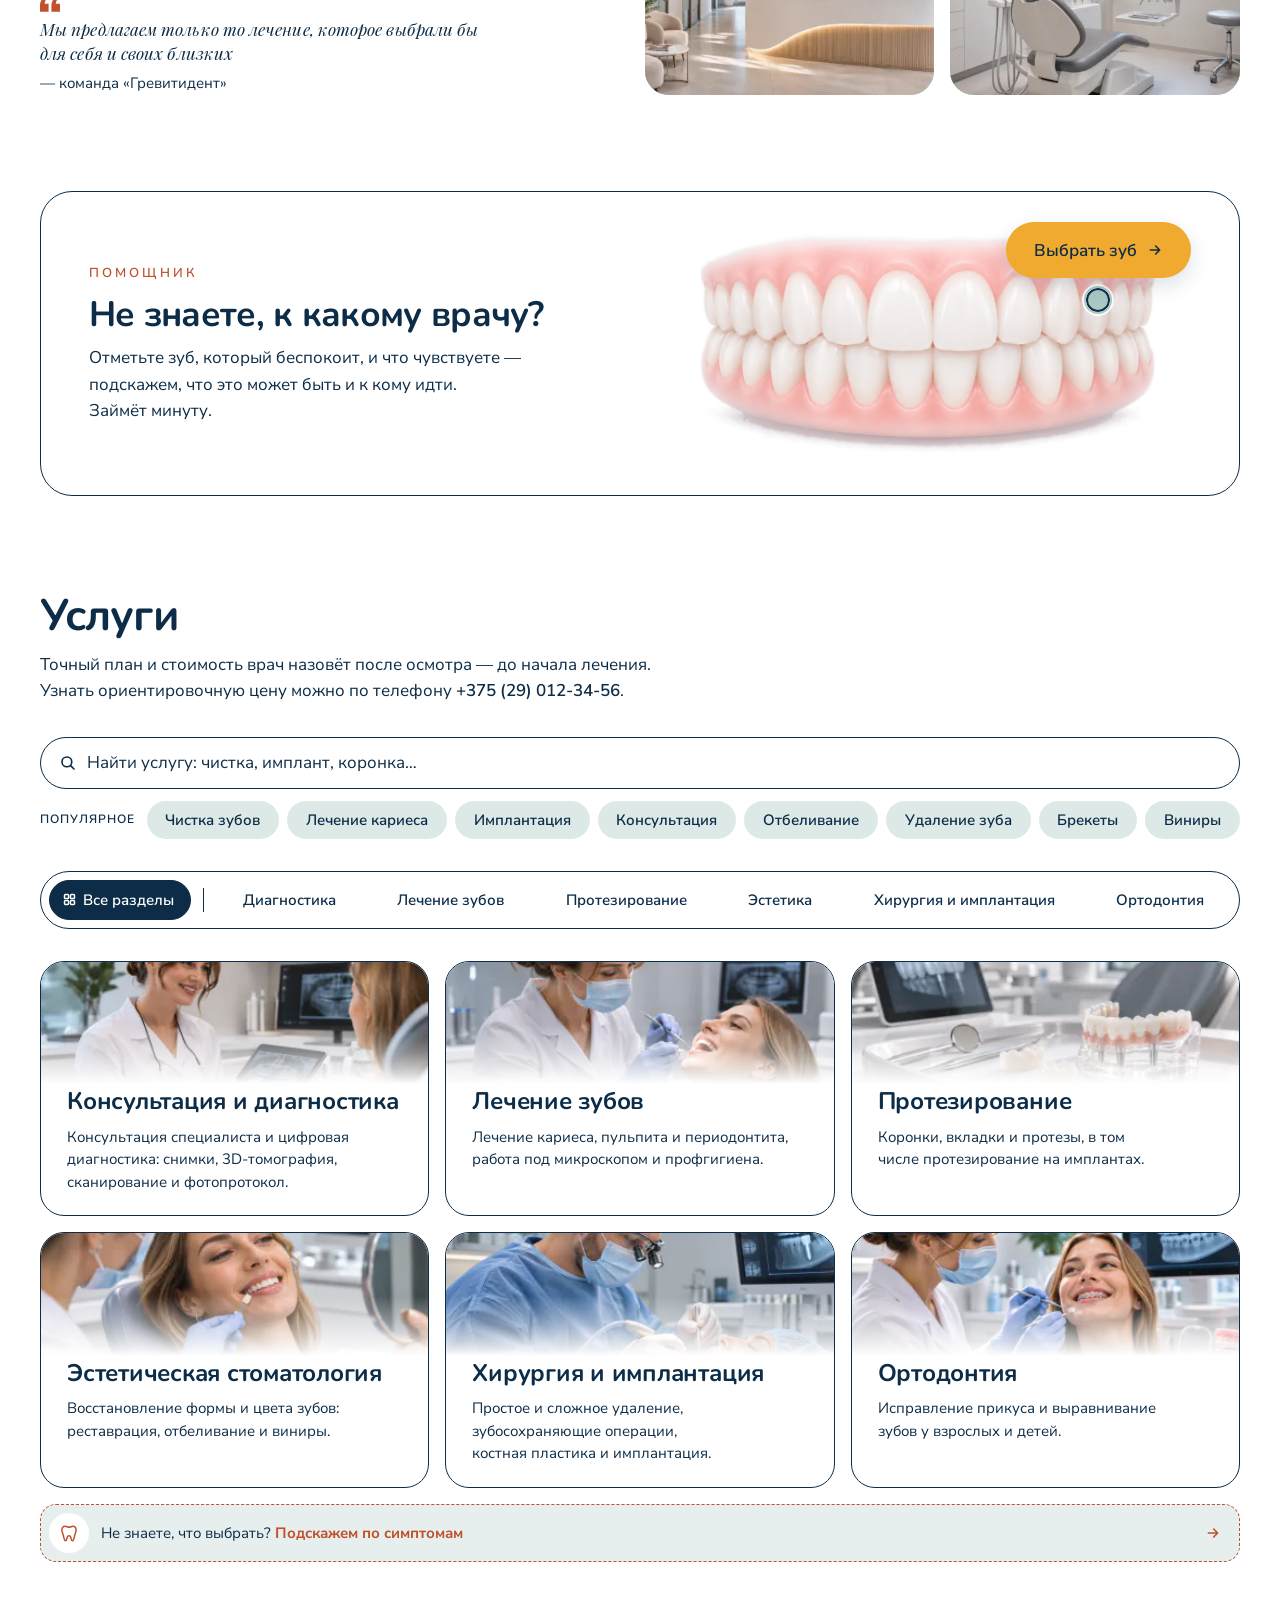
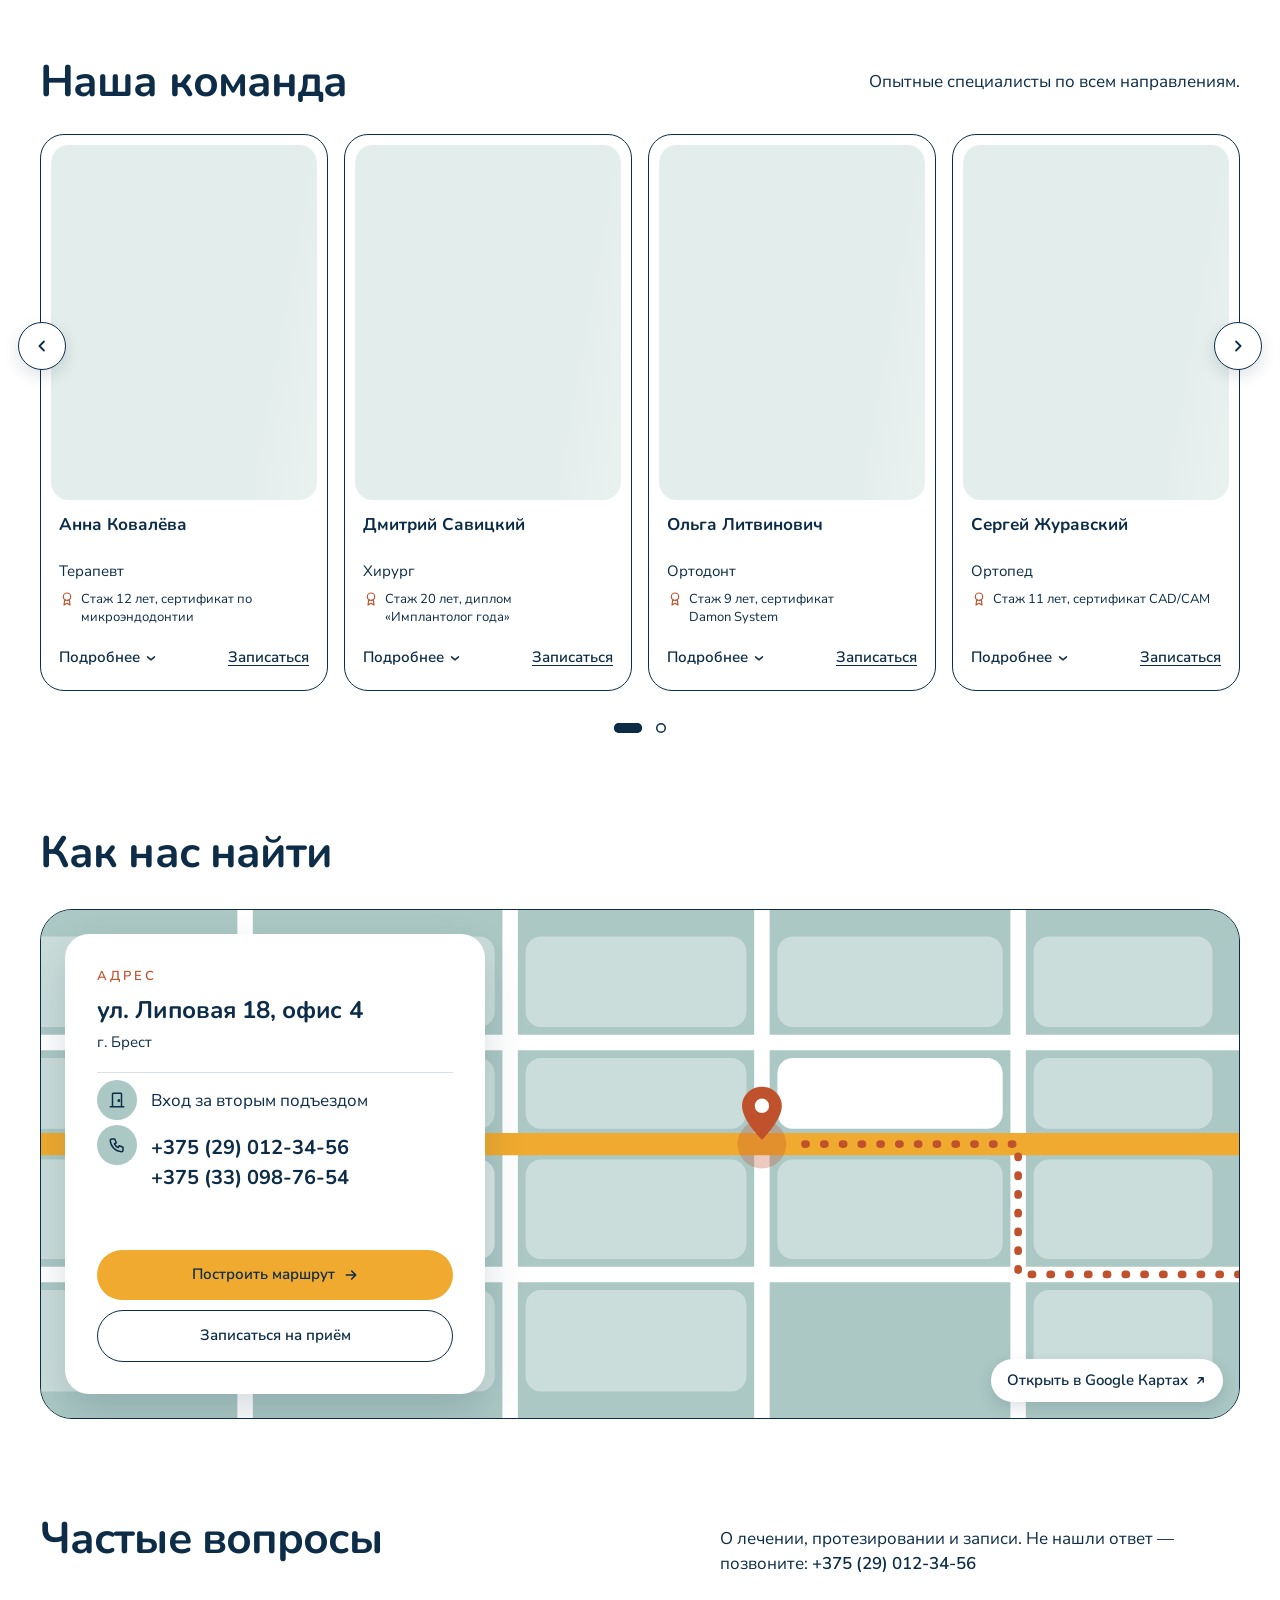
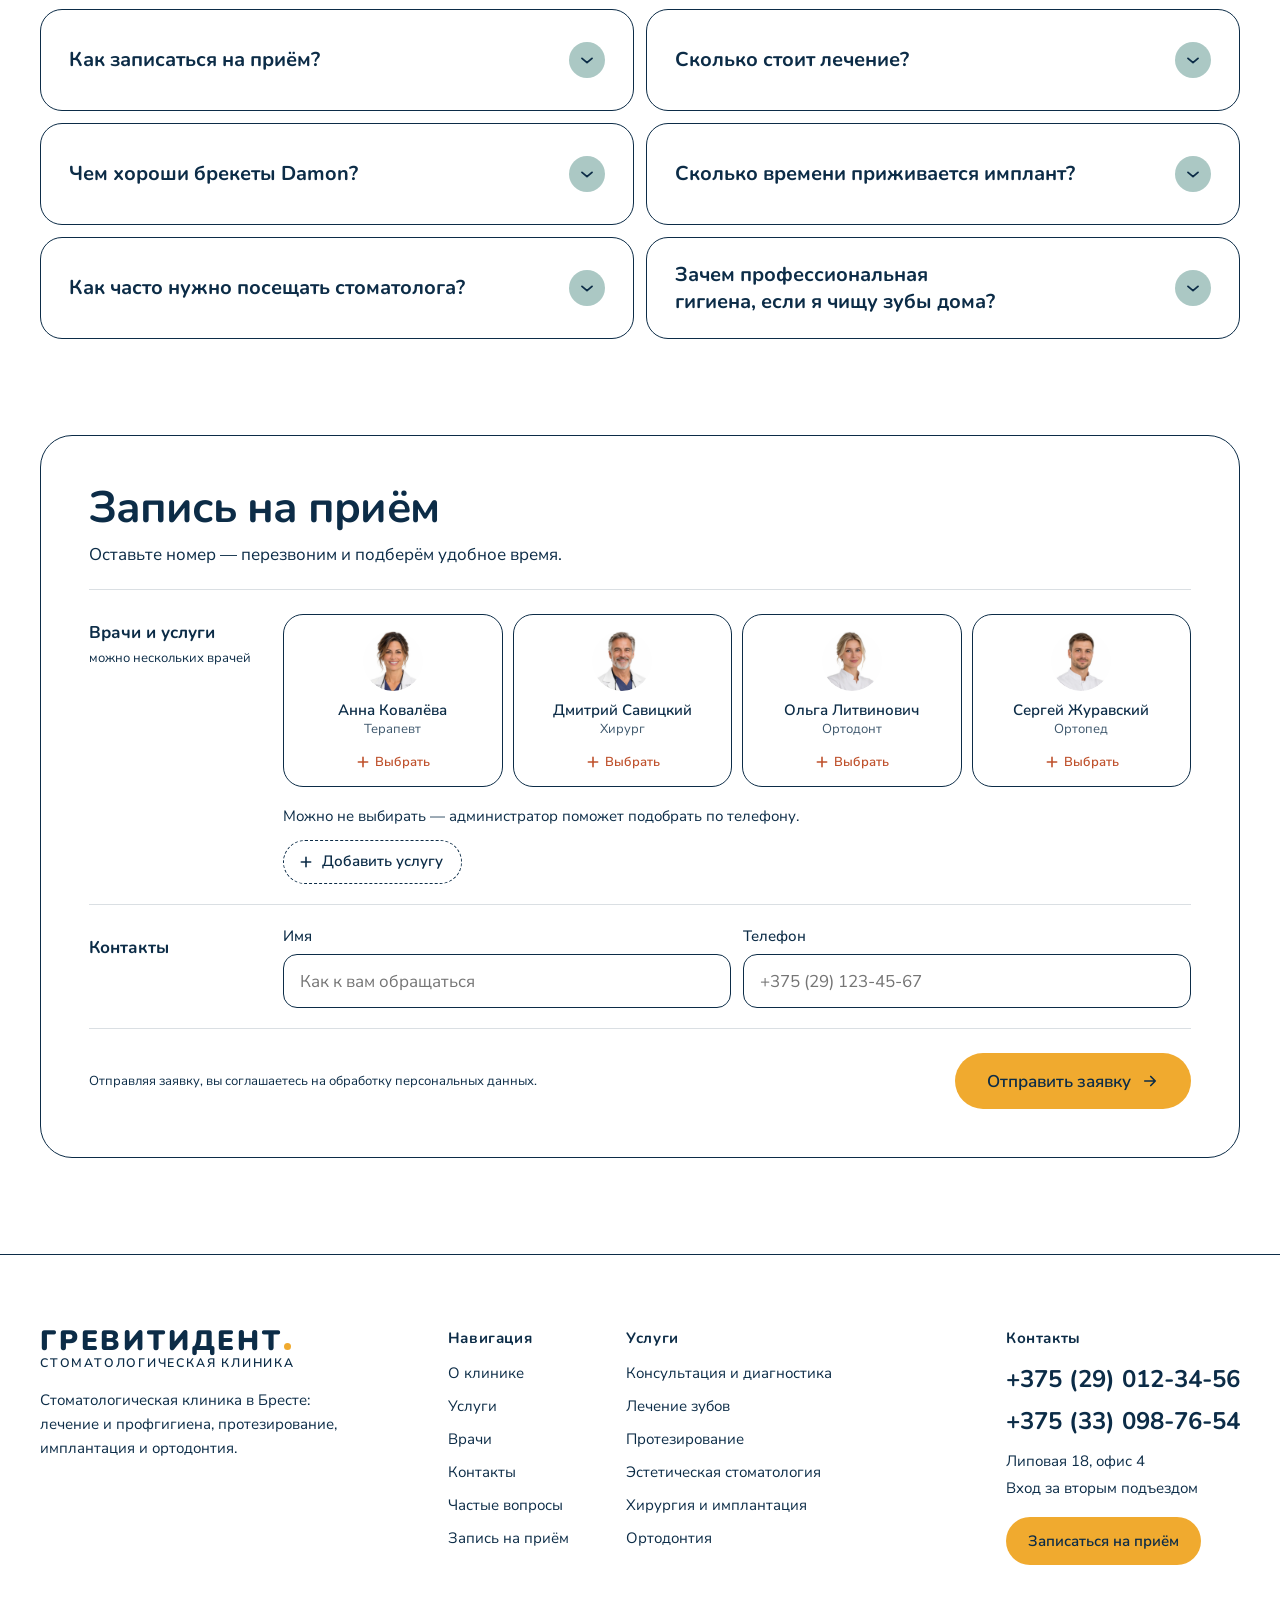
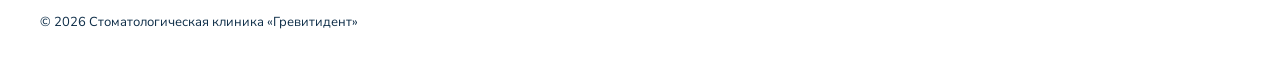
==== commit d362f2cd: "Services on phones: the cards' 76 px photos get 360 px copies instead of the 1600 px files a 3x scre" ====
--- a/index.html
+++ b/index.html
@@ -37,11 +37,11 @@
   // deferred scripts have run (or failed) by now: without main.js nothing would ever show the sections
   document.addEventListener('DOMContentLoaded', () => { if (!h.classList.contains('reveal-live')) h.classList.remove('reveal-on'); });
 }</script>
-<link rel="stylesheet" href="assets/css/style.css?v=20261128c">
-<script src="assets/js/header.js?v=20261128c" defer></script>
-<script src="assets/js/data.js?v=20261128c" defer></script>
-<script src="assets/js/form.js?v=20261128c" defer></script>
-<script src="assets/js/main.js?v=20261128c" defer></script>
+<link rel="stylesheet" href="assets/css/style.css?v=20261128b">
+<script src="assets/js/header.js?v=20261128b" defer></script>
+<script src="assets/js/data.js?v=20261128b" defer></script>
+<script src="assets/js/form.js?v=20261128b" defer></script>
+<script src="assets/js/main.js?v=20261128b" defer></script>
 </head>
 <body>
 <a class="skip" href="#main">Перейти к содержимому</a>
